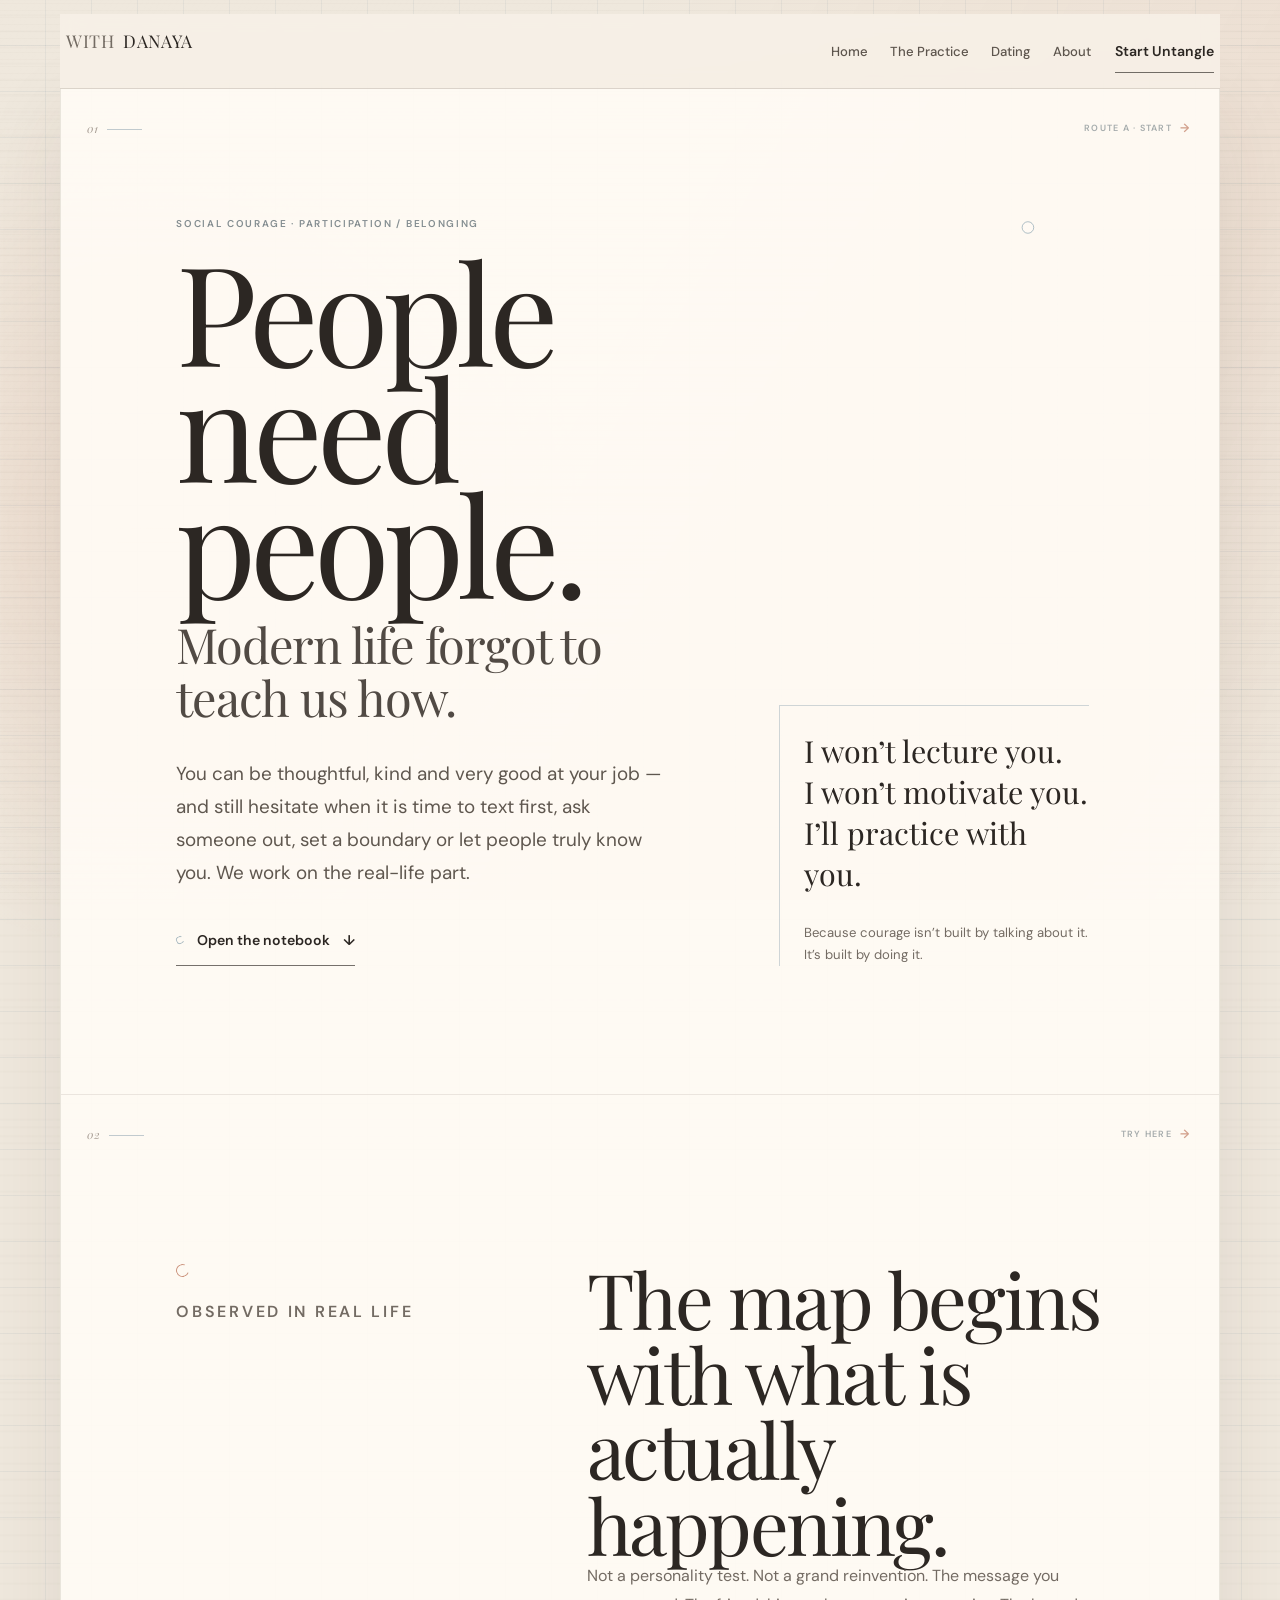
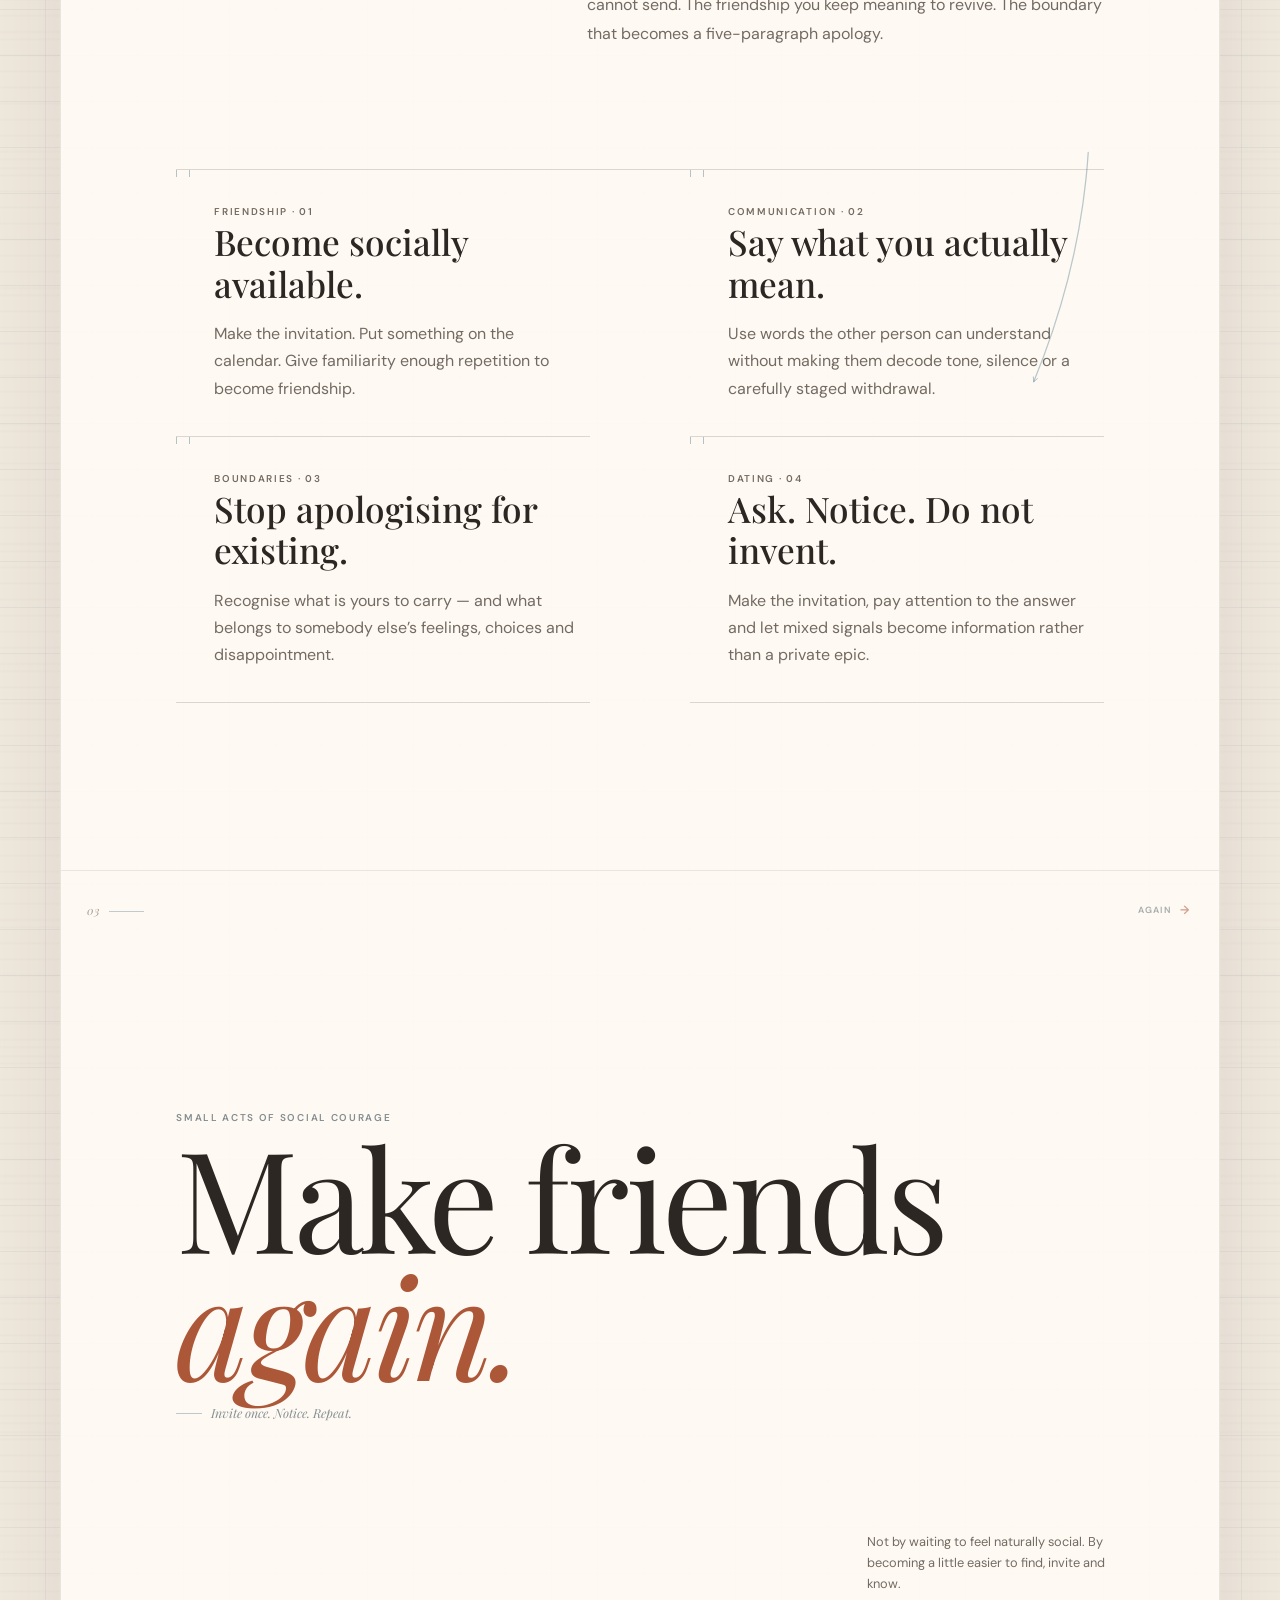
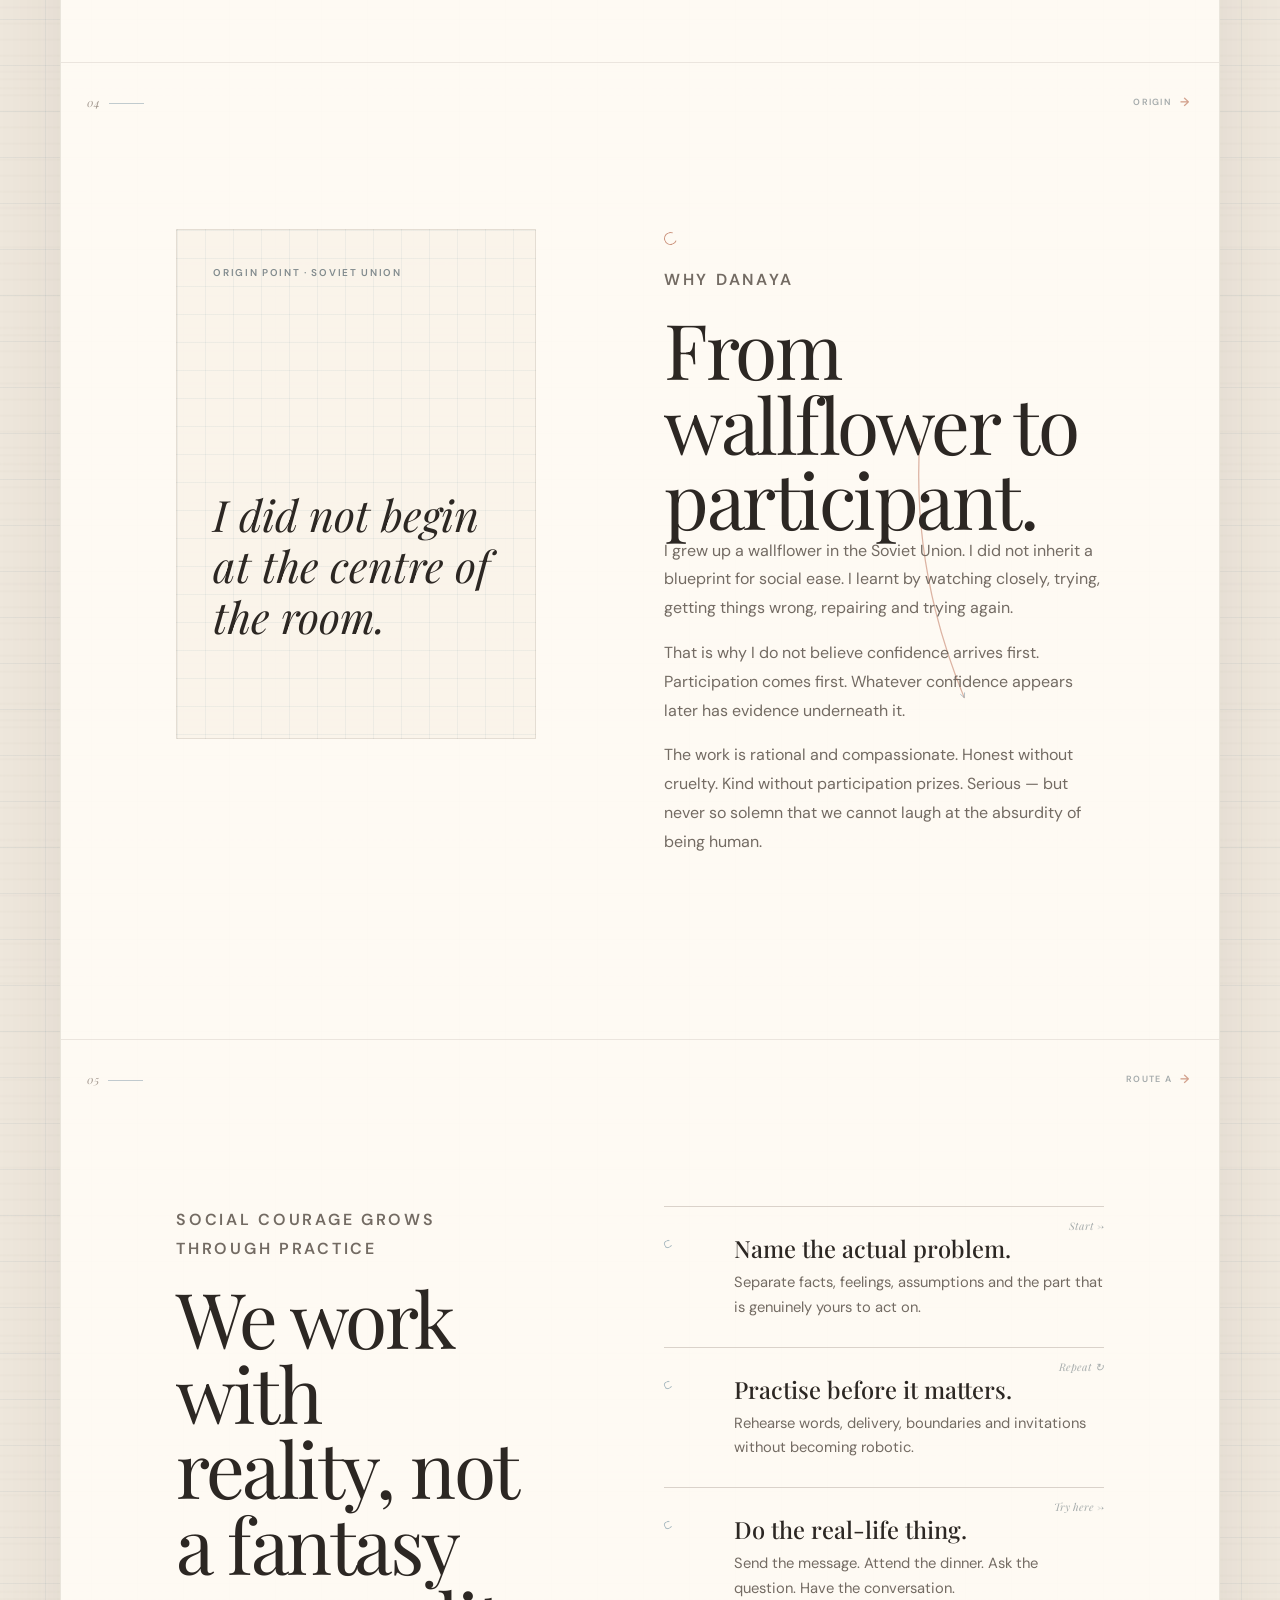
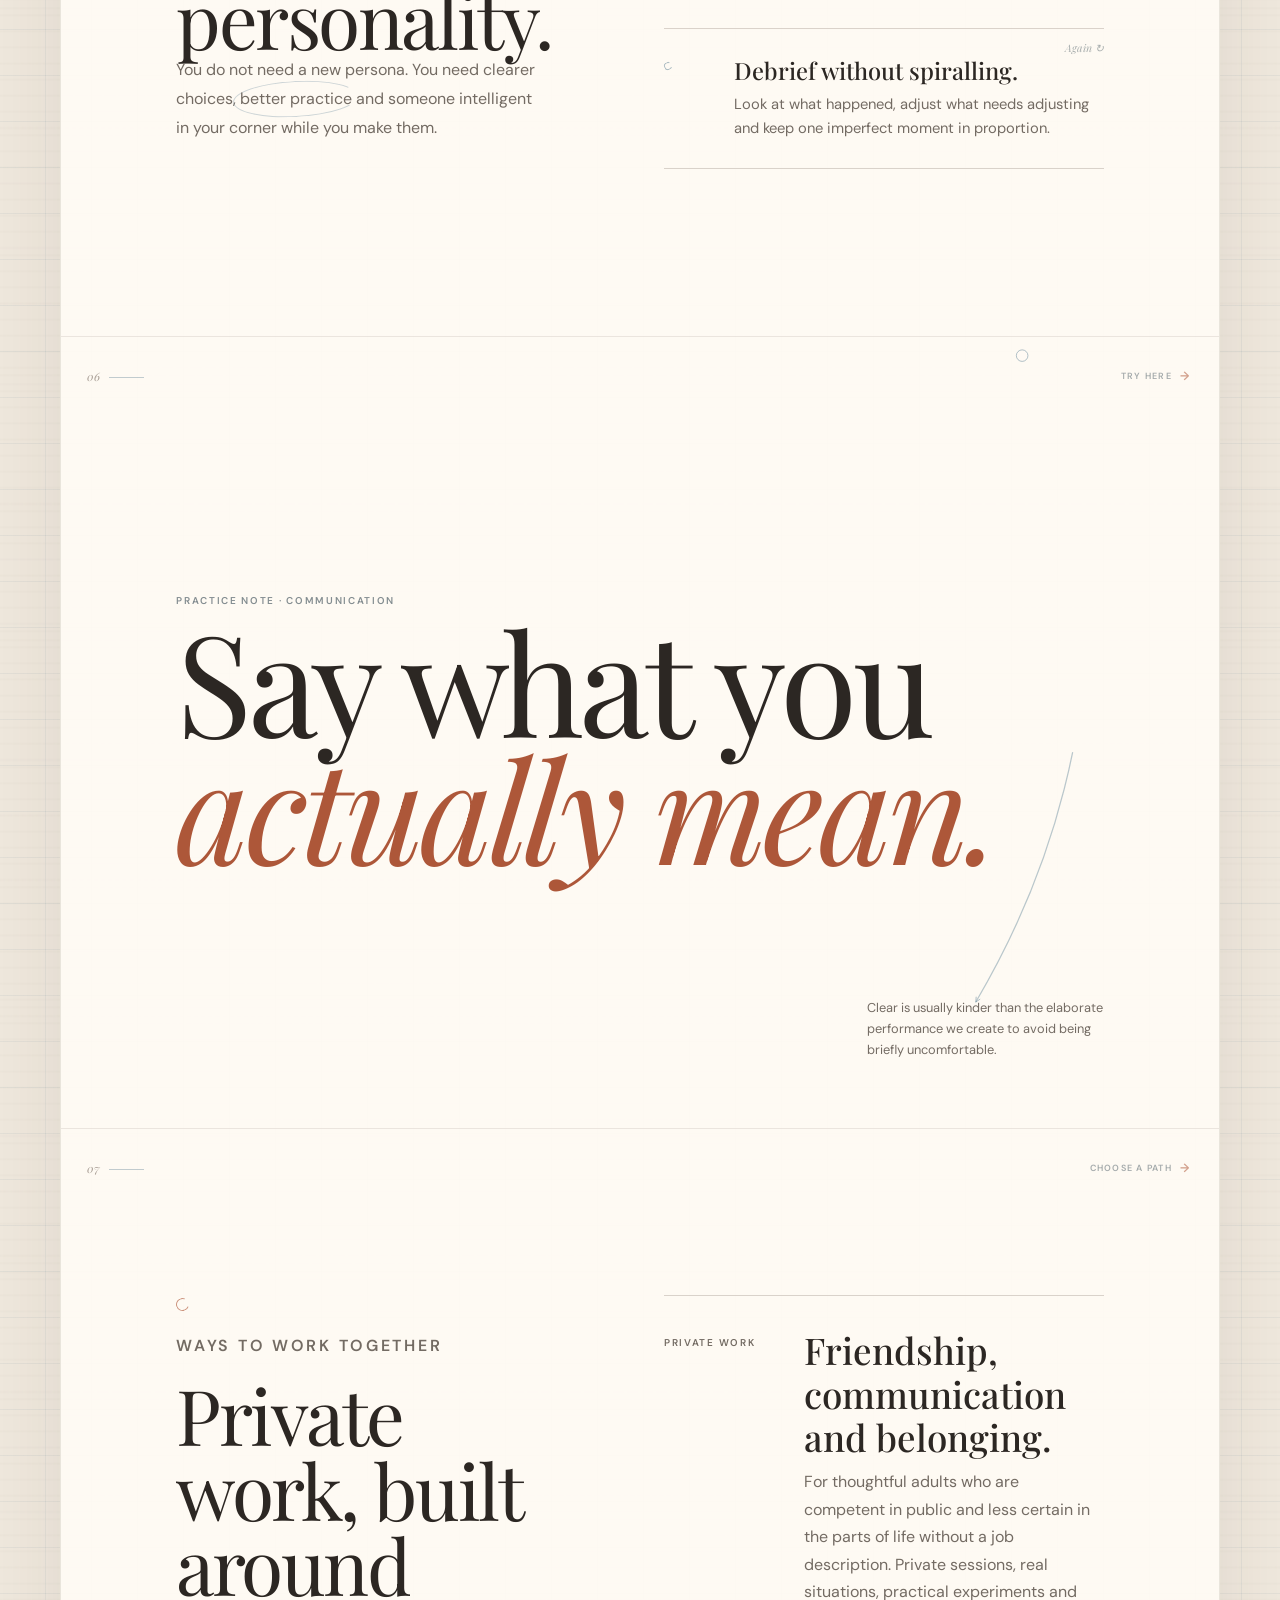
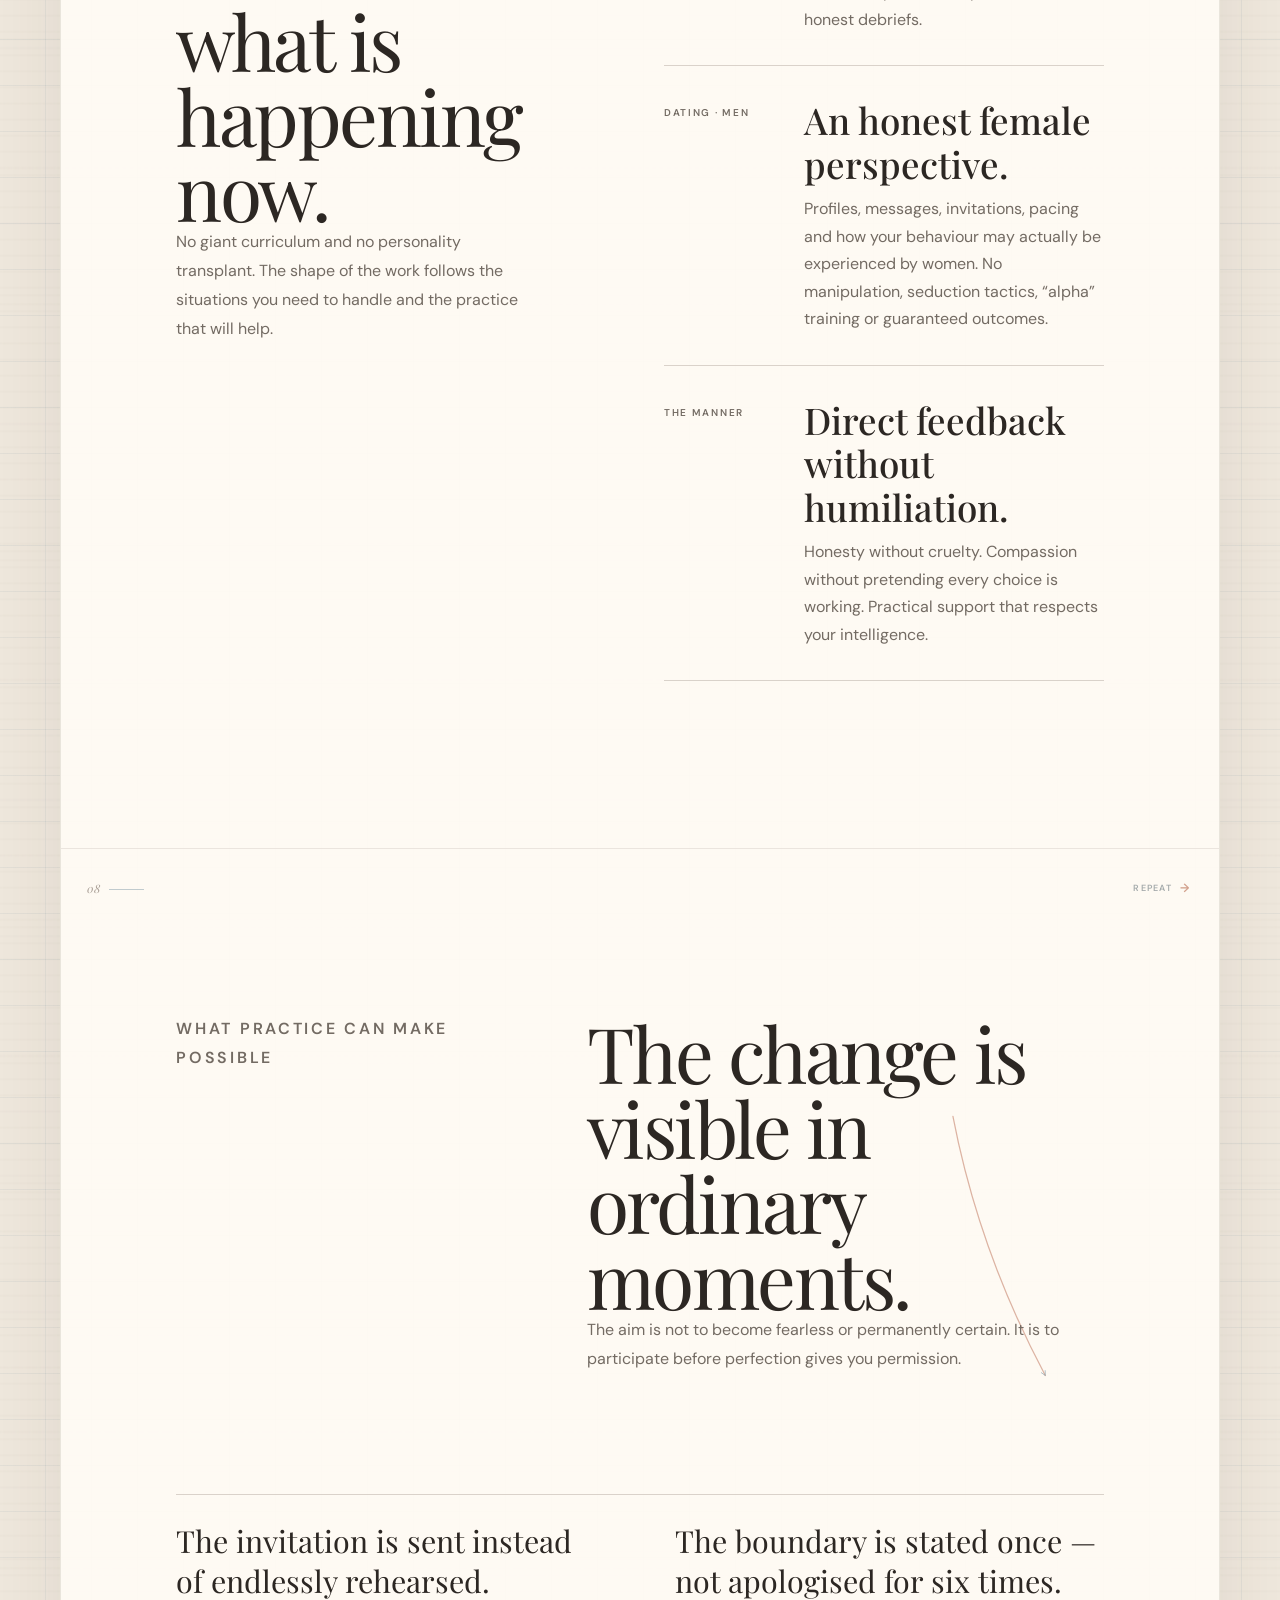
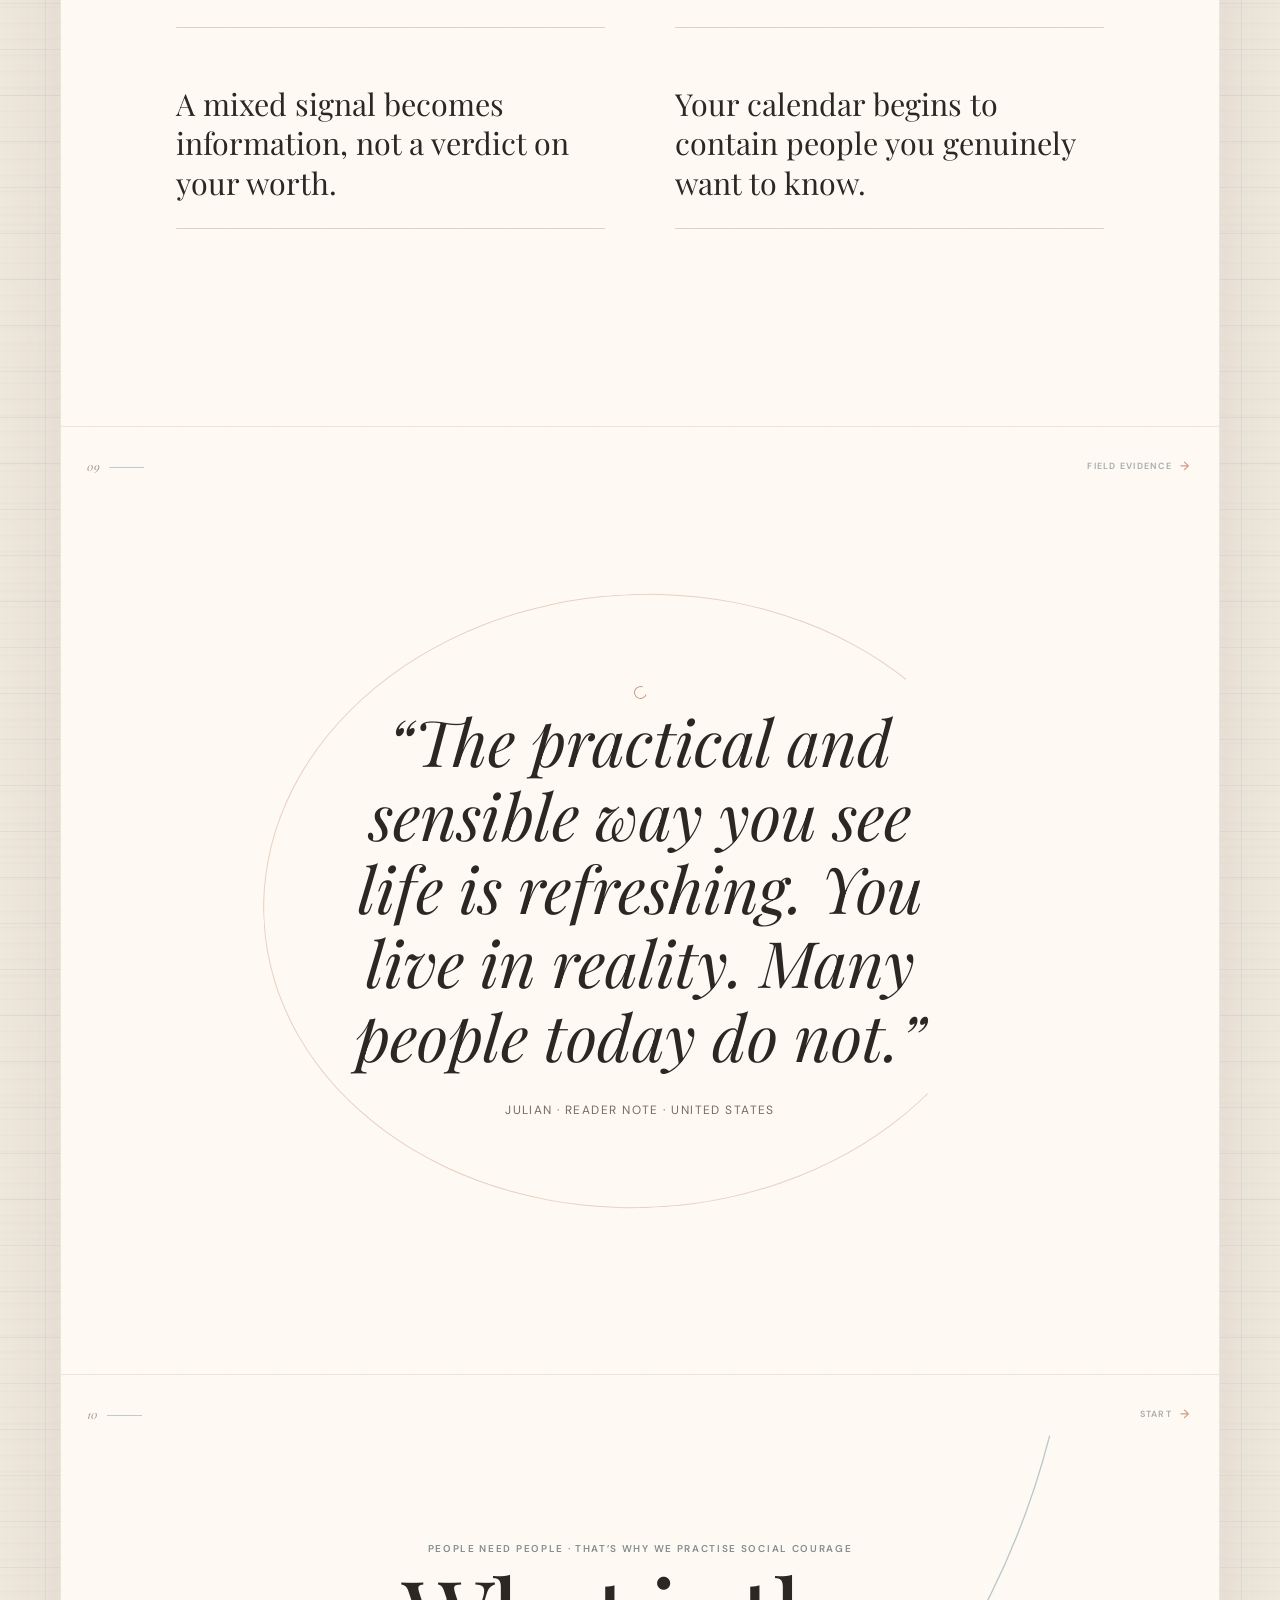
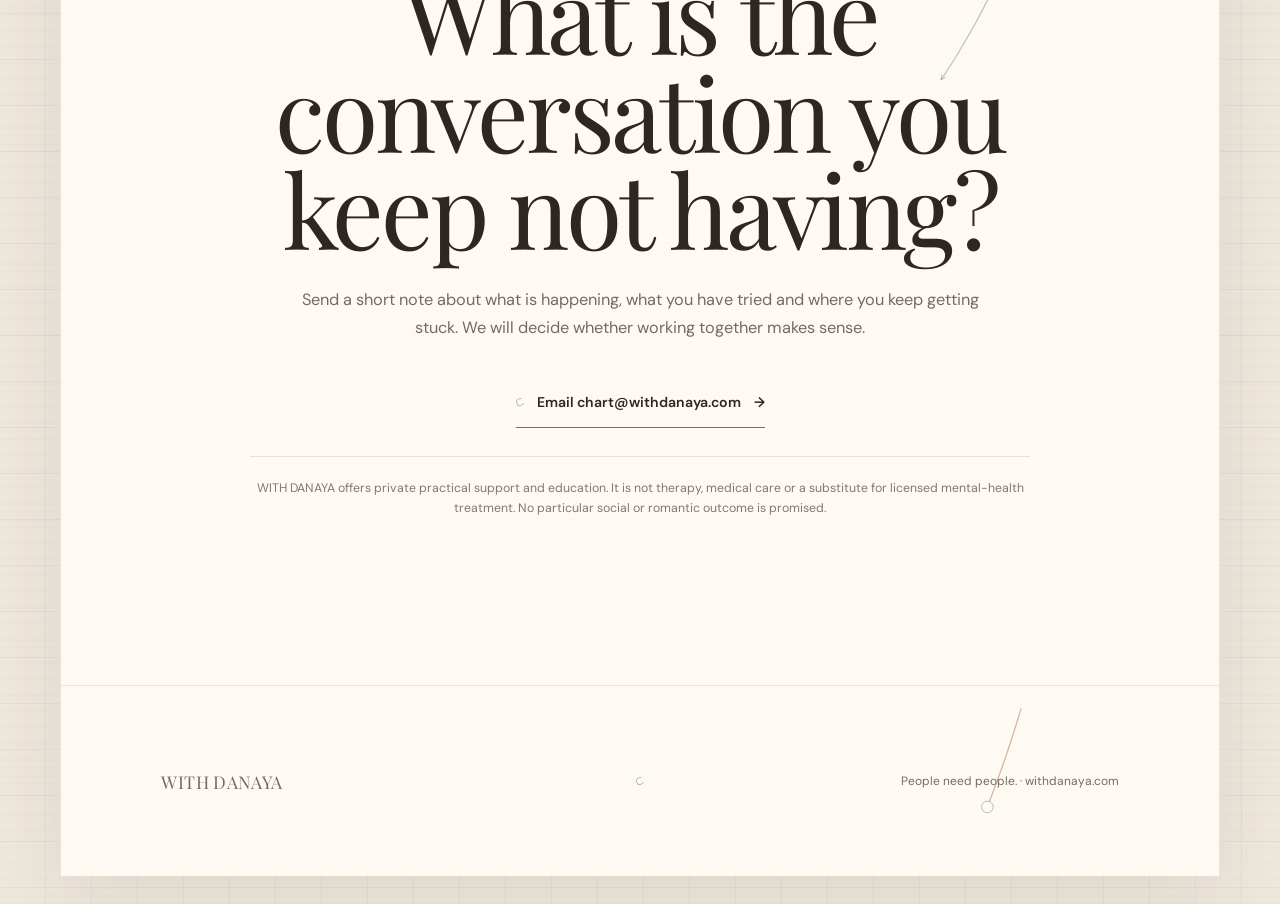
==== index.html @ 6189dc7c "Publish WITH DANAYA homepage at root" ====
<!DOCTYPE html>
<html lang="en-GB">
<head>
  <meta charset="UTF-8" />
  <meta name="viewport" content="width=device-width, initial-scale=1.0" />
  <meta name="description" content="WITH DANAYA is private, practical work for thoughtful adults who want more friendship, love, belonging and participation in real life." />
  <meta name="build" content="with-danaya-v07" />
  <title>WITH DANAYA — People need people</title>
  <script>document.documentElement.classList.add('js');</script>
  <link rel="preconnect" href="https://fonts.googleapis.com" />
  <link rel="preconnect" href="https://fonts.gstatic.com" crossorigin />
  <link href="https://fonts.googleapis.com/css2?family=DM+Sans:opsz,wght@9..40,300;9..40,400;9..40,500;9..40,600&amp;family=Playfair+Display:ital,wght@0,400;0,500;1,400;1,500&amp;display=swap" rel="stylesheet" />
  <link rel="icon" href="data:image/svg+xml,%3Csvg xmlns='http://www.w3.org/2000/svg' viewBox='0 0 64 64'%3E%3Crect width='64' height='64' rx='18' fill='%232c2723'/%3E%3Cpath d='M17 18l8 30 7-20 7 20 8-30' fill='none' stroke='%23df815b' stroke-width='6' stroke-linecap='round' stroke-linejoin='round'/%3E%3C/svg%3E" />
  <style>
    :root {
      --paper: #f5ecdf;
      --cream: #fffaf1;
      --cream-solid: #fffaf4;
      --ink: #2c2723;
      --muted: #736b63;
      --papaya: #df815b;
      --papaya-dark: #ad5739;
      --moss: #68745d;
      --blue: #7593a3;
      --blue-faint: rgba(117, 147, 163, 0.14);
      --border: rgba(69, 54, 42, 0.13);
      --shadow: 0 24px 70px rgba(70, 48, 31, 0.1), 0 3px 10px rgba(70, 48, 31, 0.04);
      --serif: "Playfair Display", Georgia, serif;
      --sans: "DM Sans", system-ui, sans-serif;
    }

    * { box-sizing: border-box; }

    html {
      scroll-behavior: smooth;
      overflow-x: hidden;
    }

    body {
      margin: 0;
      min-height: 100vh;
      max-width: 100vw;
      overflow-x: hidden;
      color: var(--ink);
      font-family: var(--sans);
      background:
        radial-gradient(circle at 9% 7%, rgba(223, 129, 91, 0.17), transparent 25rem),
        radial-gradient(circle at 93% 2%, rgba(104, 116, 93, 0.12), transparent 24rem),
        linear-gradient(var(--blue-faint) 1px, transparent 1px),
        linear-gradient(90deg, var(--blue-faint) 1px, transparent 1px),
        var(--paper);
      background-size: auto, auto, 42px 42px, 42px 42px, auto;
      background-position: center, center, -1px -1px, -1px -1px, center;
      background-attachment: fixed;
    }

    body::before {
      content: "";
      position: fixed;
      inset: 0;
      z-index: -1;
      pointer-events: none;
      background:
        linear-gradient(120deg, rgba(255, 255, 255, 0.42), transparent 35%, rgba(223, 129, 91, 0.07) 77%, transparent),
        repeating-linear-gradient(0deg, rgba(73, 56, 43, 0.022) 0 1px, transparent 1px 7px);
      mix-blend-mode: multiply;
    }

    a { color: inherit; }
    button, input, textarea { font: inherit; }

    a:focus-visible,
    button:focus-visible {
      outline: 3px solid rgba(117, 147, 163, 0.72);
      outline-offset: 4px;
    }

    .shell {
      width: min(1120px, calc(100% - 32px));
      margin: 0 auto;
    }

    .site-nav {
      position: sticky;
      top: 12px;
      z-index: 20;
      display: flex;
      align-items: center;
      justify-content: space-between;
      gap: 24px;
      width: min(1080px, calc(100% - 32px));
      margin: 14px auto 20px;
      padding: 12px 14px 12px 18px;
      border: 1px solid rgba(69, 54, 42, 0.11);
      border-radius: 999px;
      background: rgba(255, 250, 244, 0.88);
      box-shadow: 0 9px 30px rgba(61, 43, 29, 0.08);
      backdrop-filter: blur(16px);
    }

    .brand {
      display: inline-flex;
      align-items: baseline;
      gap: 8px;
      text-decoration: none;
      white-space: nowrap;
    }

    .brand-with {
      font-family: var(--serif);
      color: var(--muted);
      font-size: 1.1rem;
      font-weight: 400;
      font-style: normal;
      letter-spacing: 0.04em;
    }

    .brand-name {
      font-family: var(--serif);
      font-size: 1.1rem;
      font-weight: 400;
      font-style: normal;
      letter-spacing: 0.04em;
    }

    .nav-links {
      display: flex;
      align-items: center;
      gap: 22px;
      margin-left: auto;
    }

    .nav-links a {
      color: #5d554d;
      font-size: 0.82rem;
      font-weight: 500;
      text-decoration: none;
    }

    .nav-links a:hover { color: var(--papaya-dark); }

    .nav-cta,
    .button-primary,
    .button-secondary {
      display: inline-flex;
      align-items: center;
      justify-content: center;
      gap: 9px;
      min-height: 46px;
      border-radius: 999px;
      font-size: 0.88rem;
      font-weight: 600;
      text-decoration: none;
      transition: transform 180ms ease, box-shadow 180ms ease, background 180ms ease;
    }

    .nav-cta {
      min-height: 38px;
      padding: 0 17px;
      color: var(--cream);
      background: var(--ink);
    }

    .button-primary {
      padding: 0 22px;
      color: var(--cream);
      background: var(--ink);
      box-shadow: 0 14px 30px rgba(47, 41, 36, 0.18);
    }

    .button-primary:hover,
    .nav-cta:hover {
      transform: translateY(-1px);
      background: #181512;
    }

    .button-secondary {
      padding: 0 22px;
      border: 1px solid rgba(47, 41, 36, 0.17);
      background: rgba(255, 250, 244, 0.72);
    }

    .button-secondary:hover {
      transform: translateY(-1px);
      border-color: rgba(173, 87, 57, 0.38);
      background: var(--cream-solid);
    }

    .card {
      position: relative;
      border: 1px solid var(--border);
      border-radius: 26px;
      background: rgba(255, 250, 244, 0.93);
      box-shadow: var(--shadow);
      backdrop-filter: blur(10px);
    }

    .blueprint::before,
    .blueprint::after {
      content: "";
      position: absolute;
      width: 44px;
      height: 44px;
      opacity: 0.56;
      pointer-events: none;
    }

    .blueprint::before {
      top: 18px;
      left: 18px;
      border-top: 1px solid rgba(117, 147, 163, 0.35);
      border-left: 1px solid rgba(117, 147, 163, 0.35);
    }

    .blueprint::after {
      right: 18px;
      bottom: 18px;
      border-right: 1px solid rgba(117, 147, 163, 0.35);
      border-bottom: 1px solid rgba(117, 147, 163, 0.35);
    }

    .hero {
      overflow: hidden;
      padding: clamp(54px, 8vw, 94px) clamp(24px, 6vw, 76px) 38px;
    }

    .hero-grid {
      display: grid;
      grid-template-columns: minmax(0, 1.25fr) minmax(220px, 0.75fr);
      gap: clamp(36px, 7vw, 90px);
      align-items: end;
    }

    .eyebrow {
      margin: 0 0 18px;
      color: var(--papaya-dark);
      font-size: 0.69rem;
      font-weight: 600;
      letter-spacing: 0.15em;
      text-transform: uppercase;
    }

    h1, h2, h3, p { margin-top: 0; }

    h1 {
      max-width: 730px;
      margin-bottom: 25px;
      font-family: var(--serif);
      font-size: clamp(3.55rem, 8.7vw, 7.8rem);
      font-weight: 400;
      line-height: 0.89;
      letter-spacing: -0.045em;
    }

    h1 em {
      display: block;
      color: var(--papaya-dark);
      font-weight: 400;
    }

    .hero-lead {
      max-width: 670px;
      margin-bottom: 0;
      color: #5f574f;
      font-size: clamp(1.05rem, 1.8vw, 1.24rem);
      line-height: 1.65;
    }

    .hero-actions {
      display: flex;
      flex-wrap: wrap;
      gap: 11px;
      margin-top: 30px;
    }

    .with-note {
      align-self: stretch;
      display: flex;
      flex-direction: column;
      justify-content: space-between;
      min-height: 285px;
      padding: 23px;
      border: 1px solid rgba(69, 54, 42, 0.11);
      border-radius: 19px;
      background: rgba(255, 255, 255, 0.61);
    }

    .with-mark {
      display: inline-flex;
      align-items: center;
      gap: 11px;
      color: var(--blue);
      font-size: 0.7rem;
      font-weight: 600;
      letter-spacing: 0.16em;
      text-transform: uppercase;
    }

    .with-mark::before {
      content: "";
      width: 30px;
      height: 1px;
      background: currentColor;
    }

    .with-note blockquote {
      margin: 35px 0 18px;
      font-family: var(--serif);
      font-size: clamp(1.45rem, 3vw, 2rem);
      font-style: italic;
      line-height: 1.2;
    }

    .with-note p {
      margin: 0;
      color: var(--muted);
      font-size: 0.88rem;
      line-height: 1.6;
    }

    .action-strip {
      display: flex;
      gap: 9px;
      overflow: hidden;
      margin: 16px -10px 0;
      padding: 10px;
      mask-image: linear-gradient(90deg, transparent, black 5%, black 95%, transparent);
    }

    .action-strip span {
      flex: 0 0 auto;
      padding: 9px 13px;
      border: 1px solid var(--border);
      border-radius: 999px;
      color: #5e554d;
      background: rgba(255, 250, 244, 0.68);
      font-family: var(--serif);
      font-size: 0.98rem;
      font-style: italic;
    }

    .section {
      margin-top: 18px;
      padding: clamp(42px, 7vw, 74px) clamp(24px, 5vw, 60px);
    }

    .section-heading {
      max-width: 760px;
      margin-bottom: 36px;
    }

    h2 {
      margin-bottom: 17px;
      font-family: var(--serif);
      font-size: clamp(2.35rem, 5.3vw, 4.5rem);
      font-weight: 400;
      line-height: 1.02;
      letter-spacing: -0.032em;
    }

    h3 {
      margin-bottom: 10px;
      font-family: var(--serif);
      font-size: 1.48rem;
      font-weight: 500;
      line-height: 1.18;
    }

    .section-copy {
      max-width: 680px;
      margin-bottom: 0;
      color: var(--muted);
      font-size: 1.02rem;
      line-height: 1.72;
    }

    .manifesto {
      display: grid;
      grid-template-columns: minmax(0, 0.85fr) minmax(0, 1.15fr);
      gap: clamp(34px, 7vw, 88px);
      align-items: center;
    }

    .manifesto-statement {
      padding: clamp(28px, 4vw, 46px);
      border-radius: 20px;
      color: var(--cream);
      background: var(--ink);
    }

    .manifesto-statement .eyebrow { color: #ef9e7e; }

    .manifesto-statement h2 {
      margin-bottom: 0;
      font-family: var(--serif);
      font-size: clamp(2rem, 4.5vw, 3.8rem);
      font-weight: 400;
      line-height: 1.04;
      letter-spacing: -0.025em;
    }

    .manifesto-copy p {
      color: var(--muted);
      font-size: 1.02rem;
      line-height: 1.75;
    }

    .manifesto-copy p:last-child { margin-bottom: 0; }

    .three-grid {
      display: grid;
      grid-template-columns: repeat(3, minmax(0, 1fr));
      gap: 14px;
    }

    .mini-card {
      min-height: 100%;
      padding: 24px;
      border: 1px solid var(--border);
      border-radius: 19px;
      background: rgba(255, 255, 255, 0.58);
    }

    .mini-card .number {
      display: inline-flex;
      align-items: center;
      justify-content: center;
      width: 34px;
      height: 34px;
      margin-bottom: 26px;
      border: 1px solid rgba(173, 87, 57, 0.22);
      border-radius: 50%;
      color: var(--papaya-dark);
      background: rgba(223, 129, 91, 0.11);
      font-size: 0.72rem;
      font-weight: 600;
    }

    .mini-card p,
    .mini-card li {
      color: var(--muted);
      font-size: 0.91rem;
      line-height: 1.65;
    }

    .mini-card p:last-child { margin-bottom: 0; }

    .work-list {
      display: grid;
      grid-template-columns: repeat(2, minmax(0, 1fr));
      gap: 0 28px;
      margin-top: 8px;
      border-top: 1px solid var(--border);
    }

    .work-item {
      display: grid;
      grid-template-columns: 30px 1fr;
      gap: 14px;
      padding: 20px 0;
      border-bottom: 1px solid var(--border);
    }

    .work-item span {
      color: var(--papaya-dark);
      font-family: var(--serif);
      font-size: 1.12rem;
      font-style: italic;
    }

    .work-item p {
      margin: 0;
      color: #5e554d;
      line-height: 1.55;
    }

    .practice {
      display: grid;
      grid-template-columns: minmax(0, 0.95fr) minmax(0, 1.05fr);
      gap: clamp(34px, 7vw, 82px);
    }

    .steps {
      display: grid;
      gap: 12px;
    }

    .step {
      display: grid;
      grid-template-columns: 42px 1fr;
      gap: 16px;
      align-items: start;
      padding: 18px;
      border: 1px solid var(--border);
      border-radius: 17px;
      background: rgba(255, 255, 255, 0.57);
    }

    .step-num {
      display: inline-flex;
      align-items: center;
      justify-content: center;
      width: 42px;
      height: 42px;
      border-radius: 50%;
      color: var(--cream);
      background: var(--moss);
      font-size: 0.74rem;
      font-weight: 600;
    }

    .step h3 {
      margin: 1px 0 5px;
      font-size: 1.2rem;
    }

    .step p {
      margin: 0;
      color: var(--muted);
      font-size: 0.89rem;
      line-height: 1.55;
    }

    .offers {
      display: grid;
      grid-template-columns: repeat(2, minmax(0, 1fr));
      gap: 16px;
    }

    .offer {
      display: flex;
      flex-direction: column;
      min-height: 100%;
      padding: clamp(27px, 4vw, 38px);
      border: 1px solid var(--border);
      border-radius: 21px;
      background: rgba(255, 255, 255, 0.61);
    }

    .offer.featured {
      color: var(--cream);
      background: var(--ink);
      box-shadow: 0 22px 54px rgba(43, 35, 29, 0.17);
    }

    .offer .eyebrow { margin-bottom: 27px; }
    .offer.featured .eyebrow { color: #ee9c7b; }

    .offer h3 {
      font-size: clamp(1.8rem, 3.4vw, 2.7rem);
    }

    .offer > p {
      color: var(--muted);
      line-height: 1.7;
    }

    .offer.featured > p,
    .offer.featured li { color: #d9d0c8; }

    .offer ul {
      margin: 22px 0 28px;
      padding: 0;
      list-style: none;
    }

    .offer li {
      position: relative;
      margin: 11px 0;
      padding-left: 21px;
      color: var(--muted);
      font-size: 0.91rem;
      line-height: 1.55;
    }

    .offer li::before {
      content: "→";
      position: absolute;
      left: 0;
      color: var(--papaya);
    }

    .offer .text-link {
      width: fit-content;
      margin-top: auto;
      padding-bottom: 3px;
      border-bottom: 1px solid currentColor;
      font-size: 0.9rem;
      font-weight: 600;
      text-decoration: none;
    }

    .about {
      display: grid;
      grid-template-columns: minmax(0, 0.85fr) minmax(0, 1.15fr);
      gap: clamp(34px, 7vw, 88px);
      align-items: start;
    }

    .aside-quote {
      padding: clamp(28px, 4vw, 42px);
      border: 1px solid rgba(223, 129, 91, 0.2);
      border-radius: 20px;
      background: rgba(223, 129, 91, 0.1);
    }

    .aside-quote p:first-child {
      margin-bottom: 20px;
      font-family: var(--serif);
      font-size: clamp(1.75rem, 4vw, 3rem);
      font-style: italic;
      line-height: 1.1;
    }

    .aside-quote p:last-child {
      margin: 0;
      color: var(--muted);
      line-height: 1.65;
    }

    .fit-grid {
      display: grid;
      grid-template-columns: repeat(2, minmax(0, 1fr));
      gap: 14px;
    }

    .fit-card {
      padding: 24px;
      border: 1px solid var(--border);
      border-radius: 18px;
      background: rgba(255, 255, 255, 0.57);
    }

    .fit-card h3 { font-size: 1.3rem; }

    .fit-card ul {
      margin: 18px 0 0;
      padding: 0;
      list-style: none;
    }

    .fit-card li {
      position: relative;
      margin: 12px 0;
      padding-left: 21px;
      color: var(--muted);
      font-size: 0.9rem;
      line-height: 1.55;
    }

    .fit-card li::before {
      content: "•";
      position: absolute;
      left: 3px;
      color: var(--papaya-dark);
    }

    .contact {
      overflow: hidden;
      text-align: center;
    }

    .contact h2 {
      max-width: 800px;
      margin-right: auto;
      margin-left: auto;
    }

    .contact .section-copy {
      margin-right: auto;
      margin-left: auto;
    }

    .contact-actions {
      display: flex;
      flex-wrap: wrap;
      justify-content: center;
      gap: 11px;
      margin-top: 29px;
    }

    .fine-print {
      max-width: 780px;
      margin: 28px auto 0;
      padding-top: 22px;
      border-top: 1px solid var(--border);
      color: #81776e;
      font-size: 0.77rem;
      line-height: 1.6;
    }

    footer {
      display: flex;
      align-items: center;
      justify-content: space-between;
      gap: 20px;
      padding: 27px 4px 36px;
      color: #746b63;
      font-size: 0.78rem;
    }

    footer p { margin: 0; }

    .reveal {
      opacity: 0;
      transform: translateY(16px);
      transition: opacity 650ms ease, transform 650ms ease;
    }

    .reveal.in-view {
      opacity: 1;
      transform: none;
    }

    @media (max-width: 860px) {
      .nav-links { display: none; }
      .hero-grid,
      .manifesto,
      .practice,
      .about { grid-template-columns: 1fr; }
      .hero-grid { align-items: start; }
      .with-note { min-height: 0; }
      .three-grid { grid-template-columns: 1fr; }
      .work-list { grid-template-columns: 1fr; }
      .offers { grid-template-columns: 1fr; }
    }

    @media (max-width: 600px) {
      .shell { width: min(100% - 20px, 1120px); }
      .site-nav {
        top: 8px;
        width: calc(100% - 20px);
        margin-top: 8px;
        padding-left: 14px;
      }
      .brand { gap: 6px; }
      .brand-with { font-size: 0.95rem; }
      .brand-name { font-size: 0.95rem; }
      .nav-cta {
        min-height: 36px;
        padding: 0 13px;
        font-size: 0.76rem;
      }
      .hero { padding: 48px 20px 26px; }
      h1 {
        font-size: clamp(3.25rem, 18vw, 5rem);
        overflow-wrap: anywhere;
      }
      .hero-actions,
      .contact-actions { flex-direction: column; }
      .button-primary,
      .button-secondary { width: 100%; }
      .section { padding: 39px 20px; }
      .fit-grid { grid-template-columns: 1fr; }
      footer {
        align-items: flex-start;
        flex-direction: column;
        padding-right: 5px;
        padding-left: 5px;
      }
    }

    @media (prefers-reduced-motion: reduce) {
      html { scroll-behavior: auto; }
      .reveal { opacity: 1; transform: none; transition: none; }
      .button-primary, .button-secondary, .nav-cta { transition: none; }
    }

    @media print {
      body { background-attachment: scroll; }
      .site-nav { position: relative; top: auto; }
      .reveal { opacity: 1 !important; transform: none !important; }
      .card, .offer, .fit-card, .step { break-inside: avoid; }
    }

    /* v02 — field notebook / route-map language */
    body {
      background-attachment: scroll;
      background-color: #efe8dd;
      background-image:
        radial-gradient(circle at 12% 5%, rgba(223, 129, 91, 0.11), transparent 27rem),
        linear-gradient(rgba(117, 147, 163, 0.10) 1px, transparent 1px),
        linear-gradient(90deg, rgba(117, 147, 163, 0.10) 1px, transparent 1px),
        repeating-linear-gradient(0deg, rgba(73, 56, 43, 0.018) 0 1px, transparent 1px 8px);
      background-size: auto, 46px 46px, 46px 46px, auto;
      background-position: center, -1px -1px, -1px -1px, center;
    }

    .site-nav {
      width: min(1160px, calc(100% - 28px));
      margin-bottom: 0;
      padding: 15px 6px;
      border: 0;
      border-bottom: 1px solid rgba(69, 54, 42, 0.14);
      border-radius: 0;
      background: rgba(247, 241, 232, 0.88);
      box-shadow: none;
      backdrop-filter: blur(8px);
    }

    .nav-cta {
      min-height: 44px;
      padding: 5px 0 4px;
      border-bottom: 1px solid rgba(44, 39, 35, 0.65);
      border-radius: 0;
      color: var(--ink);
      background: transparent;
    }

    .nav-cta:hover {
      color: var(--papaya-dark);
      background: transparent;
      transform: none;
    }

    .nav-links a {
      position: relative;
      display: inline-flex;
      align-items: center;
      min-height: 44px;
      padding-left: 0;
      transition: padding 180ms ease, color 180ms ease;
    }

    .nav-links a::before {
      content: "";
      position: absolute;
      top: 50%;
      left: 0;
      width: 9px;
      height: 9px;
      border: 1px solid var(--papaya-dark);
      border-right-color: transparent;
      border-radius: 50%;
      opacity: 0;
      transform: translateY(-50%) rotate(-24deg);
      transition: opacity 180ms ease;
    }

    .nav-links a:hover { padding-left: 15px; }
    .nav-links a:hover::before { opacity: 0.72; }

    .field-book {
      position: relative;
      width: min(1160px, calc(100% - 28px));
      margin: 0 auto 28px;
      overflow: hidden;
      border-right: 1px solid rgba(69, 54, 42, 0.11);
      border-left: 1px solid rgba(69, 54, 42, 0.11);
      background:
        linear-gradient(90deg, transparent 74px, rgba(223, 129, 91, 0.14) 74px 75px, transparent 75px),
        rgba(255, 251, 245, 0.93);
      box-shadow: 0 25px 80px rgba(65, 46, 31, 0.09);
    }

    .field-book > *:not(.route-layer) {
      position: relative;
      z-index: 2;
    }

    .route-layer {
      position: absolute;
      inset: 0;
      z-index: 1;
      width: 100%;
      height: 100%;
      pointer-events: none;
    }

    .route-path {
      fill: none;
      stroke: rgba(117, 147, 163, 0.5);
      stroke-width: 1.25;
      stroke-linecap: round;
      stroke-linejoin: round;
      vector-effect: non-scaling-stroke;
      marker-end: url(#route-arrow);
    }

    .route-path.warm { stroke: rgba(173, 87, 57, 0.43); }

    .route-dot {
      fill: var(--cream-solid);
      stroke: rgba(117, 147, 163, 0.56);
      stroke-width: 1;
      vector-effect: non-scaling-stroke;
    }

    .folio {
      position: relative;
      scroll-margin-top: 96px;
      min-height: 70vh;
      padding: clamp(92px, 13vw, 178px) clamp(30px, 9vw, 118px);
      border-bottom: 1px solid rgba(69, 54, 42, 0.1);
    }

    .folio-number {
      position: absolute;
      top: 32px;
      left: 26px;
      color: rgba(69, 54, 42, 0.48);
      font-family: var(--serif);
      font-size: 0.72rem;
      font-style: italic;
    }

    .folio-number::after {
      content: "";
      display: inline-block;
      width: 35px;
      height: 1px;
      margin: 0 0 3px 9px;
      background: rgba(117, 147, 163, 0.45);
    }

    .coordinate {
      color: rgba(72, 89, 97, 0.68);
      font-size: 0.62rem;
      font-weight: 600;
      letter-spacing: 0.17em;
      text-transform: uppercase;
    }

    .c-mark {
      display: inline-block;
      width: 13px;
      height: 13px;
      border: 1px solid rgba(173, 87, 57, 0.62);
      border-right-color: transparent;
      border-radius: 50%;
      transform: rotate(-24deg);
    }

    .c-mark.small {
      width: 8px;
      height: 8px;
      border-color: rgba(117, 147, 163, 0.58);
      border-right-color: transparent;
    }

    .hero-journal {
      display: grid;
      grid-template-columns: minmax(0, 1.2fr) minmax(240px, 0.8fr);
      gap: clamp(50px, 9vw, 120px);
      align-items: center;
      min-height: calc(100vh - 75px);
      padding-top: clamp(80px, 10vw, 130px);
      padding-bottom: clamp(80px, 10vw, 130px);
    }

    .hero-journal h1 {
      max-width: 760px;
      margin: 22px 0 18px;
      font-size: clamp(4.8rem, 10.8vw, 9.5rem);
      line-height: 0.84;
    }

    .hero-thesis {
      max-width: 650px;
      margin: 0 0 34px;
      color: #514a44;
      font-family: var(--serif);
      font-size: clamp(1.75rem, 3.8vw, 3.35rem);
      font-weight: 400;
      line-height: 1.08;
      letter-spacing: -0.025em;
    }

    .route-note {
      display: inline-flex;
      align-items: center;
      gap: 9px;
      margin: 18px 0 0;
      color: rgba(91, 105, 111, 0.74);
      font-family: var(--serif);
      font-size: 0.78rem;
      font-style: italic;
      line-height: 1.35;
    }

    .route-note::before {
      content: "";
      width: 26px;
      height: 1px;
      background: rgba(117, 147, 163, 0.48);
    }

    .folio-route-mark {
      position: absolute;
      top: 31px;
      right: 30px;
      display: inline-flex;
      align-items: center;
      gap: 8px;
      color: rgba(72, 89, 97, 0.49);
      font-size: 0.56rem;
      font-weight: 600;
      letter-spacing: 0.14em;
      text-transform: uppercase;
    }

    .folio-route-mark::after {
      content: "→";
      color: rgba(173, 87, 57, 0.55);
      font-size: 0.75rem;
      letter-spacing: 0;
    }

    .blueprint-circle {
      position: relative;
      display: inline-block;
      isolation: isolate;
    }

    .blueprint-circle::after {
      content: "";
      position: absolute;
      z-index: -1;
      inset: -0.25em -0.42em -0.2em;
      border: 1px solid rgba(117, 147, 163, 0.36);
      border-right-color: transparent;
      border-radius: 50%;
      transform: rotate(-3deg);
      pointer-events: none;
    }

    .hero-journal .hero-lead {
      max-width: 610px;
      font-size: clamp(1.02rem, 1.7vw, 1.18rem);
      line-height: 1.75;
    }

    .practice-note {
      align-self: end;
      max-width: 310px;
      padding: 24px 0 0 24px;
      border-top: 1px solid rgba(117, 147, 163, 0.35);
      border-left: 1px solid rgba(117, 147, 163, 0.35);
    }

    .practice-statement {
      margin: 0 0 28px;
      color: var(--ink);
      font-family: var(--serif);
      font-size: clamp(1.35rem, 2.4vw, 1.9rem);
      font-weight: 400;
      line-height: 1.35;
    }

    .practice-statement span { display: block; }

    .practice-note .practice-explanation {
      margin: 0;
      color: var(--muted);
      font-size: 0.82rem;
      line-height: 1.65;
    }

    .journal-link {
      display: inline-flex;
      align-items: center;
      gap: 13px;
      margin-top: 32px;
      min-height: 44px;
      padding: 0 0 7px;
      border-bottom: 1px solid rgba(44, 39, 35, 0.65);
      color: var(--ink);
      font-size: 0.88rem;
      font-weight: 600;
      text-decoration: none;
    }

    .field-book .reveal {
      opacity: 1;
      transform: none;
    }

    .js .field-book .reveal {
      opacity: 0;
      transform: translateY(8px);
      transition: opacity 800ms ease, transform 800ms ease;
    }

    .js .field-book .reveal.in-view { opacity: 1; transform: none; }

    .brand { min-height: 44px; }

    .journal-link:hover { color: var(--papaya-dark); }

    .section-intro {
      display: grid;
      grid-template-columns: minmax(0, 0.75fr) minmax(0, 1.25fr);
      gap: clamp(35px, 8vw, 100px);
      align-items: start;
      margin-bottom: clamp(52px, 9vw, 105px);
    }

    .section-intro h2,
    .story-copy h2,
    .route-copy h2,
    .offers-copy h2 {
      margin: 0;
      font-size: clamp(2.8rem, 6vw, 5.5rem);
      line-height: 0.98;
    }

    .section-intro p,
    .story-copy p,
    .route-copy p,
    .offers-copy p {
      color: var(--muted);
      font-size: 1rem;
      line-height: 1.8;
    }

    .field-notes {
      display: grid;
      grid-template-columns: repeat(2, minmax(0, 1fr));
      gap: 0 clamp(36px, 8vw, 100px);
      border-top: 1px solid rgba(69, 54, 42, 0.18);
    }

    .field-note {
      position: relative;
      min-height: 220px;
      padding: 34px 10px 34px 38px;
      border-bottom: 1px solid rgba(69, 54, 42, 0.18);
    }

    .field-note::before {
      content: "";
      position: absolute;
      top: 0;
      left: 0;
      width: 12px;
      height: 7px;
      border-right: 1px solid rgba(117, 147, 163, 0.55);
      border-left: 1px solid rgba(117, 147, 163, 0.55);
    }

    .field-note h3 {
      max-width: 340px;
      margin-bottom: 16px;
      font-size: clamp(1.55rem, 3vw, 2.2rem);
    }

    .field-note p {
      max-width: 390px;
      margin: 0;
      color: var(--muted);
      line-height: 1.7;
    }

    .screen-thought {
      display: flex;
      align-items: center;
      min-height: 88vh;
    }

    .screen-thought h2 {
      max-width: 920px;
      margin: 0;
      font-size: clamp(4rem, 11vw, 9.7rem);
      line-height: 0.9;
    }

    .screen-thought h2 em {
      display: block;
      color: var(--papaya-dark);
      font-weight: 400;
    }

    .screen-annotation {
      position: absolute;
      right: clamp(30px, 8vw, 110px);
      bottom: 55px;
      max-width: 250px;
      color: var(--muted);
      font-size: 0.8rem;
      line-height: 1.65;
    }

    .story-grid,
    .route-grid,
    .offers-grid {
      display: grid;
      grid-template-columns: minmax(0, 0.9fr) minmax(0, 1.1fr);
      gap: clamp(48px, 10vw, 130px);
      align-items: start;
    }

    .story-aside {
      min-height: 510px;
      padding: 36px;
      border: 1px solid rgba(69, 54, 42, 0.12);
      background:
        linear-gradient(rgba(117, 147, 163, 0.09) 1px, transparent 1px),
        linear-gradient(90deg, rgba(117, 147, 163, 0.09) 1px, transparent 1px),
        rgba(245, 236, 223, 0.48);
      background-size: 28px 28px;
    }

    .story-aside p:last-child {
      margin-top: 210px;
      font-family: var(--serif);
      font-size: clamp(1.7rem, 3.5vw, 2.7rem);
      font-style: italic;
      line-height: 1.18;
    }

    .story-copy p { max-width: 540px; }

    .route-steps {
      display: grid;
      gap: 0;
      border-top: 1px solid rgba(69, 54, 42, 0.2);
    }

    .route-step {
      position: relative;
      display: grid;
      grid-template-columns: 48px 1fr;
      gap: 22px;
      padding: 28px 0;
      border-bottom: 1px solid rgba(69, 54, 42, 0.2);
    }

    .route-step::after {
      content: attr(data-route-note);
      position: absolute;
      top: 12px;
      right: 0;
      color: rgba(72, 89, 97, 0.48);
      font-family: var(--serif);
      font-size: 0.66rem;
      font-style: italic;
    }

    .route-step .c-mark { margin-top: 5px; }

    .route-step h3 { margin-bottom: 7px; }

    .route-step p {
      margin: 0;
      color: var(--muted);
      font-size: 0.92rem;
      line-height: 1.65;
    }

    .offer-ledger {
      border-top: 1px solid rgba(69, 54, 42, 0.2);
    }

    .ledger-row {
      display: grid;
      grid-template-columns: 110px 1fr;
      gap: 30px;
      padding: 32px 0;
      border-bottom: 1px solid rgba(69, 54, 42, 0.2);
    }

    .ledger-row .coordinate { padding-top: 6px; }

    .ledger-row h3 { font-size: clamp(1.6rem, 3vw, 2.3rem); }

    .ledger-row p {
      max-width: 500px;
      margin-bottom: 0;
      color: var(--muted);
      line-height: 1.72;
    }

    .ordinary-list {
      display: grid;
      grid-template-columns: repeat(2, minmax(0, 1fr));
      gap: 0 70px;
      margin-top: 70px;
      border-top: 1px solid rgba(69, 54, 42, 0.2);
    }

    .ordinary-item {
      padding: 26px 0;
      border-bottom: 1px solid rgba(69, 54, 42, 0.2);
      font-family: var(--serif);
      font-size: clamp(1.25rem, 2.7vw, 1.9rem);
      line-height: 1.3;
    }

    .quote-loop {
      position: relative;
      max-width: 820px;
      margin: 0 auto;
      padding: clamp(42px, 7vw, 90px);
      text-align: center;
    }

    .quote-loop::before {
      content: "";
      position: absolute;
      inset: 0 4%;
      border: 1px solid rgba(173, 87, 57, 0.26);
      border-right-color: transparent;
      border-radius: 50%;
      transform: rotate(-3deg);
      pointer-events: none;
    }

    .quote-loop blockquote {
      position: relative;
      margin: 0;
      font-family: var(--serif);
      font-size: clamp(2rem, 5vw, 4.4rem);
      font-style: italic;
      line-height: 1.15;
    }

    .quote-loop cite {
      display: block;
      margin-top: 30px;
      color: var(--muted);
      font-size: 0.75rem;
      font-style: normal;
      letter-spacing: 0.12em;
      text-transform: uppercase;
    }

    .final-note {
      display: grid;
      place-items: center;
      min-height: 90vh;
      text-align: center;
    }

    .final-note h2 {
      max-width: 850px;
      margin: 0 auto 30px;
      font-size: clamp(3.4rem, 8vw, 7rem);
      line-height: 0.95;
    }

    .final-note .section-copy { margin: 0 auto; }

    .final-note .journal-link { margin-top: 42px; }

    .field-footer {
      display: grid;
      grid-template-columns: 1fr auto 1fr;
      align-items: center;
      gap: 24px;
      min-height: 190px;
      padding: 40px clamp(30px, 8vw, 100px);
      color: var(--muted);
      font-size: 0.75rem;
    }

    .field-footer p:nth-child(2) { text-align: center; }
    .field-footer p:last-child { text-align: right; }

    @media (max-width: 860px) {
      .site-nav { flex-wrap: wrap; }

      .nav-links {
        display: flex;
        order: 3;
        flex: 0 0 100%;
        justify-content: space-between;
        gap: 12px;
        margin: 0;
        padding-top: 2px;
        border-top: 1px solid rgba(69, 54, 42, 0.09);
      }

      .nav-links a {
        min-height: 38px;
        font-size: 0.72rem;
      }

      .route-layer { display: none; }

      .field-book section:nth-of-type(2)::after,
      .field-book section:nth-of-type(5)::after,
      .field-book section:nth-of-type(8)::after {
        content: "";
        position: absolute;
        top: 36px;
        right: 15px;
        width: 32px;
        height: 92px;
        border-right: 1px solid rgba(117, 147, 163, 0.38);
        border-bottom: 1px solid rgba(117, 147, 163, 0.38);
        border-radius: 0 0 24px 0;
        pointer-events: none;
      }

      .field-book {
        background:
          linear-gradient(90deg, transparent 28px, rgba(223, 129, 91, 0.12) 28px 29px, transparent 29px),
          rgba(255, 251, 245, 0.94);
      }

      .hero-journal,
      .section-intro,
      .story-grid,
      .route-grid,
      .offers-grid { grid-template-columns: 1fr; }

      .hero-journal { min-height: auto; }
      .practice-note { max-width: 460px; }
      .field-notes,
      .ordinary-list { grid-template-columns: 1fr; }
      .screen-thought { min-height: 75vh; }
      .screen-annotation { position: static; margin-top: 45px; }
      .story-aside { min-height: 400px; }
      .story-aside p:last-child { margin-top: 145px; }
    }

    @media (max-width: 600px) {
      .site-nav,
      .field-book { width: calc(100% - 16px); }

      .site-nav { gap: 4px 14px; padding-right: 2px; padding-left: 2px; }
      .site-nav { backdrop-filter: none; }
      .nav-links { gap: 8px; }
      .nav-links a { font-size: 0.68rem; }
      .nav-cta { max-width: 126px; text-align: right; }
      .folio { padding: 90px 26px 100px 42px; }
      .folio-number { left: 12px; }
      .hero-journal h1 { font-size: clamp(4rem, 21vw, 5.4rem); }
      .hero-journal { gap: 64px; }
      .screen-thought h2 { font-size: clamp(3.55rem, 18vw, 5.6rem); }
      .section-intro h2,
      .story-copy h2,
      .route-copy h2,
      .offers-copy h2 { font-size: clamp(2.7rem, 14vw, 4.1rem); }
      .field-note { padding-left: 28px; }
      .ledger-row { grid-template-columns: 1fr; gap: 8px; }
      .quote-loop { padding-right: 24px; padding-left: 24px; }
      .folio-route-mark { right: 22px; }
      .route-step { padding-top: 36px; }
      .field-footer { grid-template-columns: 1fr; gap: 12px; }
      .field-footer p:nth-child(2),
      .field-footer p:last-child { text-align: left; }
    }

    @media print {
      .route-path { stroke-dashoffset: 0 !important; }
      .folio { min-height: auto; }
      .screen-thought,
      .final-note { min-height: 700px; }
    }
  </style>
</head>
<body>
  <nav class="site-nav" aria-label="Primary navigation">
    <a class="brand" href="#top" aria-label="WITH DANAYA, back to top">
      <span class="brand-with">WITH</span>
      <span class="brand-name">DANAYA</span>
    </a>
    <div class="nav-links">
      <a href="#top">Home</a>
      <a href="#route">The Practice</a>
      <a href="#dating">Dating</a>
      <a href="#story">About</a>
    </div>
    <a class="nav-cta" href="#contact">Start Untangle</a>
  </nav>

  <main id="top" class="field-book">
    <svg class="route-layer" viewBox="0 0 1000 9000" preserveAspectRatio="none" aria-hidden="true" focusable="false">
      <defs>
        <marker id="route-arrow" viewBox="0 0 8 8" refX="7" refY="4" markerWidth="5" markerHeight="5" orient="auto-start-reverse">
          <path d="M1 1 L7 4 L1 7" fill="none" stroke="#7593a3" stroke-width="1" opacity="0.65" />
        </marker>
      </defs>
      <path class="route-path" data-route data-start="0.00" data-end="0.18" d="M835 120 C900 380 760 690 830 1040 C875 1260 930 1420 840 1640" />
      <circle class="route-dot" cx="835" cy="120" r="5" />
      <path class="route-path warm" data-route data-start="0.13" data-end="0.34" d="M840 1640 C770 1840 690 1940 755 2160 C845 2460 910 2570 795 2860 C745 2990 710 3130 780 3300" />
      <path class="route-path" data-route data-start="0.29" data-end="0.52" d="M780 3300 C900 3490 895 3740 770 3910 C690 4020 735 4220 830 4390 C925 4560 890 4780 790 4950" />
      <circle class="route-dot" cx="830" cy="4390" r="5" />
      <path class="route-path warm" data-route data-start="0.47" data-end="0.72" d="M790 4950 C690 5160 720 5380 840 5560 C930 5690 900 5910 805 6100 C720 6270 760 6490 850 6660" />
      <path class="route-path" data-route data-start="0.67" data-end="0.90" d="M850 6660 C930 6870 845 7090 755 7230 C680 7350 730 7570 820 7720 C915 7880 880 8130 760 8310" />
      <path class="route-path warm" data-route data-start="0.84" data-end="1.00" d="M760 8310 C700 8420 745 8580 820 8650 C870 8700 850 8810 800 8940" />
      <circle class="route-dot" cx="800" cy="8940" r="5" />
    </svg>

    <section class="folio hero-journal reveal" aria-labelledby="hero-title">
      <span class="folio-number">01</span>
      <span class="folio-route-mark" aria-hidden="true">Route A · Start</span>
      <div>
        <p class="coordinate">Social courage · participation / belonging</p>
        <h1 id="hero-title">People need people.</h1>
        <p class="hero-thesis">Modern life forgot to teach us how.</p>
        <p class="hero-lead">You can be thoughtful, kind and very good at your job — and still hesitate when it is time to text first, ask someone out, set a boundary or let people truly know you. We work on the real-life part.</p>
        <a class="journal-link" href="#field-notes"><span class="c-mark small" aria-hidden="true"></span> Open the notebook <span aria-hidden="true">↓</span></a>
      </div>
      <aside class="practice-note" aria-label="How we practise courage">
        <p class="practice-statement">
          <span>I won’t lecture you.</span>
          <span>I won’t motivate you.</span>
          <span>I’ll practice with you.</span>
        </p>
        <p class="practice-explanation">Because courage isn’t built by talking about it.<br />It’s built by doing it.</p>
      </aside>
    </section>

    <section id="field-notes" class="folio reveal" aria-labelledby="field-notes-title">
      <span class="folio-number">02</span>
      <span class="folio-route-mark" aria-hidden="true">Try here</span>
      <div class="section-intro">
        <div>
          <span class="c-mark" aria-hidden="true"></span>
          <p class="coordinate" style="margin-top: 16px;">Observed in real life</p>
        </div>
        <div>
          <h2 id="field-notes-title">The map begins with what is actually happening.</h2>
          <p>Not a personality test. Not a grand reinvention. The message you cannot send. The friendship you keep meaning to revive. The boundary that becomes a five-paragraph apology.</p>
        </div>
      </div>

      <div class="field-notes">
        <article class="field-note">
          <p class="coordinate">Friendship · 01</p>
          <h3>Become socially available.</h3>
          <p>Make the invitation. Put something on the calendar. Give familiarity enough repetition to become friendship.</p>
        </article>
        <article class="field-note">
          <p class="coordinate">Communication · 02</p>
          <h3>Say what you actually mean.</h3>
          <p>Use words the other person can understand without making them decode tone, silence or a carefully staged withdrawal.</p>
        </article>
        <article class="field-note">
          <p class="coordinate">Boundaries · 03</p>
          <h3>Stop apologising for existing.</h3>
          <p>Recognise what is yours to carry — and what belongs to somebody else’s feelings, choices and disappointment.</p>
        </article>
        <article class="field-note">
          <p class="coordinate">Dating · 04</p>
          <h3>Ask. Notice. Do not invent.</h3>
          <p>Make the invitation, pay attention to the answer and let mixed signals become information rather than a private epic.</p>
        </article>
      </div>
    </section>

    <section class="folio screen-thought reveal" aria-labelledby="friends-title">
      <span class="folio-number">03</span>
      <span class="folio-route-mark" aria-hidden="true">Again</span>
      <div>
        <p class="coordinate">Small acts of social courage</p>
        <h2 id="friends-title">Make friends <em>again.</em></h2>
        <p class="screen-annotation">Not by waiting to feel naturally social. By becoming a little easier to find, invite and know.</p>
        <p class="route-note" aria-hidden="true">Invite once. Notice. Repeat.</p>
      </div>
    </section>

    <section id="story" class="folio reveal" aria-labelledby="story-title">
      <span class="folio-number">04</span>
      <span class="folio-route-mark" aria-hidden="true">Origin</span>
      <div class="story-grid">
        <aside class="story-aside">
          <p class="coordinate">Origin point · Soviet Union</p>
          <p>I did not begin at the centre of the room.</p>
        </aside>
        <div class="story-copy">
          <span class="c-mark" aria-hidden="true"></span>
          <p class="coordinate" style="margin-top: 16px;">Why Danaya</p>
          <h2 id="story-title">From wallflower to participant.</h2>
          <p>I grew up a wallflower in the Soviet Union. I did not inherit a blueprint for social ease. I learnt by watching closely, trying, getting things wrong, repairing and trying again.</p>
          <p>That is why I do not believe confidence arrives first. Participation comes first. Whatever confidence appears later has evidence underneath it.</p>
          <p>The work is rational and compassionate. Honest without cruelty. Kind without participation prizes. Serious — but never so solemn that we cannot laugh at the absurdity of being human.</p>
        </div>
      </div>
    </section>

    <section id="route" class="folio reveal" aria-labelledby="route-title">
      <span class="folio-number">05</span>
      <span class="folio-route-mark" aria-hidden="true">Route A</span>
      <div class="route-grid">
        <div class="route-copy">
          <p class="coordinate">Social courage grows through practice</p>
          <h2 id="route-title">We work with reality, not a fantasy personality.</h2>
          <p>You do not need a new persona. You need clearer choices, <span class="blueprint-circle">better practice</span> and someone intelligent in your corner while you make them.</p>
        </div>
        <div class="route-steps">
          <article class="route-step" data-route-note="Start →">
            <span class="c-mark small" aria-hidden="true"></span>
            <div><h3>Name the actual problem.</h3><p>Separate facts, feelings, assumptions and the part that is genuinely yours to act on.</p></div>
          </article>
          <article class="route-step" data-route-note="Repeat ↻">
            <span class="c-mark small" aria-hidden="true"></span>
            <div><h3>Practise before it matters.</h3><p>Rehearse words, delivery, boundaries and invitations without becoming robotic.</p></div>
          </article>
          <article class="route-step" data-route-note="Try here →">
            <span class="c-mark small" aria-hidden="true"></span>
            <div><h3>Do the real-life thing.</h3><p>Send the message. Attend the dinner. Ask the question. Have the conversation.</p></div>
          </article>
          <article class="route-step" data-route-note="Again ↻">
            <span class="c-mark small" aria-hidden="true"></span>
            <div><h3>Debrief without spiralling.</h3><p>Look at what happened, adjust what needs adjusting and keep one imperfect moment in proportion.</p></div>
          </article>
        </div>
      </div>
    </section>

    <section class="folio screen-thought reveal" aria-labelledby="meaning-title">
      <span class="folio-number">06</span>
      <span class="folio-route-mark" aria-hidden="true">Try here</span>
      <div>
        <p class="coordinate">Practice note · communication</p>
        <h2 id="meaning-title">Say what you <em>actually mean.</em></h2>
        <p class="screen-annotation">Clear is usually kinder than the elaborate performance we create to avoid being briefly uncomfortable.</p>
      </div>
    </section>

    <section id="ways" class="folio reveal" aria-labelledby="ways-title">
      <span class="folio-number">07</span>
      <span class="folio-route-mark" aria-hidden="true">Choose a path</span>
      <div class="offers-grid">
        <div class="offers-copy">
          <span class="c-mark" aria-hidden="true"></span>
          <p class="coordinate" style="margin-top: 16px;">Ways to work together</p>
          <h2 id="ways-title">Private work, built around what is happening now.</h2>
          <p>No giant curriculum and no personality transplant. The shape of the work follows the situations you need to handle and the practice that will help.</p>
        </div>
        <div class="offer-ledger">
          <article class="ledger-row">
            <p class="coordinate">Private work</p>
            <div><h3>Friendship, communication and belonging.</h3><p>For thoughtful adults who are competent in public and less certain in the parts of life without a job description. Private sessions, real situations, practical experiments and honest debriefs.</p></div>
          </article>
          <article id="dating" class="ledger-row">
            <p class="coordinate">Dating · men</p>
            <div><h3>An honest female perspective.</h3><p>Profiles, messages, invitations, pacing and how your behaviour may actually be experienced by women. No manipulation, seduction tactics, “alpha” training or guaranteed outcomes.</p></div>
          </article>
          <article class="ledger-row">
            <p class="coordinate">The manner</p>
            <div><h3>Direct feedback without humiliation.</h3><p>Honesty without cruelty. Compassion without pretending every choice is working. Practical support that respects your intelligence.</p></div>
          </article>
        </div>
      </div>
    </section>

    <section class="folio reveal" aria-labelledby="ordinary-title">
      <span class="folio-number">08</span>
      <span class="folio-route-mark" aria-hidden="true">Repeat</span>
      <div class="section-intro">
        <div><p class="coordinate">What practice can make possible</p></div>
        <div>
          <h2 id="ordinary-title">The change is visible in ordinary moments.</h2>
          <p>The aim is not to become fearless or permanently certain. It is to participate before perfection gives you permission.</p>
        </div>
      </div>
      <div class="ordinary-list">
        <p class="ordinary-item">The invitation is sent instead of endlessly rehearsed.</p>
        <p class="ordinary-item">The boundary is stated once — not apologised for six times.</p>
        <p class="ordinary-item">A mixed signal becomes information, not a verdict on your worth.</p>
        <p class="ordinary-item">Your calendar begins to contain people you genuinely want to know.</p>
      </div>
    </section>

    <section class="folio reveal" aria-labelledby="quote-title">
      <span class="folio-number">09</span>
      <span class="folio-route-mark" aria-hidden="true">Field evidence</span>
      <div class="quote-loop">
        <span class="c-mark" aria-hidden="true"></span>
        <blockquote id="quote-title">“The practical and sensible way you see life is refreshing. You live in reality. Many people today do not.”</blockquote>
        <cite>Julian · reader note · United States</cite>
      </div>
    </section>

    <section id="contact" class="folio final-note reveal" aria-labelledby="contact-title">
      <span class="folio-number">10</span>
      <span class="folio-route-mark" aria-hidden="true">Start</span>
      <div>
        <p class="coordinate">People need people · that’s why we practise social courage</p>
        <h2 id="contact-title">What is the conversation you keep not having?</h2>
        <p class="section-copy">Send a short note about what is happening, what you have tried and where you keep getting stuck. We will decide whether working together makes sense.</p>
        <a class="journal-link" href="mailto:chart@withdanaya.com?subject=Private%20work%20with%20Danaya"><span class="c-mark small" aria-hidden="true"></span> Email chart@withdanaya.com <span aria-hidden="true">→</span></a>
        <p class="fine-print">WITH DANAYA offers private practical support and education. It is not therapy, medical care or a substitute for licensed mental-health treatment. No particular social or romantic outcome is promised.</p>
      </div>
    </section>

    <footer class="field-footer">
      <p><span class="brand-with">WITH</span> <span class="brand-name">DANAYA</span></p>
      <p><span class="c-mark small" aria-hidden="true"></span></p>
      <p>People need people. · withdanaya.com</p>
    </footer>
  </main>

  <script>
    const revealElements = document.querySelectorAll('.reveal');
    const routePaths = [...document.querySelectorAll('[data-route]')];
    const reduceMotion = window.matchMedia('(prefers-reduced-motion: reduce)').matches;

    if ('IntersectionObserver' in window && !reduceMotion) {
      const observer = new IntersectionObserver((entries) => {
        entries.forEach((entry) => {
          if (entry.isIntersecting) {
            entry.target.classList.add('in-view');
            observer.unobserve(entry.target);
          }
        });
      }, { threshold: 0.06, rootMargin: '0px 0px -24px 0px' });
      revealElements.forEach((element) => observer.observe(element));
    } else {
      revealElements.forEach((element) => element.classList.add('in-view'));
    }

    routePaths.forEach((path) => {
      const length = path.getTotalLength();
      path.dataset.length = length;
      path.style.strokeDasharray = `${length} ${length}`;
      path.style.strokeDashoffset = reduceMotion ? 0 : length;
    });

    let routeFrame;
    const drawRoute = () => {
      routeFrame = null;
      if (reduceMotion) return;
      const scrollable = Math.max(1, document.documentElement.scrollHeight - window.innerHeight);
      const progress = Math.min(1, Math.max(0, window.scrollY / scrollable));
      routePaths.forEach((path) => {
        const start = Number(path.dataset.start || 0);
        const end = Number(path.dataset.end || 1);
        const local = Math.min(1, Math.max(0, (progress - start) / Math.max(0.001, end - start)));
        const length = Number(path.dataset.length || 0);
        path.style.strokeDashoffset = length * (1 - local);
      });
    };

    const requestRouteDraw = () => {
      if (!routeFrame) routeFrame = requestAnimationFrame(drawRoute);
    };

    window.addEventListener('scroll', requestRouteDraw, { passive: true });
    window.addEventListener('resize', requestRouteDraw);
    drawRoute();
  </script>
</body>
</html>
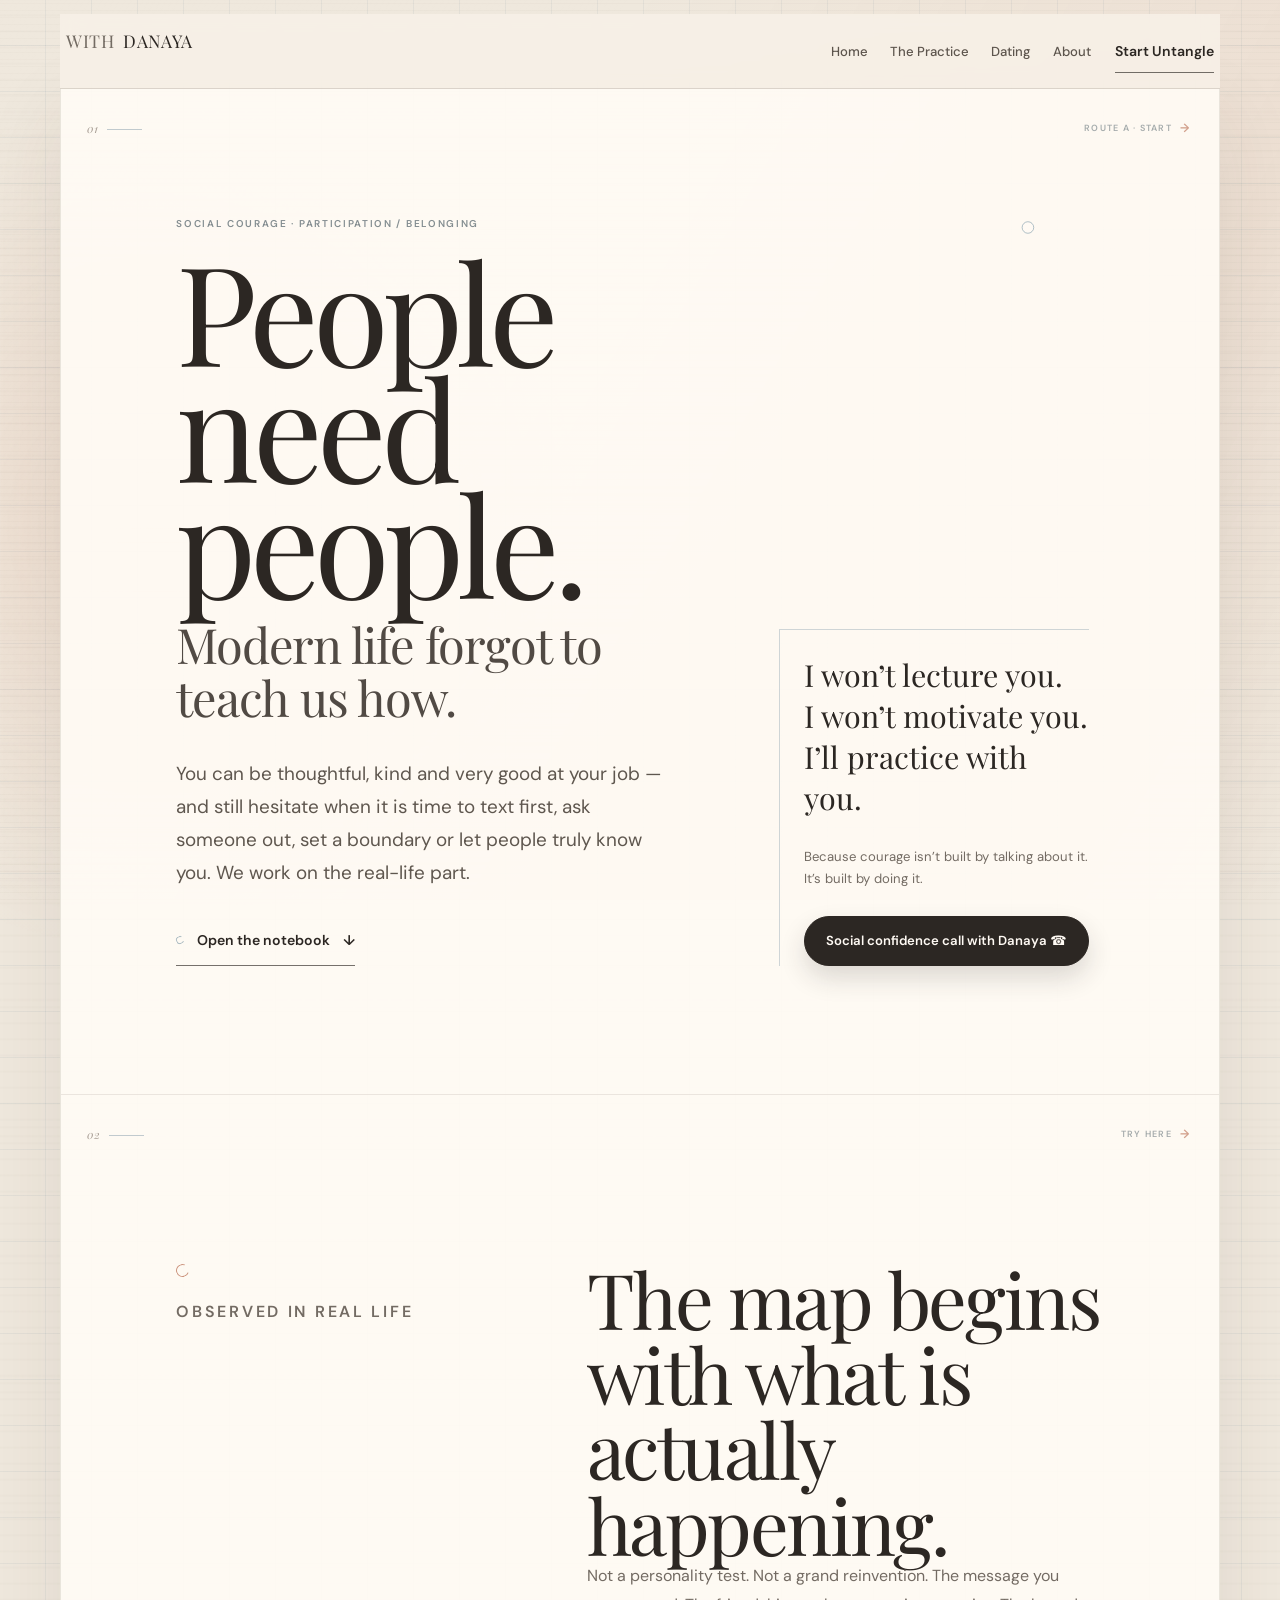
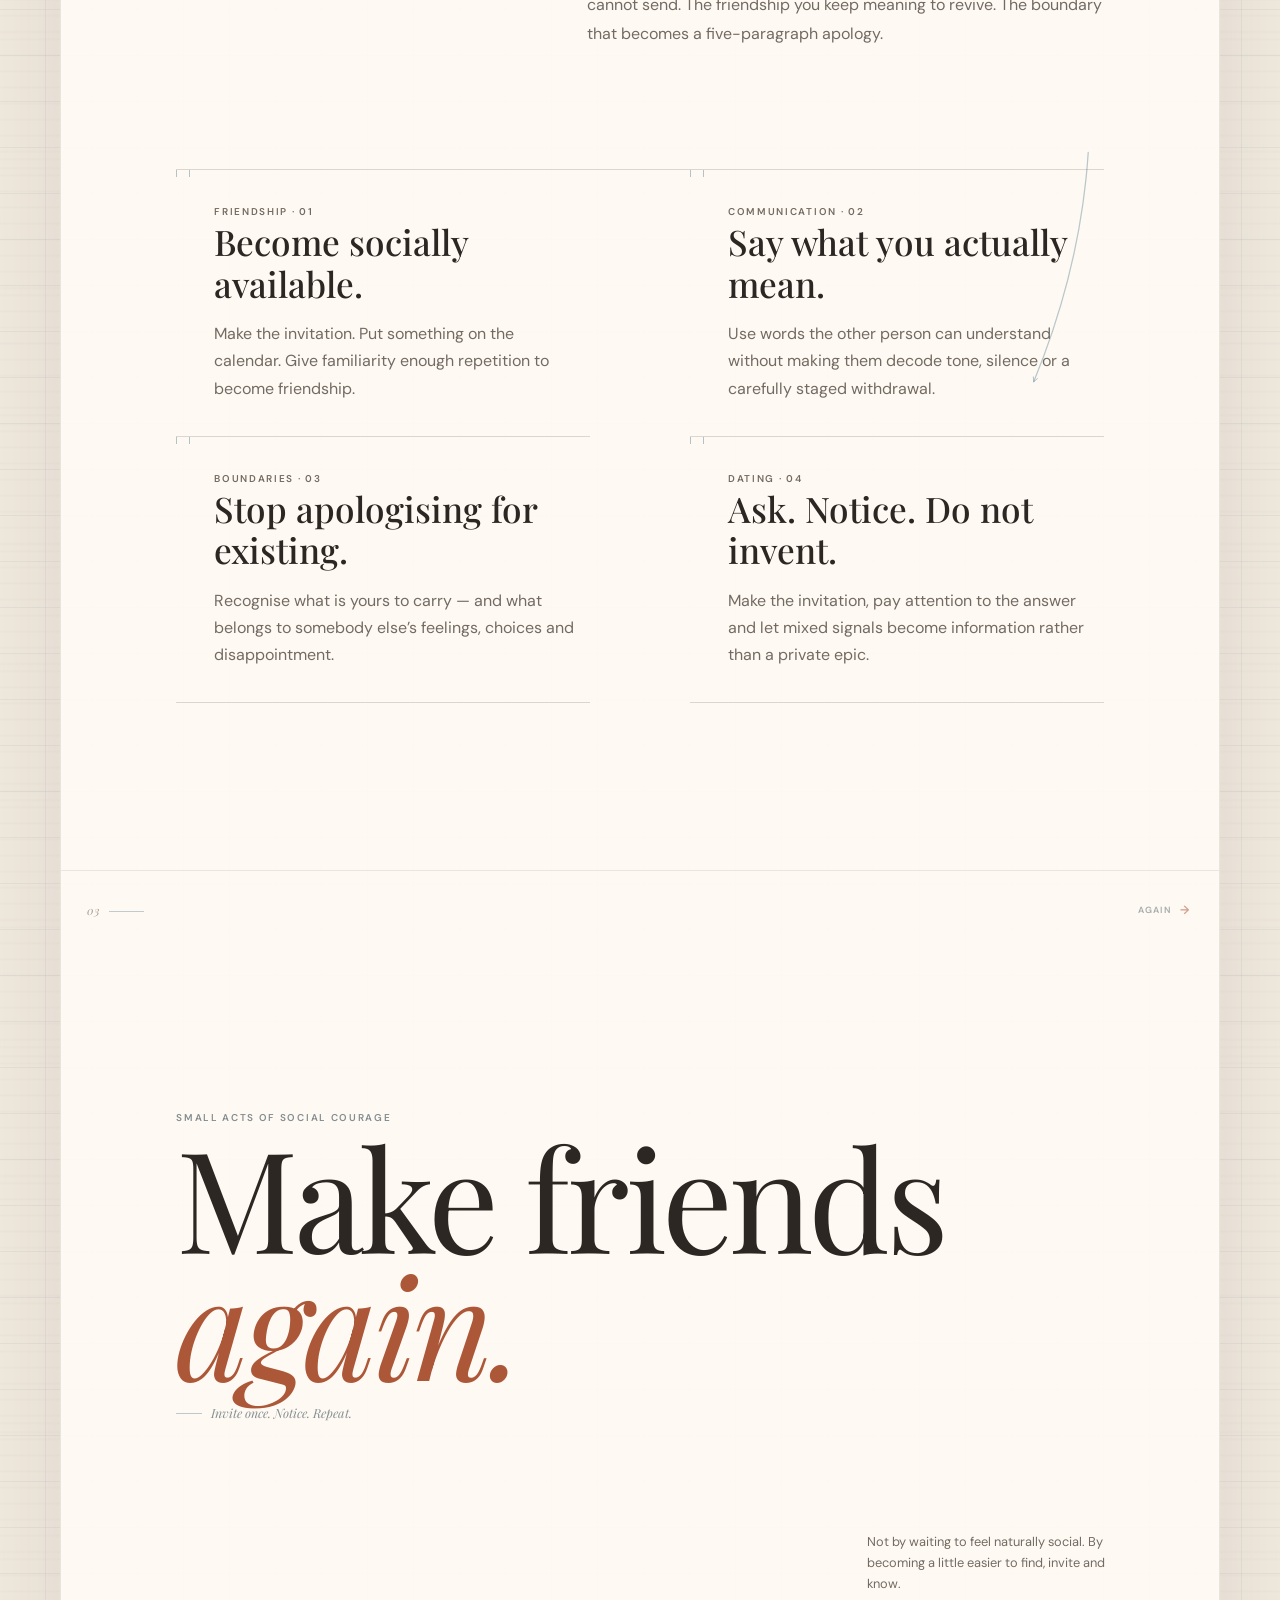
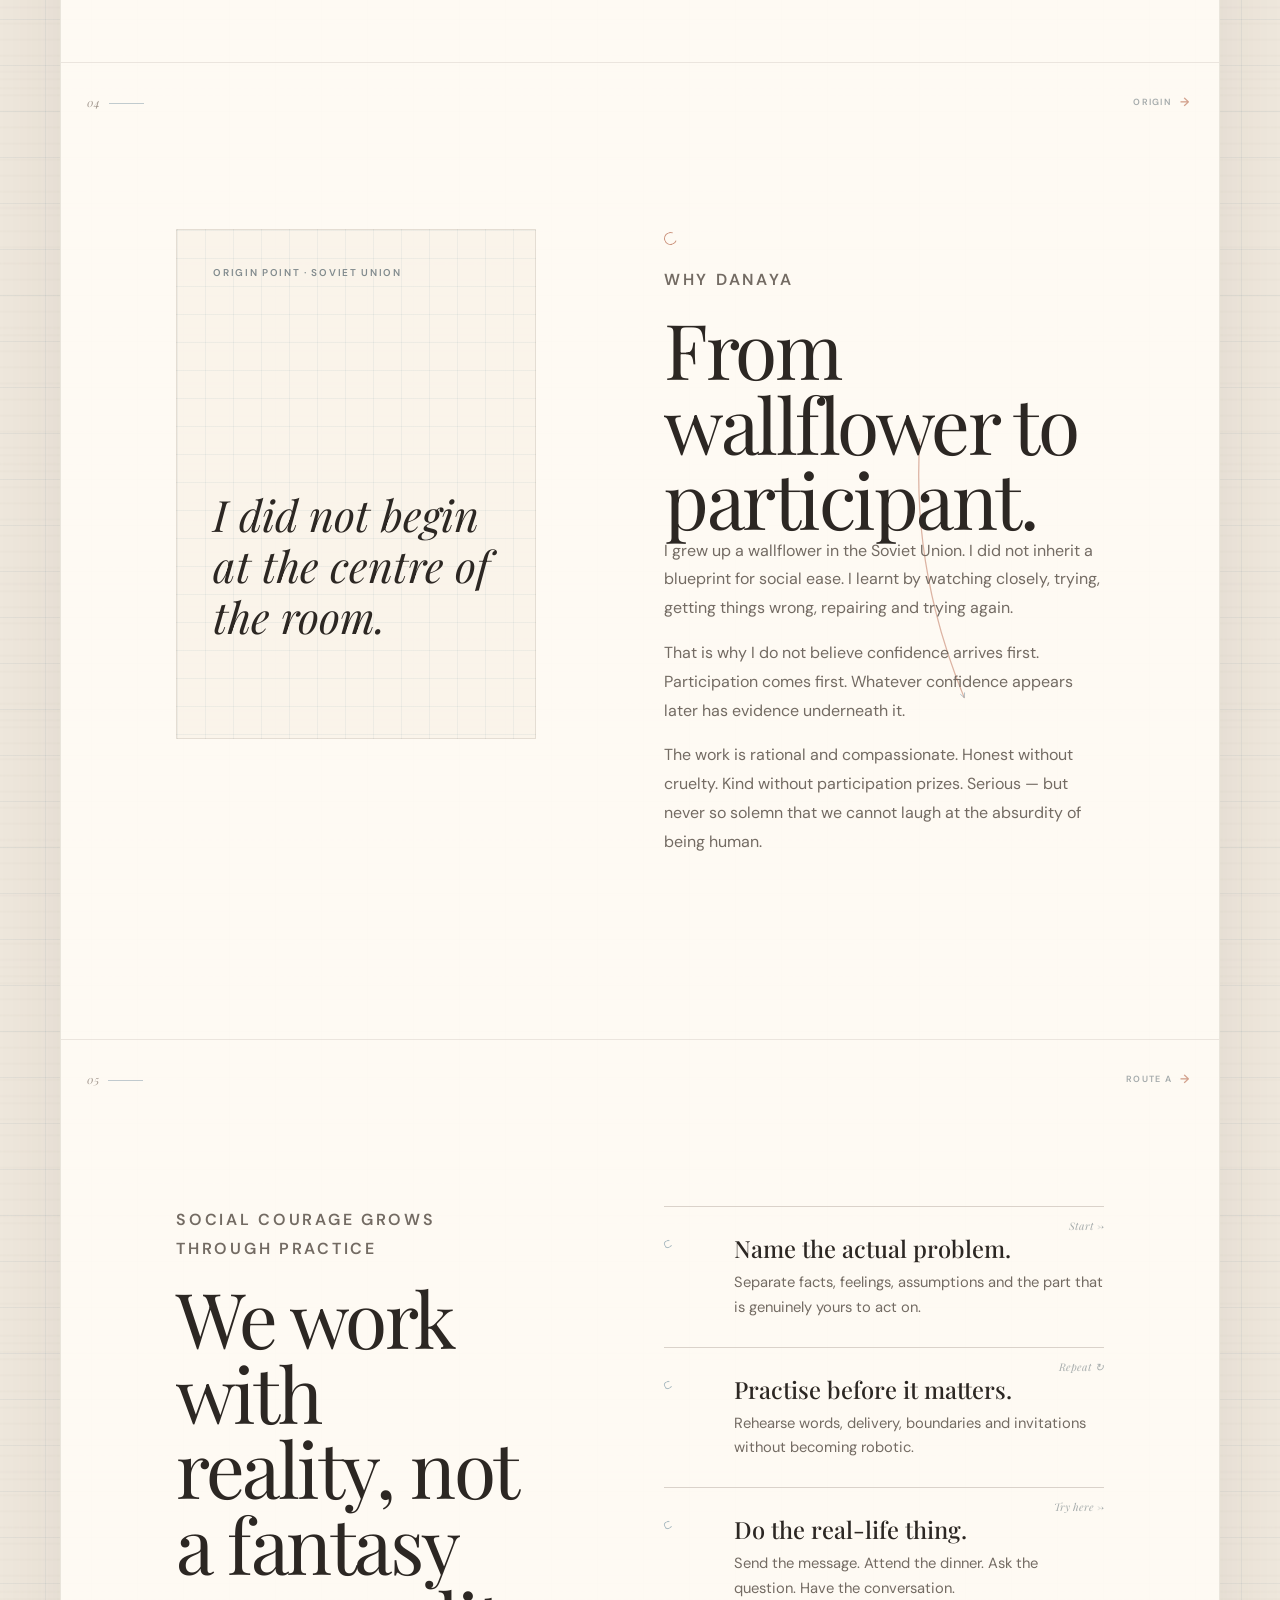
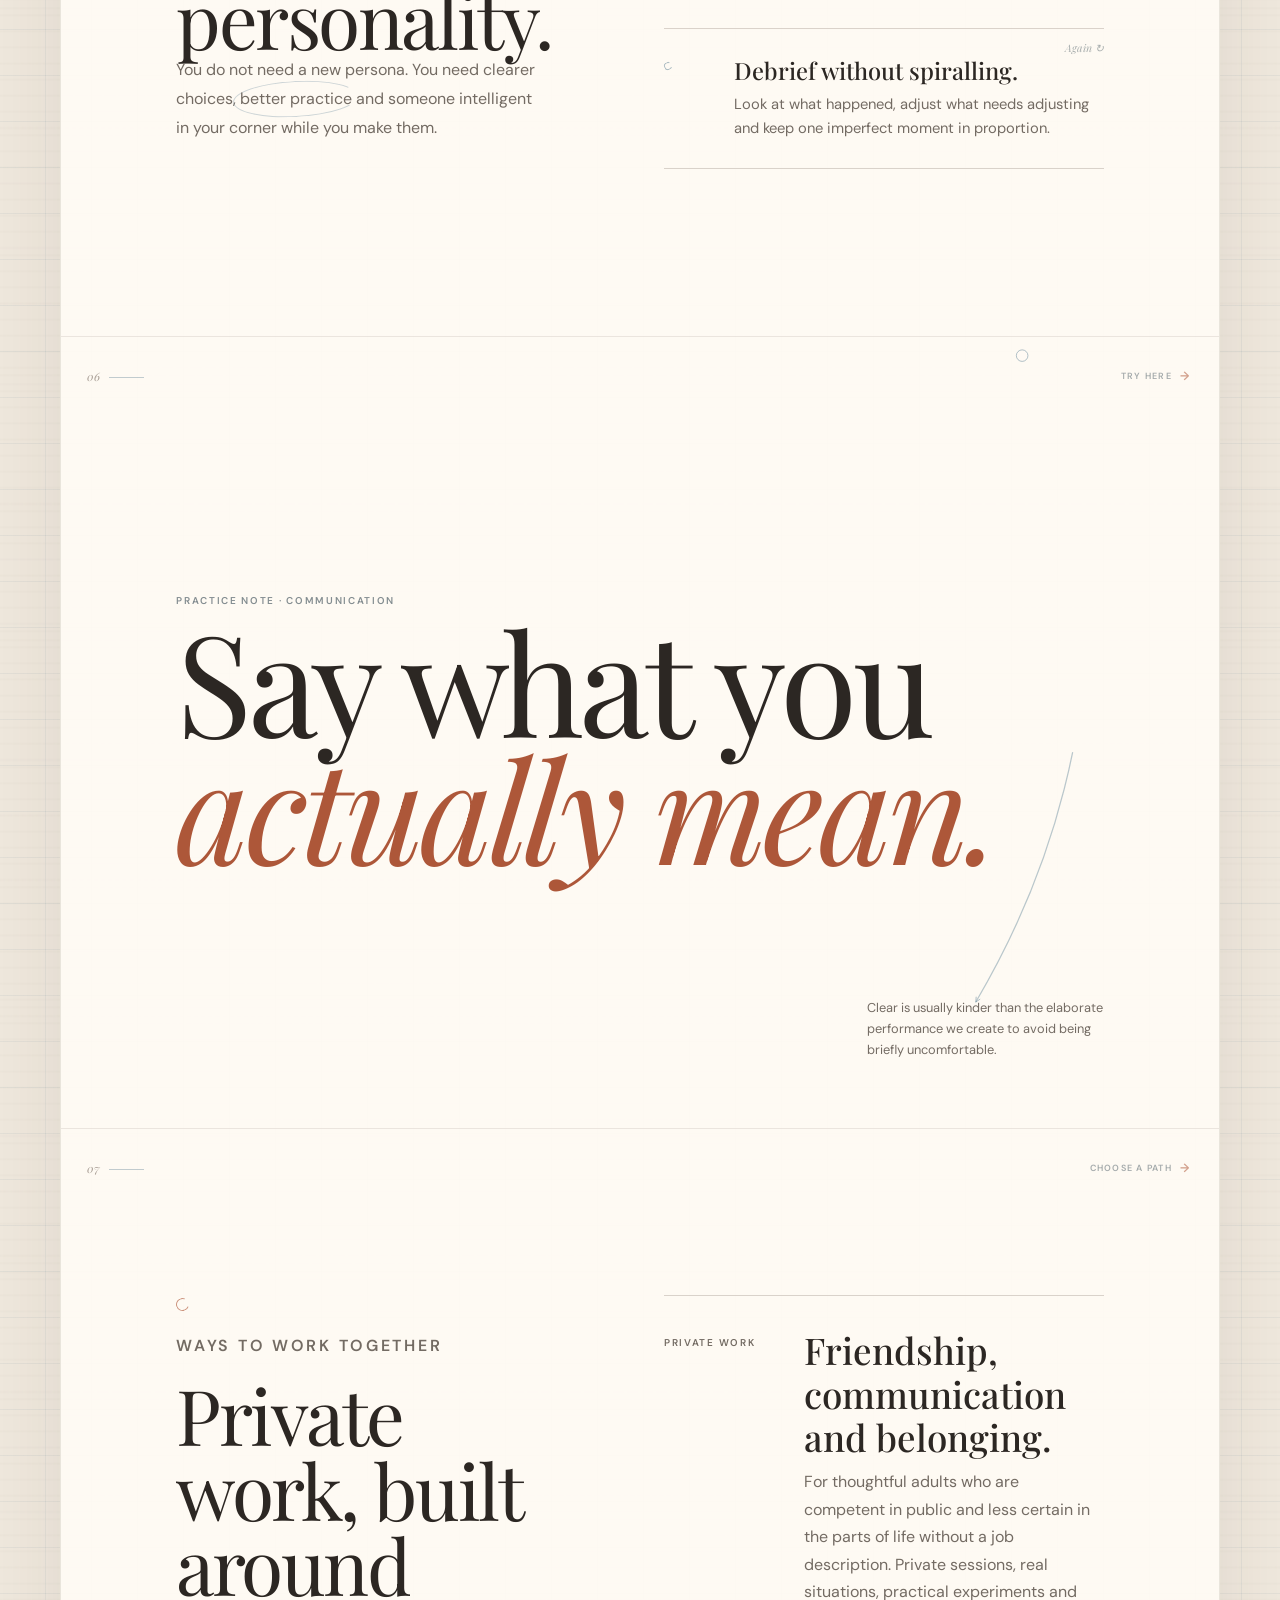
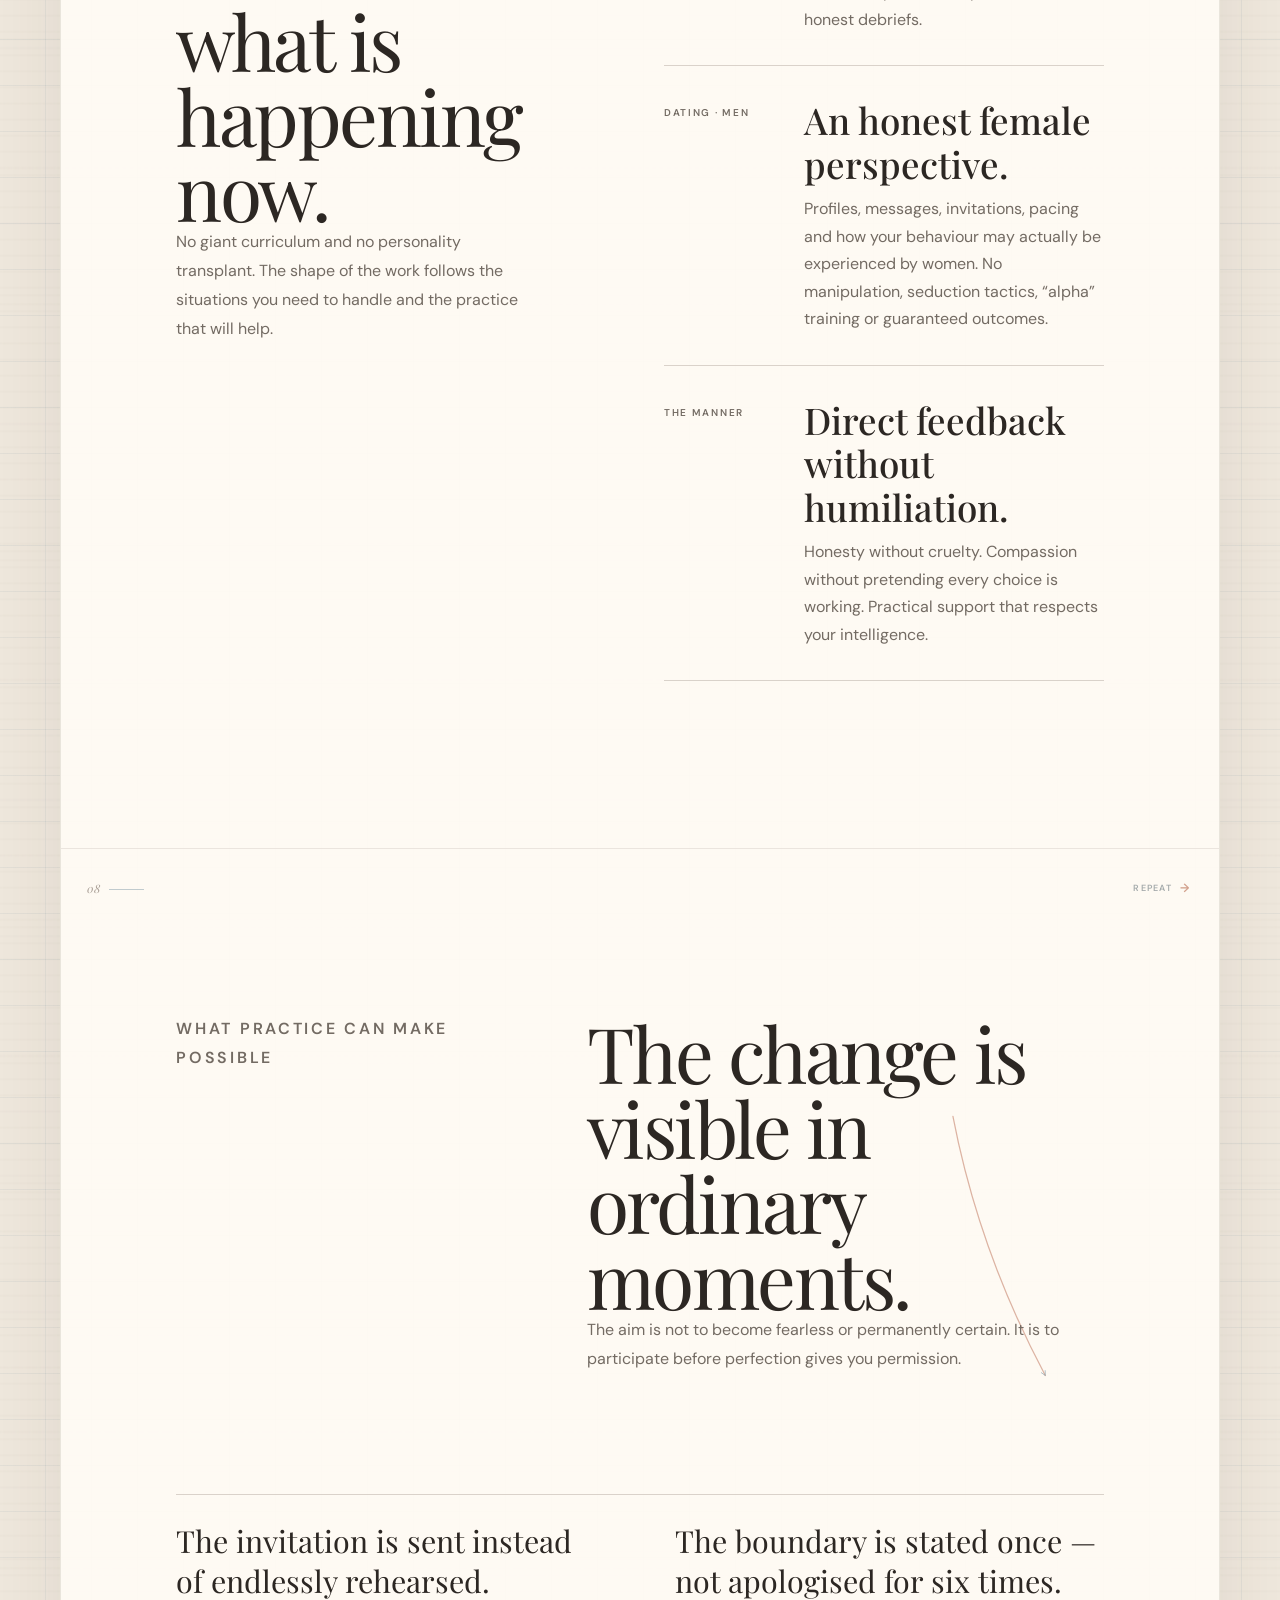
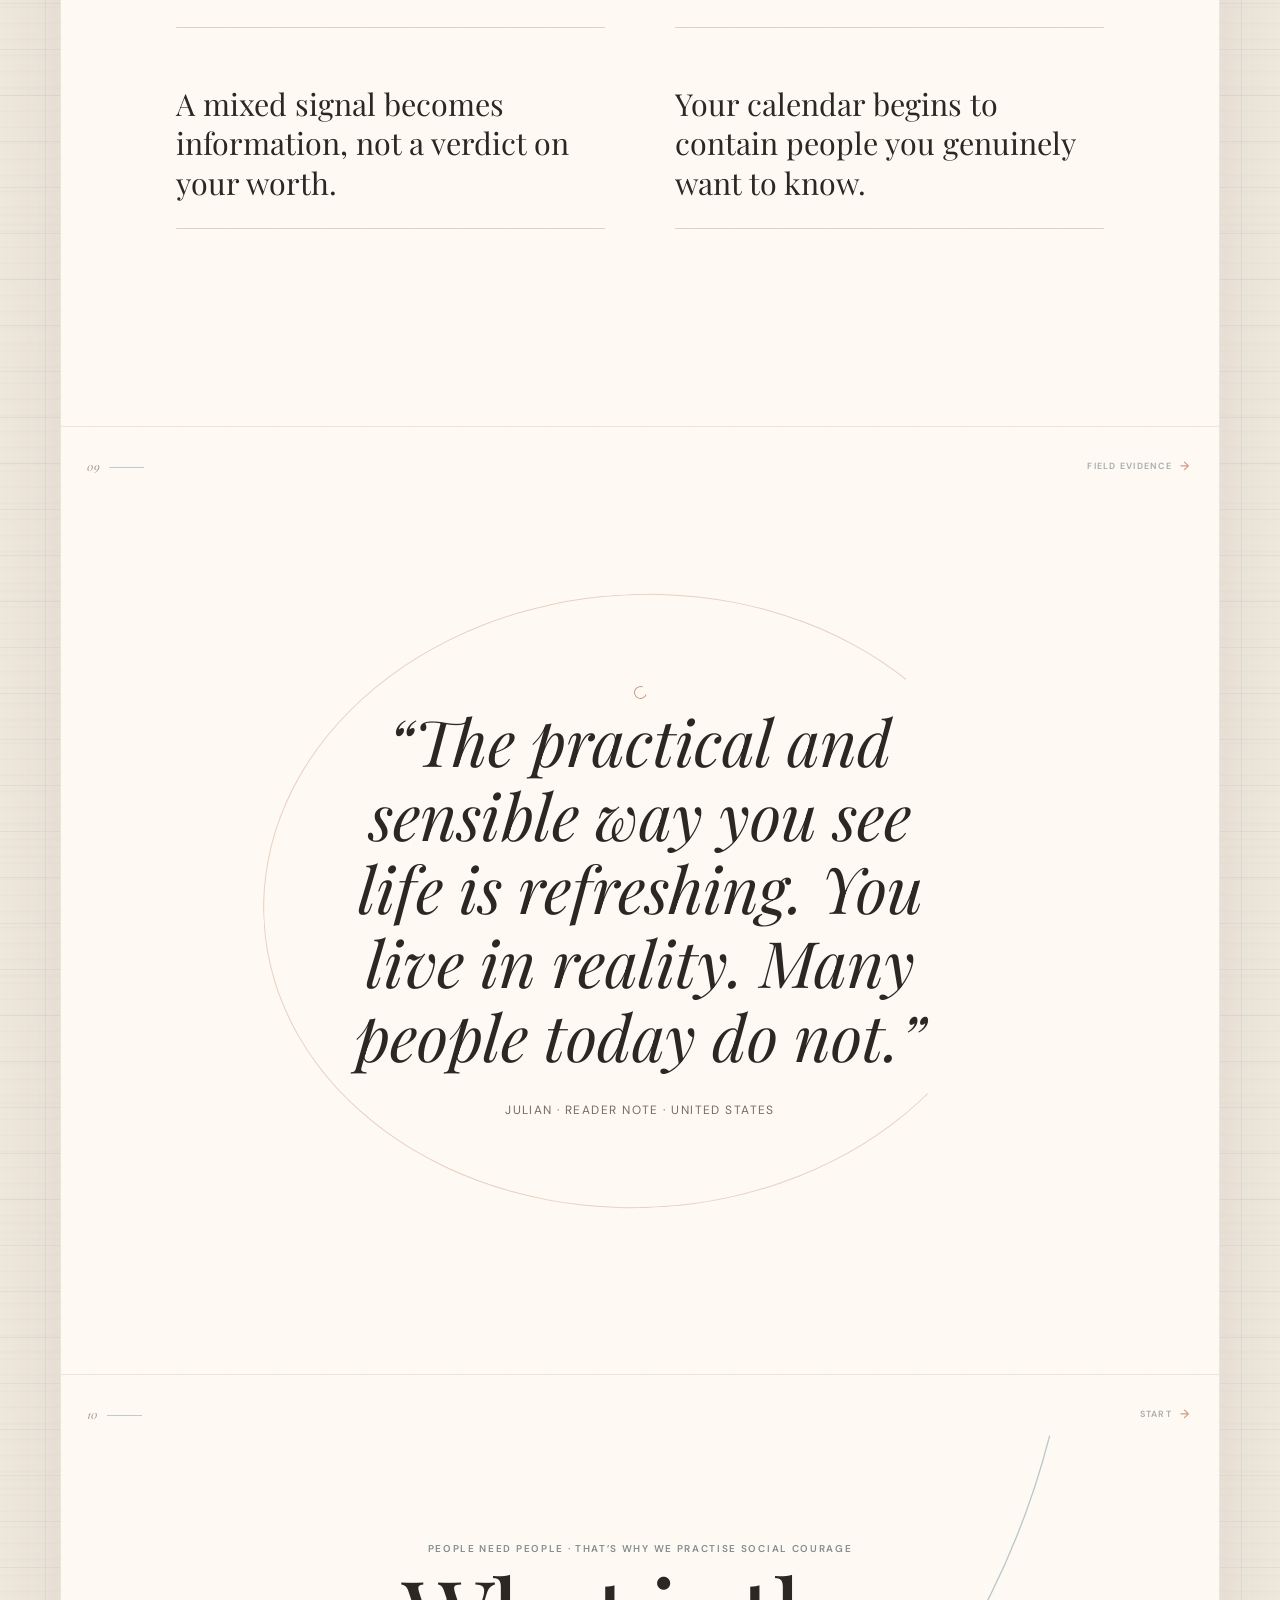
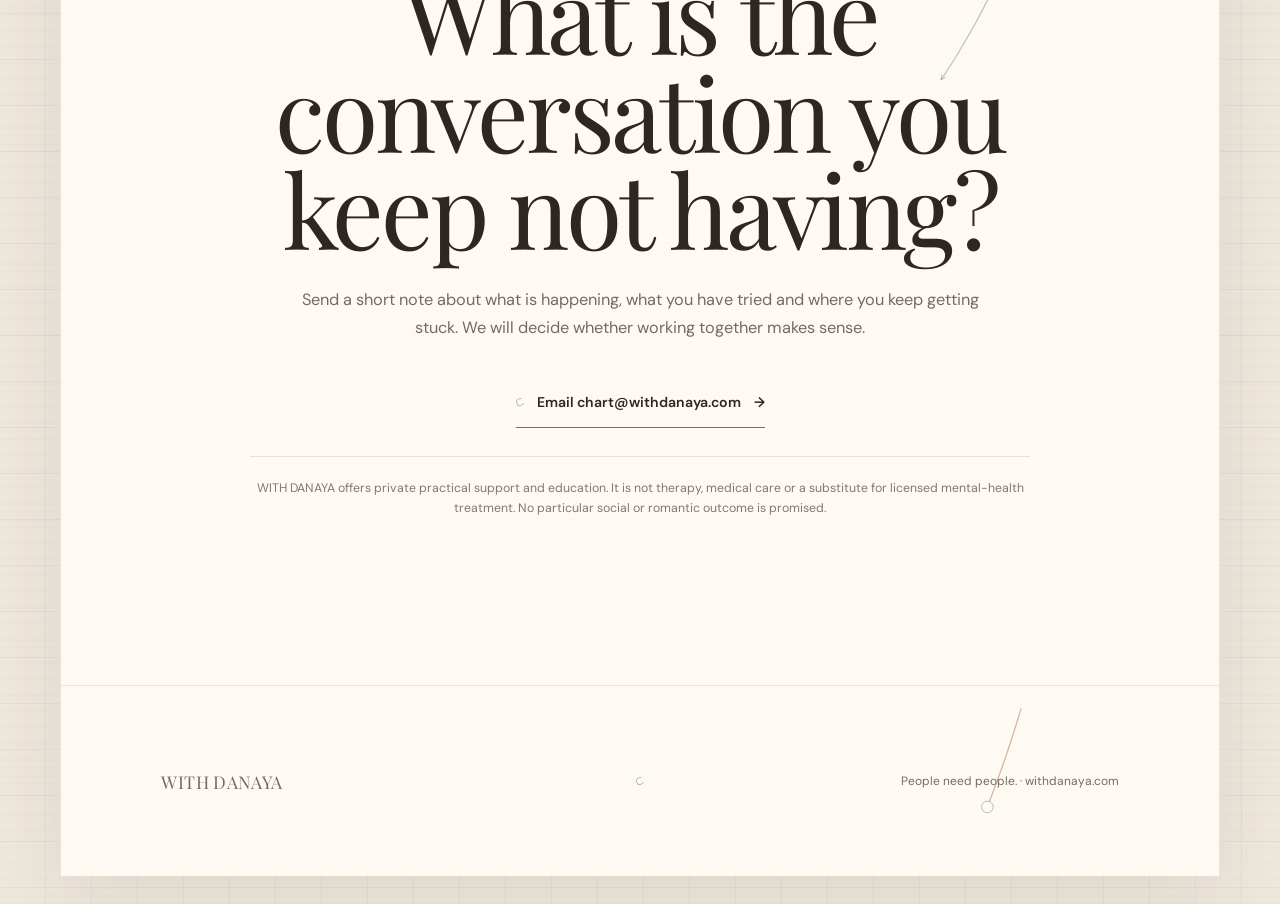
==== commit 00a28cf0: "feat: add social confidence call contact button" ====
--- a/index.html
+++ b/index.html
@@ -4,7 +4,7 @@
   <meta charset="UTF-8" />
   <meta name="viewport" content="width=device-width, initial-scale=1.0" />
   <meta name="description" content="WITH DANAYA is private, practical work for thoughtful adults who want more friendship, love, belonging and participation in real life." />
-  <meta name="build" content="with-danaya-v07" />
+  <meta name="build" content="with-danaya-v08" />
   <title>WITH DANAYA — People need people</title>
   <script>document.documentElement.classList.add('js');</script>
   <link rel="preconnect" href="https://fonts.googleapis.com" />
@@ -1056,6 +1056,33 @@
       line-height: 1.65;
     }
 
+    .practice-cta {
+      display: inline-flex;
+      align-items: center;
+      justify-content: center;
+      width: 100%;
+      min-height: 50px;
+      margin-top: 26px;
+      padding: 12px 16px;
+      border: 1px solid var(--ink);
+      border-radius: 999px;
+      color: var(--cream-solid);
+      background: var(--ink);
+      box-shadow: 0 12px 26px rgba(44, 39, 35, 0.16);
+      font-size: 0.82rem;
+      font-weight: 600;
+      line-height: 1.3;
+      text-align: center;
+      text-decoration: none;
+      transition: transform 180ms ease, background 180ms ease, box-shadow 180ms ease;
+    }
+
+    .practice-cta:hover {
+      transform: translateY(-1px);
+      background: var(--papaya-dark);
+      box-shadow: 0 15px 30px rgba(173, 87, 57, 0.2);
+    }
+
     .journal-link {
       display: inline-flex;
       align-items: center;
@@ -1500,6 +1527,7 @@
           <span>I’ll practice with you.</span>
         </p>
         <p class="practice-explanation">Because courage isn’t built by talking about it.<br />It’s built by doing it.</p>
+        <a class="practice-cta" href="mailto:chart@withdanaya.com?subject=Social%20confidence%20call%20with%20Danaya">Social confidence call with Danaya ☎️</a>
       </aside>
     </section>
 
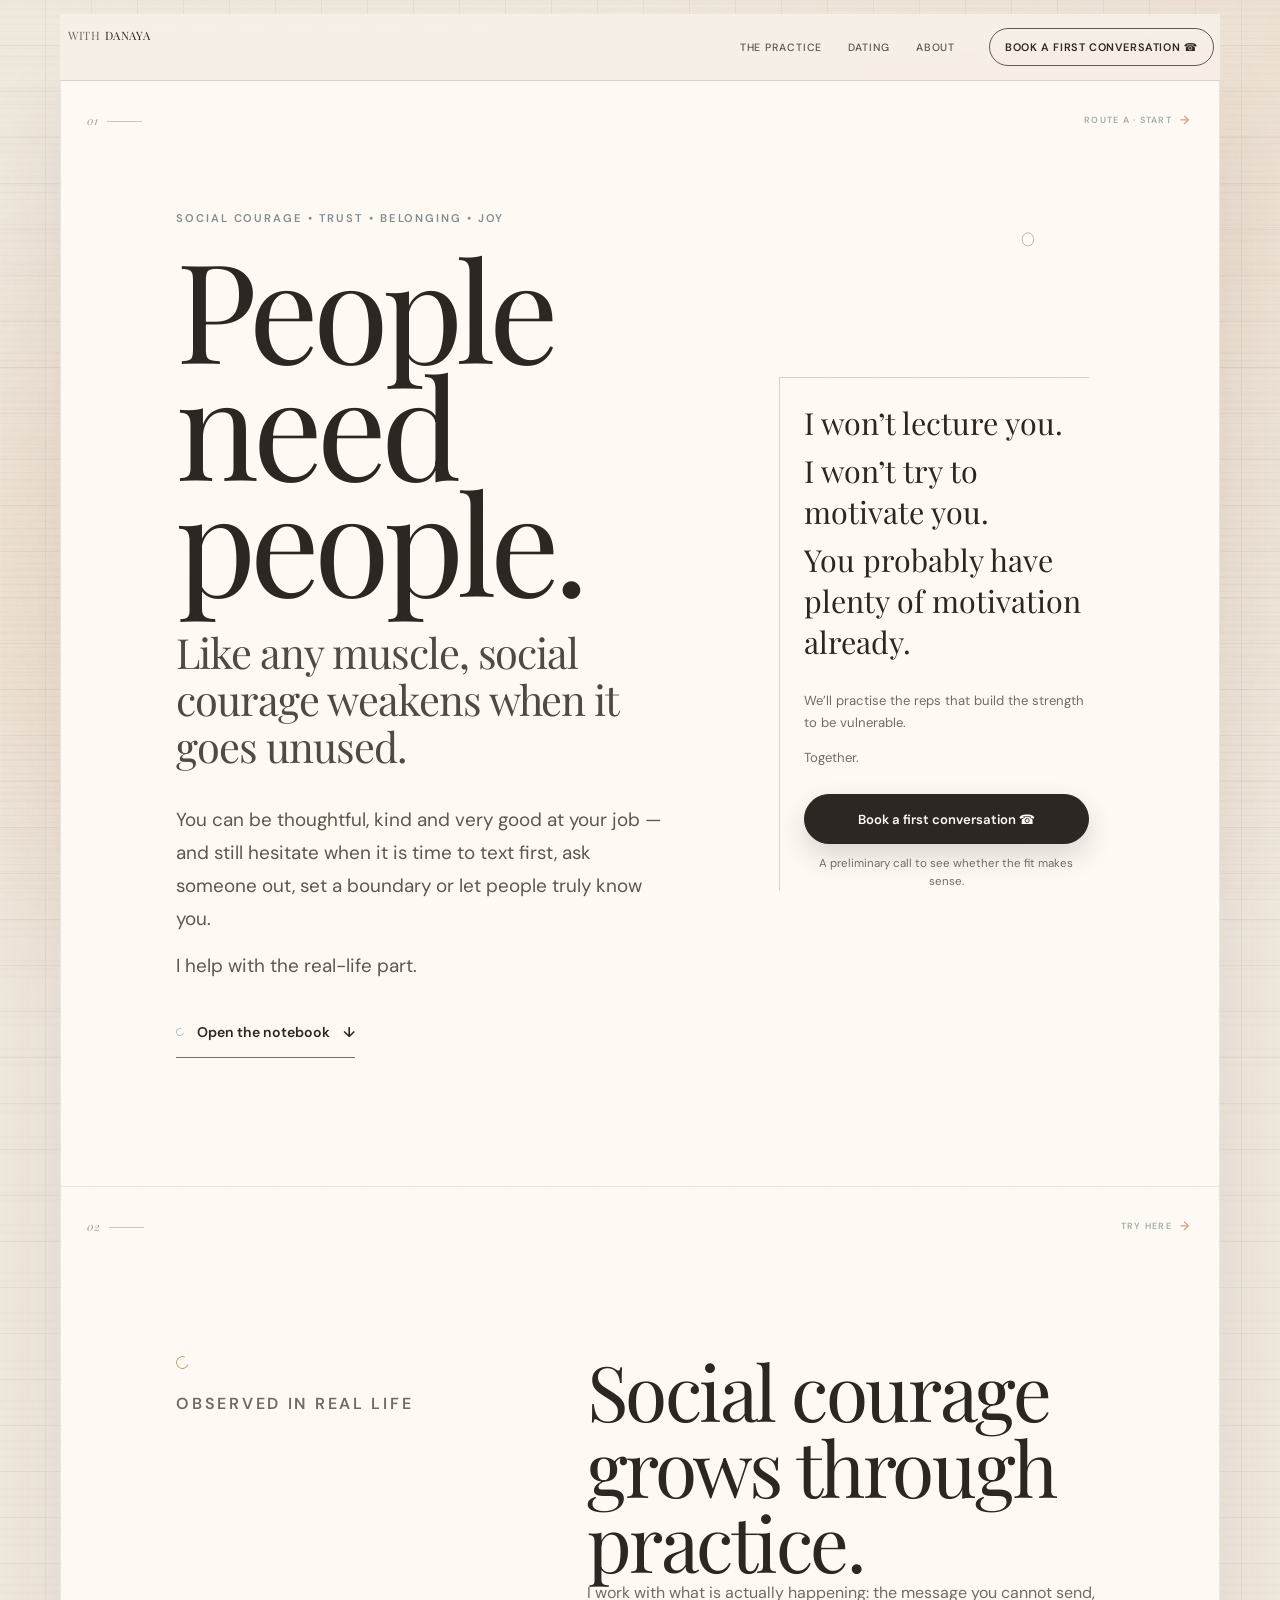
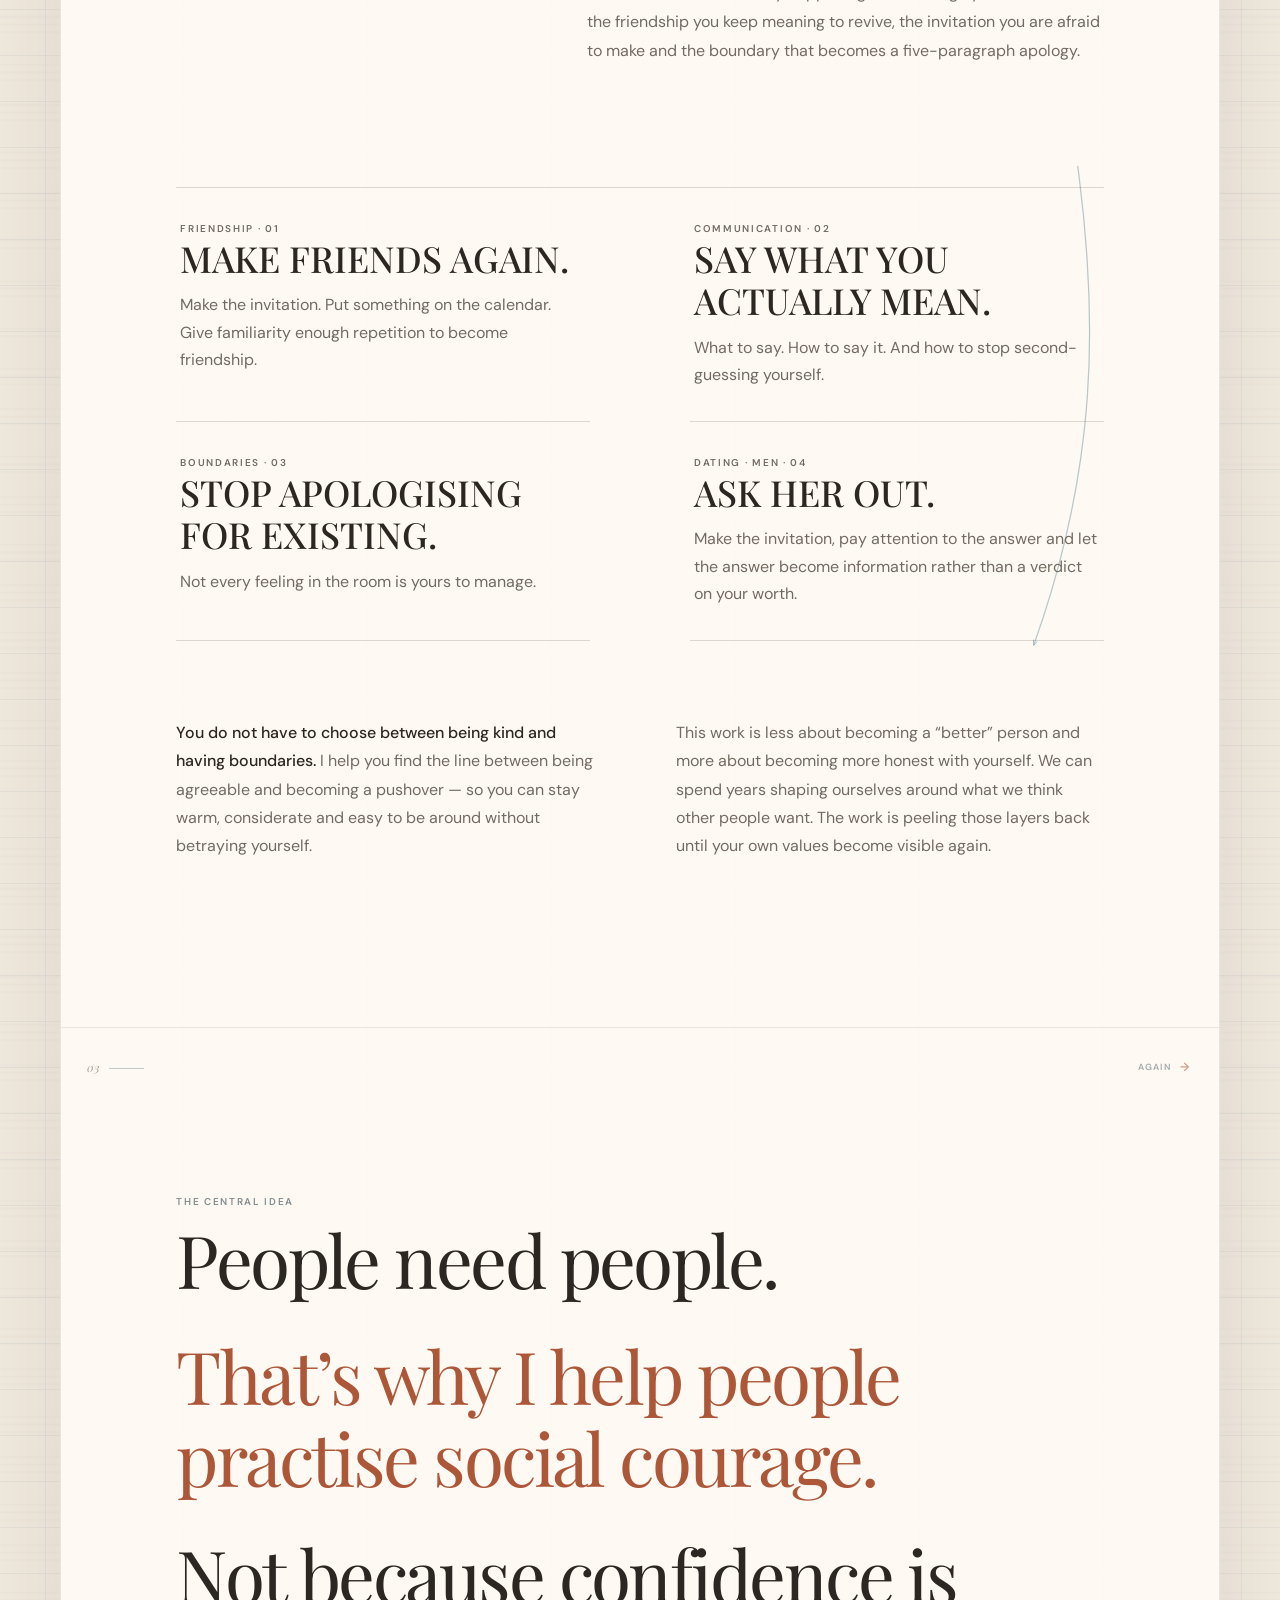
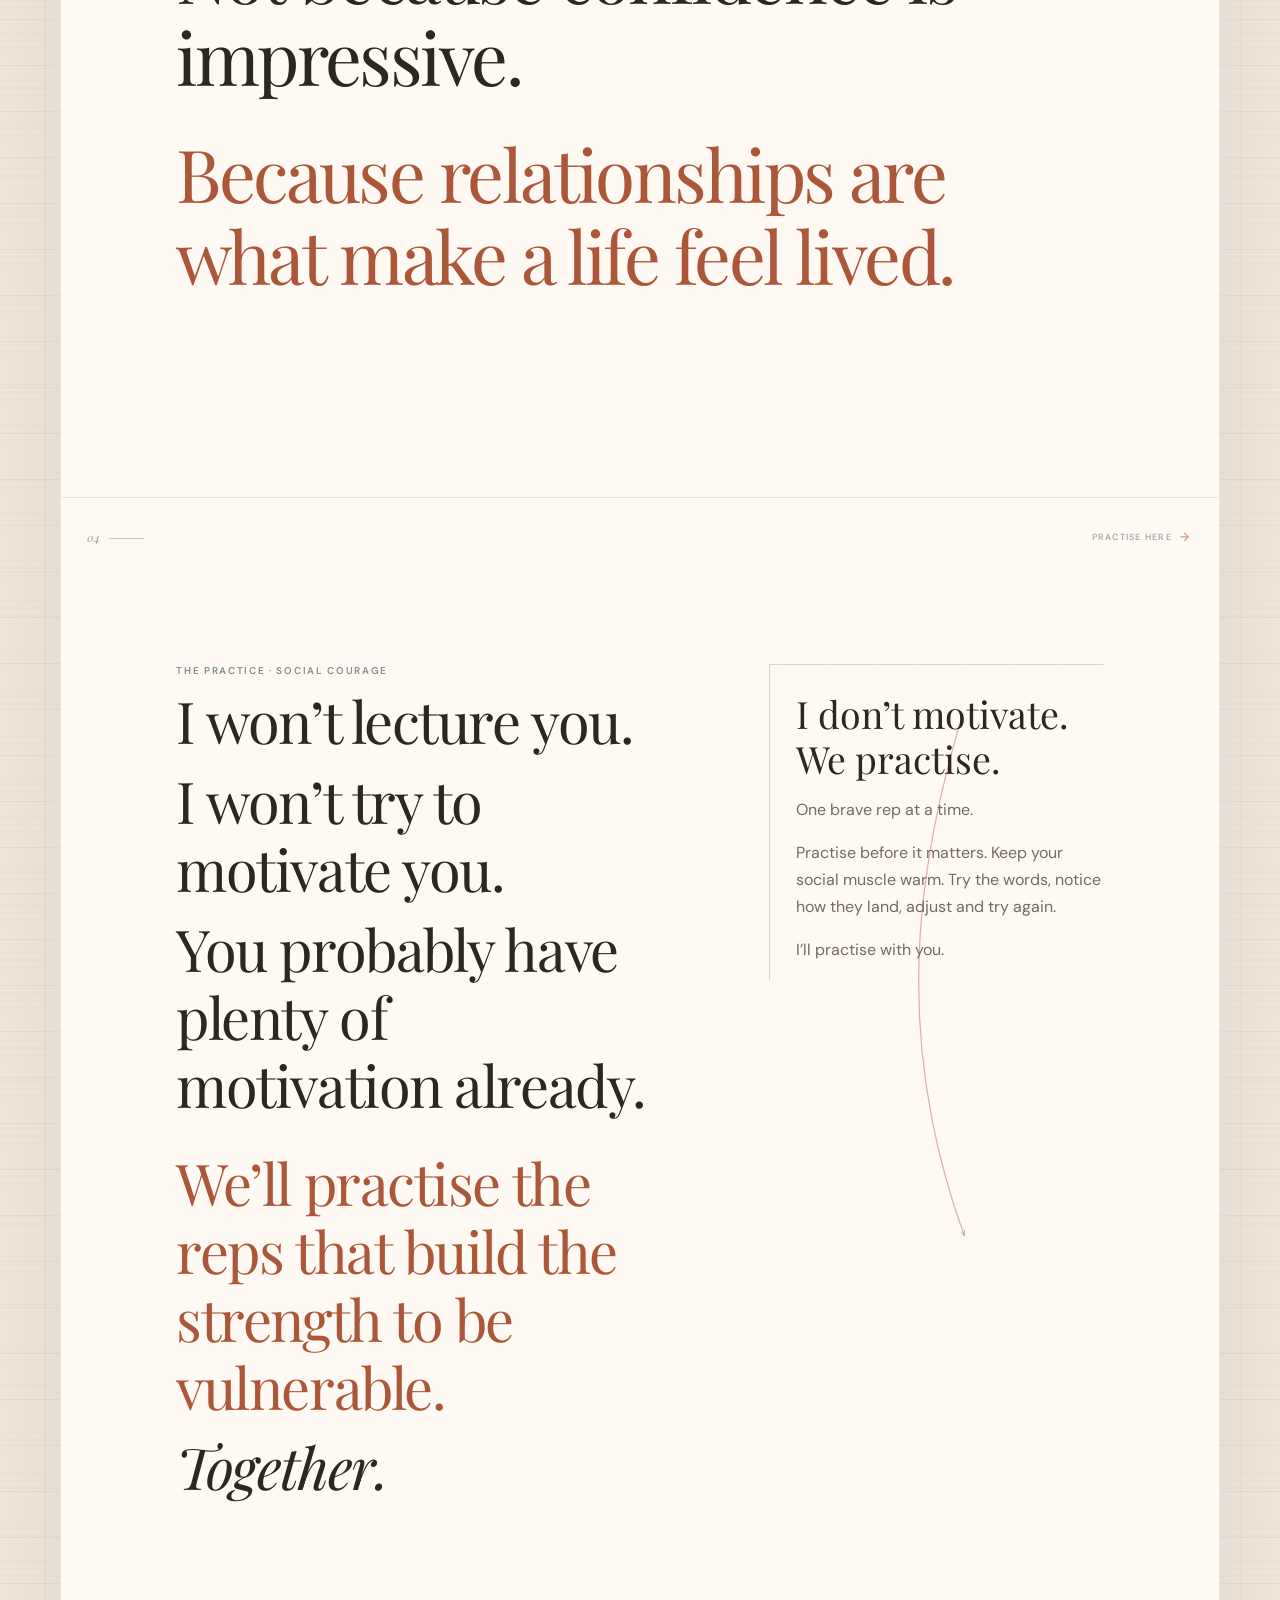
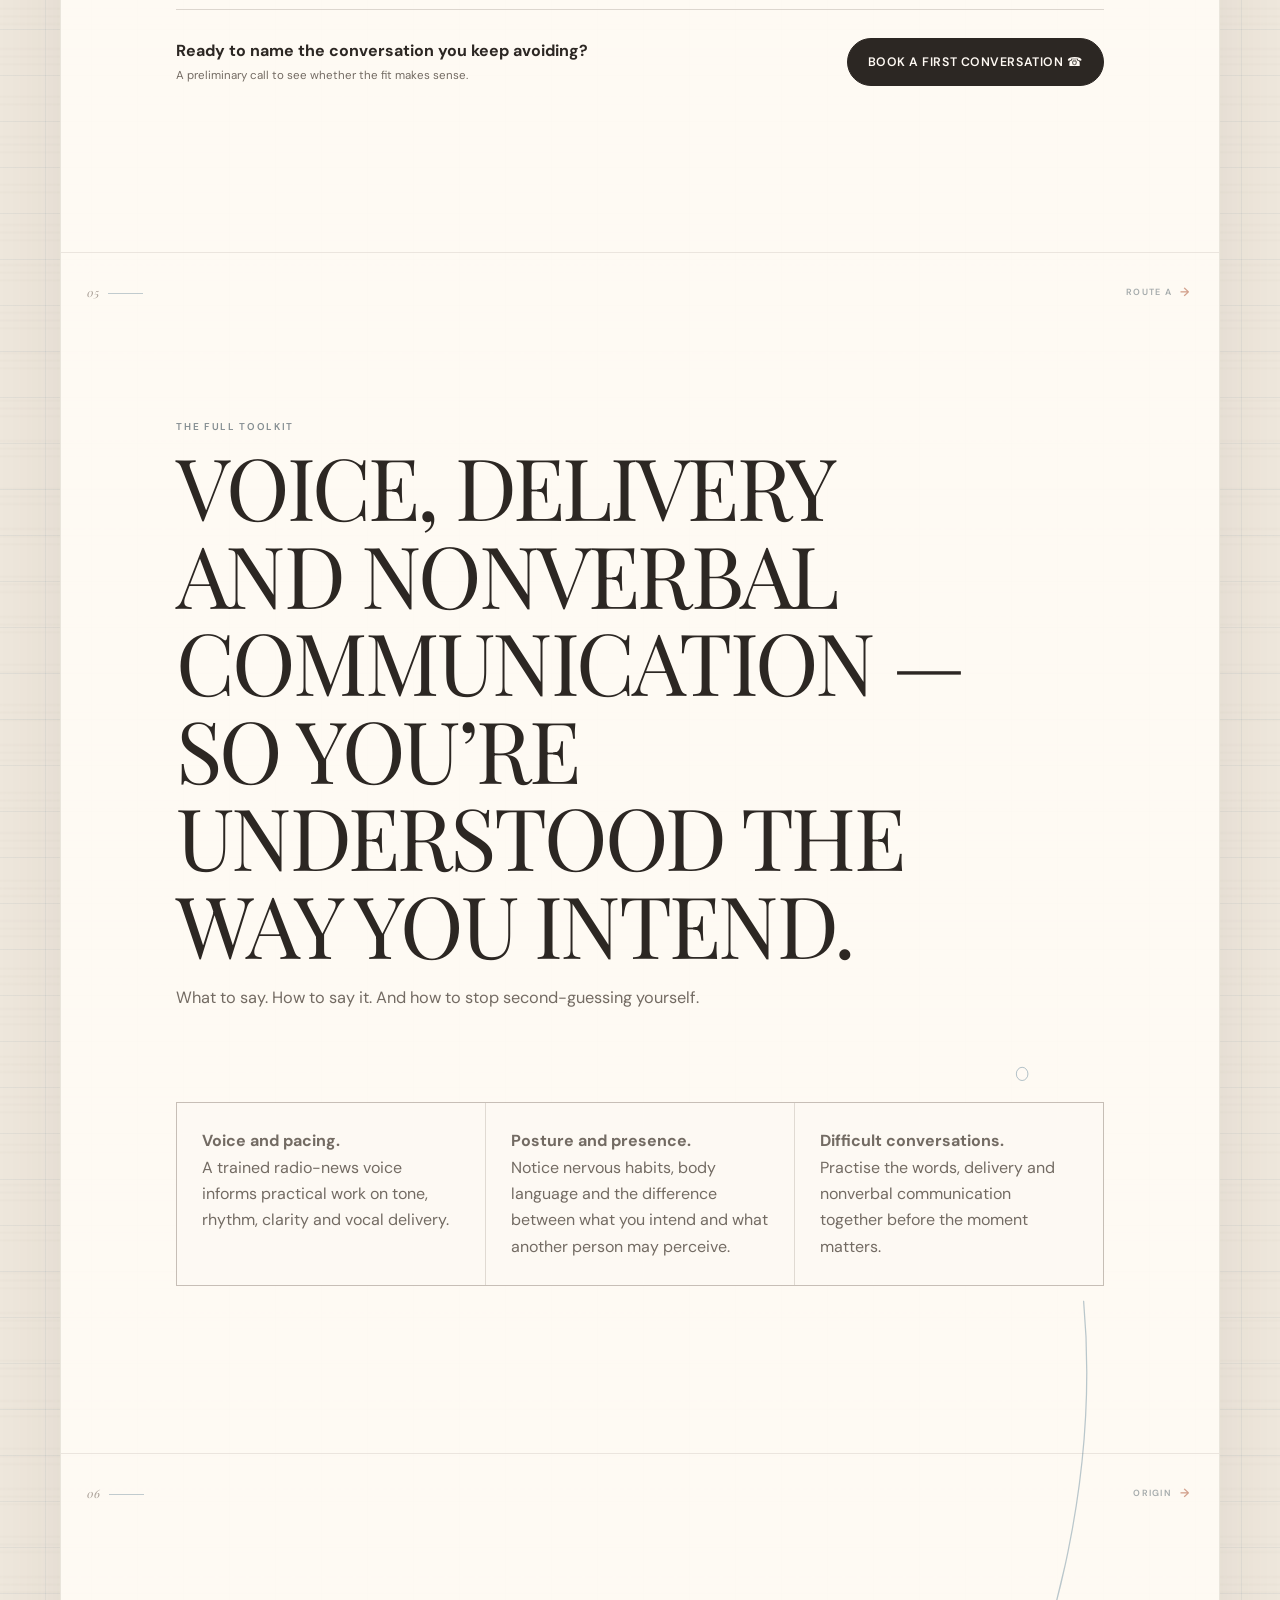
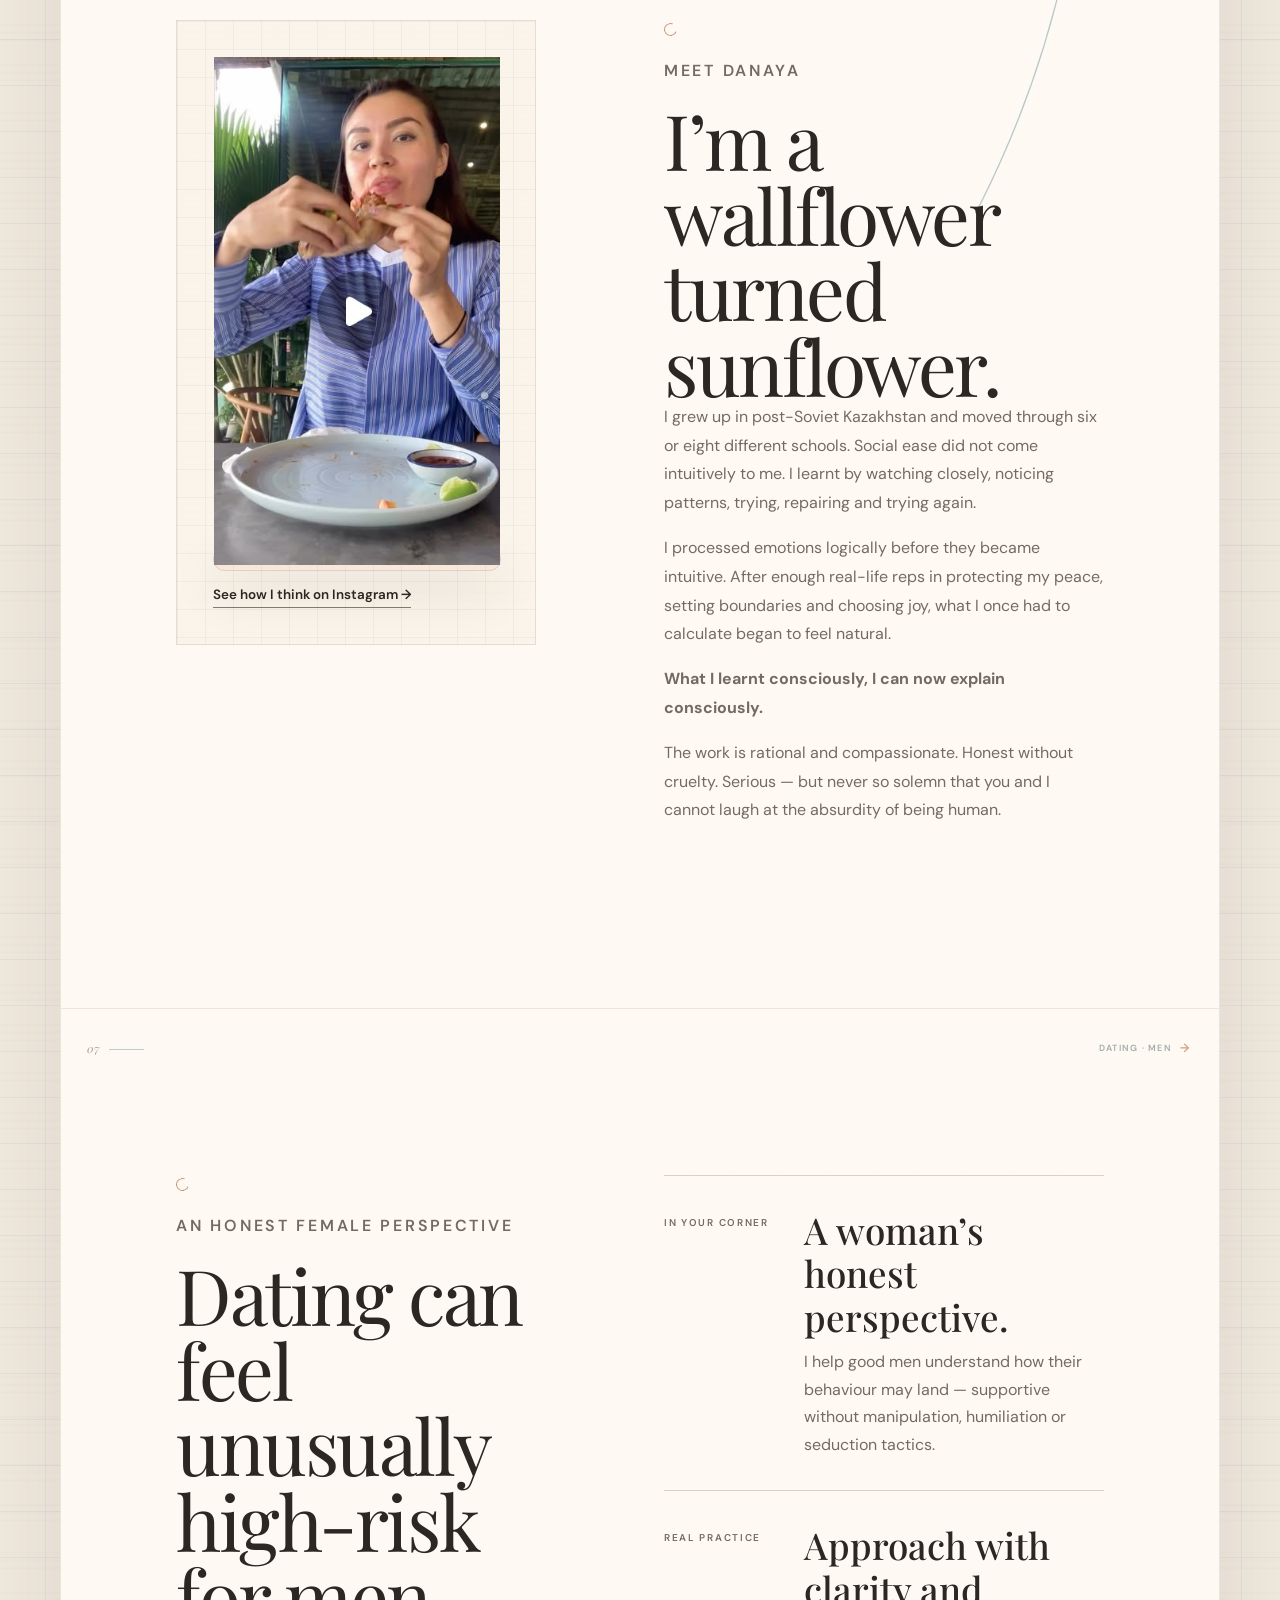
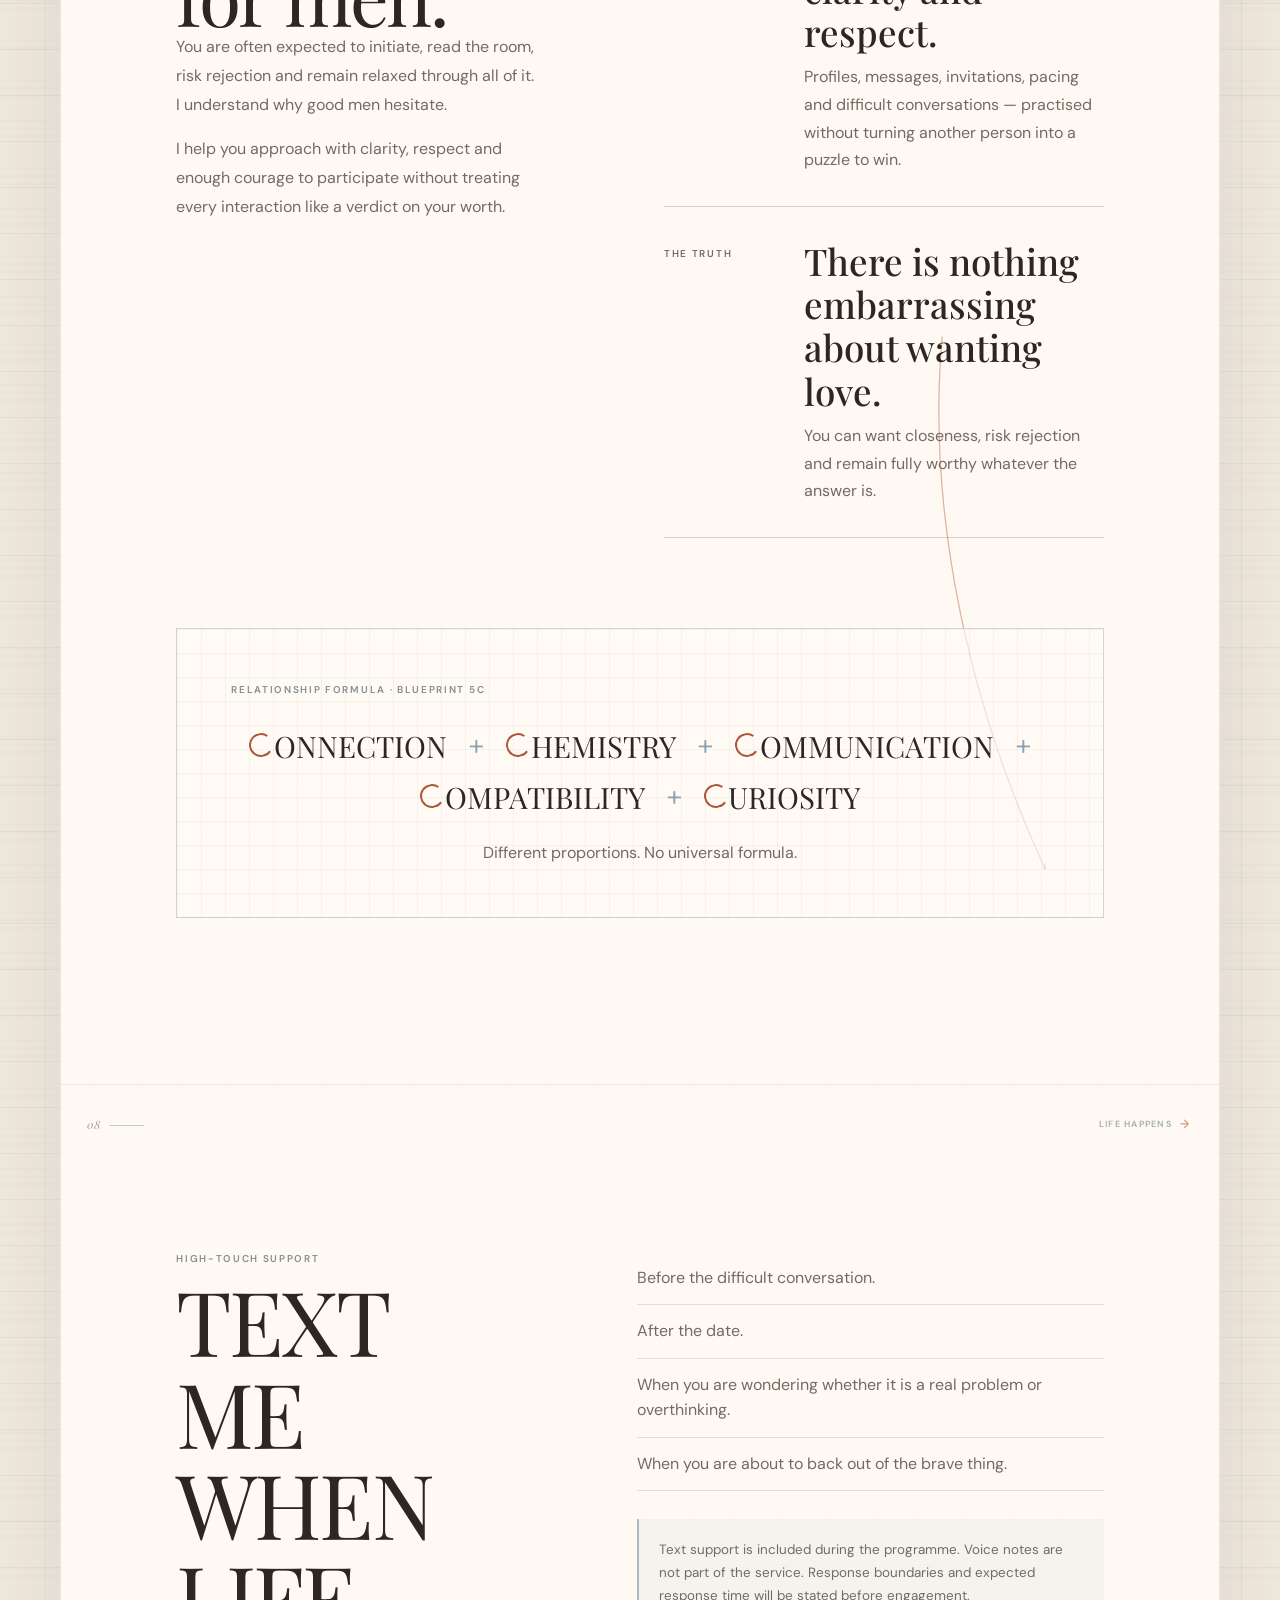
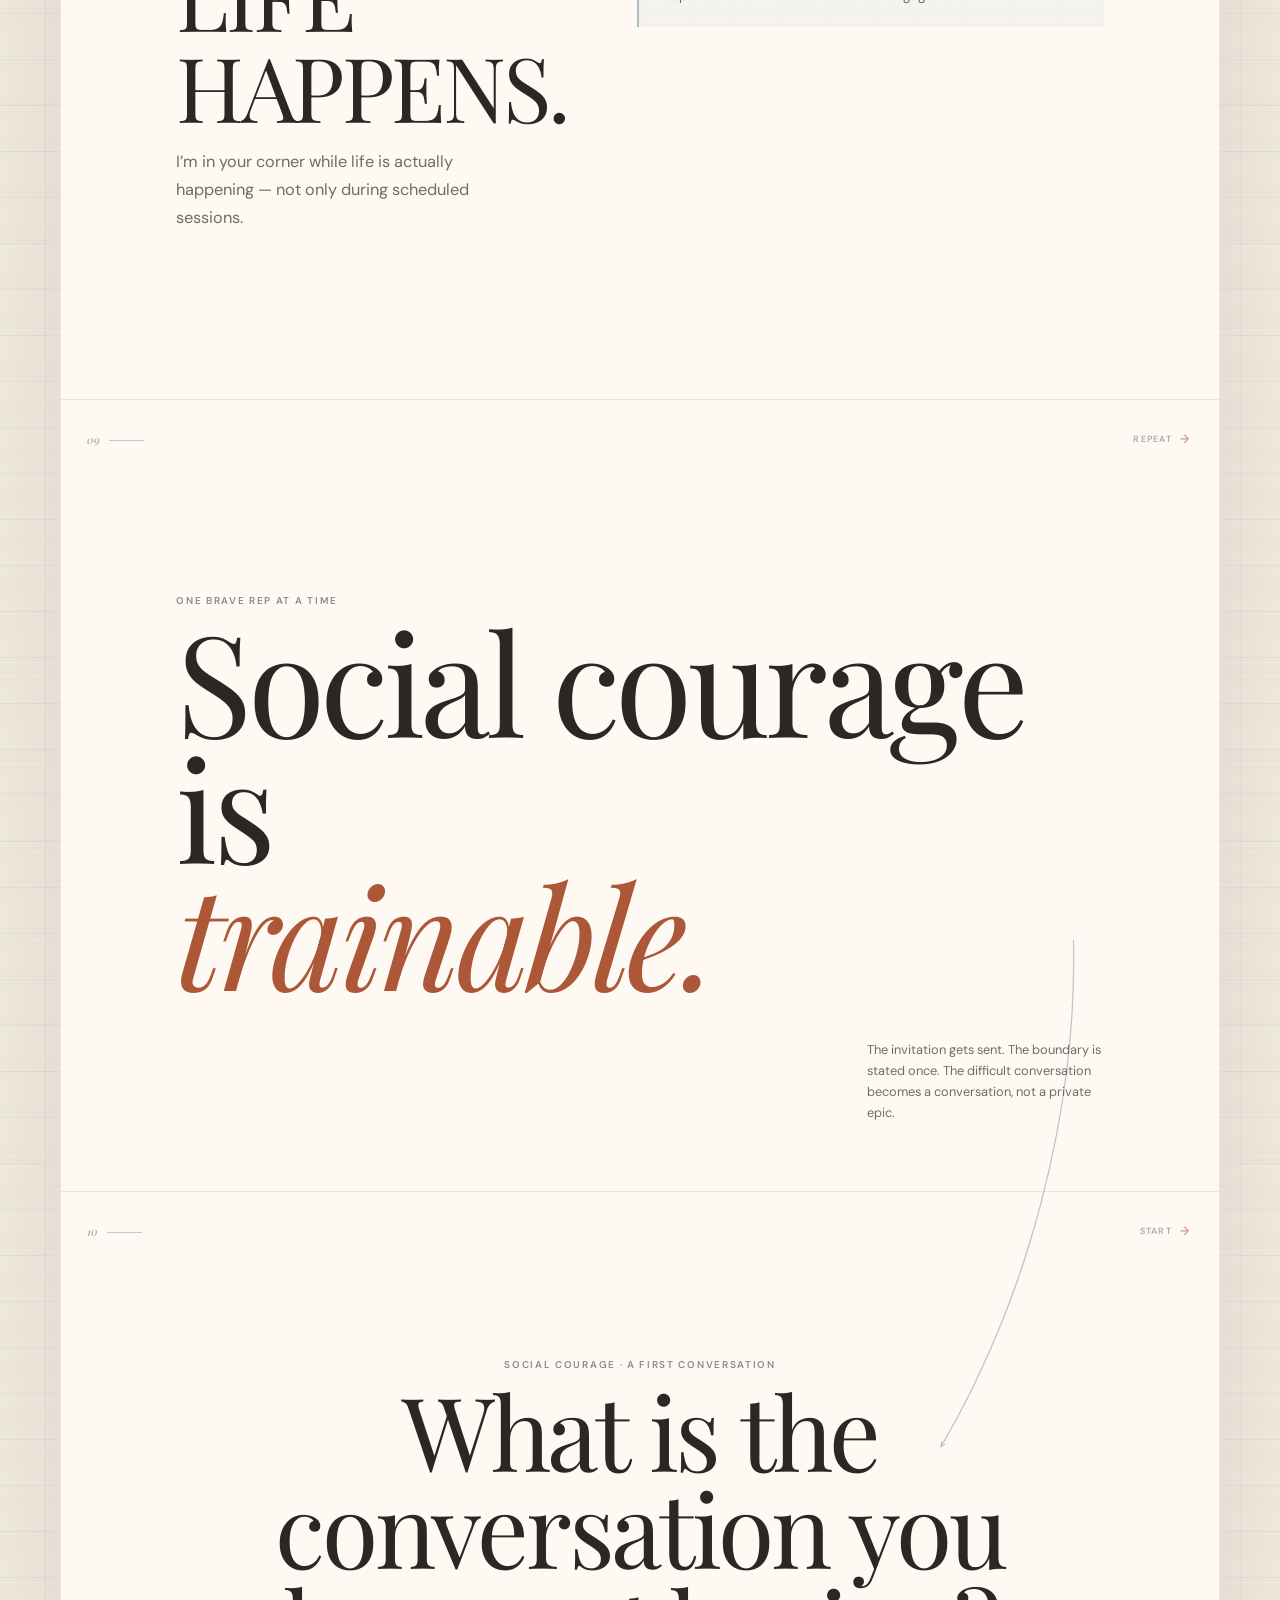
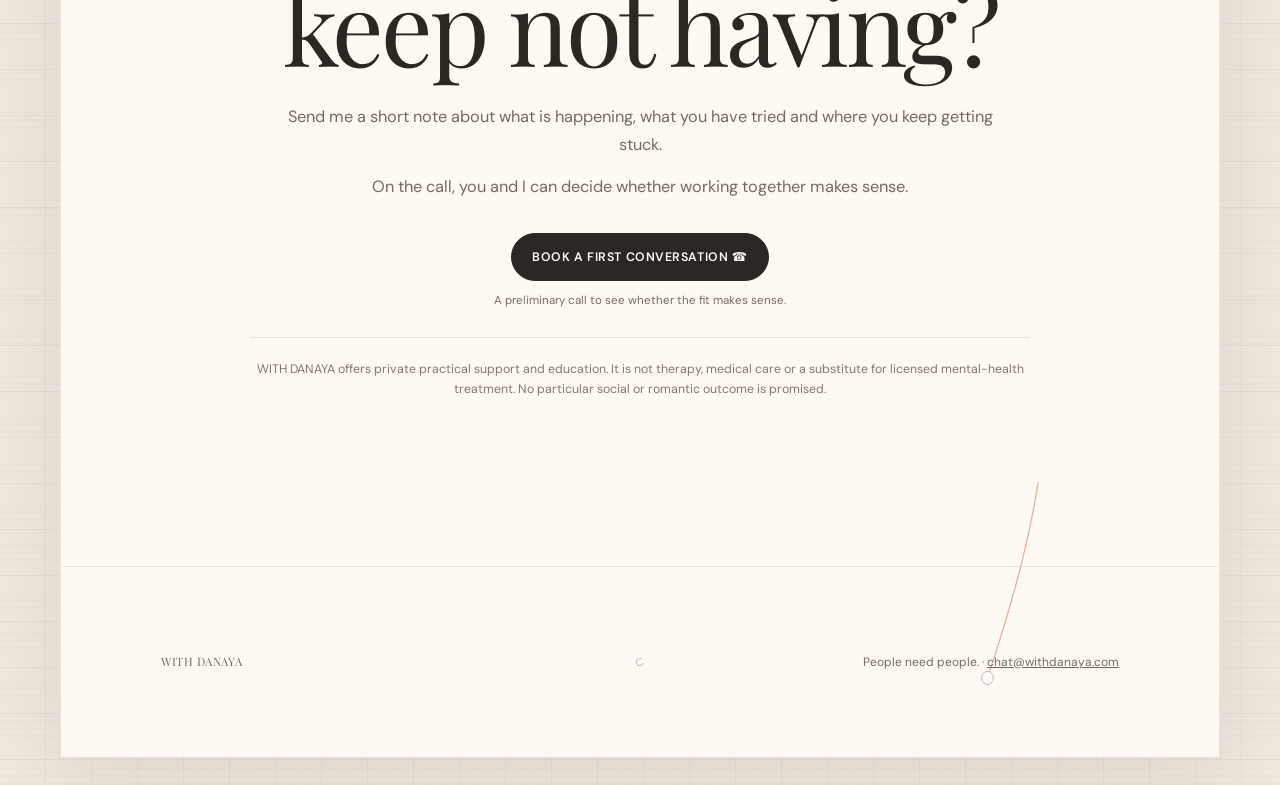
==== commit 5ead0fa6: "Refurbish WITH DANAYA positioning and booking flow" ====
--- a/index.html
+++ b/index.html
@@ -4,7 +4,7 @@
   <meta charset="UTF-8" />
   <meta name="viewport" content="width=device-width, initial-scale=1.0" />
   <meta name="description" content="WITH DANAYA is private, practical work for thoughtful adults who want more friendship, love, belonging and participation in real life." />
-  <meta name="build" content="with-danaya-v08" />
+  <meta name="build" content="with-danaya-v09" />
   <title>WITH DANAYA — People need people</title>
   <script>document.documentElement.classList.add('js');</script>
   <link rel="preconnect" href="https://fonts.googleapis.com" />
@@ -1475,21 +1475,494 @@
       .screen-thought,
       .final-note { min-height: 700px; }
     }
+
+    /* v09 — positioning and language correction round */
+    body { padding-bottom: 0; }
+
+    .site-nav {
+      gap: clamp(16px, 3vw, 34px);
+      padding-top: 11px;
+      padding-bottom: 11px;
+    }
+
+    .brand {
+      gap: 4px;
+      min-height: 38px;
+      padding: 0 2px;
+    }
+
+    .brand-with,
+    .brand-name {
+      font-size: 0.72rem;
+      font-weight: 400;
+      letter-spacing: 0.055em;
+    }
+
+    .nav-links { gap: clamp(13px, 2.1vw, 26px); }
+
+    .nav-links a {
+      font-size: 0.66rem;
+      letter-spacing: 0.085em;
+      text-transform: uppercase;
+      white-space: nowrap;
+    }
+
+    .nav-cta {
+      min-height: 38px;
+      padding: 0 15px;
+      border: 1px solid rgba(44, 39, 35, 0.74);
+      border-radius: 999px;
+      font-size: 0.68rem;
+      letter-spacing: 0.055em;
+      text-align: center;
+      text-transform: uppercase;
+      white-space: nowrap;
+    }
+
+    .nav-cta:hover {
+      border-color: var(--papaya-dark);
+      transform: translateY(-1px);
+    }
+
+    .hero-journal { align-items: start; }
+
+    .hero-journal .coordinate {
+      max-width: 420px;
+      font-size: clamp(0.62rem, 1.05vw, 0.7rem);
+      line-height: 1.65;
+    }
+
+    .hero-journal h1 { margin-bottom: 30px; }
+
+    .hero-thesis {
+      max-width: 690px;
+      font-size: clamp(1.6rem, 3.25vw, 2.85rem);
+      line-height: 1.13;
+    }
+
+    .hero-lead + .hero-lead { margin-top: 14px; }
+
+    .practice-note { align-self: center; }
+
+    .practice-statement span { margin-bottom: 7px; }
+    .practice-statement span:last-child { margin-bottom: 0; }
+
+    .practice-explanation + .practice-explanation { margin-top: 13px; }
+
+    .cta-microcopy {
+      margin: 11px 0 0;
+      color: var(--muted);
+      font-size: 0.72rem;
+      line-height: 1.5;
+      text-align: center;
+    }
+
+    .philosophy {
+      display: flex;
+      align-items: center;
+      min-height: 84vh;
+    }
+
+    .philosophy-lines {
+      max-width: 900px;
+      margin: 0;
+      font-family: var(--serif);
+      font-size: clamp(2.25rem, 5.7vw, 5.5rem);
+      font-weight: 400;
+      line-height: 1.13;
+      letter-spacing: -0.035em;
+    }
+
+    .philosophy-lines span {
+      display: block;
+      margin-bottom: clamp(18px, 3vw, 34px);
+    }
+
+    .philosophy-lines span:nth-child(2),
+    .philosophy-lines span:nth-child(4) { color: var(--papaya-dark); }
+
+    .practice-promise {
+      display: grid;
+      grid-template-columns: minmax(0, 1fr) minmax(280px, 0.7fr);
+      gap: clamp(44px, 9vw, 120px);
+      align-items: start;
+    }
+
+    .promise-lines {
+      margin: 0;
+      font-family: var(--serif);
+      font-size: clamp(2rem, 4.5vw, 4rem);
+      line-height: 1.18;
+      letter-spacing: -0.025em;
+    }
+
+    .promise-lines span { display: block; margin-bottom: 12px; }
+    .promise-lines span:nth-last-child(2) { margin-top: 30px; color: var(--papaya-dark); }
+    .promise-lines span:last-child { font-style: italic; }
+
+    .practice-summary {
+      padding: 26px 0 0 26px;
+      border-top: 1px solid rgba(117, 147, 163, 0.35);
+      border-left: 1px solid rgba(117, 147, 163, 0.35);
+    }
+
+    .practice-summary .big-note {
+      margin-bottom: 14px;
+      font-family: var(--serif);
+      font-size: clamp(1.55rem, 3vw, 2.35rem);
+      line-height: 1.2;
+    }
+
+    .practice-summary p:not(.big-note) {
+      color: var(--muted);
+      line-height: 1.7;
+    }
+
+    .cta-band {
+      display: grid;
+      grid-template-columns: minmax(0, 1fr) auto;
+      gap: 24px;
+      align-items: center;
+      margin-top: clamp(52px, 8vw, 96px);
+      padding-top: 28px;
+      border-top: 1px solid rgba(69, 54, 42, 0.18);
+    }
+
+    .cta-band p { margin: 0; }
+    .cta-band .cta-microcopy { margin-top: 6px; text-align: left; }
+
+    .section-cta {
+      display: inline-flex;
+      align-items: center;
+      justify-content: center;
+      min-height: 48px;
+      padding: 12px 20px;
+      border: 1px solid var(--ink);
+      border-radius: 999px;
+      color: var(--cream-solid);
+      background: var(--ink);
+      font-size: 0.77rem;
+      font-weight: 600;
+      letter-spacing: 0.045em;
+      text-align: center;
+      text-decoration: none;
+      text-transform: uppercase;
+      transition: transform 180ms ease, background 180ms ease;
+    }
+
+    .section-cta:hover { background: var(--papaya-dark); transform: translateY(-1px); }
+
+    .statement-list {
+      display: grid;
+      grid-template-columns: repeat(2, minmax(0, 1fr));
+      gap: 0 clamp(36px, 8vw, 100px);
+      border-top: 1px solid rgba(69, 54, 42, 0.18);
+    }
+
+    .statement-card {
+      min-height: 180px;
+      padding: 32px 4px;
+      border-bottom: 1px solid rgba(69, 54, 42, 0.18);
+    }
+
+    .statement-card h3 {
+      margin-bottom: 12px;
+      font-size: clamp(1.55rem, 3vw, 2.25rem);
+      text-transform: uppercase;
+    }
+
+    .statement-card p { margin: 0; color: var(--muted); line-height: 1.72; }
+
+    .belief-copy {
+      display: grid;
+      grid-template-columns: repeat(2, minmax(0, 1fr));
+      gap: clamp(26px, 6vw, 72px);
+      margin-top: clamp(44px, 7vw, 78px);
+    }
+
+    .belief-copy p { margin: 0; color: var(--muted); line-height: 1.78; }
+    .belief-copy strong { color: var(--ink); font-weight: 500; }
+
+    .photo-card {
+      display: block;
+      width: min(100%, 360px);
+      text-decoration: none;
+    }
+
+    .photo-frame {
+      position: relative;
+      overflow: hidden;
+      height: 255px;
+      border: 1px solid rgba(69, 54, 42, 0.13);
+      border-radius: 22px;
+      background: rgba(223, 129, 91, 0.1);
+      box-shadow: 0 20px 50px rgba(63, 42, 28, 0.12);
+    }
+
+    .photo-frame img {
+      width: 100%;
+      height: 100%;
+      object-fit: cover;
+      object-position: center top;
+      transition: transform 350ms ease;
+    }
+
+    .photo-card:hover img { transform: scale(1.018); }
+
+    .instagram-link {
+      display: inline-block;
+      margin-top: 16px;
+      padding-bottom: 4px;
+      border-bottom: 1px solid rgba(44, 39, 35, 0.58);
+      font-size: 0.84rem;
+      font-weight: 600;
+    }
+
+    .story-aside { min-height: 0; }
+
+    .voice-toolkit {
+      max-width: 820px;
+      margin-bottom: clamp(50px, 8vw, 90px);
+    }
+
+    .voice-toolkit h2 {
+      font-size: clamp(2.5rem, 6.7vw, 5.8rem);
+      text-transform: uppercase;
+    }
+
+    .toolkit-grid {
+      display: grid;
+      grid-template-columns: repeat(3, minmax(0, 1fr));
+      gap: 1px;
+      border: 1px solid rgba(69, 54, 42, 0.16);
+      background: rgba(69, 54, 42, 0.16);
+    }
+
+    .toolkit-grid p {
+      min-height: 145px;
+      margin: 0;
+      padding: 25px;
+      color: var(--muted);
+      background: rgba(255, 251, 245, 0.94);
+      line-height: 1.65;
+    }
+
+    .text-support {
+      display: grid;
+      grid-template-columns: minmax(0, 0.85fr) minmax(0, 1.15fr);
+      gap: clamp(44px, 9vw, 120px);
+    }
+
+    .text-support h2 { font-size: clamp(3rem, 7vw, 6.5rem); text-transform: uppercase; }
+
+    .support-moments {
+      margin: 0 0 28px;
+      padding: 0;
+      list-style: none;
+    }
+
+    .support-moments li {
+      padding: 14px 0;
+      border-bottom: 1px solid rgba(69, 54, 42, 0.14);
+      color: var(--muted);
+      line-height: 1.55;
+    }
+
+    .support-boundary {
+      padding: 20px;
+      border-left: 2px solid rgba(117, 147, 163, 0.58);
+      color: var(--muted);
+      background: rgba(117, 147, 163, 0.07);
+      font-size: 0.84rem;
+      line-height: 1.68;
+    }
+
+    .five-c-formula {
+      margin-top: clamp(50px, 8vw, 90px);
+      padding: clamp(28px, 5vw, 54px);
+      border: 1px solid rgba(117, 147, 163, 0.35);
+      background:
+        linear-gradient(rgba(117, 147, 163, 0.08) 1px, transparent 1px),
+        linear-gradient(90deg, rgba(117, 147, 163, 0.08) 1px, transparent 1px),
+        rgba(255, 251, 245, 0.62);
+      background-size: 24px 24px;
+    }
+
+    .formula-terms {
+      display: flex;
+      flex-wrap: wrap;
+      align-items: center;
+      justify-content: center;
+      gap: 12px clamp(10px, 2vw, 22px);
+      margin-top: 30px;
+      font-family: var(--serif);
+      font-size: clamp(1.15rem, 2.3vw, 2rem);
+      text-transform: uppercase;
+    }
+
+    .formula-term { display: inline-flex; align-items: center; }
+
+    .horseshoe-c {
+      display: inline-block;
+      width: 0.82em;
+      height: 0.82em;
+      margin-right: 0.02em;
+      border: 0.095em solid currentColor;
+      border-right-color: transparent;
+      border-radius: 50%;
+      color: var(--papaya-dark);
+      transform: rotate(-10deg);
+    }
+
+    .formula-plus { color: rgba(117, 147, 163, 0.84); font-family: var(--sans); font-weight: 300; }
+
+    .formula-note { margin: 26px 0 0; color: var(--muted); text-align: center; }
+
+    .sr-only {
+      position: absolute;
+      width: 1px;
+      height: 1px;
+      padding: 0;
+      margin: -1px;
+      overflow: hidden;
+      clip: rect(0, 0, 0, 0);
+      white-space: nowrap;
+      border: 0;
+    }
+
+    .final-note .section-copy { max-width: 720px; }
+
+    .final-cta-wrap {
+      display: inline-flex;
+      flex-direction: column;
+      align-items: center;
+      margin-top: 32px;
+    }
+
+    .mobile-cta {
+      display: none;
+      position: fixed;
+      right: 10px;
+      bottom: calc(10px + env(safe-area-inset-bottom));
+      left: 10px;
+      z-index: 40;
+      align-items: center;
+      gap: 8px;
+      padding: 8px 8px 8px 15px;
+      border: 1px solid rgba(69, 54, 42, 0.18);
+      border-radius: 18px;
+      background: rgba(255, 250, 244, 0.96);
+      box-shadow: 0 16px 46px rgba(44, 39, 35, 0.2);
+      backdrop-filter: blur(14px);
+    }
+
+    .mobile-cta a {
+      flex: 1;
+      min-width: 0;
+      color: var(--ink);
+      font-size: 0.75rem;
+      font-weight: 600;
+      line-height: 1.25;
+      text-decoration: none;
+    }
+
+    .mobile-cta button {
+      flex: 0 0 36px;
+      width: 36px;
+      height: 36px;
+      border: 0;
+      border-radius: 50%;
+      color: var(--muted);
+      background: rgba(44, 39, 35, 0.07);
+      cursor: pointer;
+      font-size: 1.15rem;
+      line-height: 1;
+    }
+
+    .mobile-cta.is-hidden { display: none !important; }
+
+    @media (max-width: 860px) {
+      body { padding-bottom: calc(76px + env(safe-area-inset-bottom)); }
+      .site-nav { justify-content: flex-start; }
+      .nav-links,
+      .nav-cta { display: none; }
+      .mobile-cta { display: flex; }
+      .practice-promise,
+      .text-support { grid-template-columns: 1fr; }
+      .practice-summary { max-width: 520px; }
+      .toolkit-grid { grid-template-columns: 1fr; }
+      .toolkit-grid p { min-height: 0; }
+      .photo-card { width: min(100%, 520px); }
+    }
+
+    @media (max-width: 600px) {
+      .site-nav {
+        min-height: 52px;
+        padding: 6px 5px;
+      }
+      .brand { padding-left: 5px; }
+      .brand-with,
+      .brand-name { font-size: 0.68rem; }
+      .hero-journal .coordinate {
+        max-width: 285px;
+        font-size: 0.7rem;
+        letter-spacing: 0.115em;
+      }
+      .hero-journal h1 {
+        font-size: clamp(3.85rem, 20vw, 5rem);
+        overflow-wrap: normal;
+        word-break: normal;
+      }
+      .hero-thesis { font-size: clamp(1.55rem, 8vw, 2rem); }
+      .philosophy-lines { font-size: clamp(2.05rem, 11.3vw, 3.2rem); }
+      .statement-list,
+      .belief-copy { grid-template-columns: 1fr; }
+      .statement-card { min-height: 0; }
+      .cta-band { grid-template-columns: 1fr; }
+      .cta-band .section-cta { width: 100%; }
+      .photo-frame { height: 245px; }
+      .formula-terms {
+        flex-direction: column;
+        align-items: flex-start;
+        max-width: 260px;
+        margin-right: auto;
+        margin-left: auto;
+        gap: 9px;
+        font-size: clamp(1.3rem, 7vw, 1.8rem);
+      }
+      .formula-plus { padding-left: 0.2em; }
+      .final-note > div { width: 100%; min-width: 0; }
+      .final-note { grid-template-columns: minmax(0, 1fr); }
+      .section-cta {
+        width: 100%;
+        max-width: 100%;
+        padding-right: 12px;
+        padding-left: 12px;
+        font-size: 0.7rem;
+        letter-spacing: 0.02em;
+        white-space: nowrap;
+      }
+      .final-cta-wrap { display: flex; width: 100%; min-width: 0; }
+      .mobile-cta a { font-size: 0.72rem; }
+    }
+
+    @media print {
+      .mobile-cta { display: none !important; }
+    }
   </style>
 </head>
 <body>
   <nav class="site-nav" aria-label="Primary navigation">
-    <a class="brand" href="#top" aria-label="WITH DANAYA, back to top">
+    <a class="brand" href="#top" aria-label="WITH DANAYA, back to the homepage">
       <span class="brand-with">WITH</span>
       <span class="brand-name">DANAYA</span>
     </a>
     <div class="nav-links">
-      <a href="#top">Home</a>
-      <a href="#route">The Practice</a>
+      <a href="#practice">The Practice</a>
       <a href="#dating">Dating</a>
-      <a href="#story">About</a>
+      <a href="#about">About</a>
     </div>
-    <a class="nav-cta" href="#contact">Start Untangle</a>
+    <a class="nav-cta" href="mailto:chat@withdanaya.com?subject=First%20conversation%20with%20Danaya">Book a first conversation ☎️</a>
   </nav>
 
   <main id="top" class="field-book">
@@ -1514,20 +1987,23 @@
       <span class="folio-number">01</span>
       <span class="folio-route-mark" aria-hidden="true">Route A · Start</span>
       <div>
-        <p class="coordinate">Social courage · participation / belonging</p>
+        <p class="coordinate">Social courage • trust • belonging • joy</p>
         <h1 id="hero-title">People need people.</h1>
-        <p class="hero-thesis">Modern life forgot to teach us how.</p>
-        <p class="hero-lead">You can be thoughtful, kind and very good at your job — and still hesitate when it is time to text first, ask someone out, set a boundary or let people truly know you. We work on the real-life part.</p>
+        <p class="hero-thesis">Like any muscle, social courage weakens when it goes unused.</p>
+        <p class="hero-lead">You can be thoughtful, kind and very good at your job — and still hesitate when it is time to text first, ask someone out, set a boundary or let people truly know you.</p>
+        <p class="hero-lead">I help with the real-life part.</p>
         <a class="journal-link" href="#field-notes"><span class="c-mark small" aria-hidden="true"></span> Open the notebook <span aria-hidden="true">↓</span></a>
       </div>
-      <aside class="practice-note" aria-label="How we practise courage">
+      <aside class="practice-note" aria-label="How Danaya and a client practise courage together">
         <p class="practice-statement">
           <span>I won’t lecture you.</span>
-          <span>I won’t motivate you.</span>
-          <span>I’ll practice with you.</span>
+          <span>I won’t try to motivate you.</span>
+          <span>You probably have plenty of motivation already.</span>
         </p>
-        <p class="practice-explanation">Because courage isn’t built by talking about it.<br />It’s built by doing it.</p>
-        <a class="practice-cta" href="mailto:chart@withdanaya.com?subject=Social%20confidence%20call%20with%20Danaya">Social confidence call with Danaya ☎️</a>
+        <p class="practice-explanation">We’ll practise the reps that build the strength to be vulnerable.</p>
+        <p class="practice-explanation">Together.</p>
+        <a class="practice-cta" href="mailto:chat@withdanaya.com?subject=First%20conversation%20with%20Danaya">Book a first conversation ☎️</a>
+        <p class="cta-microcopy">A preliminary call to see whether the fit makes sense.</p>
       </aside>
     </section>
 
@@ -1540,157 +2016,193 @@
           <p class="coordinate" style="margin-top: 16px;">Observed in real life</p>
         </div>
         <div>
-          <h2 id="field-notes-title">The map begins with what is actually happening.</h2>
-          <p>Not a personality test. Not a grand reinvention. The message you cannot send. The friendship you keep meaning to revive. The boundary that becomes a five-paragraph apology.</p>
+          <h2 id="field-notes-title">Social courage grows through practice.</h2>
+          <p>I work with what is actually happening: the message you cannot send, the friendship you keep meaning to revive, the invitation you are afraid to make and the boundary that becomes a five-paragraph apology.</p>
         </div>
       </div>
 
-      <div class="field-notes">
-        <article class="field-note">
+      <div class="statement-list">
+        <article class="statement-card">
           <p class="coordinate">Friendship · 01</p>
-          <h3>Become socially available.</h3>
+          <h3>Make friends again.</h3>
           <p>Make the invitation. Put something on the calendar. Give familiarity enough repetition to become friendship.</p>
         </article>
-        <article class="field-note">
+        <article class="statement-card">
           <p class="coordinate">Communication · 02</p>
           <h3>Say what you actually mean.</h3>
-          <p>Use words the other person can understand without making them decode tone, silence or a carefully staged withdrawal.</p>
+          <p>What to say. How to say it. And how to stop second-guessing yourself.</p>
         </article>
-        <article class="field-note">
+        <article class="statement-card">
           <p class="coordinate">Boundaries · 03</p>
           <h3>Stop apologising for existing.</h3>
-          <p>Recognise what is yours to carry — and what belongs to somebody else’s feelings, choices and disappointment.</p>
+          <p>Not every feeling in the room is yours to manage.</p>
         </article>
-        <article class="field-note">
-          <p class="coordinate">Dating · 04</p>
-          <h3>Ask. Notice. Do not invent.</h3>
-          <p>Make the invitation, pay attention to the answer and let mixed signals become information rather than a private epic.</p>
+        <article class="statement-card">
+          <p class="coordinate">Dating · men · 04</p>
+          <h3>Ask her out.</h3>
+          <p>Make the invitation, pay attention to the answer and let the answer become information rather than a verdict on your worth.</p>
         </article>
       </div>
+
+      <div class="belief-copy">
+        <p><strong>You do not have to choose between being kind and having boundaries.</strong> I help you find the line between being agreeable and becoming a pushover — so you can stay warm, considerate and easy to be around without betraying yourself.</p>
+        <p>This work is less about becoming a “better” person and more about becoming more honest with yourself. We can spend years shaping ourselves around what we think other people want. The work is peeling those layers back until your own values become visible again.</p>
+      </div>
     </section>
 
-    <section class="folio screen-thought reveal" aria-labelledby="friends-title">
+    <section class="folio philosophy reveal" aria-labelledby="philosophy-title">
       <span class="folio-number">03</span>
       <span class="folio-route-mark" aria-hidden="true">Again</span>
       <div>
-        <p class="coordinate">Small acts of social courage</p>
-        <h2 id="friends-title">Make friends <em>again.</em></h2>
-        <p class="screen-annotation">Not by waiting to feel naturally social. By becoming a little easier to find, invite and know.</p>
-        <p class="route-note" aria-hidden="true">Invite once. Notice. Repeat.</p>
+        <p class="coordinate">The central idea</p>
+        <h2 id="philosophy-title" class="philosophy-lines">
+          <span>People need people.</span>
+          <span>That’s why I help people practise social courage.</span>
+          <span>Not because confidence is impressive.</span>
+          <span>Because relationships are what make a life feel lived.</span>
+        </h2>
       </div>
     </section>
 
-    <section id="story" class="folio reveal" aria-labelledby="story-title">
+    <section id="practice" class="folio reveal" aria-labelledby="practice-title">
       <span class="folio-number">04</span>
+      <span class="folio-route-mark" aria-hidden="true">Practise here</span>
+      <div class="practice-promise">
+        <div>
+          <p class="coordinate">The practice · social courage</p>
+          <h2 id="practice-title" class="promise-lines">
+            <span>I won’t lecture you.</span>
+            <span>I won’t try to motivate you.</span>
+            <span>You probably have plenty of motivation already.</span>
+            <span>We’ll practise the reps that build the strength to be vulnerable.</span>
+            <span>Together.</span>
+          </h2>
+        </div>
+        <aside class="practice-summary">
+          <p class="big-note">I don’t motivate.<br />We practise.</p>
+          <p>One brave rep at a time.</p>
+          <p>Practise before it matters. Keep your social muscle warm. Try the words, notice how they land, adjust and try again.</p>
+          <p>I’ll practise with you.</p>
+        </aside>
+      </div>
+      <div class="cta-band">
+        <div>
+          <p><strong>Ready to name the conversation you keep avoiding?</strong></p>
+          <p class="cta-microcopy">A preliminary call to see whether the fit makes sense.</p>
+        </div>
+        <a class="section-cta" href="mailto:chat@withdanaya.com?subject=First%20conversation%20with%20Danaya">Book a first conversation ☎️</a>
+      </div>
+    </section>
+
+    <section class="folio reveal" aria-labelledby="voice-title">
+      <span class="folio-number">05</span>
+      <span class="folio-route-mark" aria-hidden="true">Route A</span>
+      <div class="voice-toolkit">
+        <p class="coordinate">The full toolkit</p>
+        <h2 id="voice-title">Voice, delivery and nonverbal communication — so you’re understood the way you intend.</h2>
+        <p class="section-copy">What to say. How to say it. And how to stop second-guessing yourself.</p>
+      </div>
+      <div class="toolkit-grid">
+        <p><strong>Voice and pacing.</strong><br />A trained radio-news voice informs practical work on tone, rhythm, clarity and vocal delivery.</p>
+        <p><strong>Posture and presence.</strong><br />Notice nervous habits, body language and the difference between what you intend and what another person may perceive.</p>
+        <p><strong>Difficult conversations.</strong><br />Practise the words, delivery and nonverbal communication together before the moment matters.</p>
+      </div>
+    </section>
+
+    <section id="about" class="folio reveal" aria-labelledby="about-title">
+      <span class="folio-number">06</span>
       <span class="folio-route-mark" aria-hidden="true">Origin</span>
       <div class="story-grid">
         <aside class="story-aside">
-          <p class="coordinate">Origin point · Soviet Union</p>
-          <p>I did not begin at the centre of the room.</p>
+          <a class="photo-card" href="https://www.instagram.com/danaya_papaya/" target="_blank" rel="noopener noreferrer" aria-label="Visit Danaya's Instagram">
+            <span class="photo-frame"><img src="thumb-DVavgJoktVB.jpg" alt="Danaya smiling during an everyday moment" /></span>
+            <span class="instagram-link">See how I think on Instagram →</span>
+          </a>
         </aside>
         <div class="story-copy">
           <span class="c-mark" aria-hidden="true"></span>
-          <p class="coordinate" style="margin-top: 16px;">Why Danaya</p>
-          <h2 id="story-title">From wallflower to participant.</h2>
-          <p>I grew up a wallflower in the Soviet Union. I did not inherit a blueprint for social ease. I learnt by watching closely, trying, getting things wrong, repairing and trying again.</p>
-          <p>That is why I do not believe confidence arrives first. Participation comes first. Whatever confidence appears later has evidence underneath it.</p>
-          <p>The work is rational and compassionate. Honest without cruelty. Kind without participation prizes. Serious — but never so solemn that we cannot laugh at the absurdity of being human.</p>
+          <p class="coordinate" style="margin-top: 16px;">Meet Danaya</p>
+          <h2 id="about-title">I’m a wallflower turned sunflower.</h2>
+          <p>I grew up in post-Soviet Kazakhstan and moved through six or eight different schools. Social ease did not come intuitively to me. I learnt by watching closely, noticing patterns, trying, repairing and trying again.</p>
+          <p>I processed emotions logically before they became intuitive. After enough real-life reps in protecting my peace, setting boundaries and choosing joy, what I once had to calculate began to feel natural.</p>
+          <p><strong>What I learnt consciously, I can now explain consciously.</strong></p>
+          <p>The work is rational and compassionate. Honest without cruelty. Serious — but never so solemn that you and I cannot laugh at the absurdity of being human.</p>
         </div>
       </div>
     </section>
 
-    <section id="route" class="folio reveal" aria-labelledby="route-title">
-      <span class="folio-number">05</span>
-      <span class="folio-route-mark" aria-hidden="true">Route A</span>
-      <div class="route-grid">
-        <div class="route-copy">
-          <p class="coordinate">Social courage grows through practice</p>
-          <h2 id="route-title">We work with reality, not a fantasy personality.</h2>
-          <p>You do not need a new persona. You need clearer choices, <span class="blueprint-circle">better practice</span> and someone intelligent in your corner while you make them.</p>
+    <section id="dating" class="folio reveal" aria-labelledby="dating-title">
+      <span class="folio-number">07</span>
+      <span class="folio-route-mark" aria-hidden="true">Dating · men</span>
+      <div class="offers-grid">
+        <div class="offers-copy">
+          <span class="c-mark" aria-hidden="true"></span>
+          <p class="coordinate" style="margin-top: 16px;">An honest female perspective</p>
+          <h2 id="dating-title">Dating can feel unusually high-risk for men.</h2>
+          <p>You are often expected to initiate, read the room, risk rejection and remain relaxed through all of it. I understand why good men hesitate.</p>
+          <p>I help you approach with clarity, respect and enough courage to participate without treating every interaction like a verdict on your worth.</p>
         </div>
-        <div class="route-steps">
-          <article class="route-step" data-route-note="Start →">
-            <span class="c-mark small" aria-hidden="true"></span>
-            <div><h3>Name the actual problem.</h3><p>Separate facts, feelings, assumptions and the part that is genuinely yours to act on.</p></div>
+        <div class="offer-ledger">
+          <article class="ledger-row">
+            <p class="coordinate">In your corner</p>
+            <div><h3>A woman’s honest perspective.</h3><p>I help good men understand how their behaviour may land — supportive without manipulation, humiliation or seduction tactics.</p></div>
           </article>
-          <article class="route-step" data-route-note="Repeat ↻">
-            <span class="c-mark small" aria-hidden="true"></span>
-            <div><h3>Practise before it matters.</h3><p>Rehearse words, delivery, boundaries and invitations without becoming robotic.</p></div>
+          <article class="ledger-row">
+            <p class="coordinate">Real practice</p>
+            <div><h3>Approach with clarity and respect.</h3><p>Profiles, messages, invitations, pacing and difficult conversations — practised without turning another person into a puzzle to win.</p></div>
           </article>
-          <article class="route-step" data-route-note="Try here →">
-            <span class="c-mark small" aria-hidden="true"></span>
-            <div><h3>Do the real-life thing.</h3><p>Send the message. Attend the dinner. Ask the question. Have the conversation.</p></div>
-          </article>
-          <article class="route-step" data-route-note="Again ↻">
-            <span class="c-mark small" aria-hidden="true"></span>
-            <div><h3>Debrief without spiralling.</h3><p>Look at what happened, adjust what needs adjusting and keep one imperfect moment in proportion.</p></div>
+          <article class="ledger-row">
+            <p class="coordinate">The truth</p>
+            <div><h3>There is nothing embarrassing about wanting love.</h3><p>You can want closeness, risk rejection and remain fully worthy whatever the answer is.</p></div>
           </article>
         </div>
       </div>
-    </section>
-
-    <section class="folio screen-thought reveal" aria-labelledby="meaning-title">
-      <span class="folio-number">06</span>
-      <span class="folio-route-mark" aria-hidden="true">Try here</span>
-      <div>
-        <p class="coordinate">Practice note · communication</p>
-        <h2 id="meaning-title">Say what you <em>actually mean.</em></h2>
-        <p class="screen-annotation">Clear is usually kinder than the elaborate performance we create to avoid being briefly uncomfortable.</p>
+
+      <div class="five-c-formula" aria-labelledby="formula-title">
+        <p id="formula-title" class="coordinate">Relationship formula · blueprint 5C</p>
+        <div class="formula-terms" aria-label="Connection plus Chemistry plus Communication plus Compatibility plus Curiosity">
+          <span class="formula-term"><span class="horseshoe-c" aria-hidden="true"></span><span class="sr-only">C</span>onnection</span>
+          <span class="formula-plus" aria-hidden="true">+</span>
+          <span class="formula-term"><span class="horseshoe-c" aria-hidden="true"></span><span class="sr-only">C</span>hemistry</span>
+          <span class="formula-plus" aria-hidden="true">+</span>
+          <span class="formula-term"><span class="horseshoe-c" aria-hidden="true"></span><span class="sr-only">C</span>ommunication</span>
+          <span class="formula-plus" aria-hidden="true">+</span>
+          <span class="formula-term"><span class="horseshoe-c" aria-hidden="true"></span><span class="sr-only">C</span>ompatibility</span>
+          <span class="formula-plus" aria-hidden="true">+</span>
+          <span class="formula-term"><span class="horseshoe-c" aria-hidden="true"></span><span class="sr-only">C</span>uriosity</span>
+        </div>
+        <p class="formula-note">Different proportions. No universal formula.</p>
       </div>
     </section>
 
-    <section id="ways" class="folio reveal" aria-labelledby="ways-title">
-      <span class="folio-number">07</span>
-      <span class="folio-route-mark" aria-hidden="true">Choose a path</span>
-      <div class="offers-grid">
-        <div class="offers-copy">
-          <span class="c-mark" aria-hidden="true"></span>
-          <p class="coordinate" style="margin-top: 16px;">Ways to work together</p>
-          <h2 id="ways-title">Private work, built around what is happening now.</h2>
-          <p>No giant curriculum and no personality transplant. The shape of the work follows the situations you need to handle and the practice that will help.</p>
+    <section class="folio reveal" aria-labelledby="support-title">
+      <span class="folio-number">08</span>
+      <span class="folio-route-mark" aria-hidden="true">Life happens</span>
+      <div class="text-support">
+        <div>
+          <p class="coordinate">High-touch support</p>
+          <h2 id="support-title">Text me when life happens.</h2>
+          <p class="section-copy">I’m in your corner while life is actually happening — not only during scheduled sessions.</p>
         </div>
-        <div class="offer-ledger">
-          <article class="ledger-row">
-            <p class="coordinate">Private work</p>
-            <div><h3>Friendship, communication and belonging.</h3><p>For thoughtful adults who are competent in public and less certain in the parts of life without a job description. Private sessions, real situations, practical experiments and honest debriefs.</p></div>
-          </article>
-          <article id="dating" class="ledger-row">
-            <p class="coordinate">Dating · men</p>
-            <div><h3>An honest female perspective.</h3><p>Profiles, messages, invitations, pacing and how your behaviour may actually be experienced by women. No manipulation, seduction tactics, “alpha” training or guaranteed outcomes.</p></div>
-          </article>
-          <article class="ledger-row">
-            <p class="coordinate">The manner</p>
-            <div><h3>Direct feedback without humiliation.</h3><p>Honesty without cruelty. Compassion without pretending every choice is working. Practical support that respects your intelligence.</p></div>
-          </article>
+        <div>
+          <ul class="support-moments">
+            <li>Before the difficult conversation.</li>
+            <li>After the date.</li>
+            <li>When you are wondering whether it is a real problem or overthinking.</li>
+            <li>When you are about to back out of the brave thing.</li>
+          </ul>
+          <p class="support-boundary">Text support is included during the programme. Voice notes are not part of the service. Response boundaries and expected response time will be stated before engagement.</p>
         </div>
       </div>
     </section>
 
-    <section class="folio reveal" aria-labelledby="ordinary-title">
-      <span class="folio-number">08</span>
+    <section class="folio screen-thought reveal" aria-labelledby="ordinary-title">
+      <span class="folio-number">09</span>
       <span class="folio-route-mark" aria-hidden="true">Repeat</span>
-      <div class="section-intro">
-        <div><p class="coordinate">What practice can make possible</p></div>
-        <div>
-          <h2 id="ordinary-title">The change is visible in ordinary moments.</h2>
-          <p>The aim is not to become fearless or permanently certain. It is to participate before perfection gives you permission.</p>
-        </div>
-      </div>
-      <div class="ordinary-list">
-        <p class="ordinary-item">The invitation is sent instead of endlessly rehearsed.</p>
-        <p class="ordinary-item">The boundary is stated once — not apologised for six times.</p>
-        <p class="ordinary-item">A mixed signal becomes information, not a verdict on your worth.</p>
-        <p class="ordinary-item">Your calendar begins to contain people you genuinely want to know.</p>
-      </div>
-    </section>
-
-    <section class="folio reveal" aria-labelledby="quote-title">
-      <span class="folio-number">09</span>
-      <span class="folio-route-mark" aria-hidden="true">Field evidence</span>
-      <div class="quote-loop">
-        <span class="c-mark" aria-hidden="true"></span>
-        <blockquote id="quote-title">“The practical and sensible way you see life is refreshing. You live in reality. Many people today do not.”</blockquote>
-        <cite>Julian · reader note · United States</cite>
+      <div>
+        <p class="coordinate">One brave rep at a time</p>
+        <h2 id="ordinary-title">Social courage is <em>trainable.</em></h2>
+        <p class="screen-annotation">The invitation gets sent. The boundary is stated once. The difficult conversation becomes a conversation, not a private epic.</p>
       </div>
     </section>
 
@@ -1698,10 +2210,14 @@
       <span class="folio-number">10</span>
       <span class="folio-route-mark" aria-hidden="true">Start</span>
       <div>
-        <p class="coordinate">People need people · that’s why we practise social courage</p>
+        <p class="coordinate">Social courage · a first conversation</p>
         <h2 id="contact-title">What is the conversation you keep not having?</h2>
-        <p class="section-copy">Send a short note about what is happening, what you have tried and where you keep getting stuck. We will decide whether working together makes sense.</p>
-        <a class="journal-link" href="mailto:chart@withdanaya.com?subject=Private%20work%20with%20Danaya"><span class="c-mark small" aria-hidden="true"></span> Email chart@withdanaya.com <span aria-hidden="true">→</span></a>
+        <p class="section-copy">Send me a short note about what is happening, what you have tried and where you keep getting stuck.</p>
+        <p class="section-copy" style="margin-top: 14px;">On the call, you and I can decide whether working together makes sense.</p>
+        <div class="final-cta-wrap">
+          <a class="section-cta" href="mailto:chat@withdanaya.com?subject=First%20conversation%20with%20Danaya">Book a first conversation ☎️</a>
+          <p class="cta-microcopy">A preliminary call to see whether the fit makes sense.</p>
+        </div>
         <p class="fine-print">WITH DANAYA offers private practical support and education. It is not therapy, medical care or a substitute for licensed mental-health treatment. No particular social or romantic outcome is promised.</p>
       </div>
     </section>
@@ -1709,14 +2225,31 @@
     <footer class="field-footer">
       <p><span class="brand-with">WITH</span> <span class="brand-name">DANAYA</span></p>
       <p><span class="c-mark small" aria-hidden="true"></span></p>
-      <p>People need people. · withdanaya.com</p>
+      <p>People need people. · <a href="mailto:chat@withdanaya.com">chat@withdanaya.com</a></p>
     </footer>
   </main>
+
+  <aside class="mobile-cta" id="mobile-cta" aria-label="Booking invitation">
+    <a href="mailto:chat@withdanaya.com?subject=First%20conversation%20with%20Danaya">Book a first conversation ☎️</a>
+    <button type="button" aria-label="Minimise booking invitation" onclick="hideMobileCta()">×</button>
+  </aside>
 
   <script>
     const revealElements = document.querySelectorAll('.reveal');
     const routePaths = [...document.querySelectorAll('[data-route]')];
     const reduceMotion = window.matchMedia('(prefers-reduced-motion: reduce)').matches;
+    const mobileCta = document.getElementById('mobile-cta');
+
+    const hideMobileCta = () => {
+      mobileCta?.classList.add('is-hidden');
+      try { sessionStorage.setItem('with-danaya-mobile-cta-hidden', 'true'); } catch (error) {}
+    };
+
+    try {
+      if (sessionStorage.getItem('with-danaya-mobile-cta-hidden') === 'true') {
+        mobileCta?.classList.add('is-hidden');
+      }
+    } catch (error) {}
 
     if ('IntersectionObserver' in window && !reduceMotion) {
       const observer = new IntersectionObserver((entries) => {
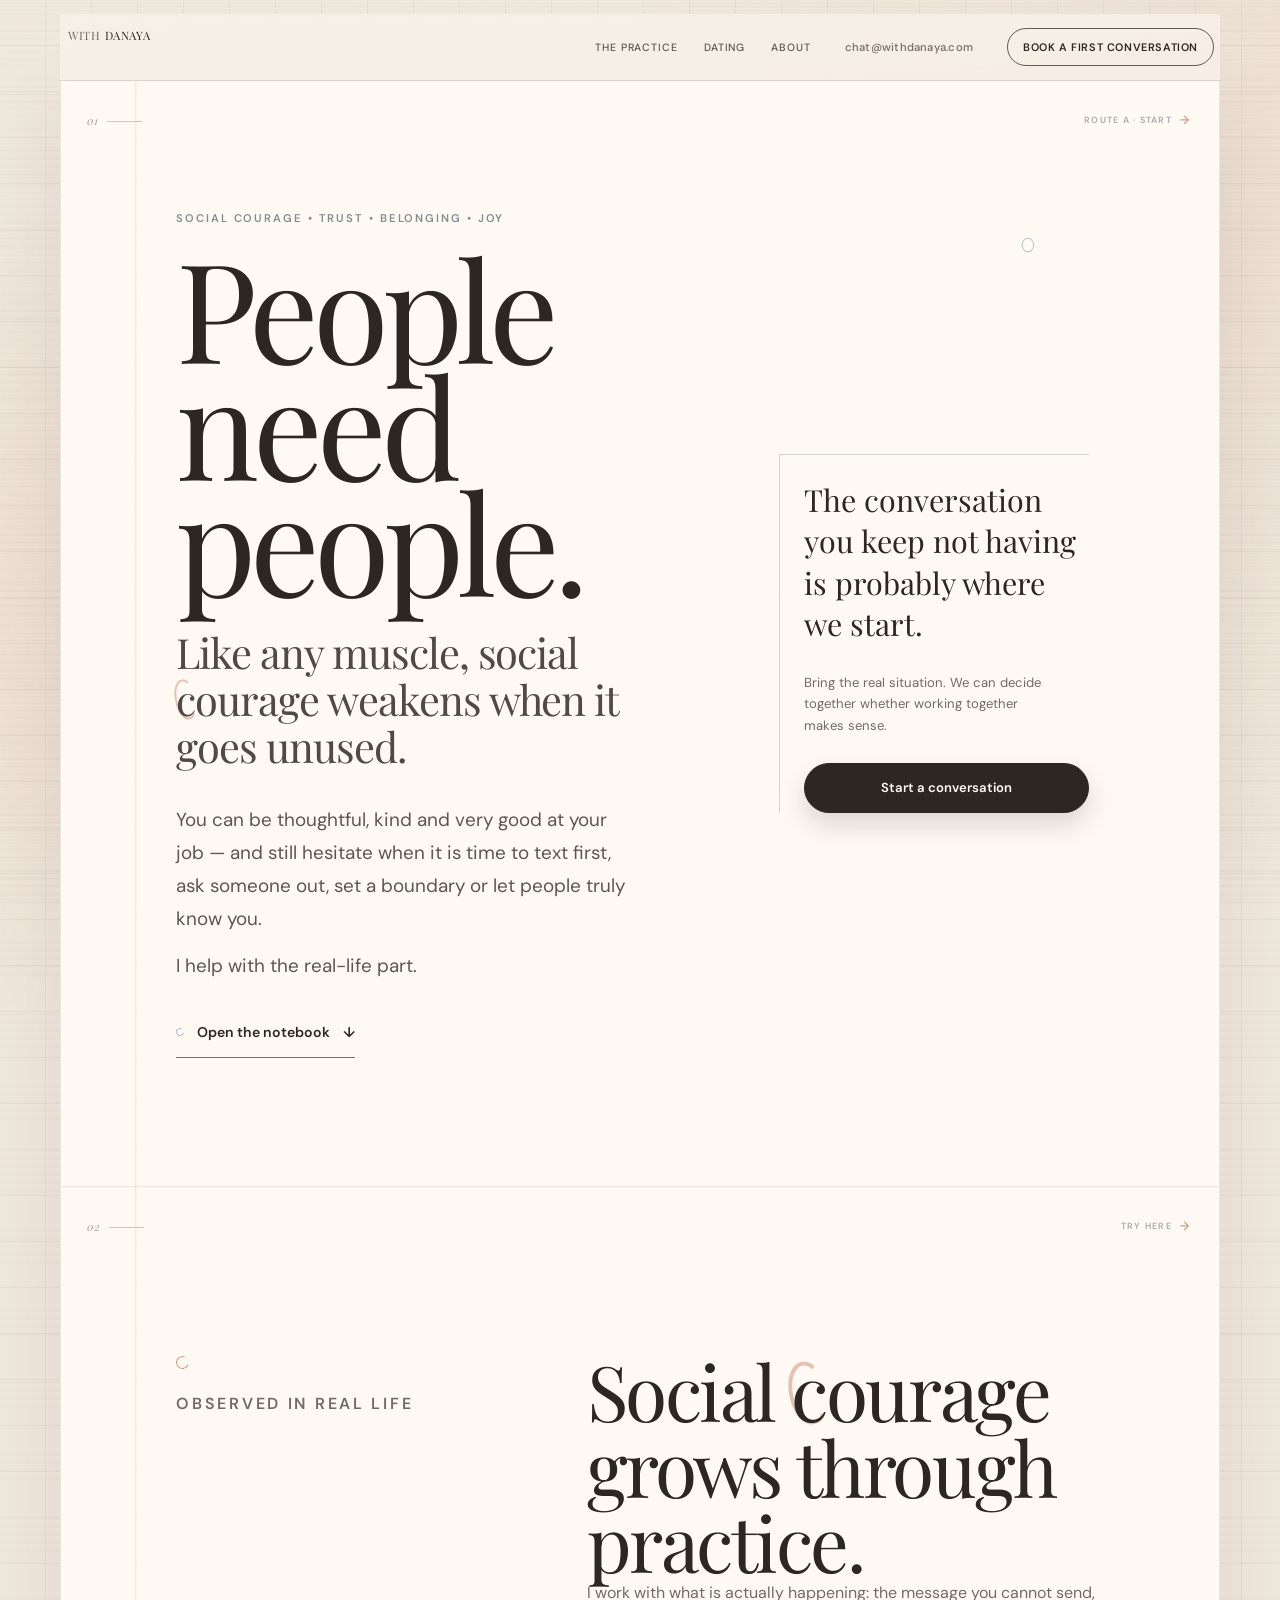
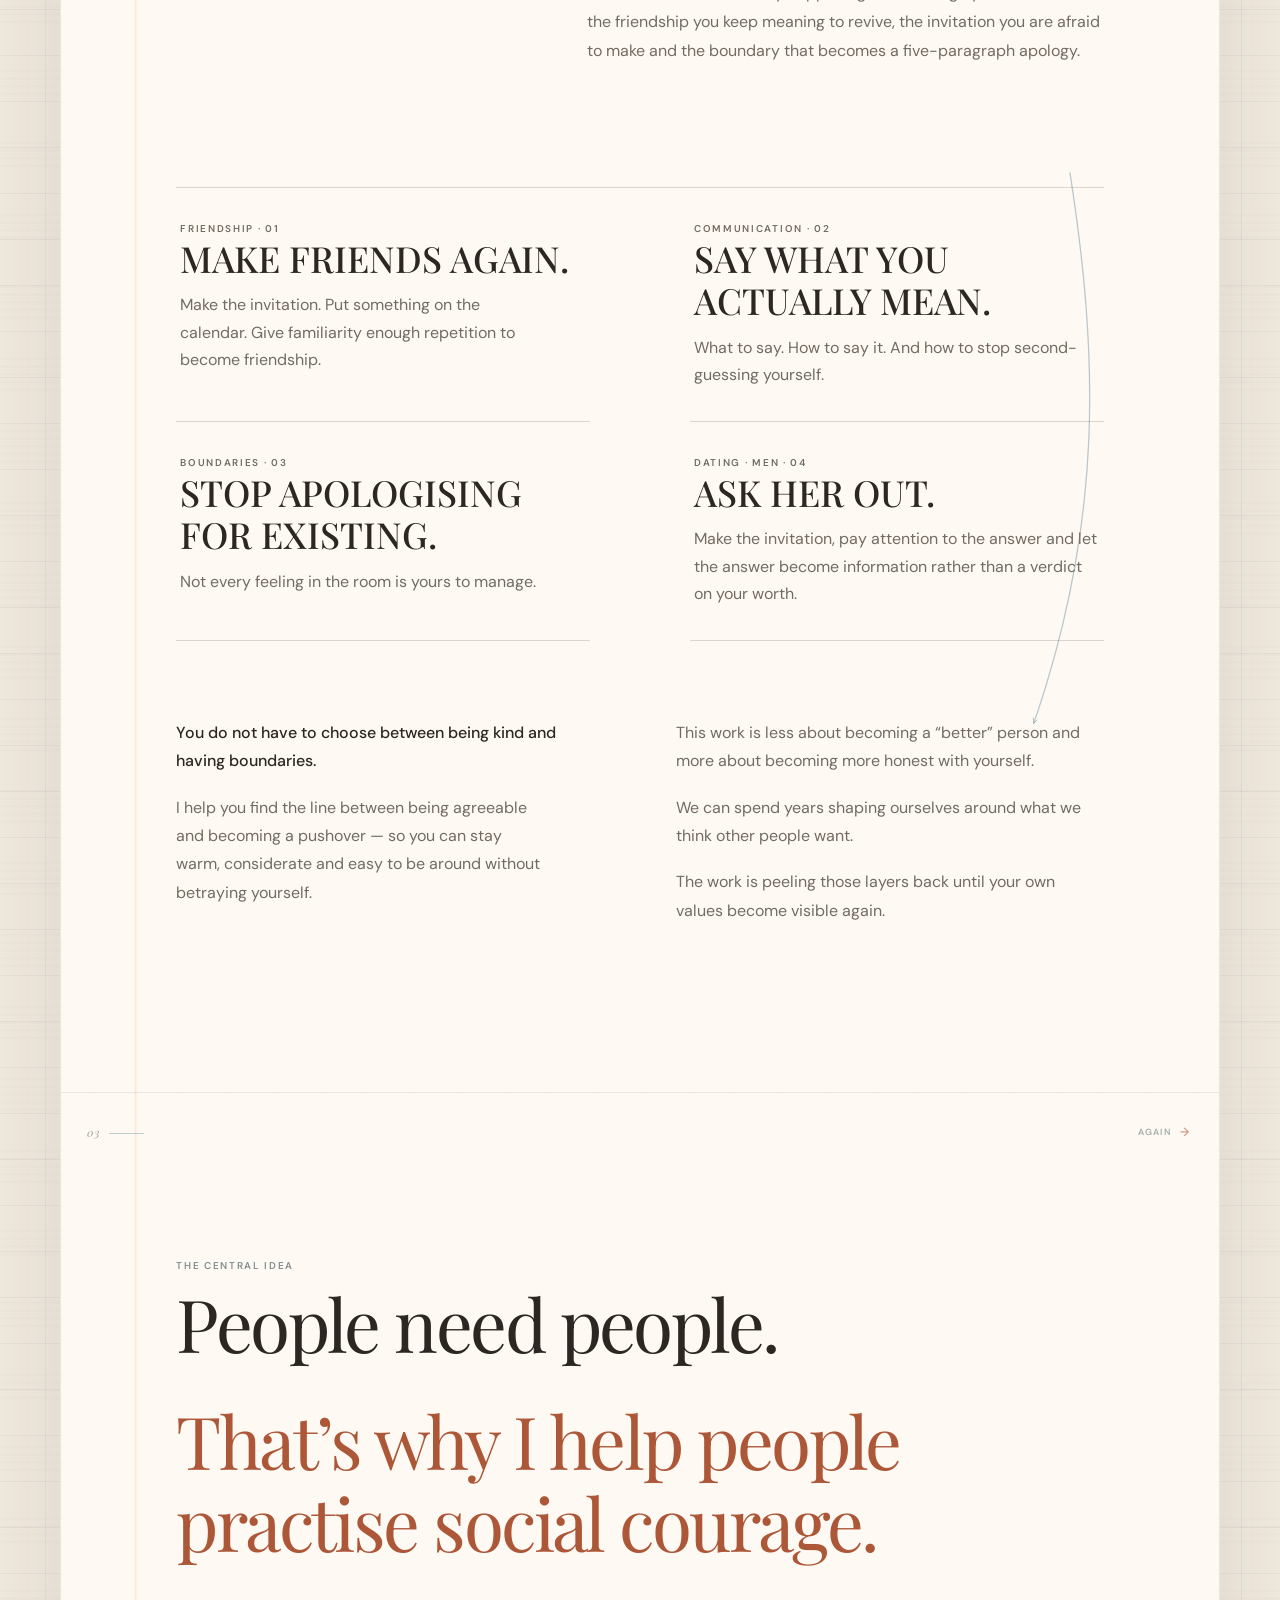
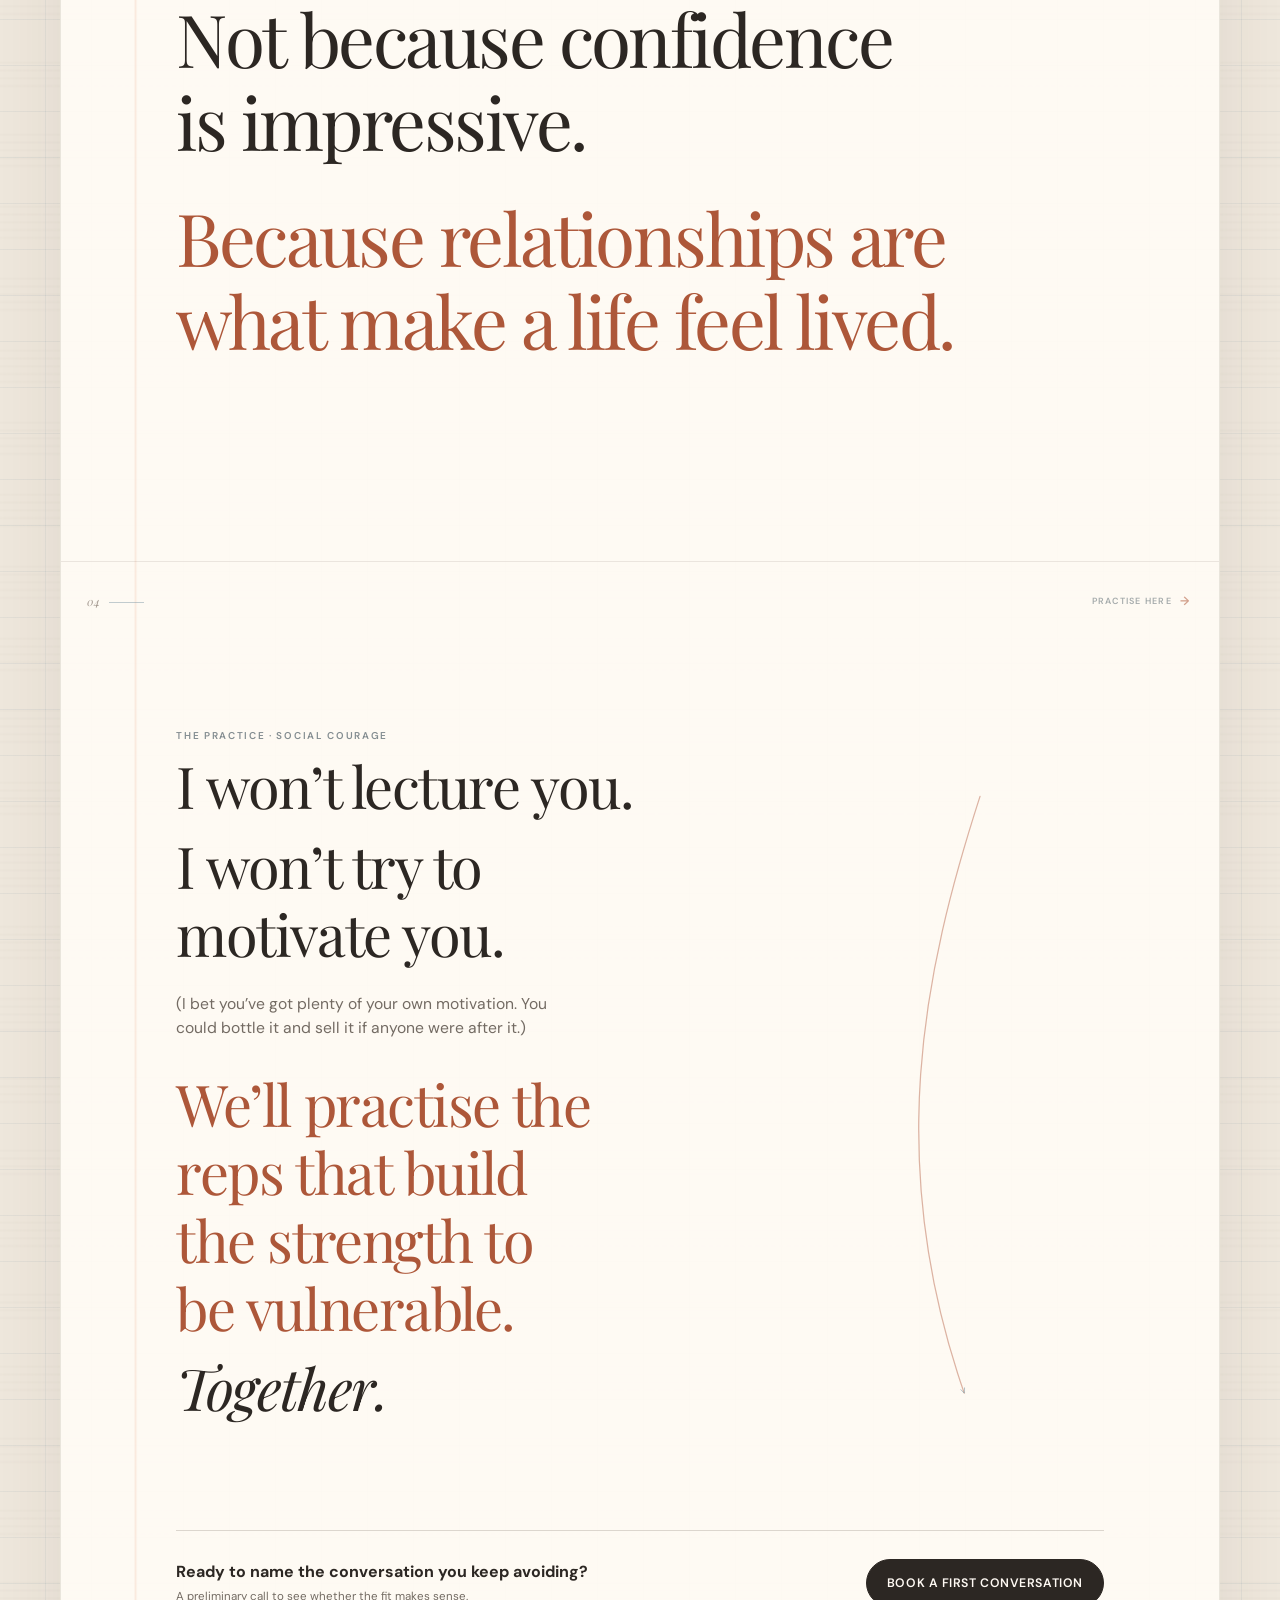
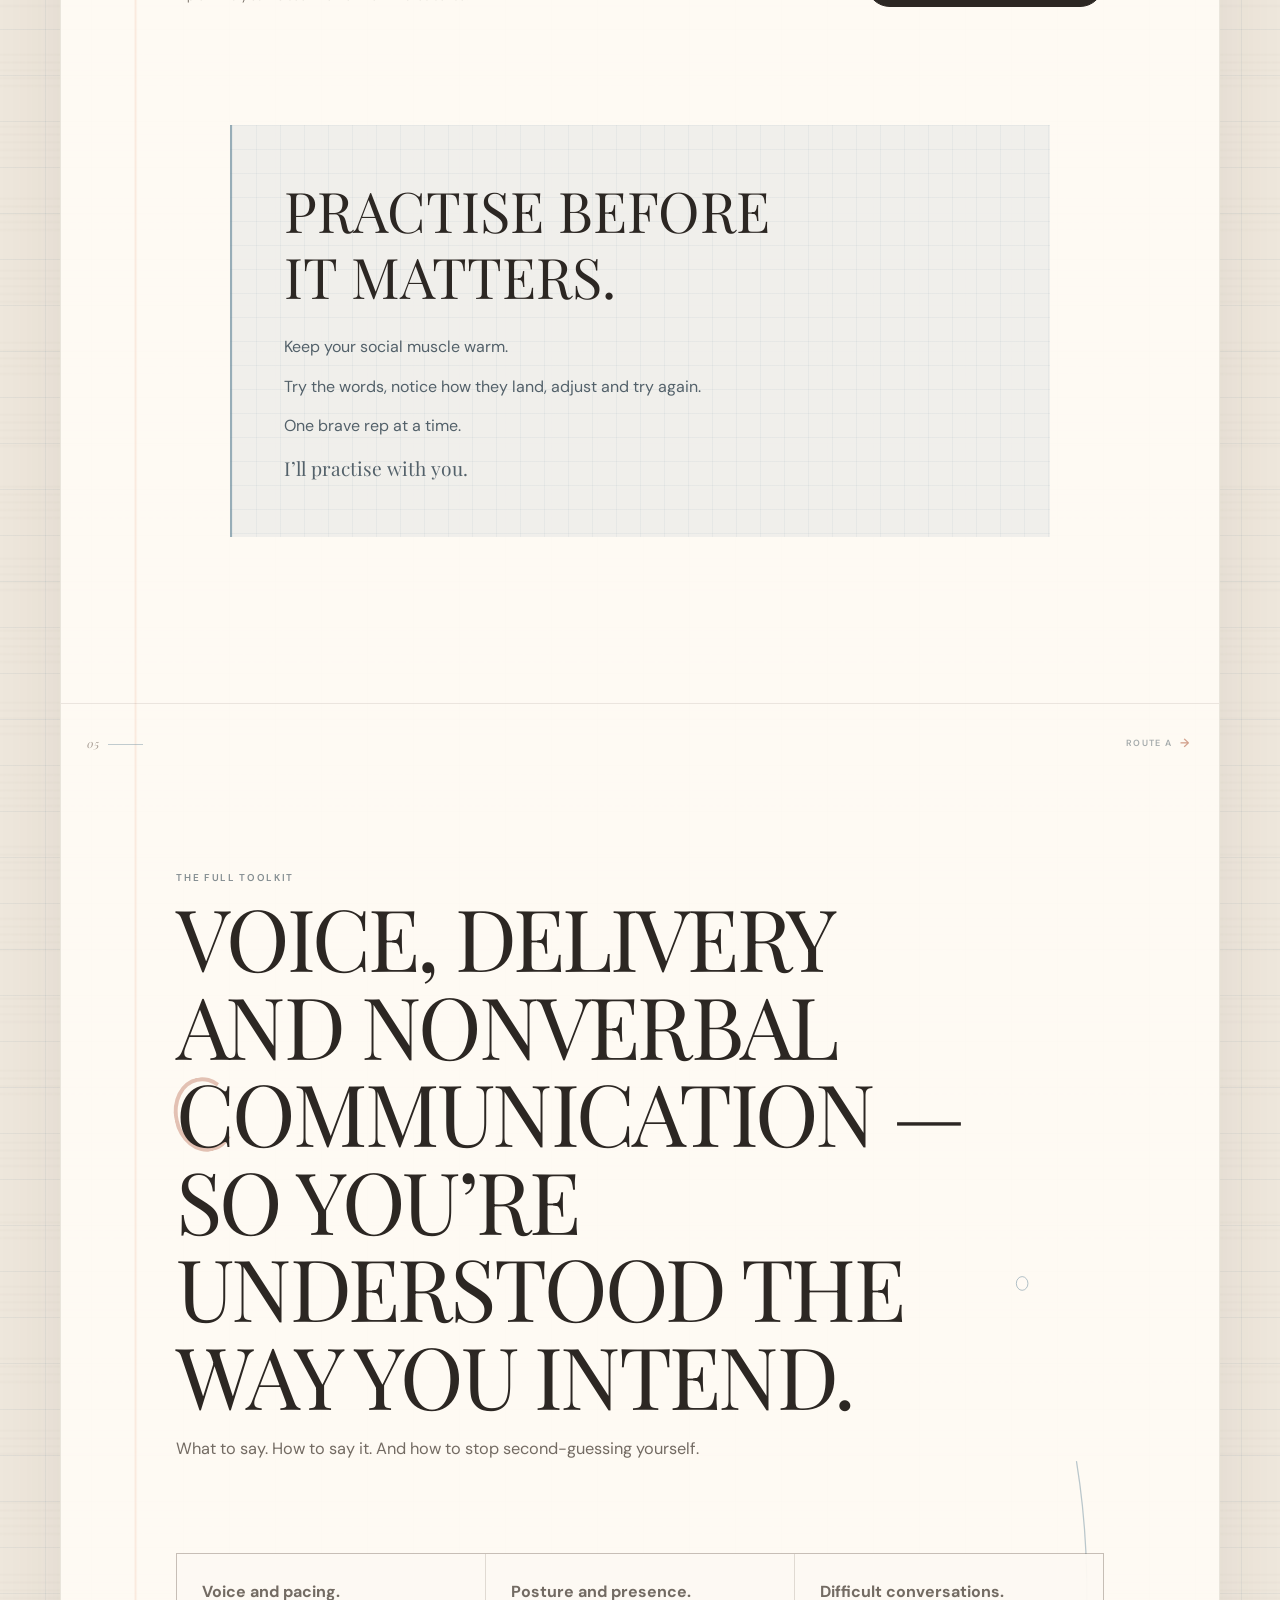
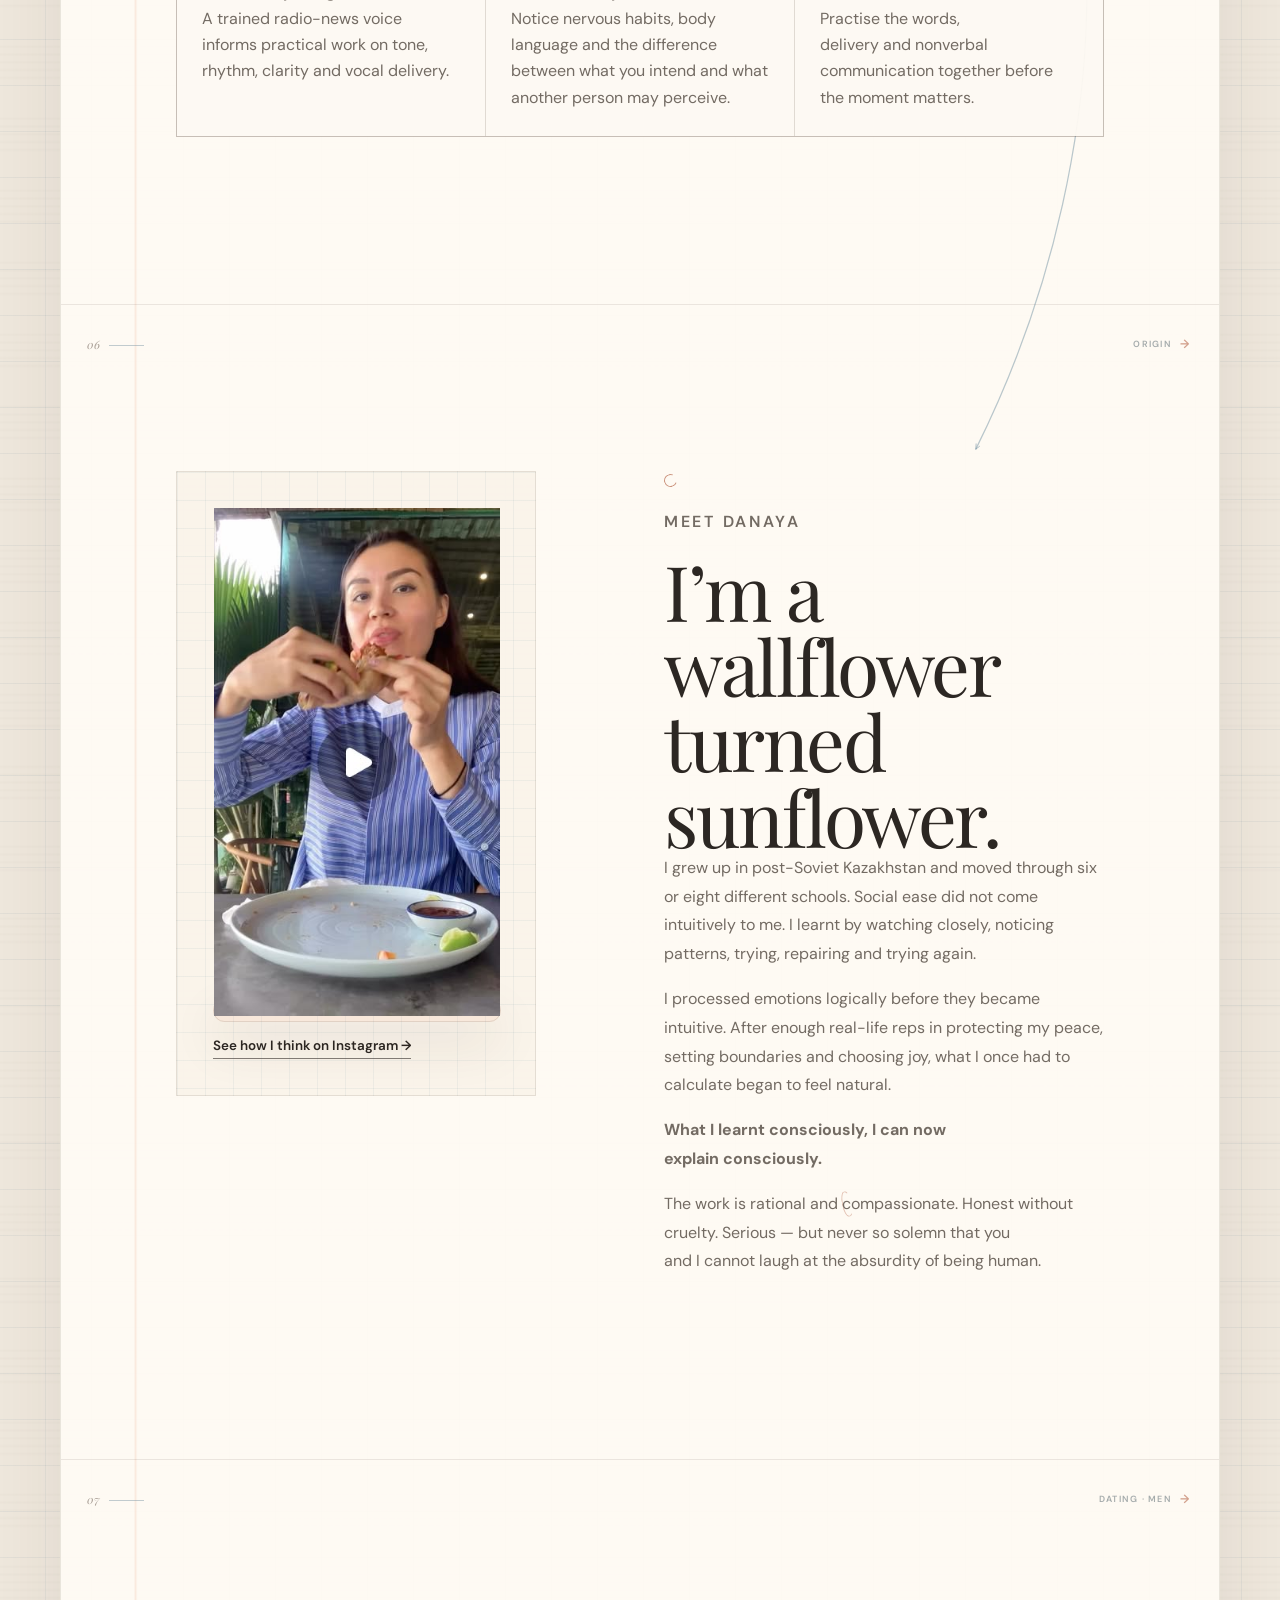
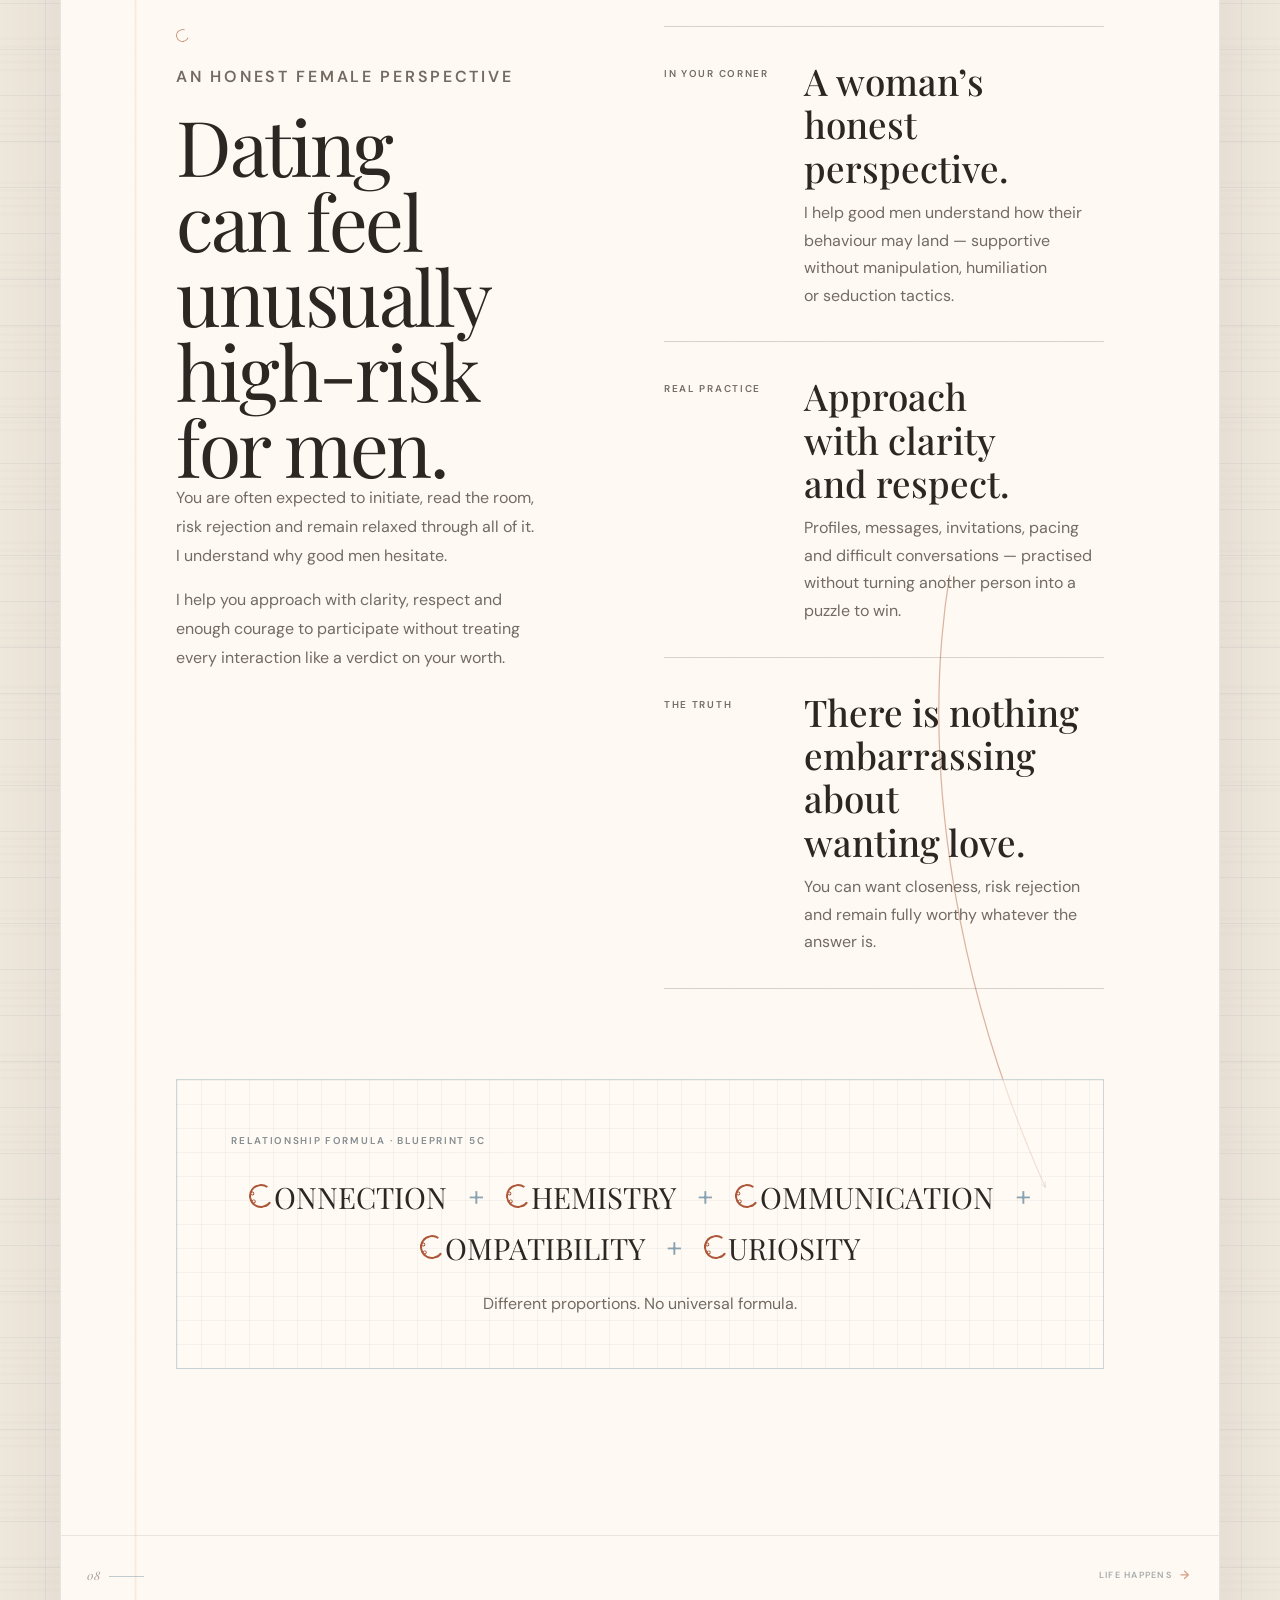
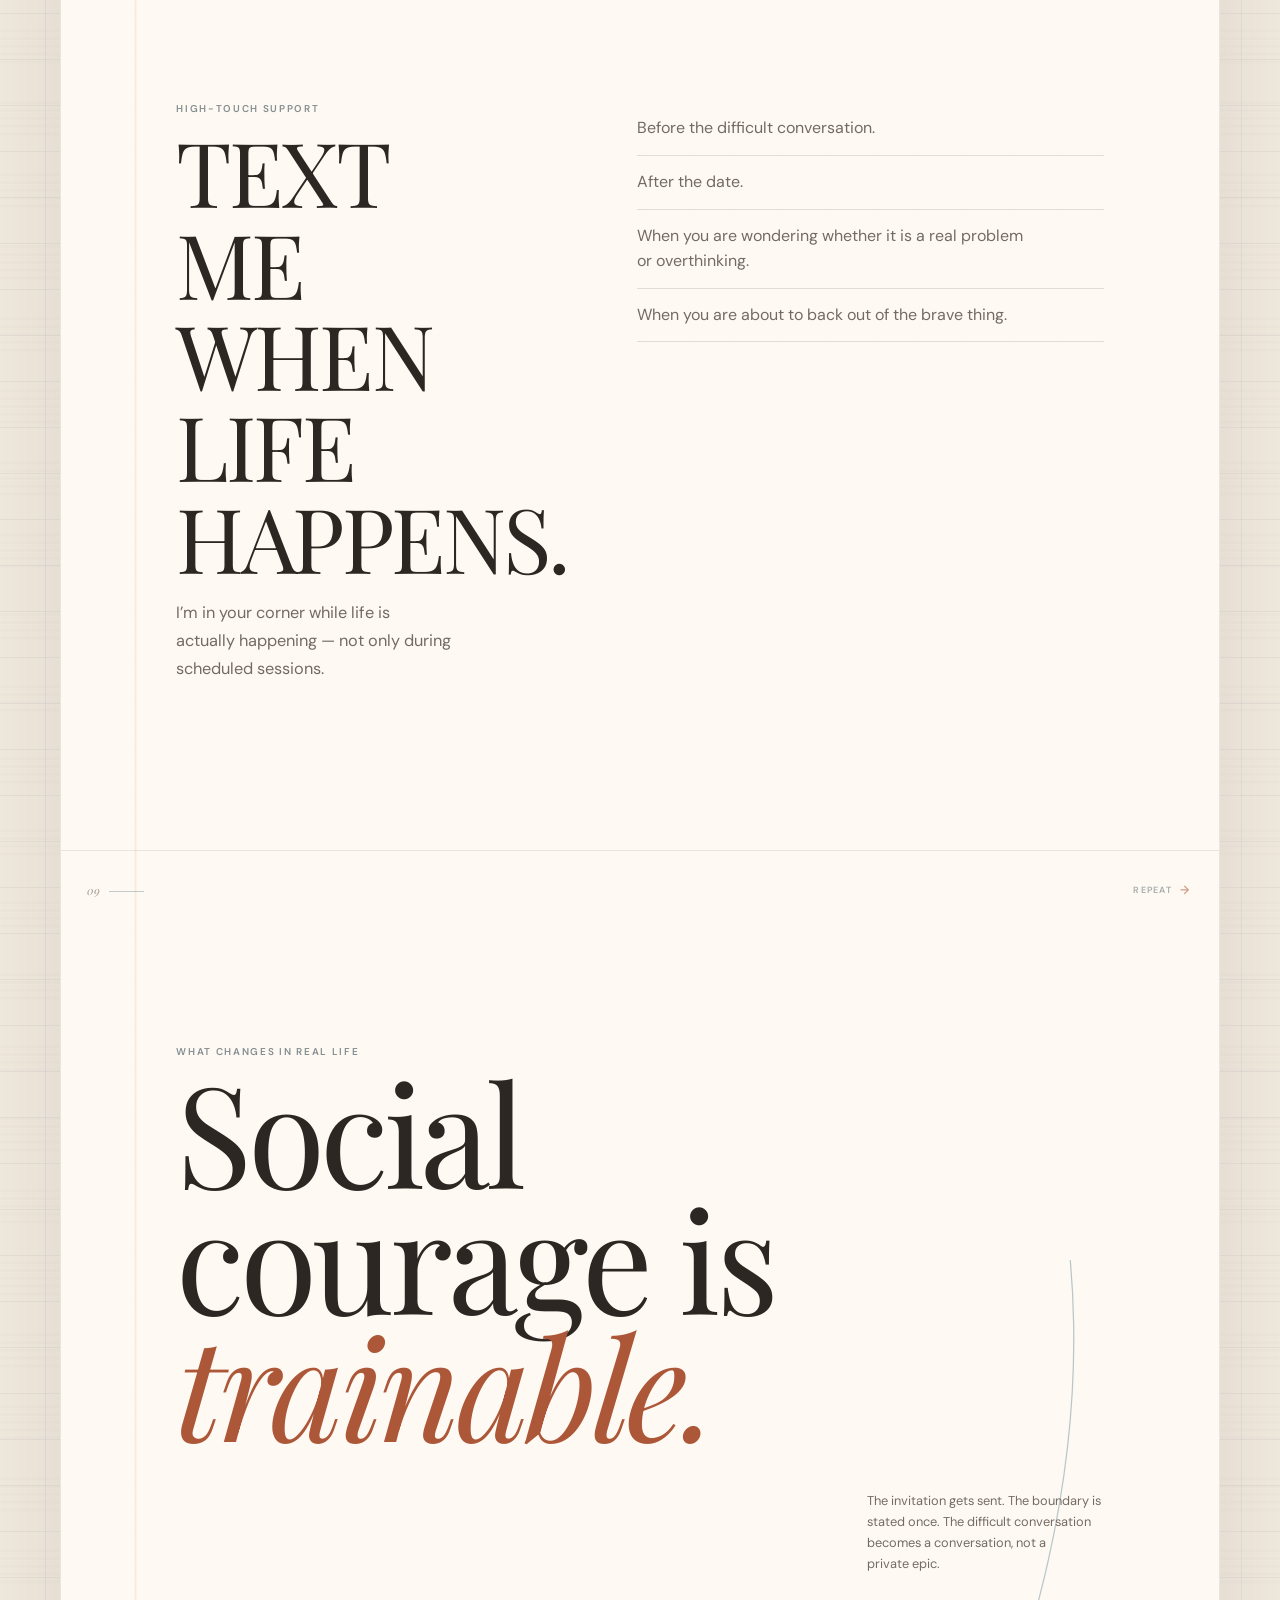
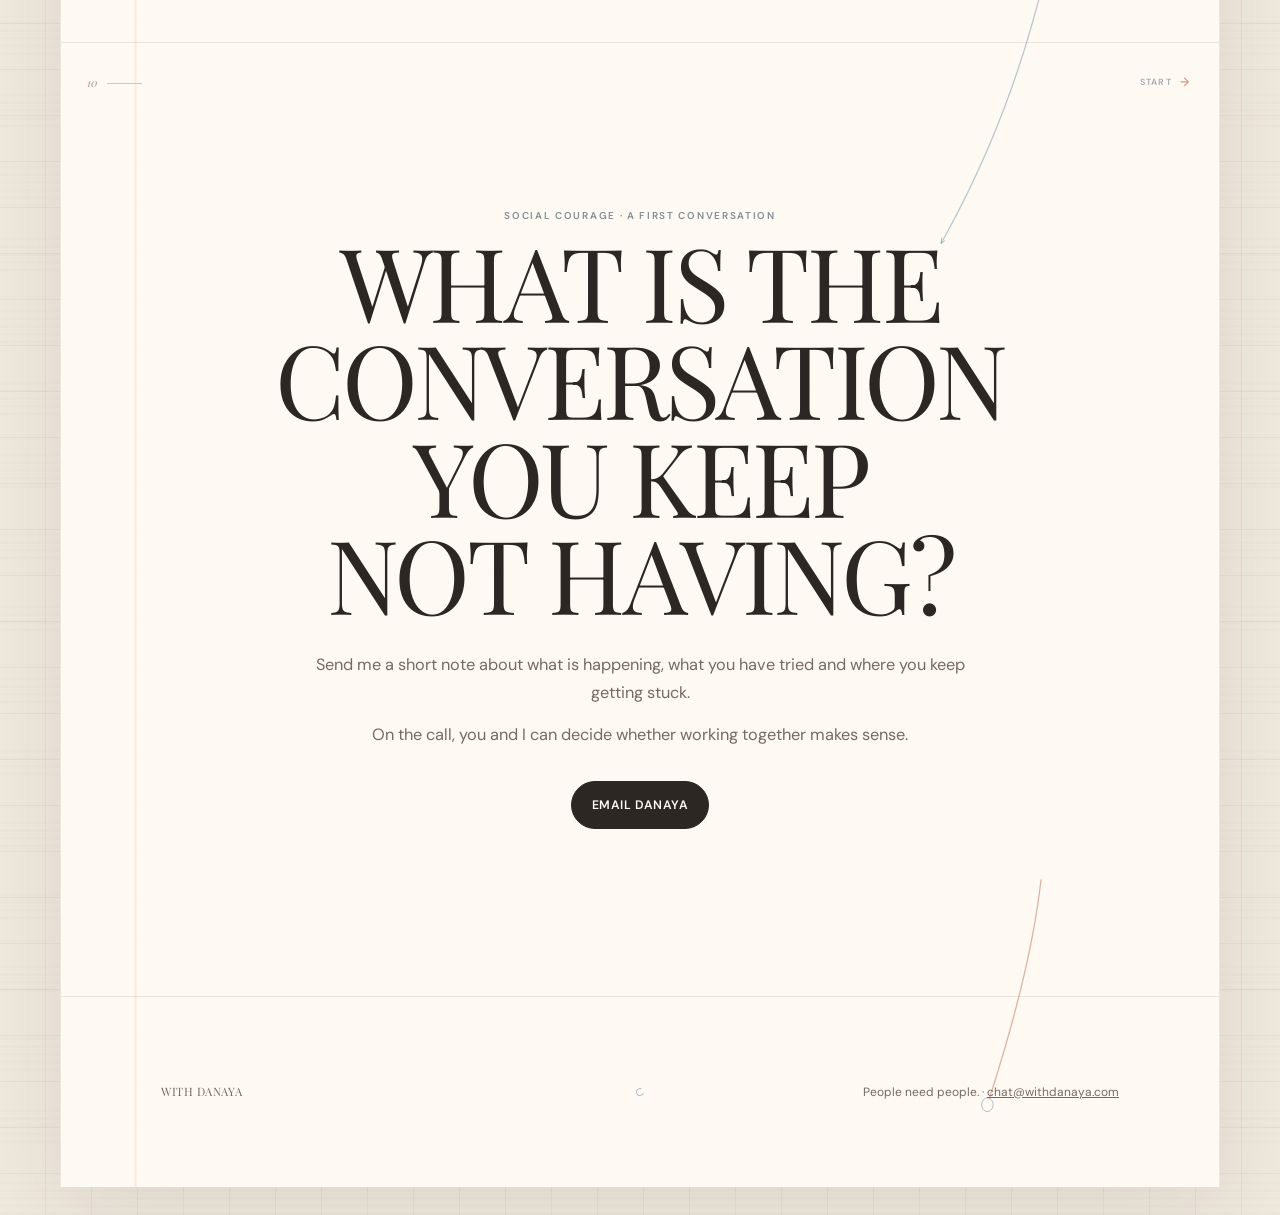
==== commit 57da3539: "Refine contact flow and mobile reading" ====
--- a/index.html
+++ b/index.html
@@ -4,7 +4,7 @@
   <meta charset="UTF-8" />
   <meta name="viewport" content="width=device-width, initial-scale=1.0" />
   <meta name="description" content="WITH DANAYA is private, practical work for thoughtful adults who want more friendship, love, belonging and participation in real life." />
-  <meta name="build" content="with-danaya-v09" />
+  <meta name="build" content="with-danaya-v10" />
   <title>WITH DANAYA — People need people</title>
   <script>document.documentElement.classList.add('js');</script>
   <link rel="preconnect" href="https://fonts.googleapis.com" />
@@ -1524,6 +1524,46 @@
       transform: translateY(-1px);
     }
 
+    .header-email {
+      display: inline-flex;
+      align-items: center;
+      min-height: 38px;
+      color: var(--muted);
+      font-size: 0.7rem;
+      font-weight: 500;
+      letter-spacing: 0.02em;
+      text-decoration: none;
+      white-space: nowrap;
+      transition: color 180ms ease;
+    }
+
+    .header-email:hover { color: var(--papaya-dark); }
+    .header-email-short { display: none; }
+
+    h1, h2, h3 { text-wrap: balance; }
+    p { text-wrap: pretty; }
+
+    .subtle-c {
+      position: relative;
+      display: inline-block;
+      color: inherit;
+      isolation: isolate;
+    }
+
+    .subtle-word { white-space: nowrap; }
+    .mobile-break { display: none; }
+
+    .subtle-c::after {
+      content: "";
+      position: absolute;
+      inset: 0.1em -0.02em 0.05em -0.03em;
+      z-index: -1;
+      border: 0.055em solid rgba(173, 87, 57, 0.34);
+      border-right-color: transparent;
+      border-radius: 50%;
+      transform: rotate(-12deg);
+    }
+
     .hero-journal { align-items: start; }
 
     .hero-journal .coordinate {
@@ -1579,7 +1619,8 @@
     }
 
     .philosophy-lines span:nth-child(2),
-    .philosophy-lines span:nth-child(4) { color: var(--papaya-dark); }
+    .philosophy-lines span:nth-child(4),
+    .philosophy-lines span:nth-child(5) { color: var(--papaya-dark); }
 
     .practice-promise {
       display: grid;
@@ -1596,9 +1637,21 @@
       letter-spacing: -0.025em;
     }
 
-    .promise-lines span { display: block; margin-bottom: 12px; }
-    .promise-lines span:nth-last-child(2) { margin-top: 30px; color: var(--papaya-dark); }
-    .promise-lines span:last-child { font-style: italic; }
+    .promise-lines > span { display: block; margin-bottom: 12px; }
+    .promise-lines .promise-action { margin-top: 30px; color: var(--papaya-dark); }
+    .promise-lines .promise-together { font-style: italic; }
+
+    .promise-lines .promise-aside {
+      max-width: 690px;
+      margin: 24px 0 28px;
+      color: var(--muted);
+      font-family: var(--sans);
+      font-size: clamp(0.82rem, 1.35vw, 0.98rem);
+      font-style: normal;
+      font-weight: 400;
+      line-height: 1.55;
+      letter-spacing: 0;
+    }
 
     .practice-summary {
       padding: 26px 0 0 26px;
@@ -1630,6 +1683,35 @@
 
     .cta-band p { margin: 0; }
     .cta-band .cta-microcopy { margin-top: 6px; text-align: left; }
+
+    .practice-insert {
+      max-width: 820px;
+      margin: clamp(64px, 10vw, 118px) auto 0;
+      padding: clamp(30px, 5vw, 52px);
+      border-left: 2px solid rgba(117, 147, 163, 0.72);
+      color: var(--ink);
+      background:
+        linear-gradient(rgba(117, 147, 163, 0.08) 1px, transparent 1px),
+        linear-gradient(90deg, rgba(117, 147, 163, 0.08) 1px, transparent 1px),
+        rgba(117, 147, 163, 0.1);
+      background-size: 24px 24px;
+    }
+
+    .practice-insert h3 {
+      margin-bottom: 24px;
+      font-size: clamp(1.8rem, 4.5vw, 3.5rem);
+      font-weight: 400;
+      text-transform: uppercase;
+    }
+
+    .practice-insert p {
+      max-width: 620px;
+      margin-bottom: 12px;
+      color: #53616a;
+      line-height: 1.72;
+    }
+
+    .practice-insert p:last-child { margin-bottom: 0; font-family: var(--serif); font-size: 1.2rem; }
 
     .section-cta {
       display: inline-flex;
@@ -1682,6 +1764,7 @@
 
     .belief-copy p { margin: 0; color: var(--muted); line-height: 1.78; }
     .belief-copy strong { color: var(--ink); font-weight: 500; }
+    .belief-item p + p { margin-top: 18px; }
 
     .photo-card {
       display: block;
@@ -1803,6 +1886,7 @@
     .formula-term { display: inline-flex; align-items: center; }
 
     .horseshoe-c {
+      position: relative;
       display: inline-block;
       width: 0.82em;
       height: 0.82em;
@@ -1813,6 +1897,21 @@
       color: var(--papaya-dark);
       transform: rotate(-10deg);
     }
+
+    .horseshoe-c::before,
+    .horseshoe-c::after {
+      content: "";
+      position: absolute;
+      left: 0.02em;
+      width: 0.09em;
+      height: 0.09em;
+      border-radius: 50%;
+      background: var(--cream-solid);
+      box-shadow: 0 0 0 0.032em currentColor;
+    }
+
+    .horseshoe-c::before { top: 0.16em; }
+    .horseshoe-c::after { bottom: 0.16em; }
 
     .formula-plus { color: rgba(117, 147, 163, 0.84); font-family: var(--sans); font-weight: 300; }
 
@@ -1838,6 +1937,26 @@
       align-items: center;
       margin-top: 32px;
     }
+
+    .contact-route-link {
+      cursor: pointer;
+      text-decoration: none;
+      transition: color 180ms ease, transform 180ms ease;
+    }
+
+    .contact-route-link:hover { color: var(--papaya-dark); transform: translateX(2px); }
+    .contact-route-link:active { transform: translateX(3px); }
+
+    .contact-highlight {
+      animation: contact-pulse 900ms ease;
+    }
+
+    @keyframes contact-pulse {
+      0%, 100% { background-color: transparent; }
+      45% { background-color: rgba(223, 129, 91, 0.08); }
+    }
+
+    .mobile-copy { display: none !important; }
 
     .mobile-cta {
       display: none;
@@ -1882,14 +2001,13 @@
     .mobile-cta.is-hidden { display: none !important; }
 
     @media (max-width: 860px) {
-      body { padding-bottom: calc(76px + env(safe-area-inset-bottom)); }
+      body { padding-bottom: 0; }
       .site-nav { justify-content: flex-start; }
-      .nav-links,
-      .nav-cta { display: none; }
-      .mobile-cta { display: flex; }
+      .nav-links { display: none; }
+      .nav-cta { margin-left: auto; }
+      .header-email { margin-left: auto; }
       .practice-promise,
       .text-support { grid-template-columns: 1fr; }
-      .practice-summary { max-width: 520px; }
       .toolkit-grid { grid-template-columns: 1fr; }
       .toolkit-grid p { min-height: 0; }
       .photo-card { width: min(100%, 520px); }
@@ -1903,6 +2021,16 @@
       .brand { padding-left: 5px; }
       .brand-with,
       .brand-name { font-size: 0.68rem; }
+      .nav-cta { display: none; }
+      .header-email-full { display: none; }
+      .header-email-short { display: inline; }
+      .header-email {
+        min-height: 44px;
+        padding: 0 8px;
+        font-size: 0.72rem;
+        letter-spacing: 0.06em;
+        text-transform: uppercase;
+      }
       .hero-journal .coordinate {
         max-width: 285px;
         font-size: 0.7rem;
@@ -1913,8 +2041,35 @@
         overflow-wrap: normal;
         word-break: normal;
       }
-      .hero-thesis { font-size: clamp(1.55rem, 8vw, 2rem); }
+      .hero-thesis {
+        font-size: clamp(1.28rem, 6.4vw, 1.65rem);
+        letter-spacing: -0.035em;
+      }
+      .desktop-copy { display: none !important; }
+      .mobile-copy { display: block !important; }
+      .mobile-break { display: block; }
+      .promise-lines .promise-aside {
+        width: calc(100% + 14px);
+        max-width: calc(100% + 14px);
+        margin-top: 22px;
+        margin-bottom: 30px;
+        font-size: clamp(0.62rem, 2.8vw, 0.74rem);
+        line-height: 1.48;
+        letter-spacing: -0.015em;
+        text-wrap: balance;
+      }
       .philosophy-lines { font-size: clamp(2.05rem, 11.3vw, 3.2rem); }
+      .voice-toolkit h2 { font-size: clamp(1.55rem, 7.8vw, 2.05rem); line-height: 1.08; }
+      .story-copy h2 { font-size: clamp(1.78rem, 9vw, 2.3rem); line-height: 1.04; }
+      .final-note h2 { font-size: clamp(1.55rem, 7.8vw, 2rem); line-height: 1.06; }
+      .screen-annotation.mobile-copy {
+        width: calc(100% + 26px);
+        max-width: calc(100% + 26px);
+        margin-left: -13px;
+        font-size: 0.66rem;
+        line-height: 1.7;
+        letter-spacing: -0.015em;
+      }
       .statement-list,
       .belief-copy { grid-template-columns: 1fr; }
       .statement-card { min-height: 0; }
@@ -1943,7 +2098,6 @@
         white-space: nowrap;
       }
       .final-cta-wrap { display: flex; width: 100%; min-width: 0; }
-      .mobile-cta a { font-size: 0.72rem; }
     }
 
     @media print {
@@ -1962,7 +2116,11 @@
       <a href="#dating">Dating</a>
       <a href="#about">About</a>
     </div>
-    <a class="nav-cta" href="mailto:chat@withdanaya.com?subject=First%20conversation%20with%20Danaya">Book a first conversation ☎️</a>
+    <a class="header-email" href="mailto:chat@withdanaya.com" data-contact-link aria-label="Email Danaya at chat@withdanaya.com">
+      <span class="header-email-full">chat@withdanaya.com</span>
+      <span class="header-email-short" aria-hidden="true">Email</span>
+    </a>
+    <a class="nav-cta" href="#contact" data-contact-link>Book a first conversation</a>
   </nav>
 
   <main id="top" class="field-book">
@@ -1989,21 +2147,17 @@
       <div>
         <p class="coordinate">Social courage • trust • belonging • joy</p>
         <h1 id="hero-title">People need people.</h1>
-        <p class="hero-thesis">Like any muscle, social courage weakens when it goes unused.</p>
-        <p class="hero-lead">You can be thoughtful, kind and very good at your job — and still hesitate when it is time to text first, ask someone out, set a boundary or let people truly know you.</p>
+        <p class="hero-thesis desktop-copy">Like any muscle, social <span class="subtle-word"><span class="subtle-c">c</span>ourage</span> weakens when it goes unused.</p>
+        <p class="hero-thesis mobile-copy">Like any muscle,<br />social courage weakens<br />when it goes unused.</p>
+        <p class="hero-lead desktop-copy">You can be thoughtful, kind and very good at your job — and still hesitate when it is time to text first, ask someone out, set a boundary or let people truly know you.</p>
+        <p class="hero-lead mobile-copy">You can be thoughtful, kind and very good at your job —<br />and still hesitate when it is<br />time to text first,<br />ask someone out,<br />set a boundary, or<br />let people truly know you.</p>
         <p class="hero-lead">I help with the real-life part.</p>
         <a class="journal-link" href="#field-notes"><span class="c-mark small" aria-hidden="true"></span> Open the notebook <span aria-hidden="true">↓</span></a>
       </div>
       <aside class="practice-note" aria-label="How Danaya and a client practise courage together">
-        <p class="practice-statement">
-          <span>I won’t lecture you.</span>
-          <span>I won’t try to motivate you.</span>
-          <span>You probably have plenty of motivation already.</span>
-        </p>
-        <p class="practice-explanation">We’ll practise the reps that build the strength to be vulnerable.</p>
-        <p class="practice-explanation">Together.</p>
-        <a class="practice-cta" href="mailto:chat@withdanaya.com?subject=First%20conversation%20with%20Danaya">Book a first conversation ☎️</a>
-        <p class="cta-microcopy">A preliminary call to see whether the fit makes sense.</p>
+        <p class="practice-statement">The conversation you keep not having is probably where we start.</p>
+        <p class="practice-explanation">Bring the real situation. We can decide together whether working together makes sense.</p>
+        <a class="practice-cta" href="#contact" data-contact-link>Start a conversation</a>
       </aside>
     </section>
 
@@ -2016,8 +2170,8 @@
           <p class="coordinate" style="margin-top: 16px;">Observed in real life</p>
         </div>
         <div>
-          <h2 id="field-notes-title">Social courage grows through practice.</h2>
-          <p>I work with what is actually happening: the message you cannot send, the friendship you keep meaning to revive, the invitation you are afraid to make and the boundary that becomes a five-paragraph apology.</p>
+          <h2 id="field-notes-title">Social <span class="subtle-word"><span class="subtle-c">c</span>ourage</span> grows through practice.</h2>
+          <p>I work with what is actually happening: the message you cannot send, the friendship you keep meaning to revive, the&nbsp;invitation you are afraid to&nbsp;make and&nbsp;the boundary that becomes a five-paragraph apology.</p>
         </div>
       </div>
 
@@ -2040,13 +2194,20 @@
         <article class="statement-card">
           <p class="coordinate">Dating · men · 04</p>
           <h3>Ask her out.</h3>
-          <p>Make the invitation, pay attention to the answer and let the answer become information rather than a verdict on your worth.</p>
+          <p>Make the invitation, pay attention to the answer and&nbsp;let the answer become information rather than a&nbsp;verdict on your worth.</p>
         </article>
       </div>
 
       <div class="belief-copy">
-        <p><strong>You do not have to choose between being kind and having boundaries.</strong> I help you find the line between being agreeable and becoming a pushover — so you can stay warm, considerate and easy to be around without betraying yourself.</p>
-        <p>This work is less about becoming a “better” person and more about becoming more honest with yourself. We can spend years shaping ourselves around what we think other people want. The work is peeling those layers back until your own values become visible again.</p>
+        <div class="belief-item">
+          <p><strong>You do not have to choose between being kind and having boundaries.</strong></p>
+          <p>I help you find the line between being agreeable and becoming a pushover — so you can stay warm, considerate and&nbsp;easy to be around without betraying yourself.</p>
+        </div>
+        <div class="belief-item">
+          <p>This work is less about becoming a “better” person and more about becoming more honest with yourself.</p>
+          <p>We can spend years shaping ourselves around what we think other people want.</p>
+          <p>The work is peeling those layers back until your own values become visible again.</p>
+        </div>
       </div>
     </section>
 
@@ -2057,9 +2218,10 @@
         <p class="coordinate">The central idea</p>
         <h2 id="philosophy-title" class="philosophy-lines">
           <span>People need people.</span>
-          <span>That’s why I help people practise social courage.</span>
+          <span>That’s why <br class="mobile-break" />I help people practise <br class="mobile-break" />social courage.</span>
           <span>Not because confidence is impressive.</span>
-          <span>Because relationships are what make a life feel lived.</span>
+          <span class="desktop-copy">Because relationships are what make a life feel lived.</span>
+          <span class="mobile-copy">Because<br />relationships<br />are what make<br />a life feel lived.</span>
         </h2>
       </div>
     </section>
@@ -2071,27 +2233,28 @@
         <div>
           <p class="coordinate">The practice · social courage</p>
           <h2 id="practice-title" class="promise-lines">
-            <span>I won’t lecture you.</span>
-            <span>I won’t try to motivate you.</span>
-            <span>You probably have plenty of motivation already.</span>
-            <span>We’ll practise the reps that build the strength to be vulnerable.</span>
-            <span>Together.</span>
+            <span>I won’t <br class="mobile-break" />lecture you.</span>
+            <span>I won’t try <br class="mobile-break" />to motivate you.</span>
+            <span class="promise-aside">(I bet you’ve got plenty of your own motivation. You could bottle it and sell it if anyone were after it.)</span>
+            <span class="promise-action">We’ll practise <br class="mobile-break" />the reps that build <br class="mobile-break" />the strength <br class="mobile-break" />to be vulnerable.</span>
+            <span class="promise-together">Together.</span>
           </h2>
         </div>
-        <aside class="practice-summary">
-          <p class="big-note">I don’t motivate.<br />We practise.</p>
-          <p>One brave rep at a time.</p>
-          <p>Practise before it matters. Keep your social muscle warm. Try the words, notice how they land, adjust and try again.</p>
-          <p>I’ll practise with you.</p>
-        </aside>
       </div>
       <div class="cta-band">
         <div>
-          <p><strong>Ready to name the conversation you keep avoiding?</strong></p>
+          <p><strong>Ready to name the&nbsp;conversation you keep avoiding?</strong></p>
           <p class="cta-microcopy">A preliminary call to see whether the fit makes sense.</p>
         </div>
-        <a class="section-cta" href="mailto:chat@withdanaya.com?subject=First%20conversation%20with%20Danaya">Book a first conversation ☎️</a>
+        <a class="section-cta" href="#contact" data-contact-link>Book a first conversation</a>
       </div>
+      <aside class="practice-insert" aria-label="Practice before it matters">
+        <h3>Practise before it matters.</h3>
+        <p>Keep your social muscle warm.</p>
+        <p>Try the words, notice how they land, adjust and try again.</p>
+        <p>One brave rep at a time.</p>
+        <p>I’ll practise with you.</p>
+      </aside>
     </section>
 
     <section class="folio reveal" aria-labelledby="voice-title">
@@ -2099,13 +2262,13 @@
       <span class="folio-route-mark" aria-hidden="true">Route A</span>
       <div class="voice-toolkit">
         <p class="coordinate">The full toolkit</p>
-        <h2 id="voice-title">Voice, delivery and nonverbal communication — so you’re understood the way you intend.</h2>
+        <h2 id="voice-title"><span class="desktop-copy">Voice, delivery and nonverbal <span class="subtle-word"><span class="subtle-c">c</span>ommunication</span> — so you’re understood the way you intend.</span><span class="mobile-copy">Voice, delivery<br />and nonverbal<br /><span class="subtle-word"><span class="subtle-c">c</span>ommunication</span> —<br />so you’re understood<br />the way you intend.</span></h2>
         <p class="section-copy">What to say. How to say it. And how to stop second-guessing yourself.</p>
       </div>
       <div class="toolkit-grid">
-        <p><strong>Voice and pacing.</strong><br />A trained radio-news voice informs practical work on tone, rhythm, clarity and vocal delivery.</p>
-        <p><strong>Posture and presence.</strong><br />Notice nervous habits, body language and the difference between what you intend and what another person may perceive.</p>
-        <p><strong>Difficult conversations.</strong><br />Practise the words, delivery and nonverbal communication together before the moment matters.</p>
+        <p><strong>Voice and pacing.</strong><br />A trained radio-news voice informs practical work on tone, rhythm, clarity and&nbsp;vocal delivery.</p>
+        <p><strong>Posture and presence.</strong><br />Notice nervous habits, body language and&nbsp;the&nbsp;difference between what you intend and&nbsp;what another person may perceive.</p>
+        <p><strong>Difficult conversations.</strong><br />Practise the words, delivery and nonverbal communication together before the&nbsp;moment matters.</p>
       </div>
     </section>
 
@@ -2122,11 +2285,11 @@
         <div class="story-copy">
           <span class="c-mark" aria-hidden="true"></span>
           <p class="coordinate" style="margin-top: 16px;">Meet Danaya</p>
-          <h2 id="about-title">I’m a wallflower turned sunflower.</h2>
-          <p>I grew up in post-Soviet Kazakhstan and moved through six or eight different schools. Social ease did not come intuitively to me. I learnt by watching closely, noticing patterns, trying, repairing and trying again.</p>
+          <h2 id="about-title"><span class="desktop-copy">I’m a wallflower turned sunflower.</span><span class="mobile-copy">I’m<br />a wallflower<br />turned sunflower.</span></h2>
+          <p>I grew up in post-Soviet Kazakhstan and moved through six or eight different schools. Social ease did not come intuitively to me. I learnt by watching closely, noticing patterns, trying, repairing and&nbsp;trying again.</p>
           <p>I processed emotions logically before they became intuitive. After enough real-life reps in protecting my peace, setting boundaries and choosing joy, what I once had to calculate began to feel natural.</p>
-          <p><strong>What I learnt consciously, I can now explain consciously.</strong></p>
-          <p>The work is rational and compassionate. Honest without cruelty. Serious — but never so solemn that you and I cannot laugh at the absurdity of being human.</p>
+          <p><strong>What I learnt consciously, I&nbsp;can now explain consciously.</strong></p>
+          <p>The work is rational <span class="subtle-word">and&nbsp;<span class="subtle-c">c</span>ompassionate</span>. Honest without cruelty. Serious — but never so solemn that you and&nbsp;I&nbsp;cannot laugh at the&nbsp;absurdity of being human.</p>
         </div>
       </div>
     </section>
@@ -2139,17 +2302,17 @@
           <span class="c-mark" aria-hidden="true"></span>
           <p class="coordinate" style="margin-top: 16px;">An honest female perspective</p>
           <h2 id="dating-title">Dating can feel unusually high-risk for men.</h2>
-          <p>You are often expected to initiate, read the room, risk rejection and remain relaxed through all of it. I understand why good men hesitate.</p>
-          <p>I help you approach with clarity, respect and enough courage to participate without treating every interaction like a verdict on your worth.</p>
+          <p>You are often expected to&nbsp;initiate, read the room, risk rejection and remain relaxed through all of it. I understand why good men hesitate.</p>
+          <p>I help you approach with clarity, respect and enough courage to participate without treating every interaction like a&nbsp;verdict on your worth.</p>
         </div>
         <div class="offer-ledger">
           <article class="ledger-row">
             <p class="coordinate">In your corner</p>
-            <div><h3>A woman’s honest perspective.</h3><p>I help good men understand how their behaviour may land — supportive without manipulation, humiliation or seduction tactics.</p></div>
+            <div><h3>A woman’s honest perspective.</h3><p>I help good men understand how their behaviour may land — supportive without manipulation, humiliation or&nbsp;seduction tactics.</p></div>
           </article>
           <article class="ledger-row">
             <p class="coordinate">Real practice</p>
-            <div><h3>Approach with clarity and respect.</h3><p>Profiles, messages, invitations, pacing and difficult conversations — practised without turning another person into a puzzle to win.</p></div>
+            <div><h3 class="desktop-copy">Approach with clarity and respect.</h3><h3 class="mobile-copy">Approach with<br />clarity and respect.</h3><p>Profiles, messages, invitations, pacing and difficult conversations — practised without turning another person into a puzzle to win.</p></div>
           </article>
           <article class="ledger-row">
             <p class="coordinate">The truth</p>
@@ -2188,10 +2351,9 @@
           <ul class="support-moments">
             <li>Before the difficult conversation.</li>
             <li>After the date.</li>
-            <li>When you are wondering whether it is a real problem or overthinking.</li>
+            <li>When you are wondering whether it is a real problem or&nbsp;overthinking.</li>
             <li>When you are about to back out of the brave thing.</li>
           </ul>
-          <p class="support-boundary">Text support is included during the programme. Voice notes are not part of the service. Response boundaries and expected response time will be stated before engagement.</p>
         </div>
       </div>
     </section>
@@ -2200,56 +2362,50 @@
       <span class="folio-number">09</span>
       <span class="folio-route-mark" aria-hidden="true">Repeat</span>
       <div>
-        <p class="coordinate">One brave rep at a time</p>
+        <p class="coordinate">What changes in real life</p>
         <h2 id="ordinary-title">Social courage is <em>trainable.</em></h2>
-        <p class="screen-annotation">The invitation gets sent. The boundary is stated once. The difficult conversation becomes a conversation, not a private epic.</p>
+        <p class="screen-annotation desktop-copy">The invitation gets sent. The boundary is stated once. The difficult conversation becomes a conversation, not a private epic.</p>
+        <p class="screen-annotation mobile-copy">The invitation gets sent.<br />The boundary is stated once.<br />The difficult conversation becomes a conversation,<br />not a private epic.</p>
       </div>
     </section>
 
     <section id="contact" class="folio final-note reveal" aria-labelledby="contact-title">
       <span class="folio-number">10</span>
-      <span class="folio-route-mark" aria-hidden="true">Start</span>
+      <a class="folio-route-mark contact-route-link" href="#contact" data-contact-link>Start</a>
       <div>
         <p class="coordinate">Social courage · a first conversation</p>
-        <h2 id="contact-title">What is the conversation you keep not having?</h2>
+        <h2 id="contact-title" tabindex="-1"><span class="desktop-copy">WHAT IS THE CONVERSATION YOU KEEP NOT HAVING?</span><span class="mobile-copy">WHAT IS<br />THE CONVERSATION<br />YOU KEEP NOT<br />HAVING?</span></h2>
         <p class="section-copy">Send me a short note about what is happening, what you have tried and where you keep getting stuck.</p>
         <p class="section-copy" style="margin-top: 14px;">On the call, you and I can decide whether working together makes sense.</p>
         <div class="final-cta-wrap">
-          <a class="section-cta" href="mailto:chat@withdanaya.com?subject=First%20conversation%20with%20Danaya">Book a first conversation ☎️</a>
-          <p class="cta-microcopy">A preliminary call to see whether the fit makes sense.</p>
+          <a class="section-cta" href="mailto:chat@withdanaya.com?subject=First%20conversation%20with%20Danaya">Email Danaya</a>
         </div>
-        <p class="fine-print">WITH DANAYA offers private practical support and education. It is not therapy, medical care or a substitute for licensed mental-health treatment. No particular social or romantic outcome is promised.</p>
       </div>
     </section>
 
     <footer class="field-footer">
       <p><span class="brand-with">WITH</span> <span class="brand-name">DANAYA</span></p>
       <p><span class="c-mark small" aria-hidden="true"></span></p>
-      <p>People need people. · <a href="mailto:chat@withdanaya.com">chat@withdanaya.com</a></p>
+      <p>People need people. · <a href="#contact" data-contact-link>chat@withdanaya.com</a></p>
     </footer>
   </main>
-
-  <aside class="mobile-cta" id="mobile-cta" aria-label="Booking invitation">
-    <a href="mailto:chat@withdanaya.com?subject=First%20conversation%20with%20Danaya">Book a first conversation ☎️</a>
-    <button type="button" aria-label="Minimise booking invitation" onclick="hideMobileCta()">×</button>
-  </aside>
 
   <script>
     const revealElements = document.querySelectorAll('.reveal');
     const routePaths = [...document.querySelectorAll('[data-route]')];
     const reduceMotion = window.matchMedia('(prefers-reduced-motion: reduce)').matches;
-    const mobileCta = document.getElementById('mobile-cta');
-
-    const hideMobileCta = () => {
-      mobileCta?.classList.add('is-hidden');
-      try { sessionStorage.setItem('with-danaya-mobile-cta-hidden', 'true'); } catch (error) {}
-    };
-
-    try {
-      if (sessionStorage.getItem('with-danaya-mobile-cta-hidden') === 'true') {
-        mobileCta?.classList.add('is-hidden');
-      }
-    } catch (error) {}
+    const contactSection = document.getElementById('contact');
+    const contactTitle = document.getElementById('contact-title');
+
+    document.querySelectorAll('[data-contact-link]').forEach((link) => {
+      link.addEventListener('click', (event) => {
+        event.preventDefault();
+        contactSection?.scrollIntoView({ behavior: reduceMotion ? 'auto' : 'smooth', block: 'start' });
+        contactSection?.classList.remove('contact-highlight');
+        requestAnimationFrame(() => contactSection?.classList.add('contact-highlight'));
+        window.setTimeout(() => contactTitle?.focus({ preventScroll: true }), reduceMotion ? 0 : 650);
+      });
+    });
 
     if ('IntersectionObserver' in window && !reduceMotion) {
       const observer = new IntersectionObserver((entries) => {
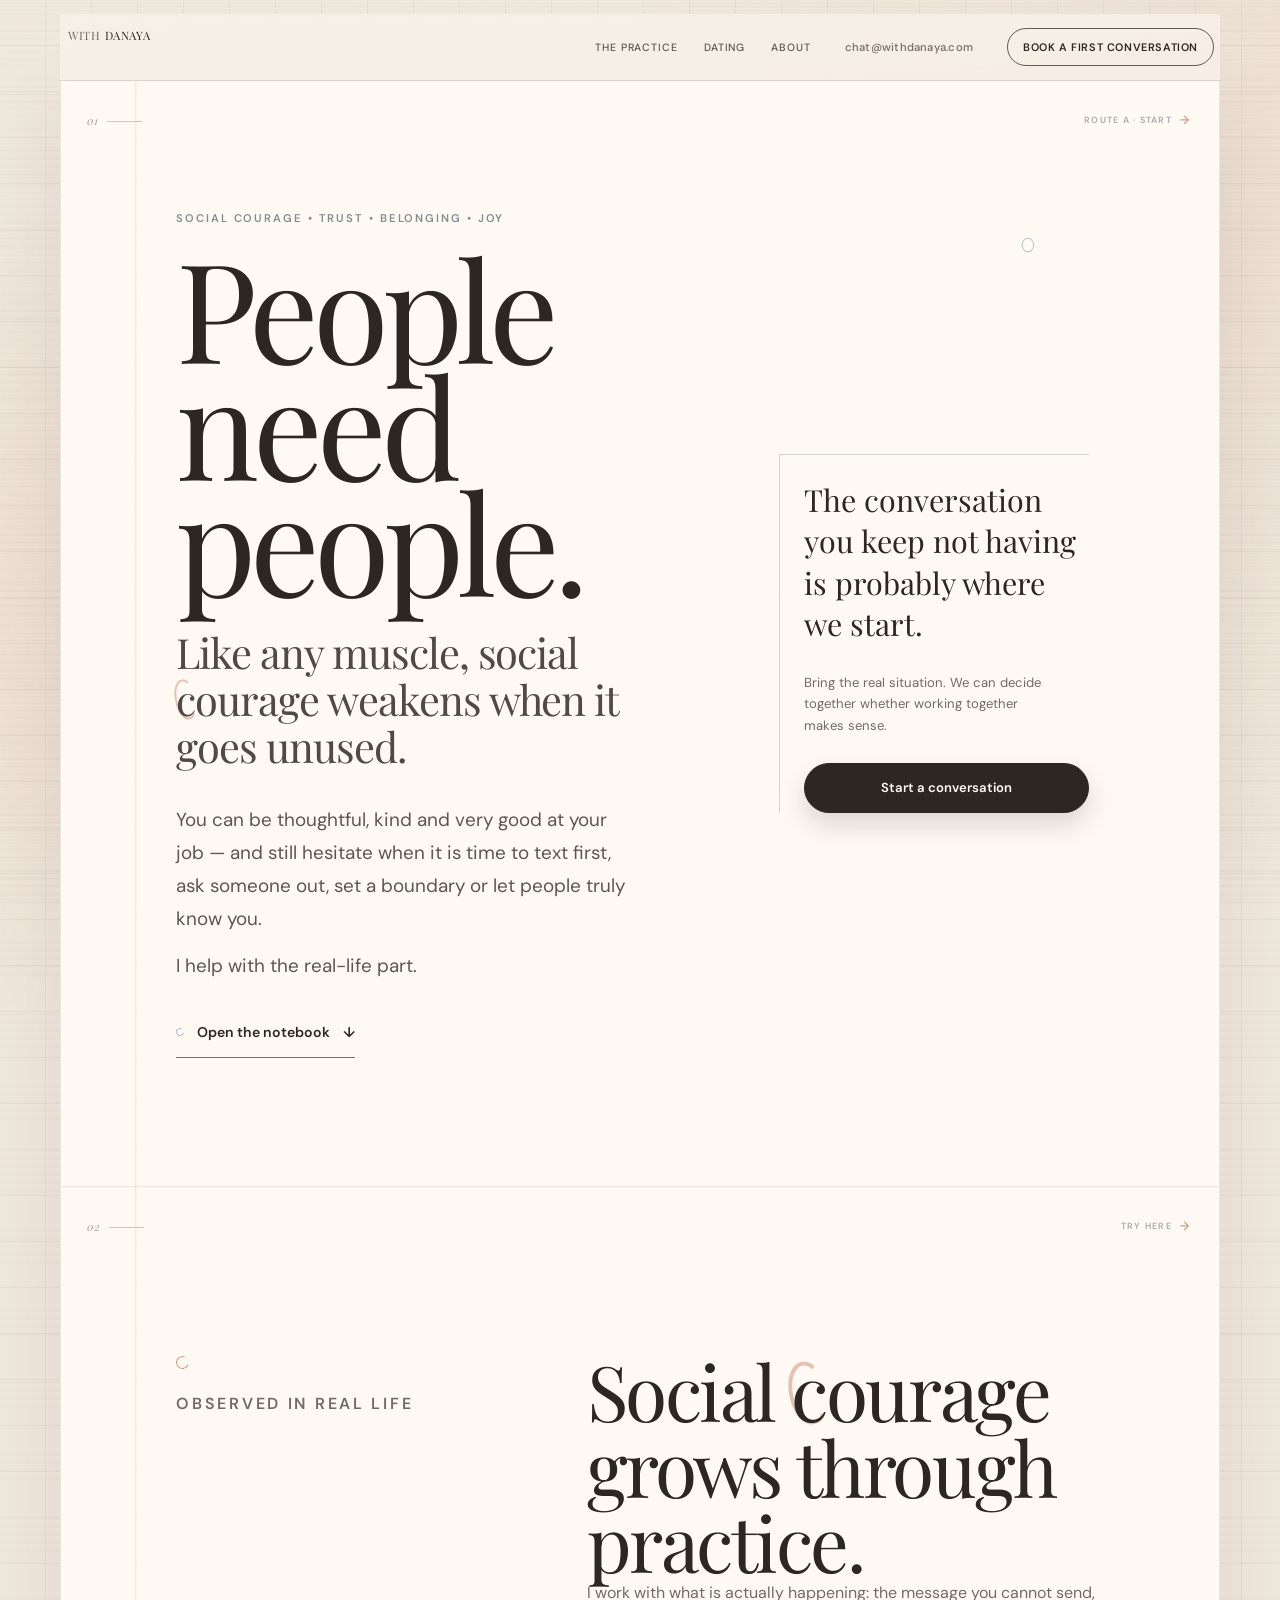
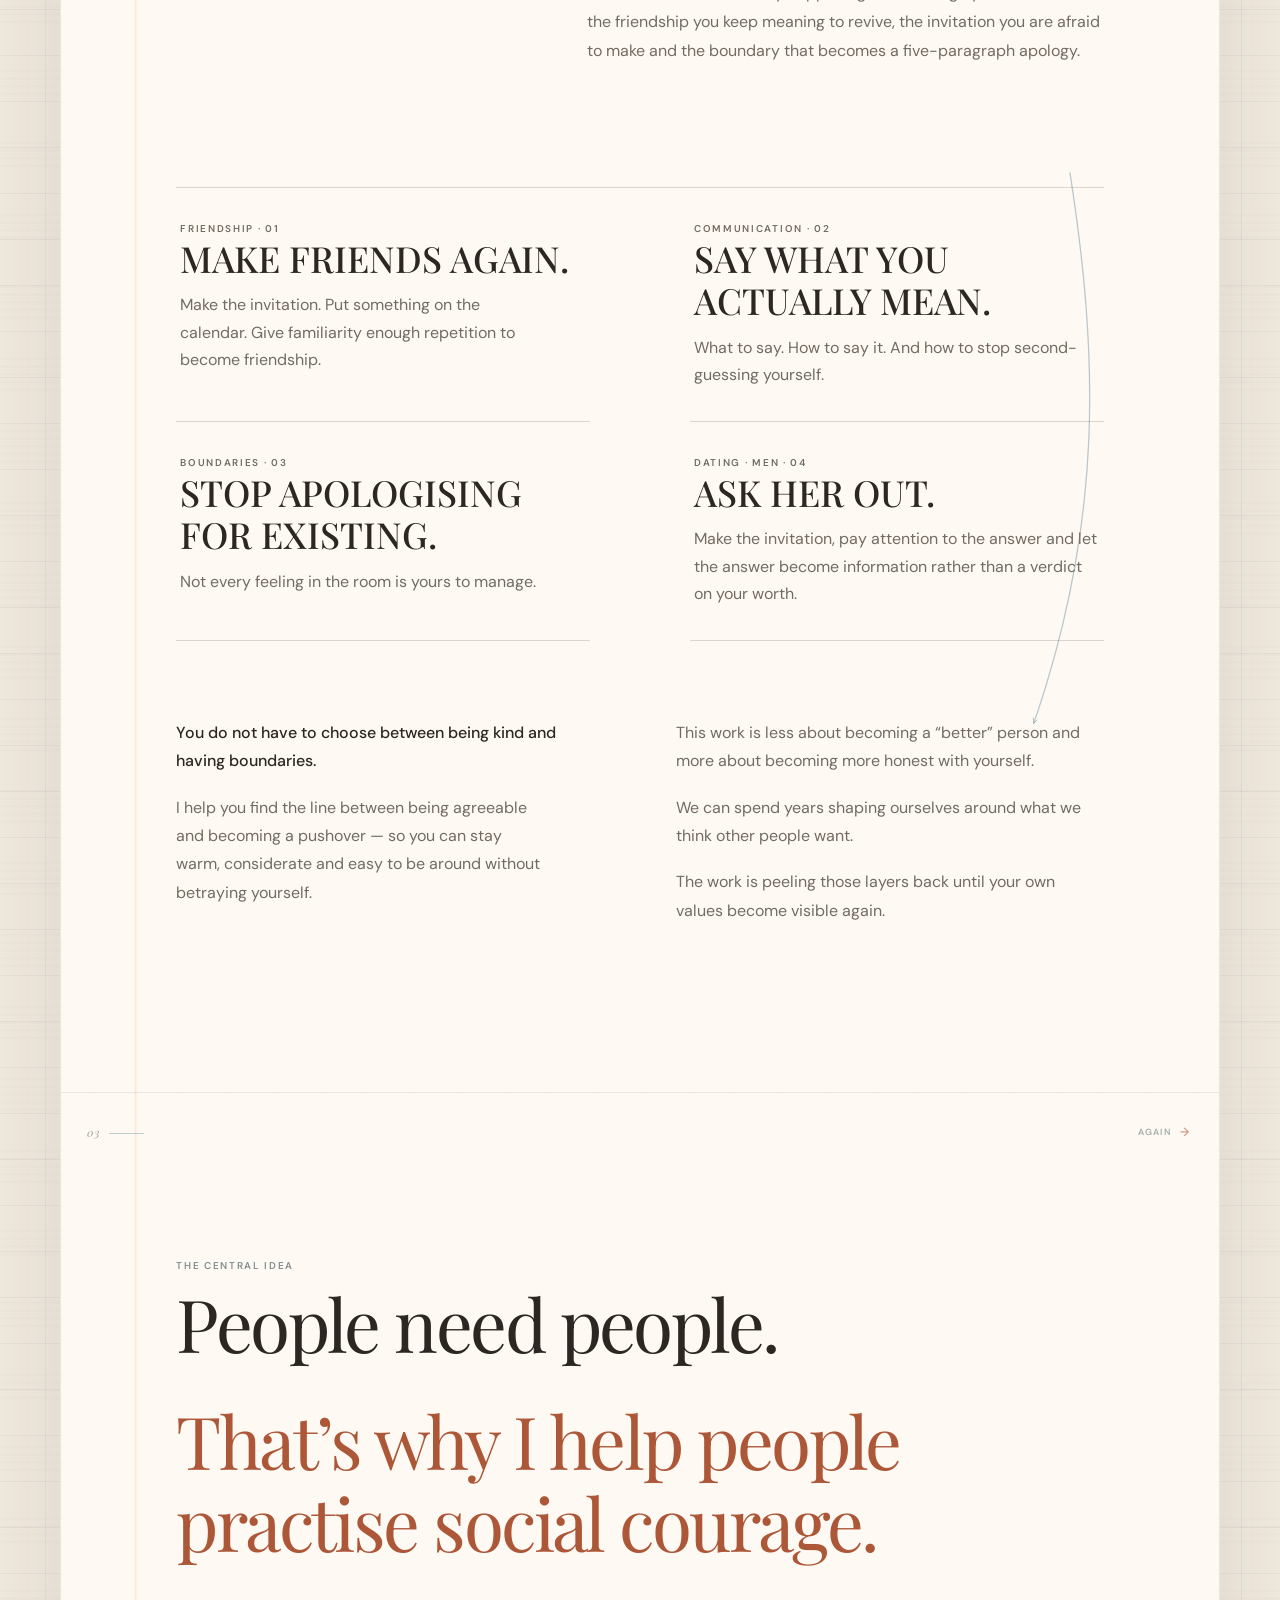
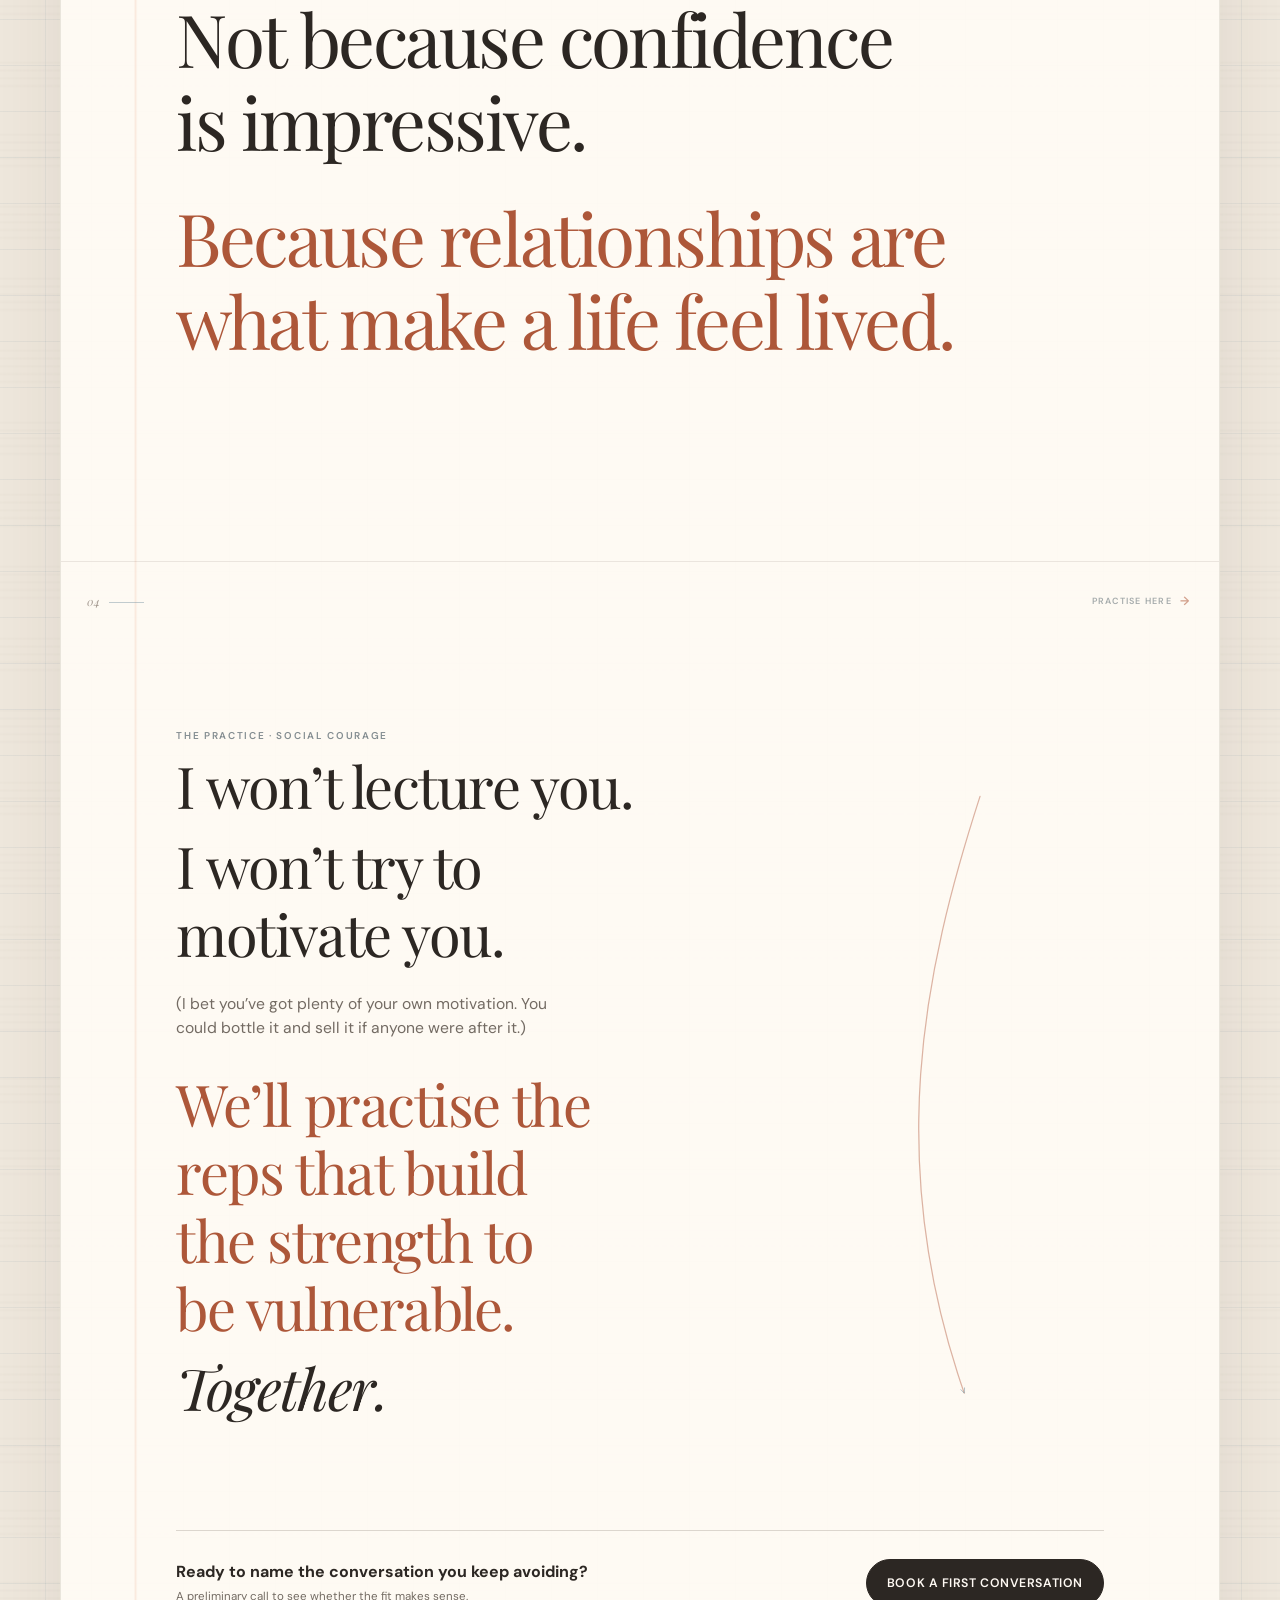
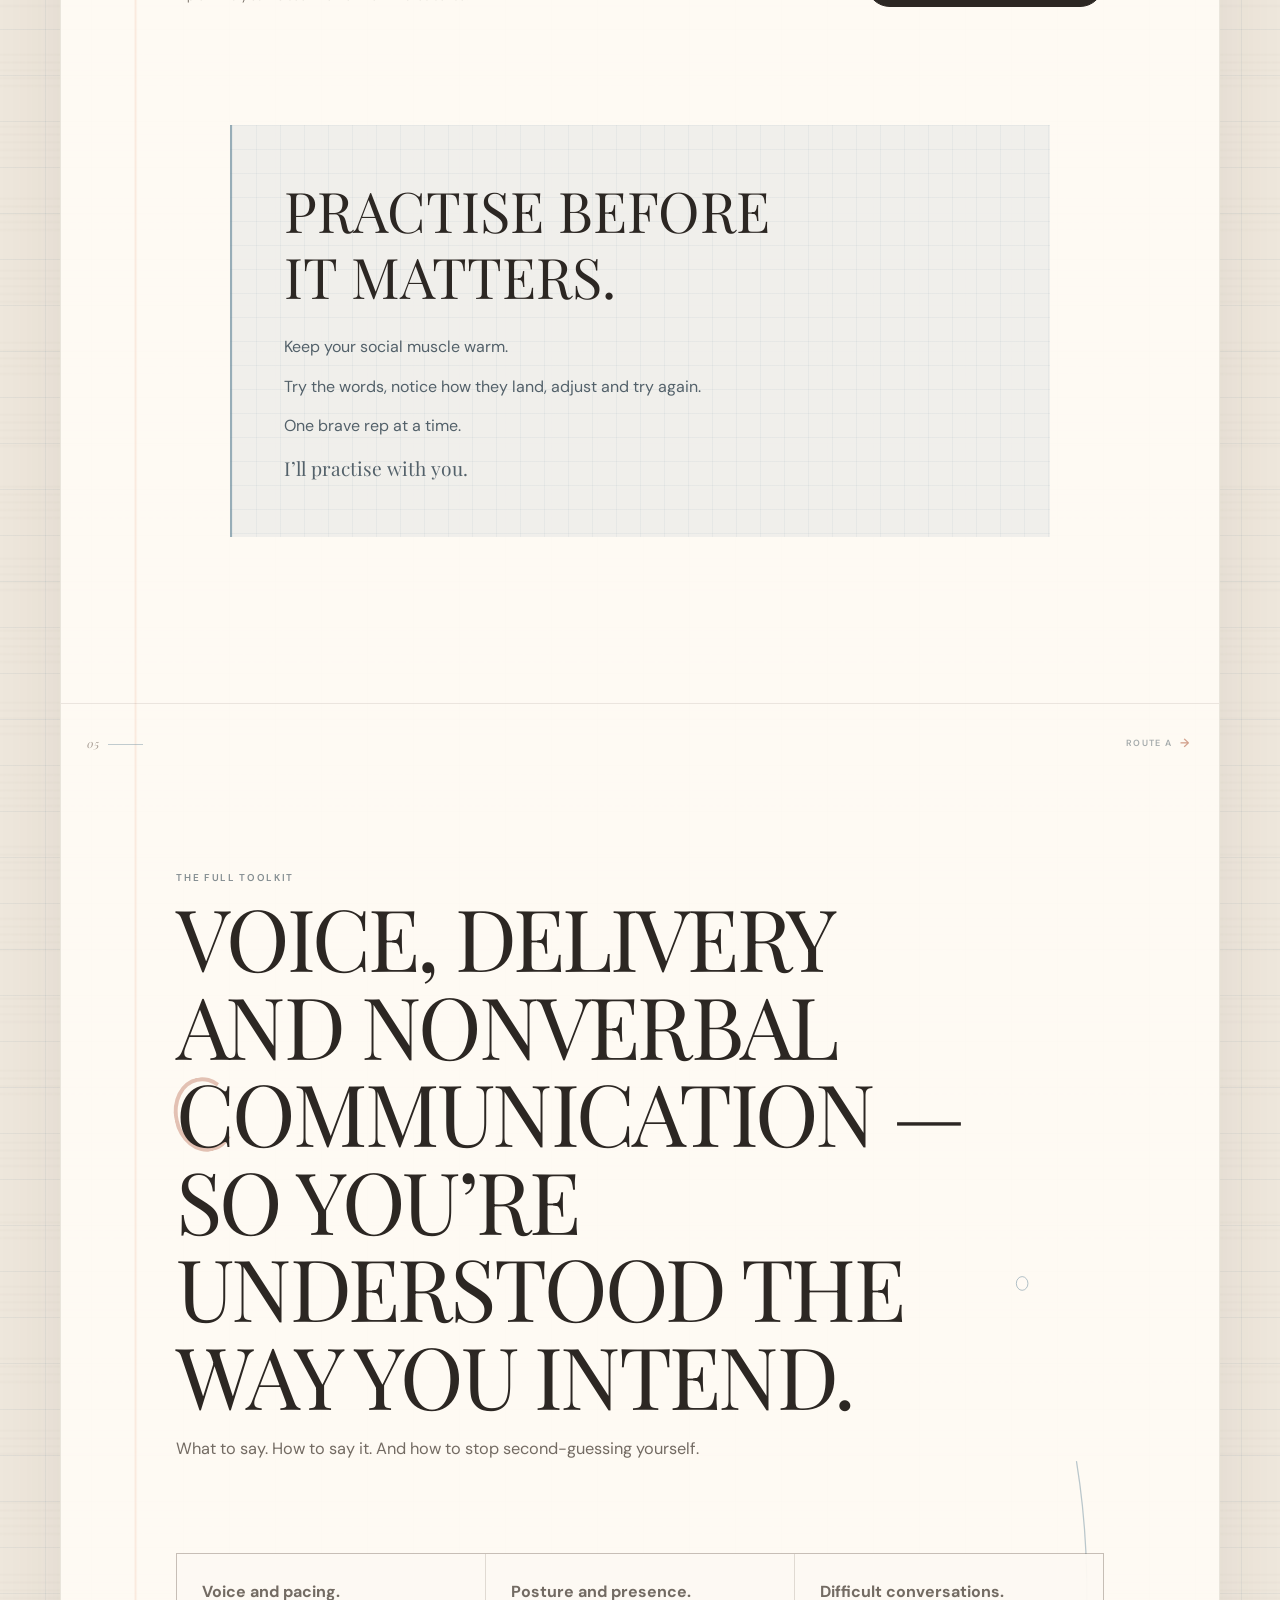
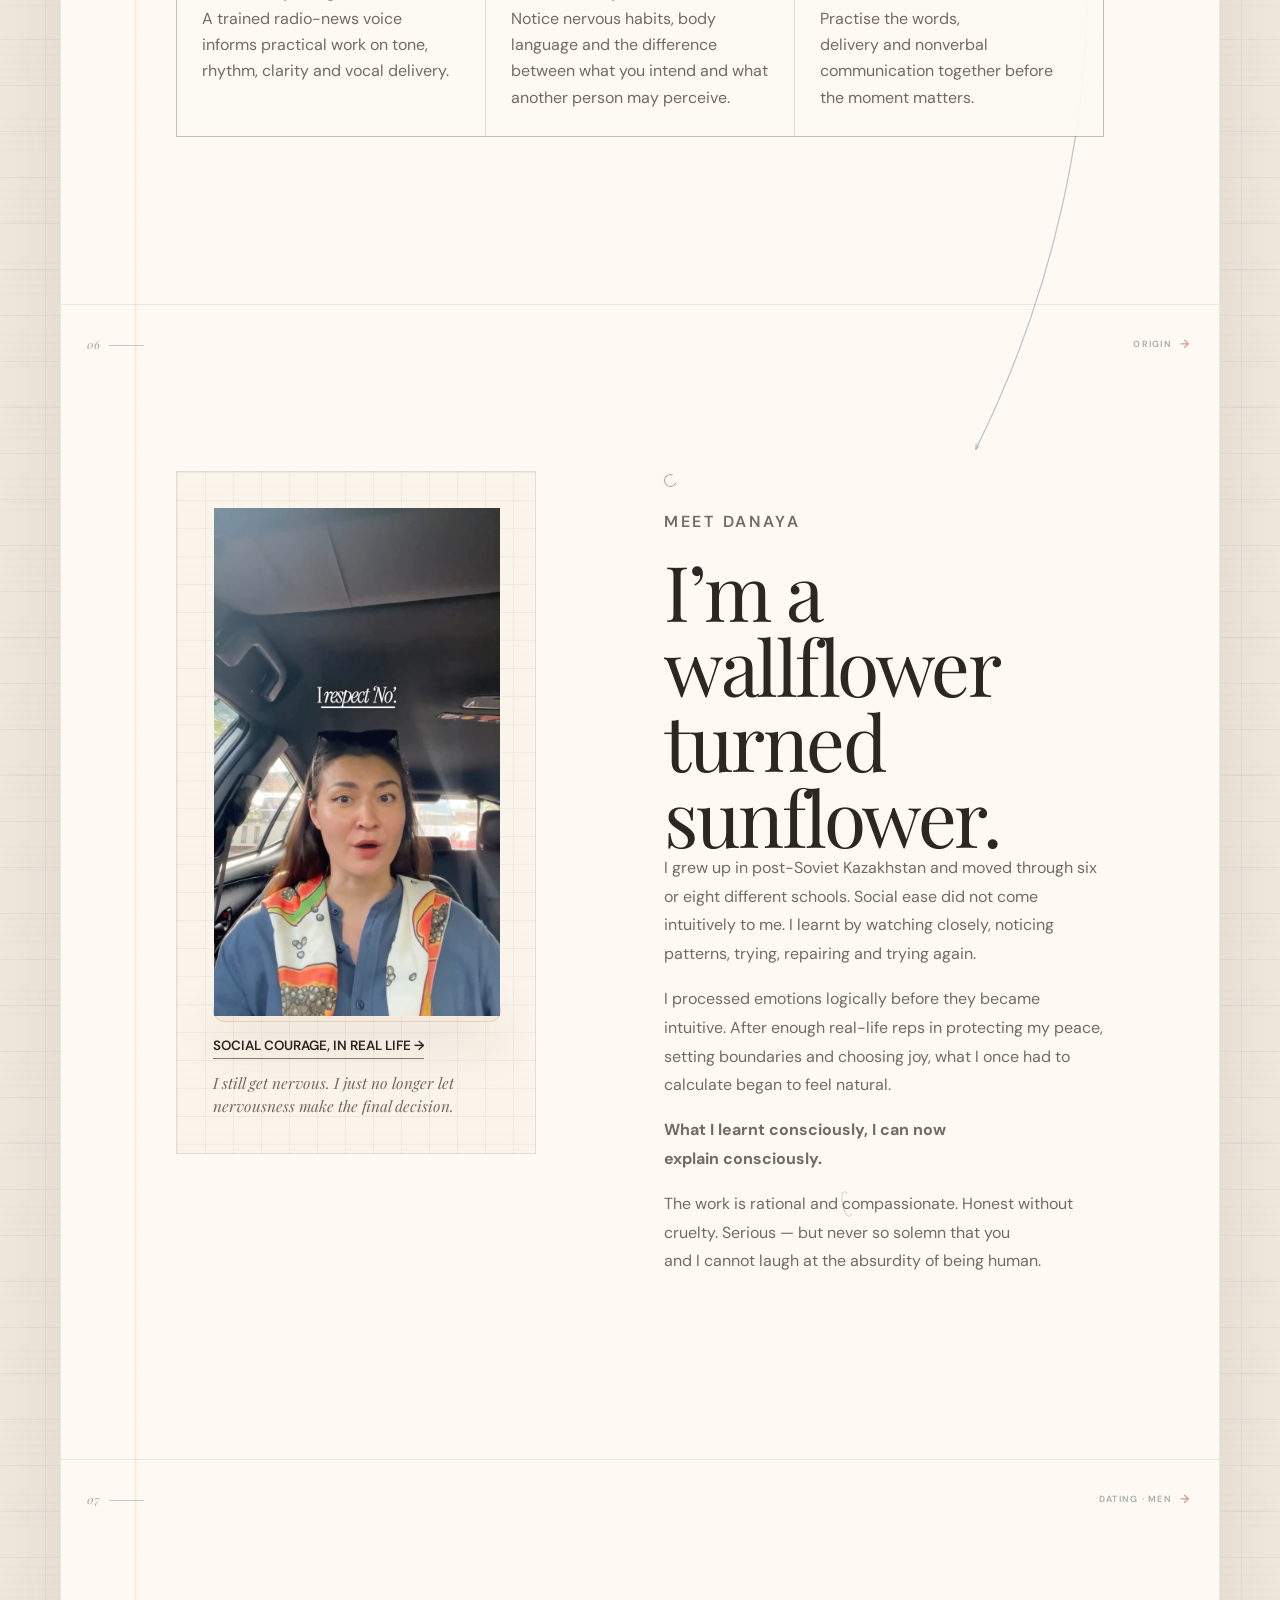
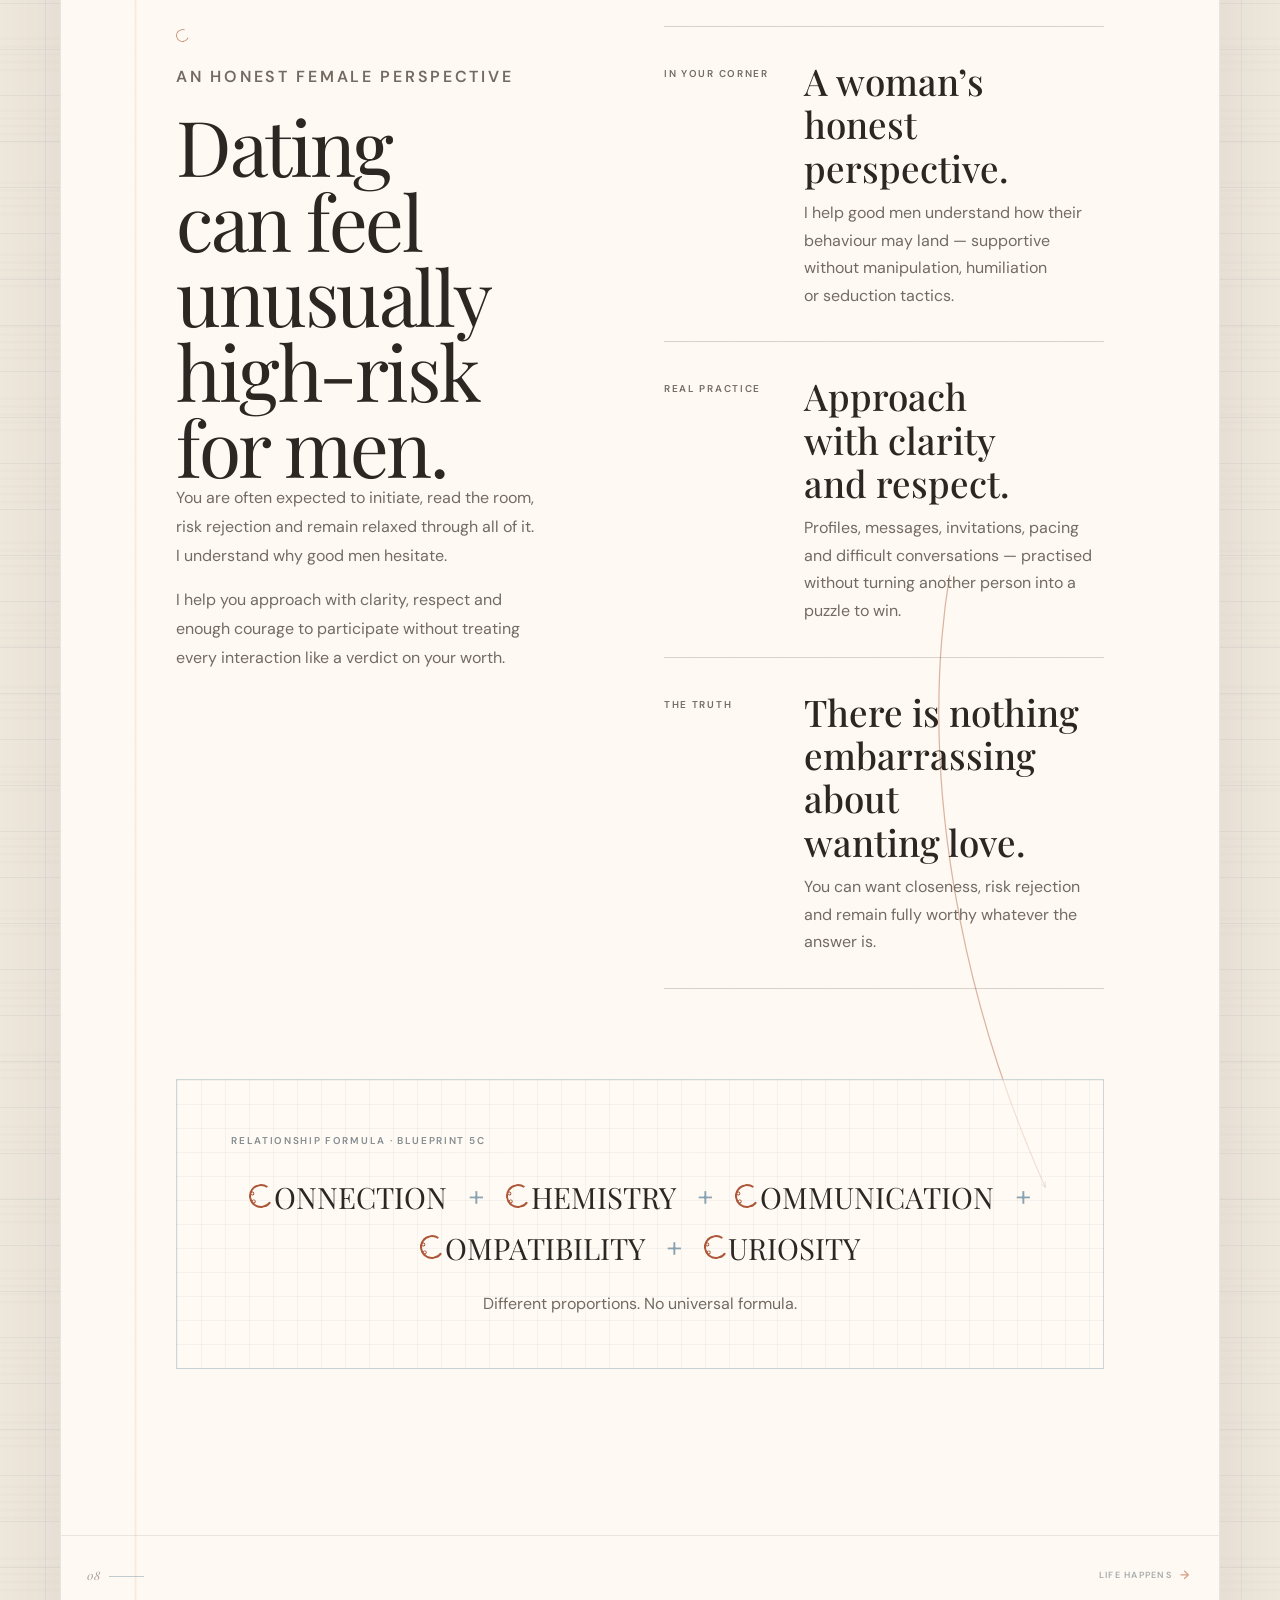
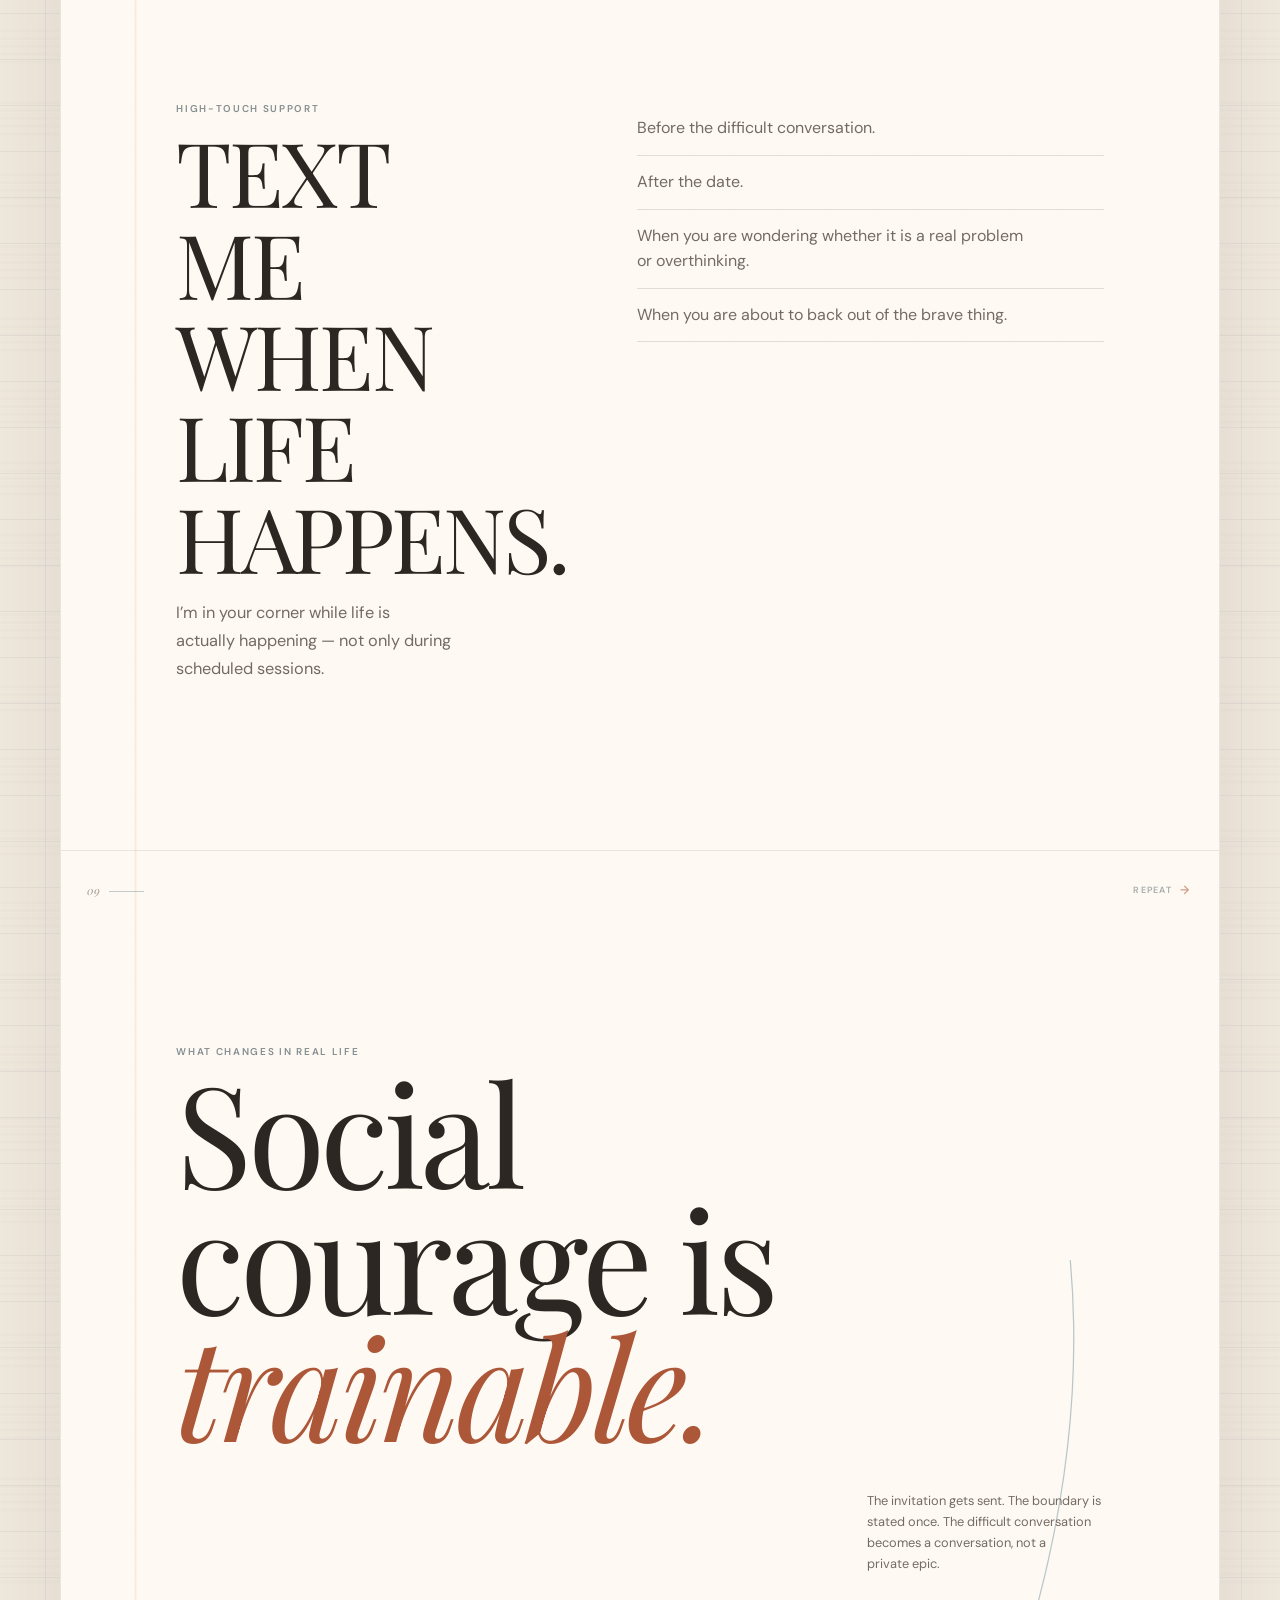
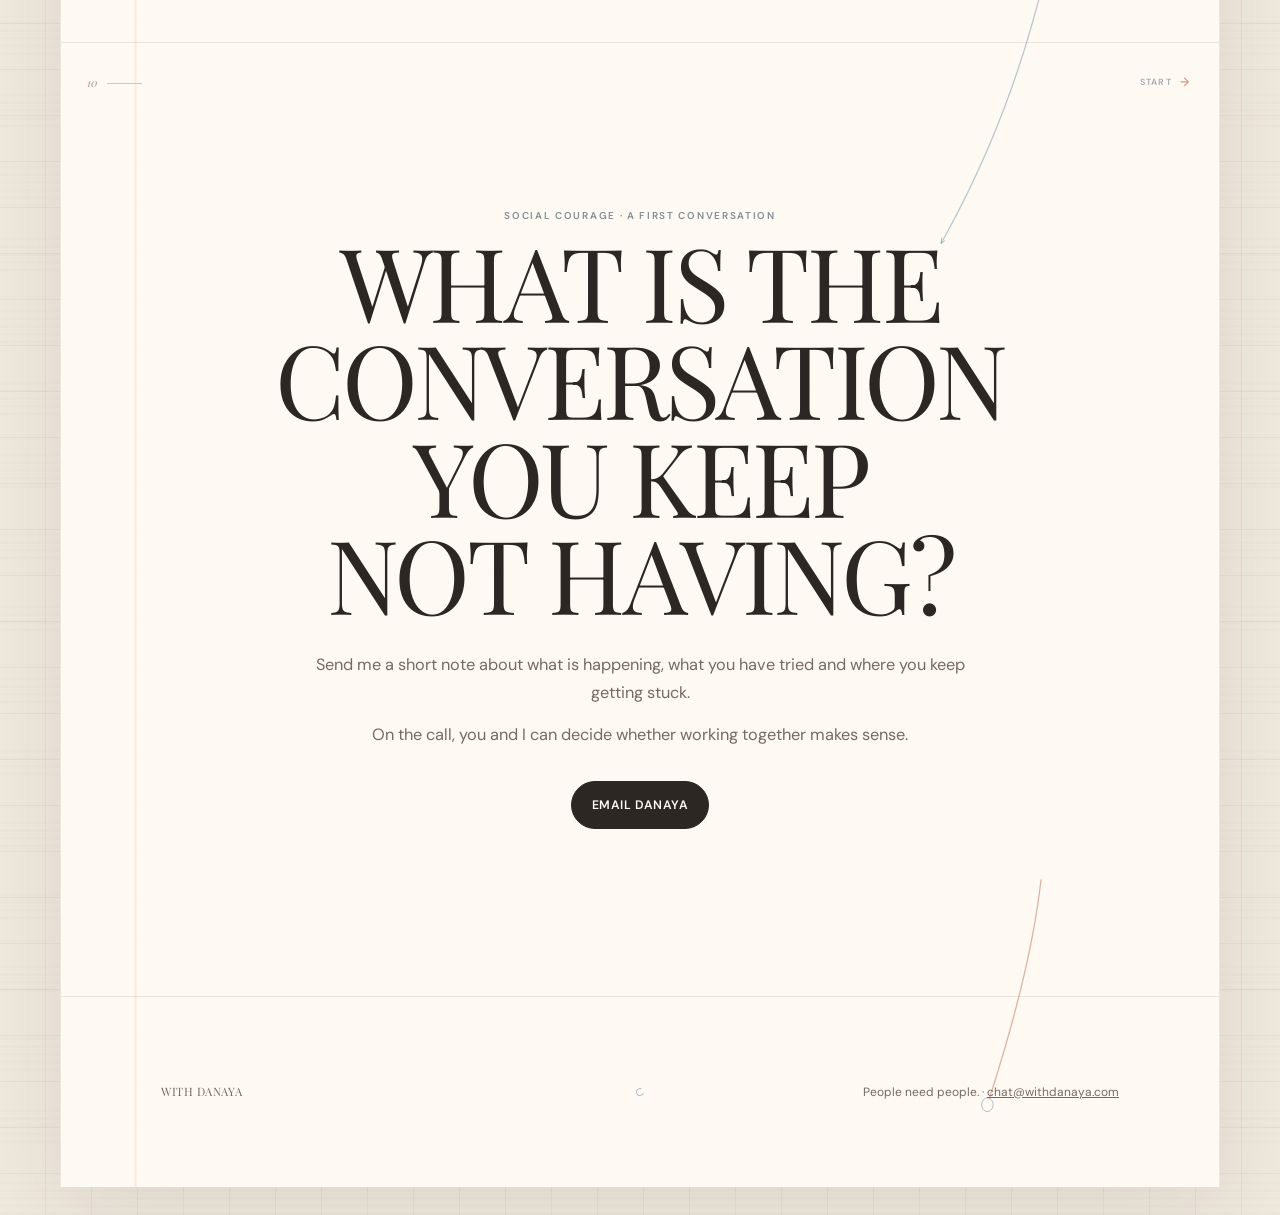
==== commit 59ea154e: "Publish selected social courage reel" ====
--- a/index.html
+++ b/index.html
@@ -1799,6 +1799,19 @@
       border-bottom: 1px solid rgba(44, 39, 35, 0.58);
       font-size: 0.84rem;
       font-weight: 600;
+    }
+
+    .social-courage-card .photo-frame img { object-position: center 45%; }
+
+    .social-courage-note {
+      display: block;
+      max-width: 34ch;
+      margin-top: 12px;
+      color: var(--muted);
+      font-family: var(--serif);
+      font-size: 0.96rem;
+      font-style: italic;
+      line-height: 1.5;
     }
 
     .story-aside { min-height: 0; }
@@ -2277,9 +2290,10 @@
       <span class="folio-route-mark" aria-hidden="true">Origin</span>
       <div class="story-grid">
         <aside class="story-aside">
-          <a class="photo-card" href="https://www.instagram.com/danaya_papaya/" target="_blank" rel="noopener noreferrer" aria-label="Visit Danaya's Instagram">
-            <span class="photo-frame"><img src="thumb-DVavgJoktVB.jpg" alt="Danaya smiling during an everyday moment" /></span>
-            <span class="instagram-link">See how I think on Instagram →</span>
+          <a class="photo-card social-courage-card" href="https://www.instagram.com/reel/DVODnSIEo98/" target="_blank" rel="noopener noreferrer" aria-label="Watch Social courage, in real life on Instagram">
+            <span class="photo-frame"><img src="thumb-DVODnSIEo98.jpg" alt="Danaya speaking about respecting a clear no" /></span>
+            <span class="instagram-link">SOCIAL COURAGE, IN REAL LIFE →</span>
+            <span class="social-courage-note">I still get nervous. I just no longer let nervousness make the final decision.</span>
           </a>
         </aside>
         <div class="story-copy">
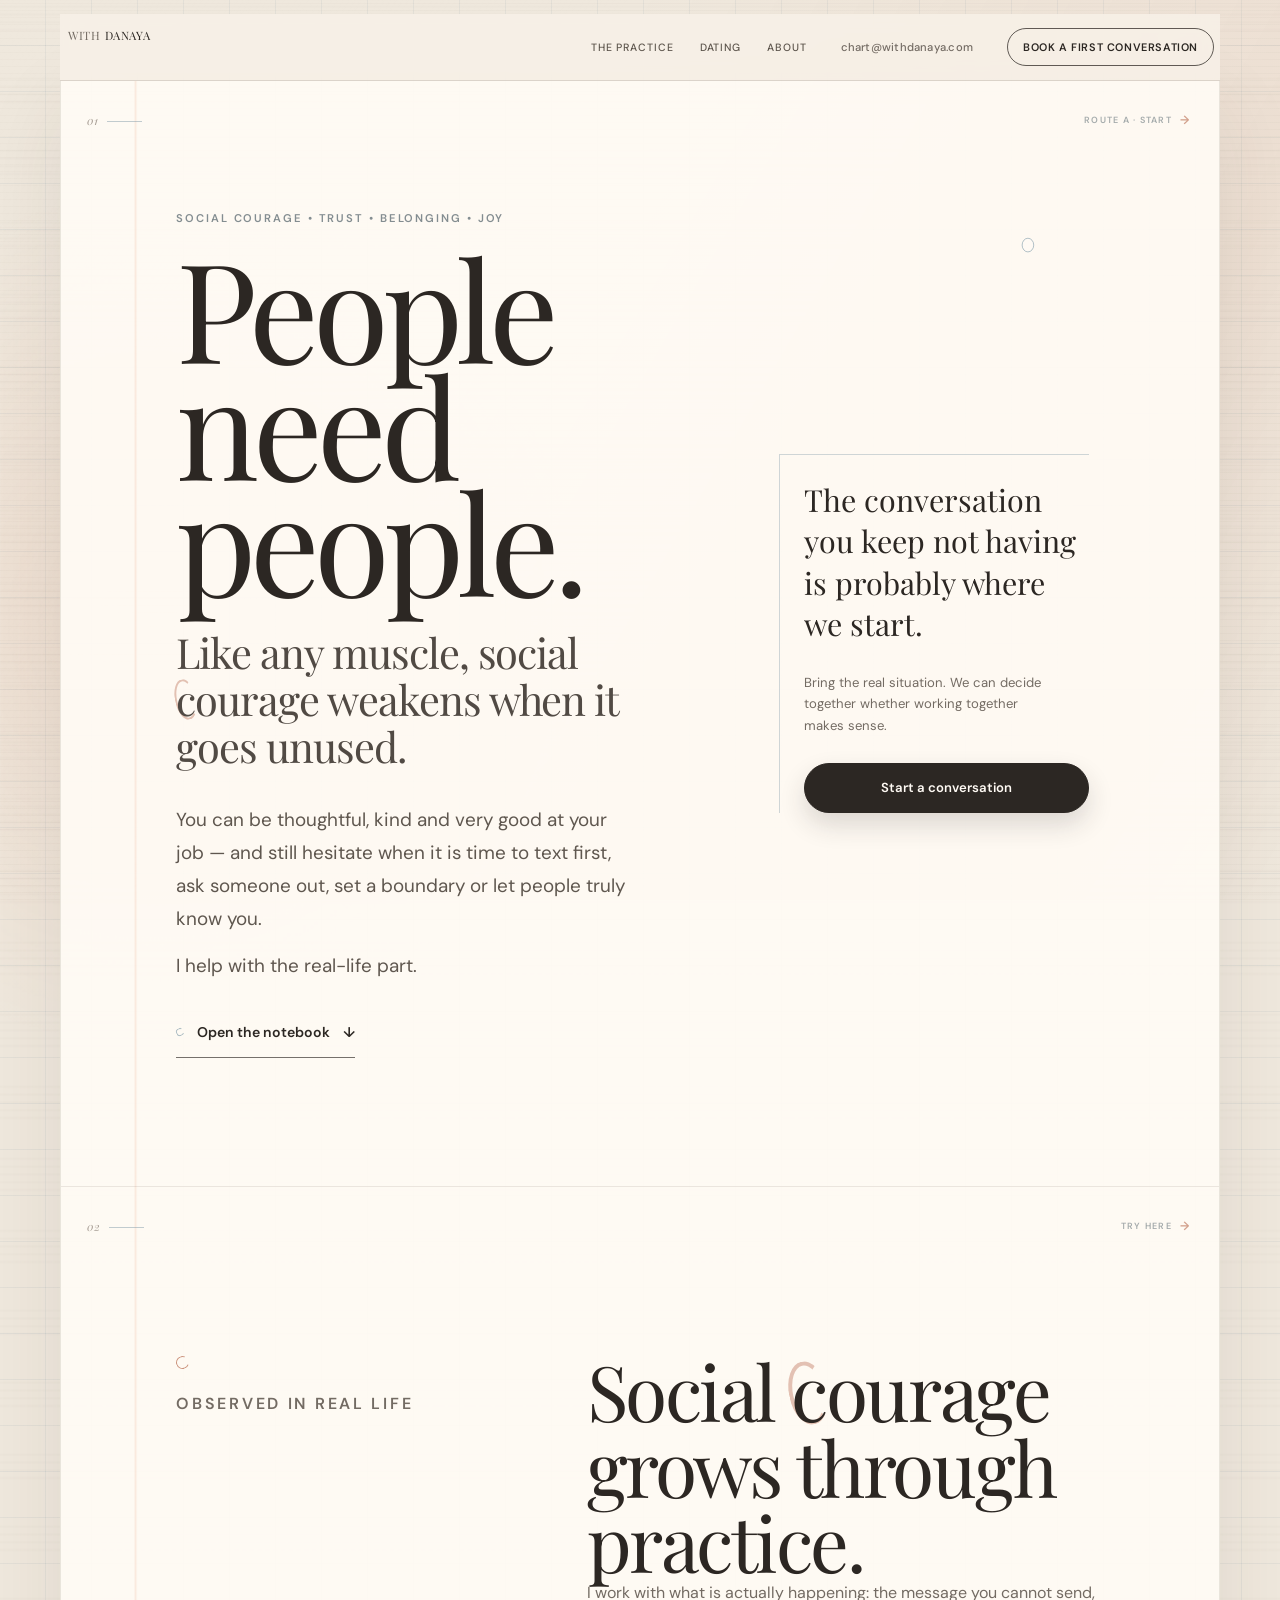
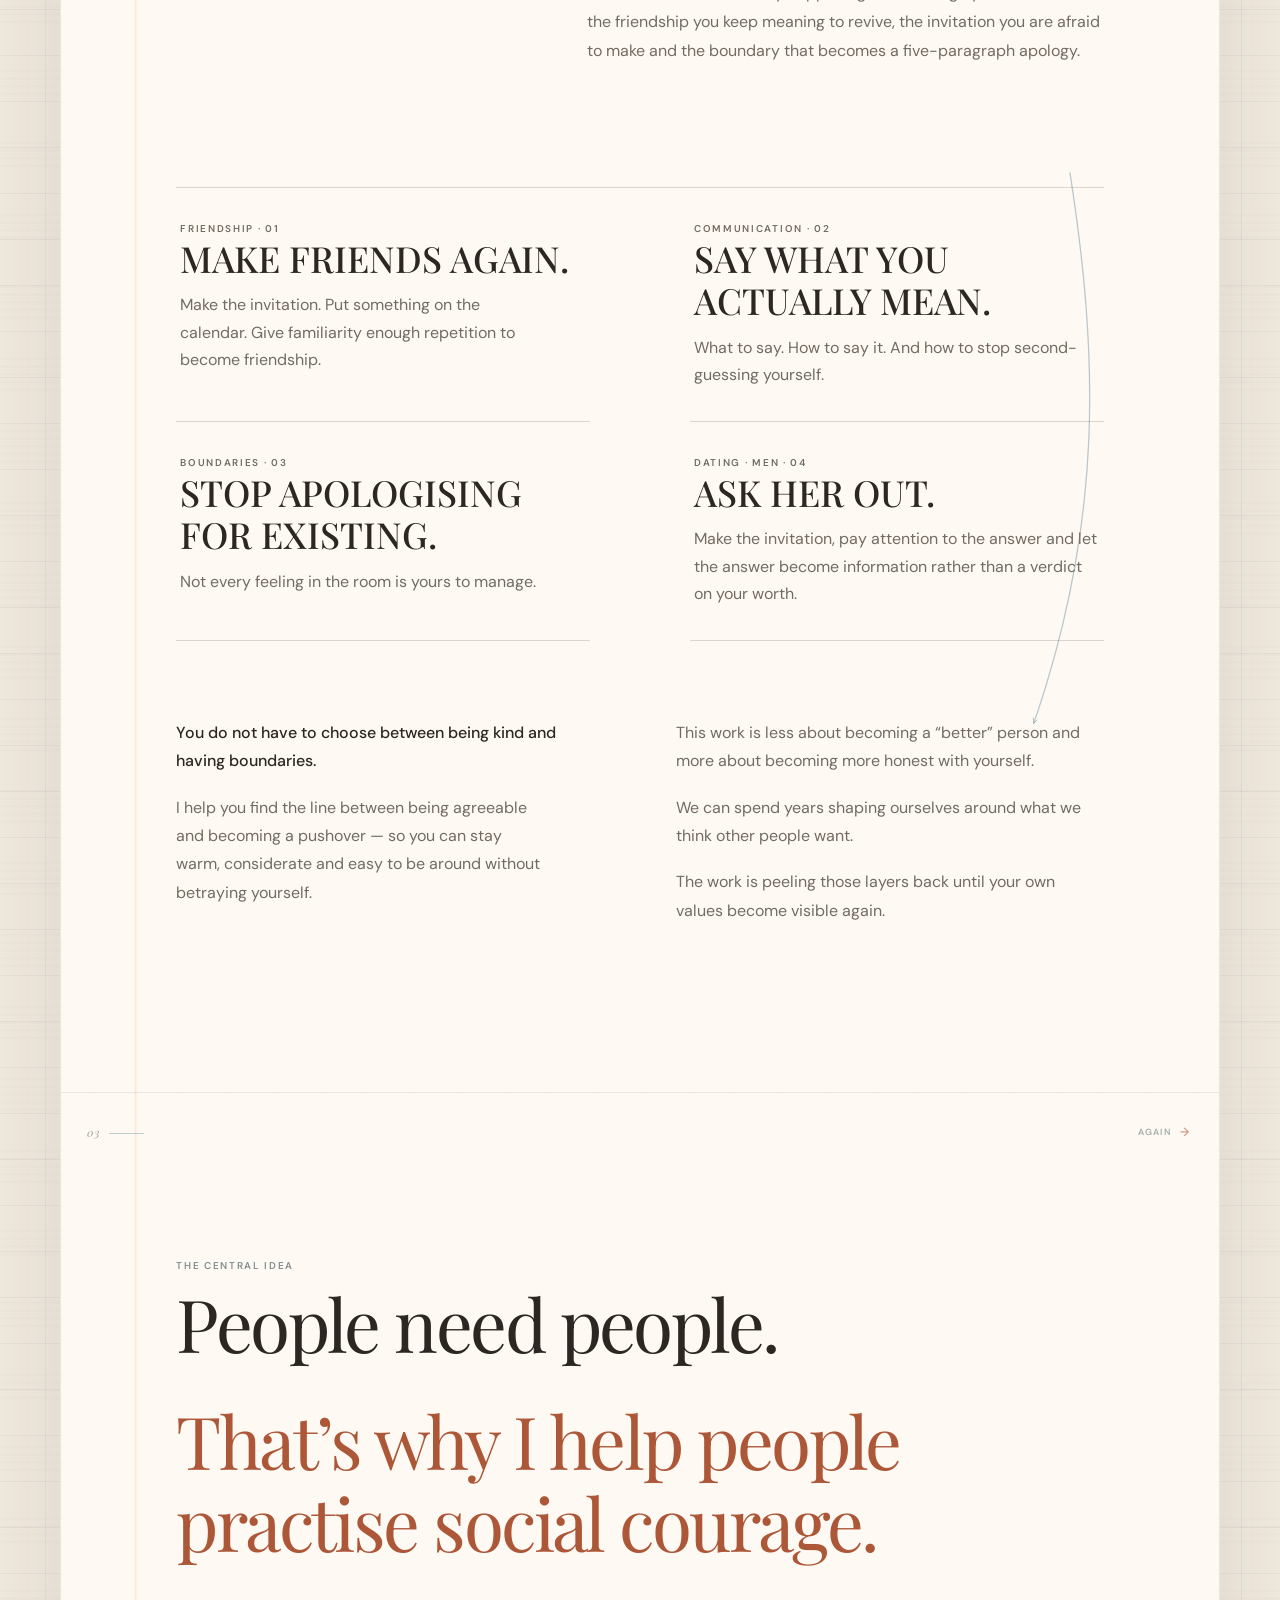
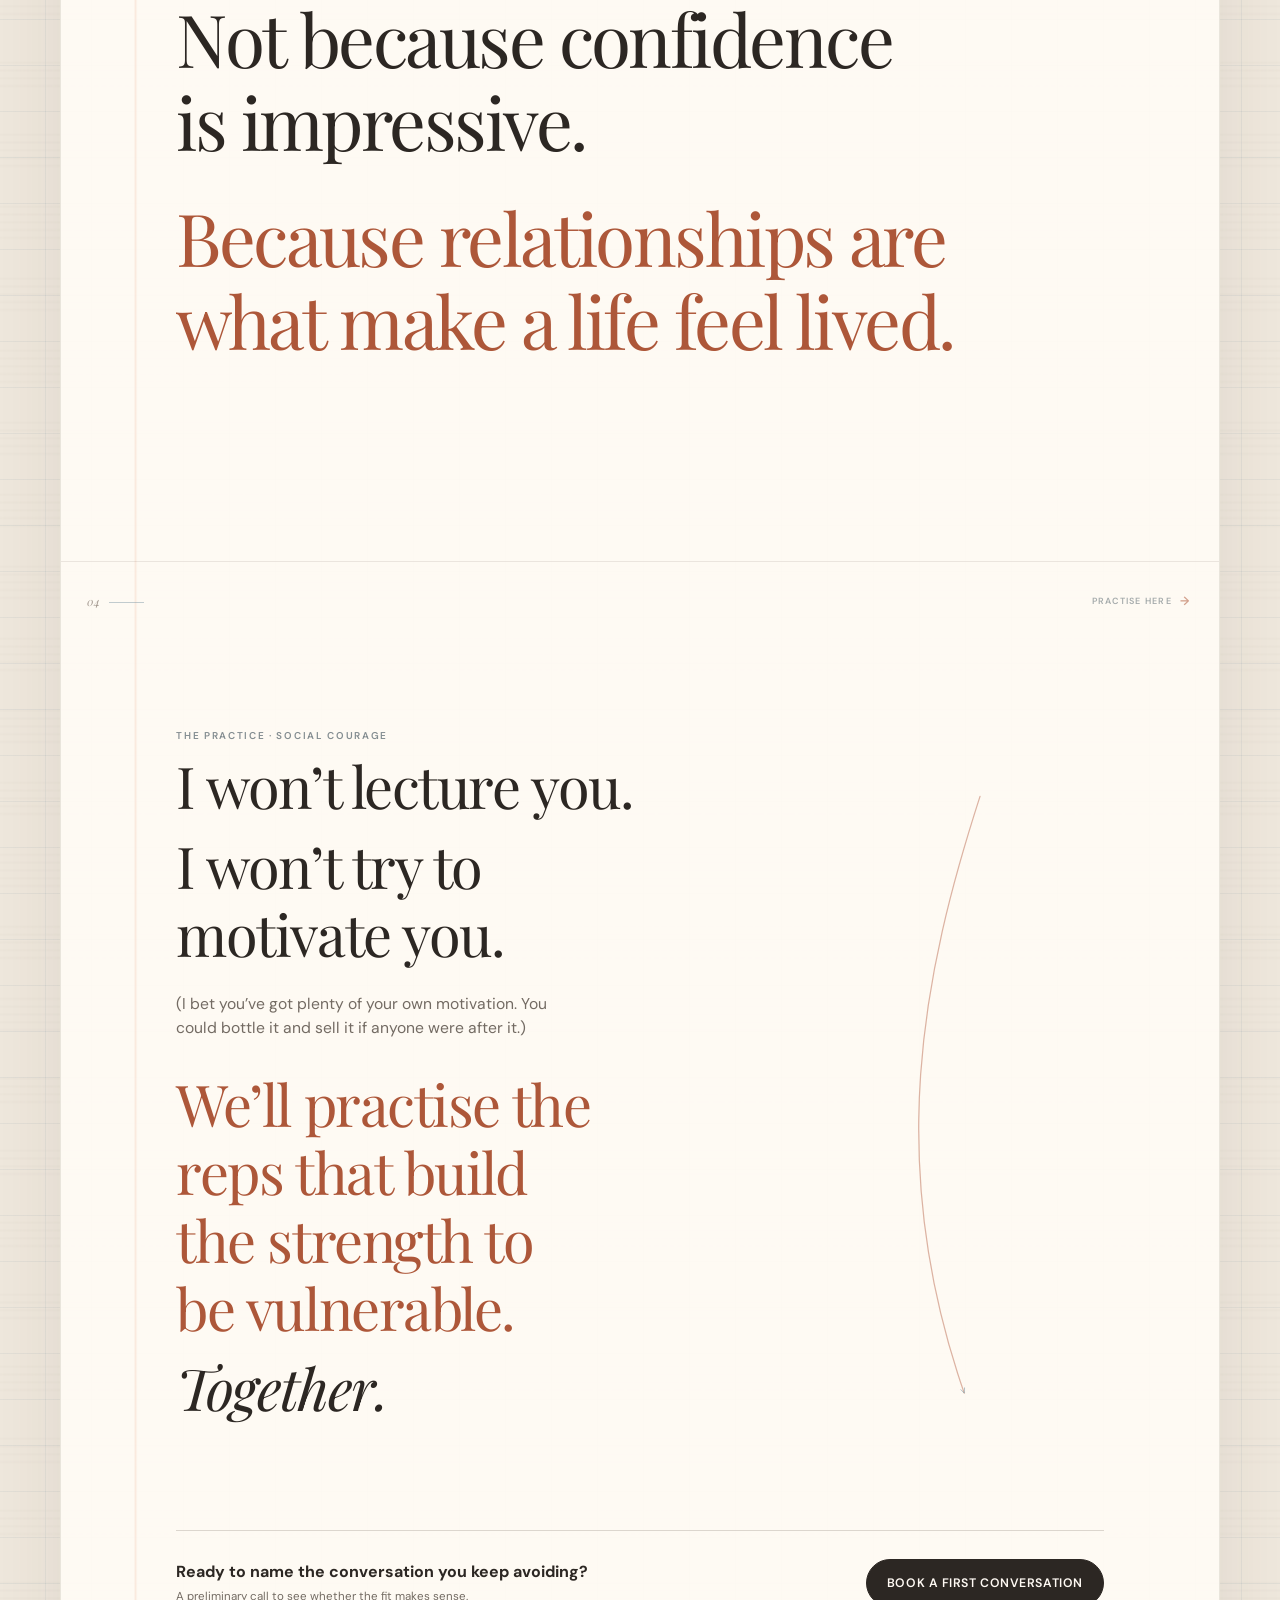
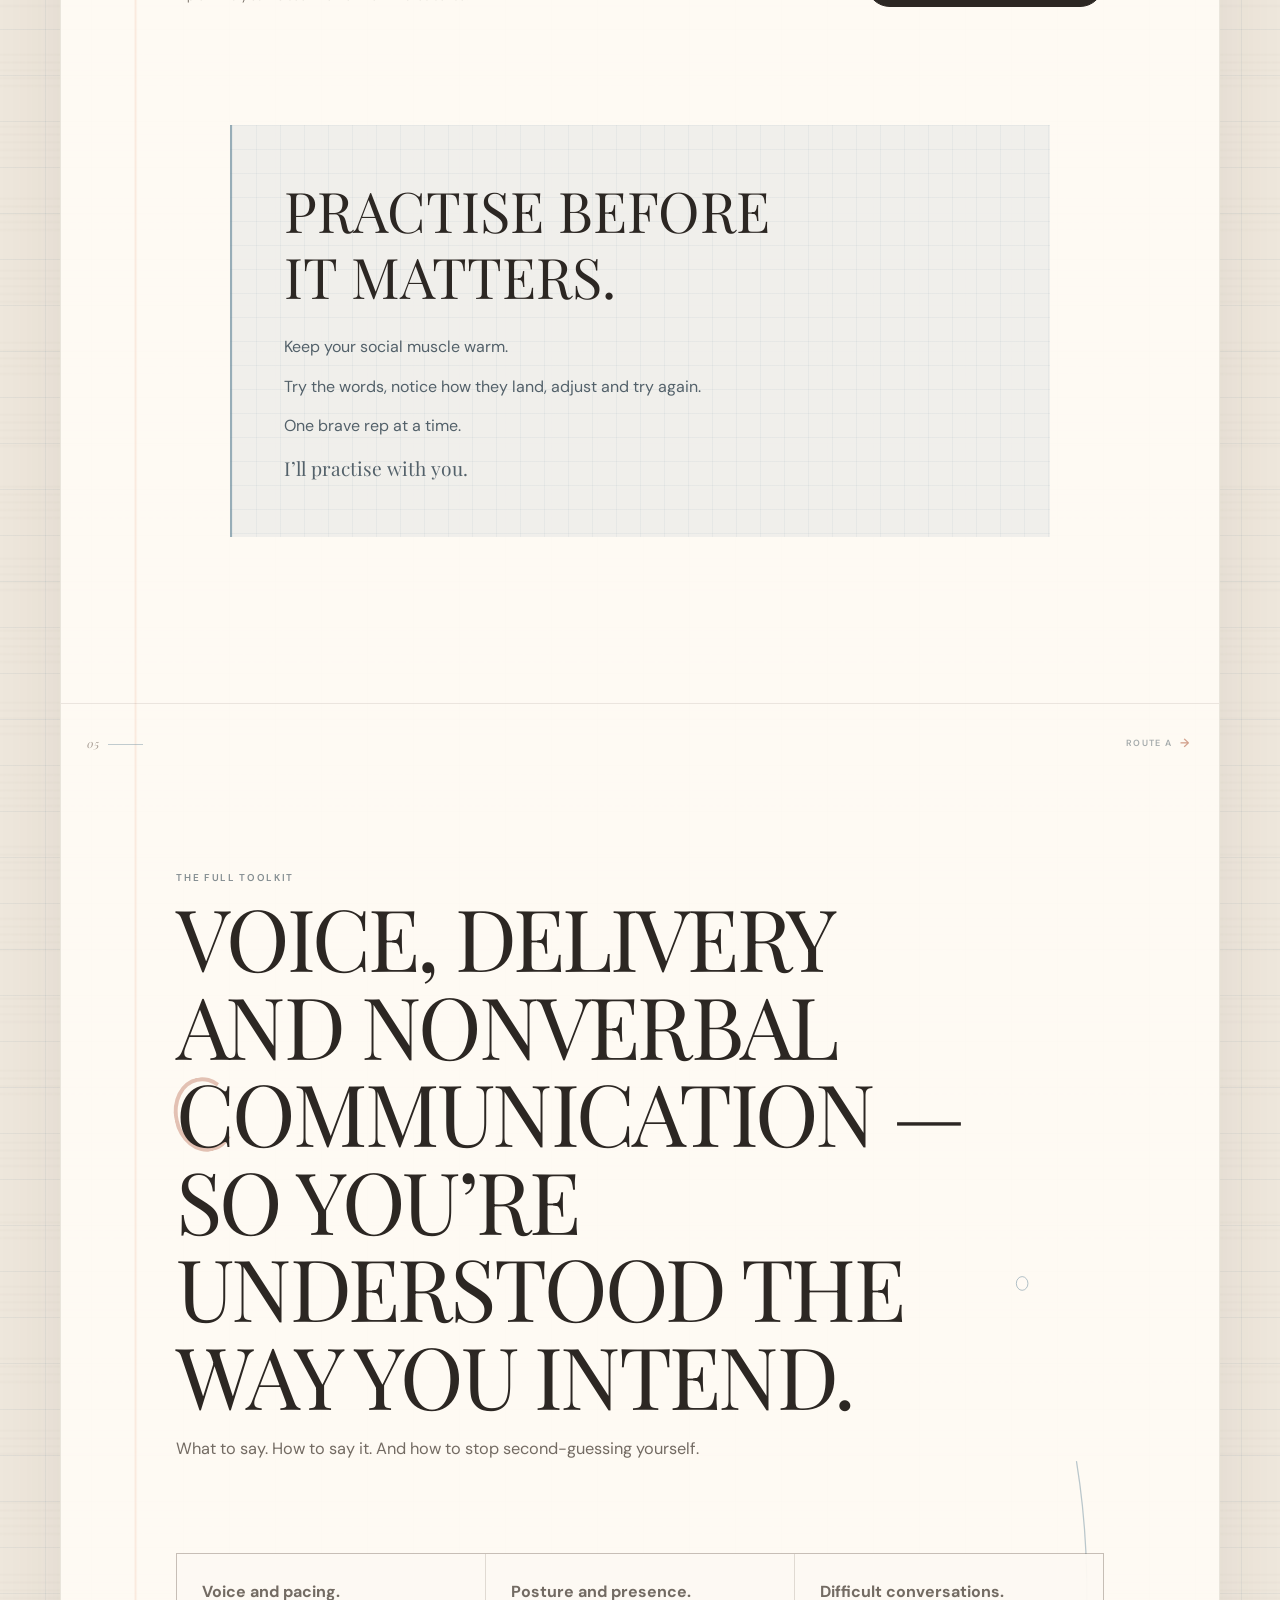
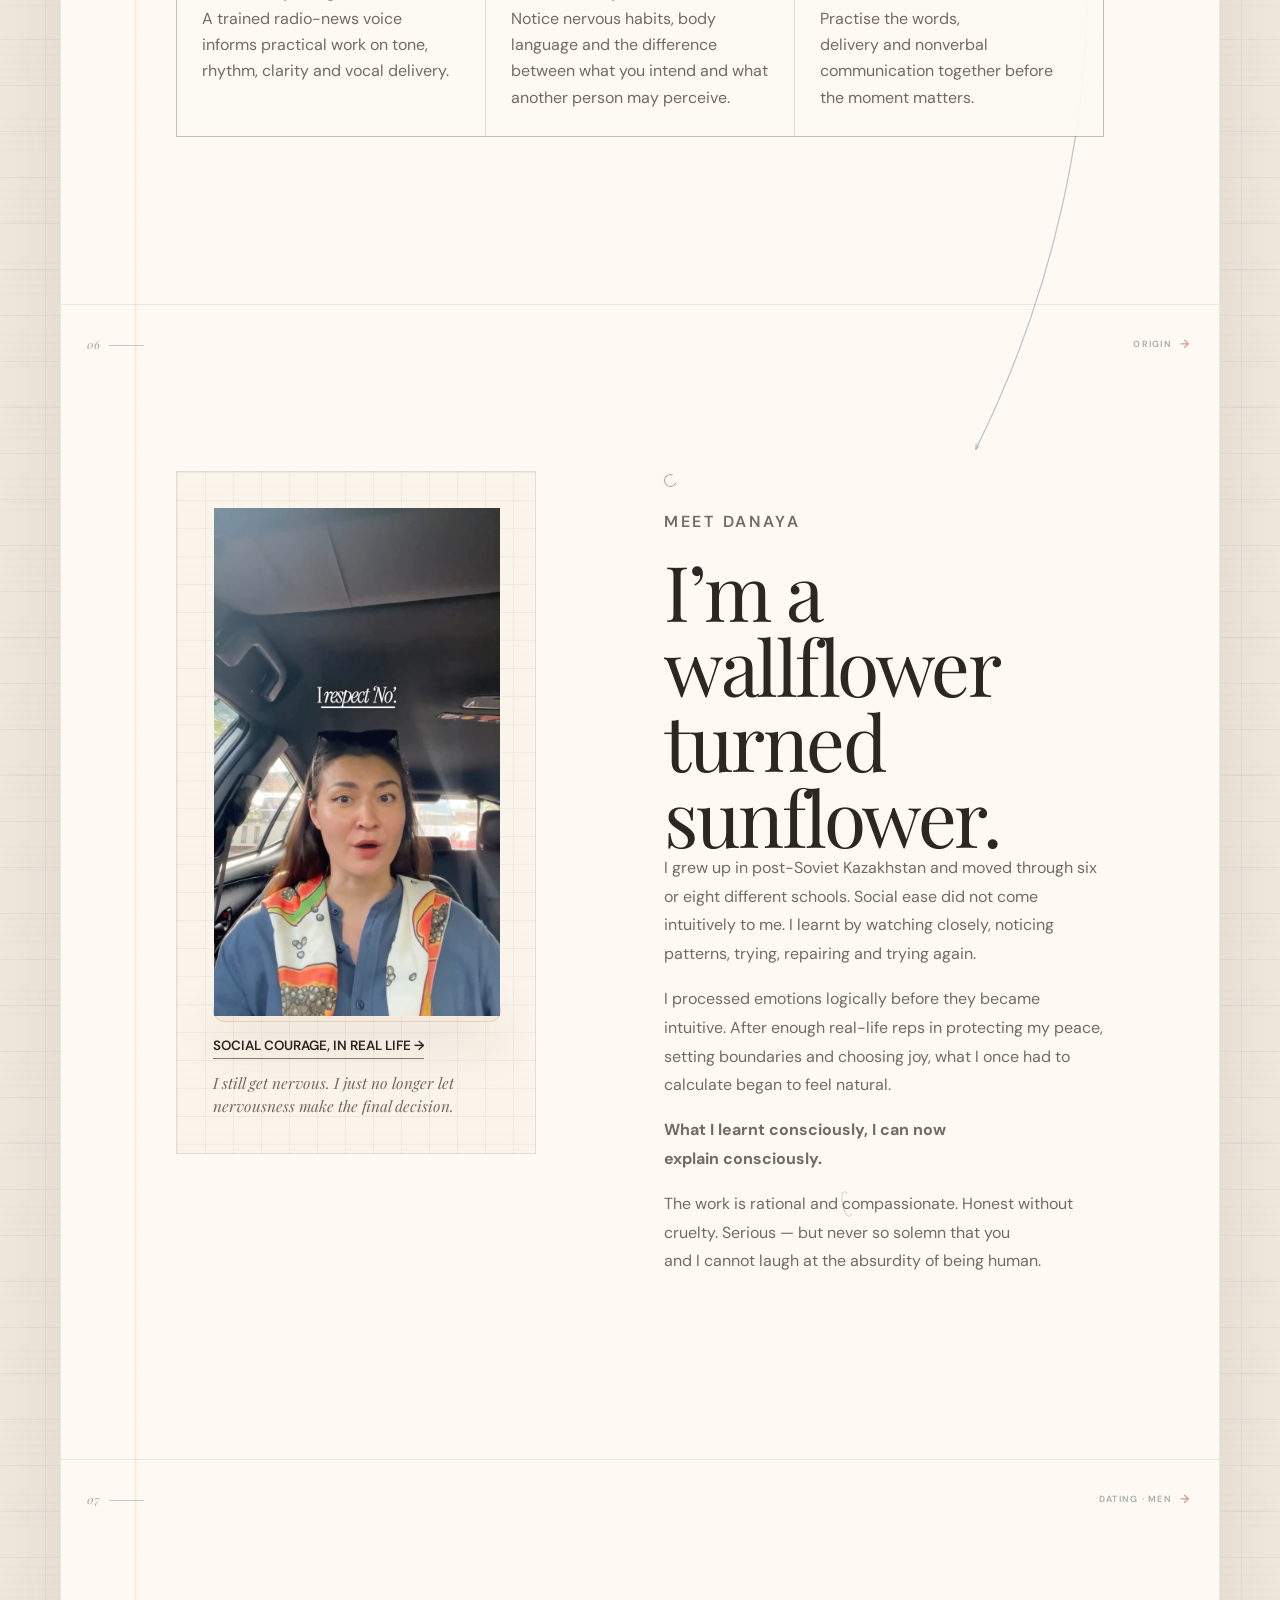
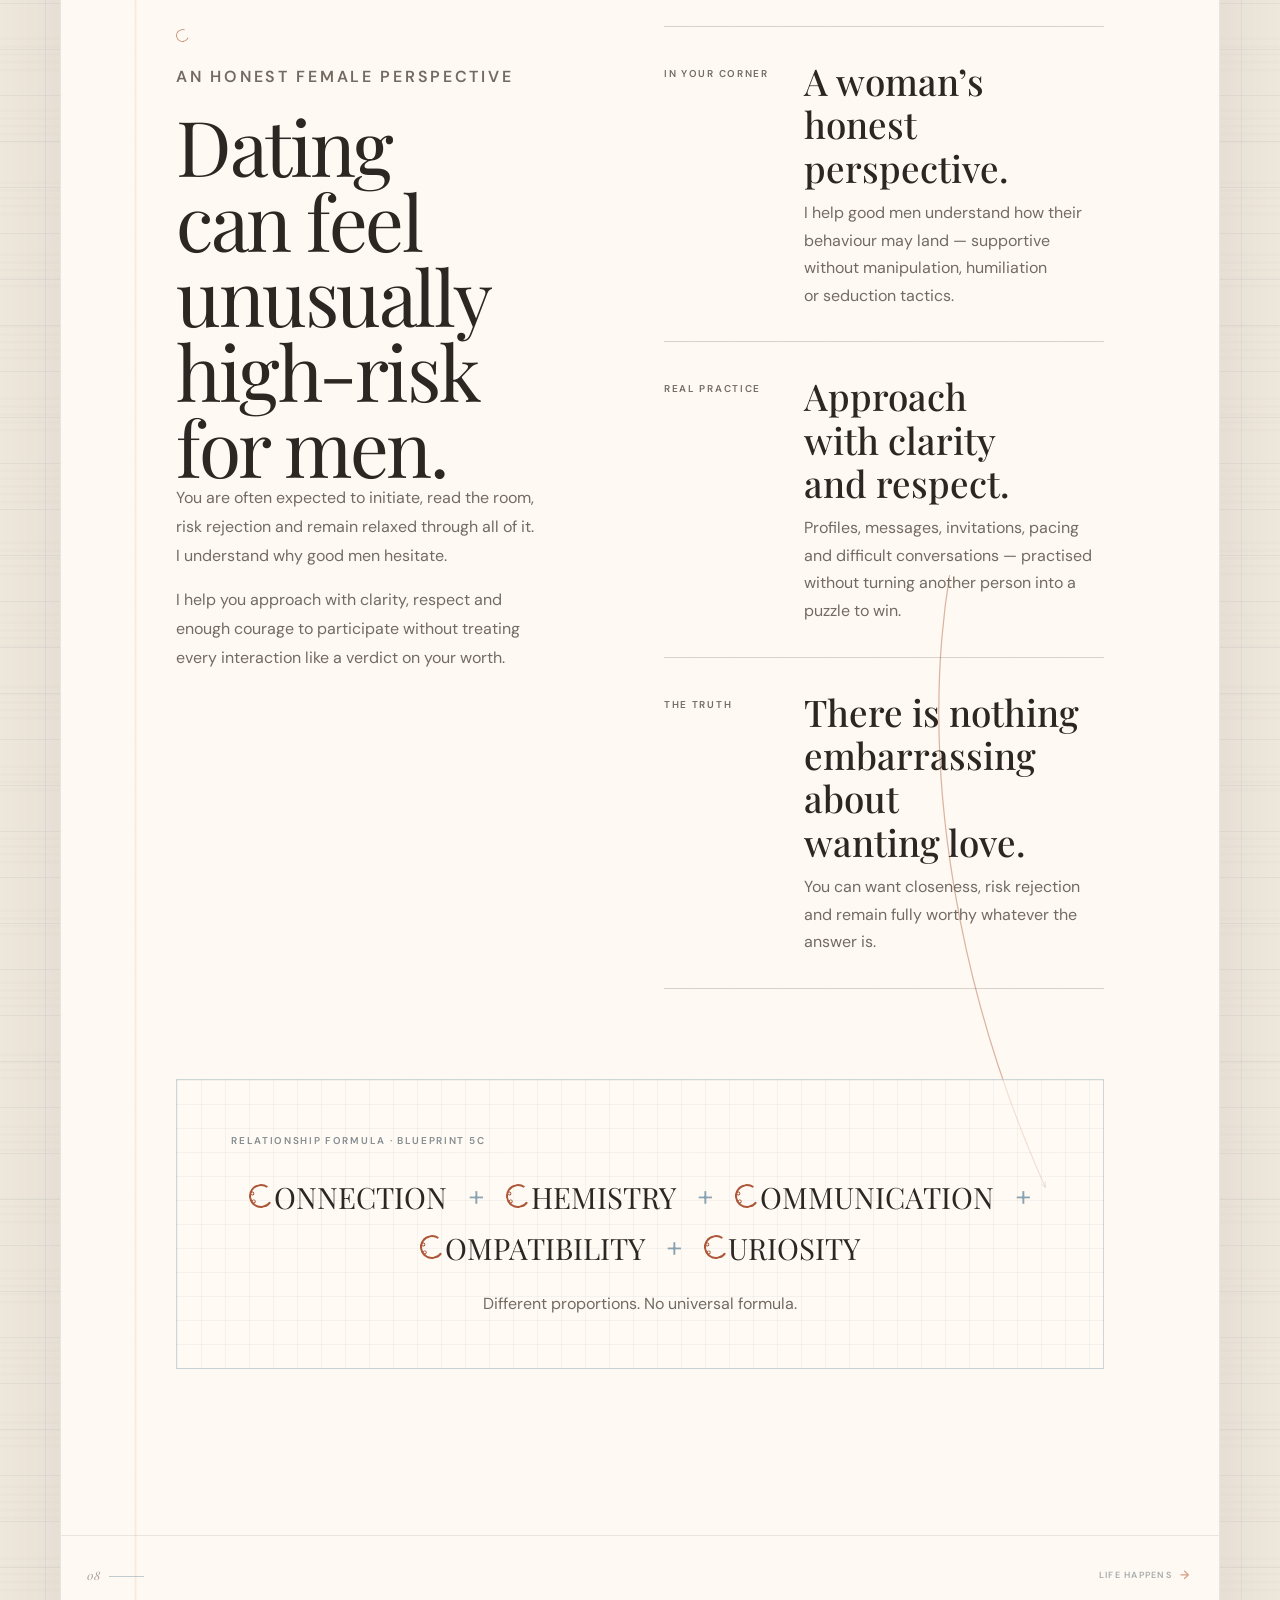
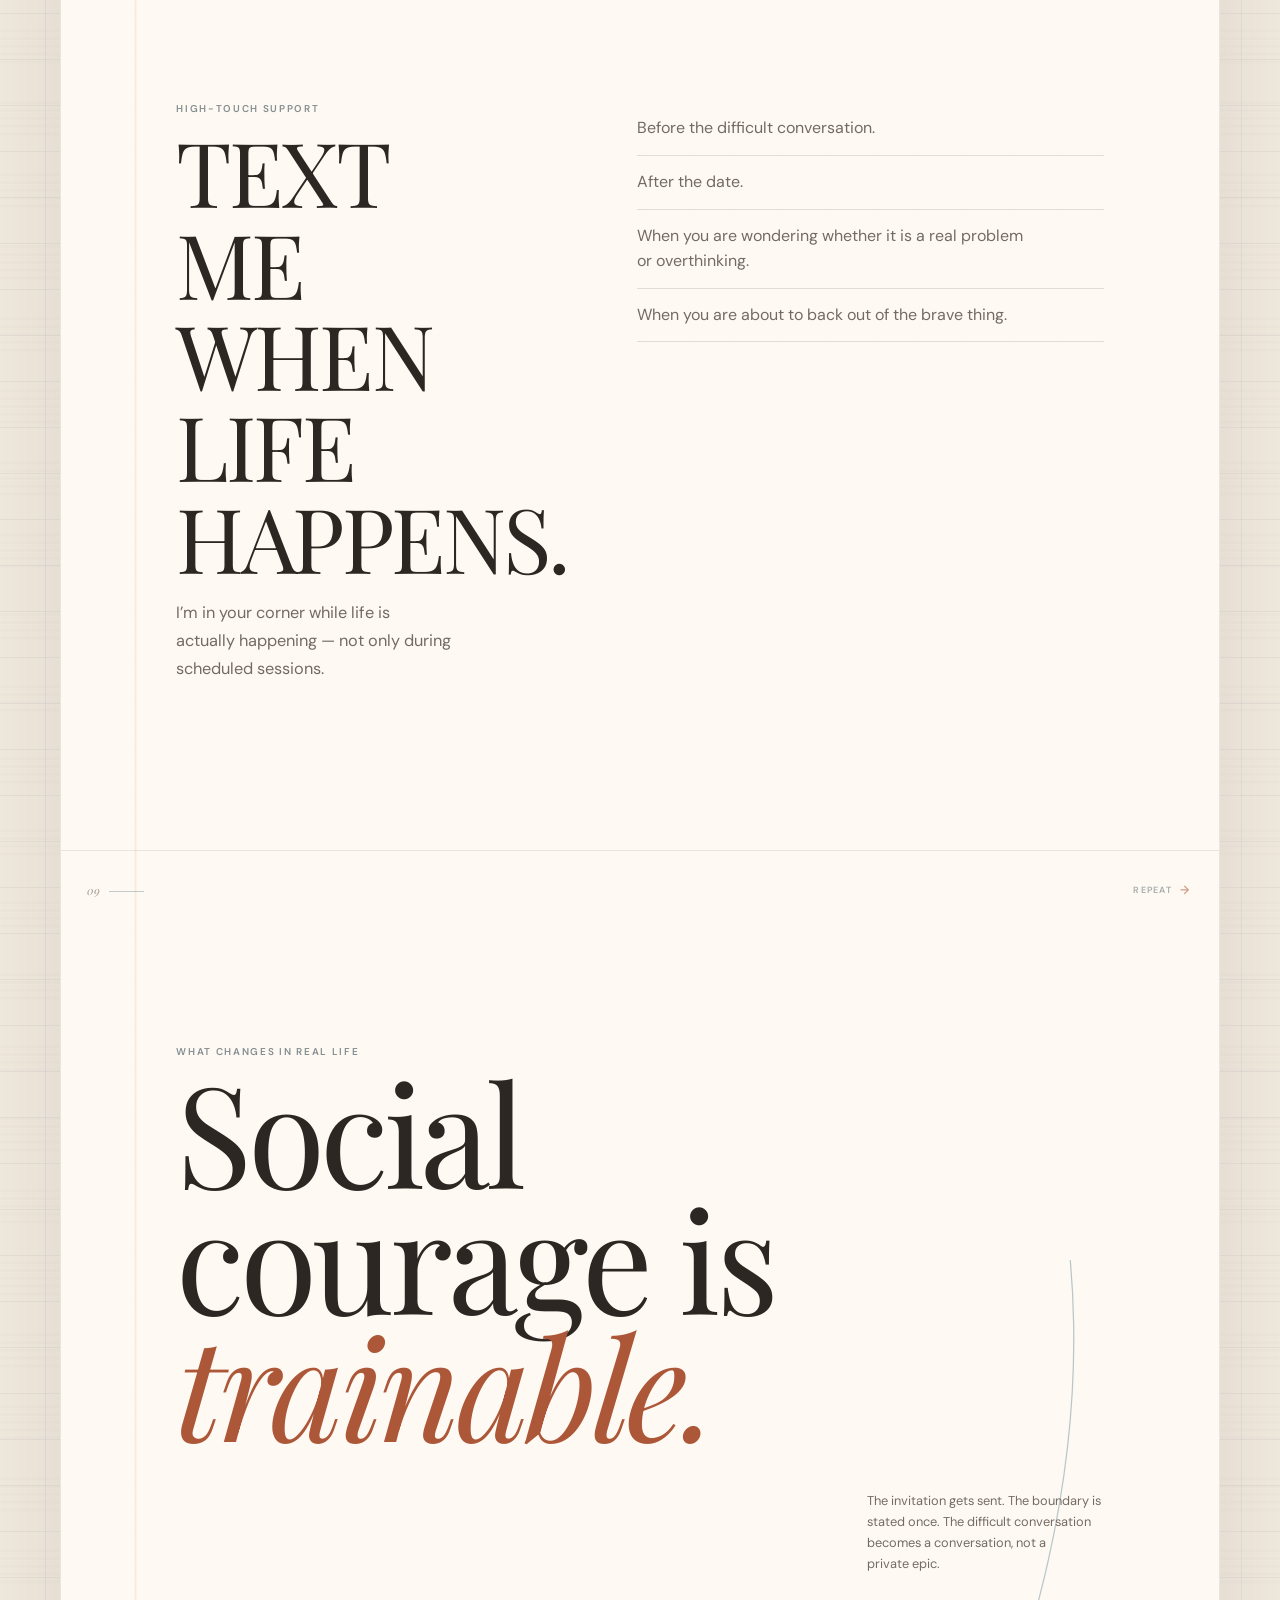
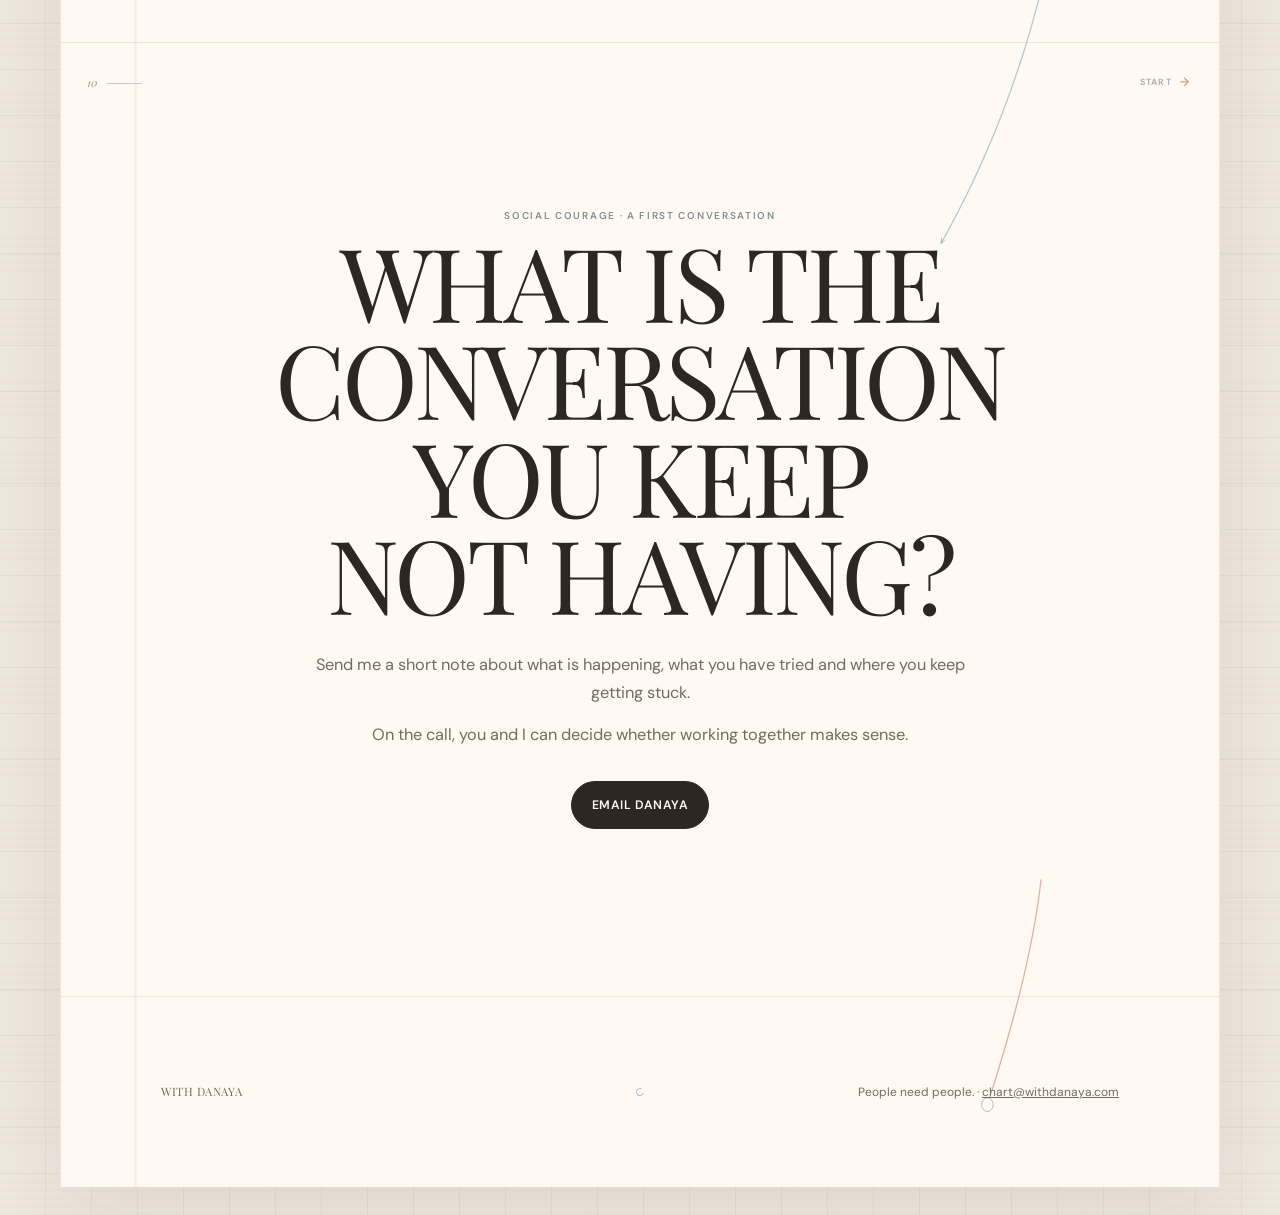
==== commit db4ba860: "Correct contact email to chart@withdanaya.com" ====
--- a/index.html
+++ b/index.html
@@ -2129,8 +2129,8 @@
       <a href="#dating">Dating</a>
       <a href="#about">About</a>
     </div>
-    <a class="header-email" href="mailto:chat@withdanaya.com" data-contact-link aria-label="Email Danaya at chat@withdanaya.com">
-      <span class="header-email-full">chat@withdanaya.com</span>
+    <a class="header-email" href="mailto:chart@withdanaya.com" data-contact-link aria-label="Email Danaya at chart@withdanaya.com">
+      <span class="header-email-full">chart@withdanaya.com</span>
       <span class="header-email-short" aria-hidden="true">Email</span>
     </a>
     <a class="nav-cta" href="#contact" data-contact-link>Book a first conversation</a>
@@ -2392,7 +2392,7 @@
         <p class="section-copy">Send me a short note about what is happening, what you have tried and where you keep getting stuck.</p>
         <p class="section-copy" style="margin-top: 14px;">On the call, you and I can decide whether working together makes sense.</p>
         <div class="final-cta-wrap">
-          <a class="section-cta" href="mailto:chat@withdanaya.com?subject=First%20conversation%20with%20Danaya">Email Danaya</a>
+          <a class="section-cta" href="mailto:chart@withdanaya.com?subject=First%20conversation%20with%20Danaya">Email Danaya</a>
         </div>
       </div>
     </section>
@@ -2400,7 +2400,7 @@
     <footer class="field-footer">
       <p><span class="brand-with">WITH</span> <span class="brand-name">DANAYA</span></p>
       <p><span class="c-mark small" aria-hidden="true"></span></p>
-      <p>People need people. · <a href="#contact" data-contact-link>chat@withdanaya.com</a></p>
+      <p>People need people. · <a href="#contact" data-contact-link>chart@withdanaya.com</a></p>
     </footer>
   </main>
 
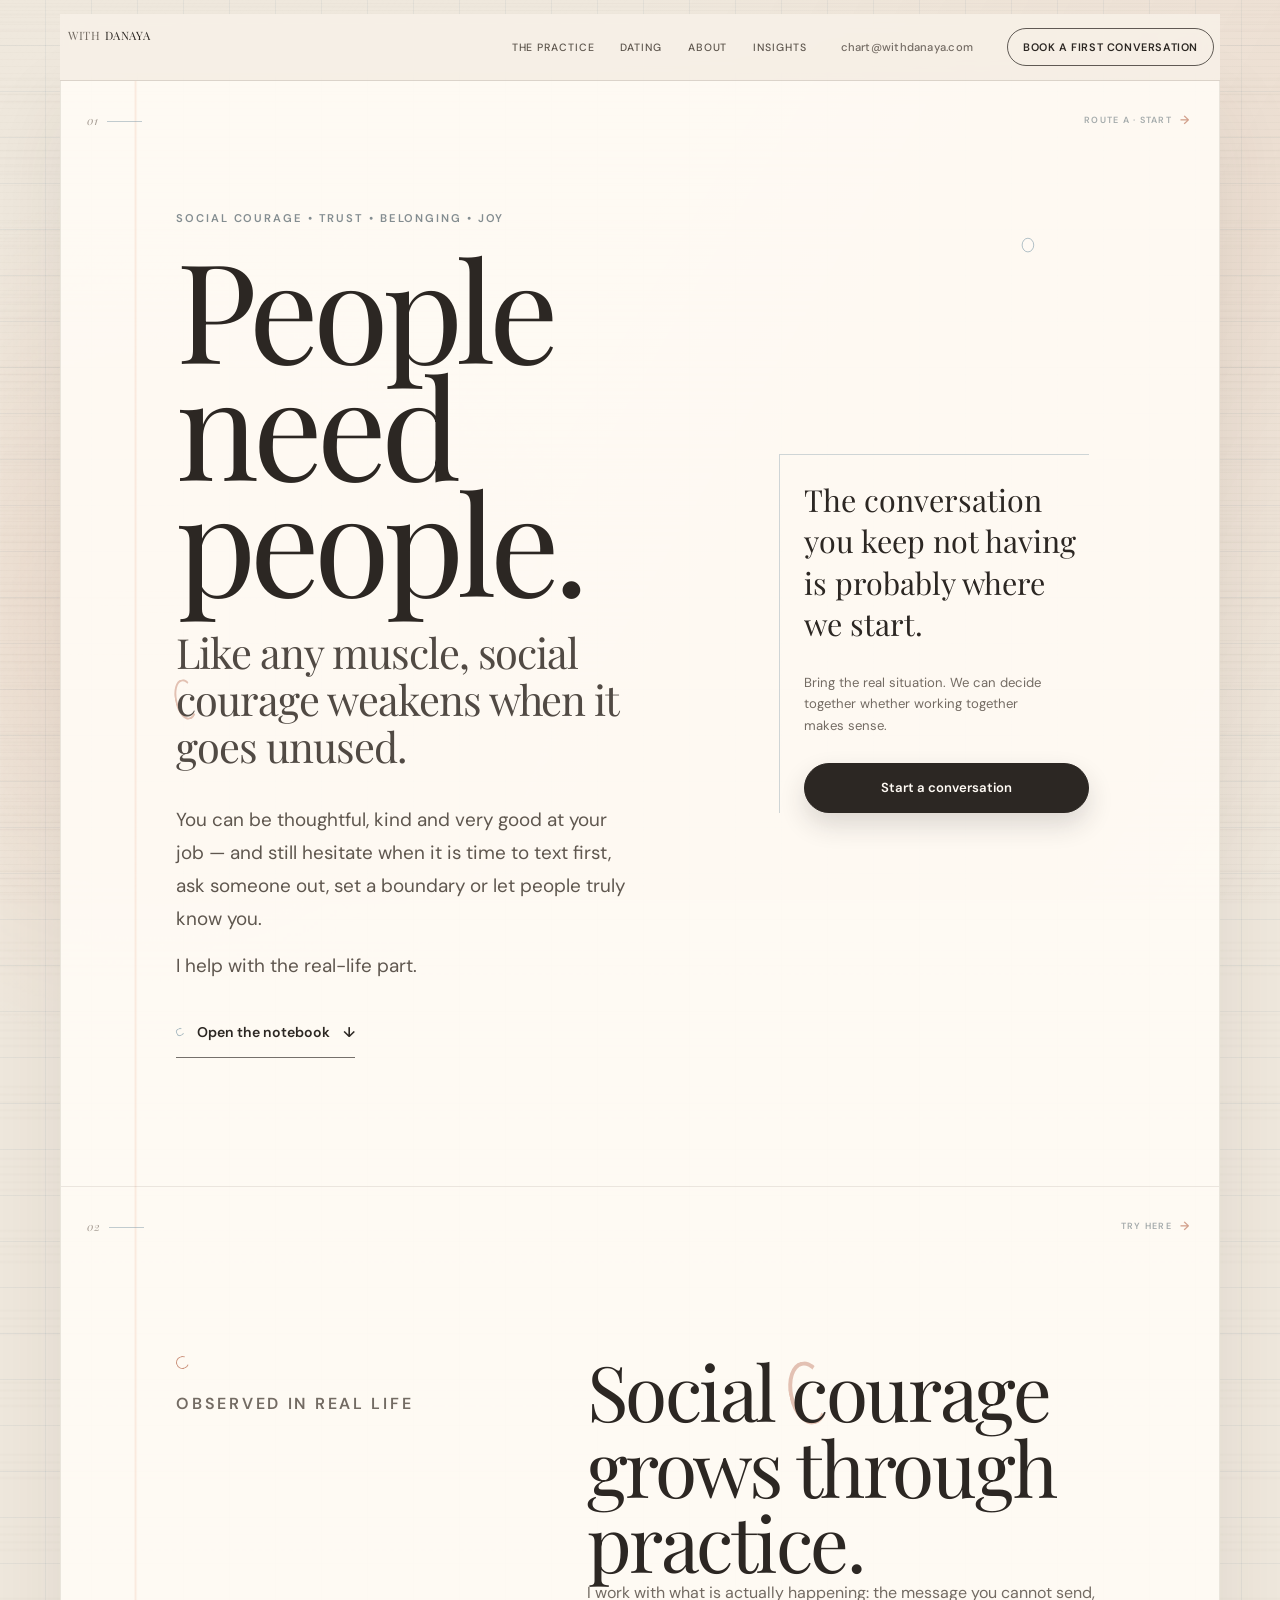
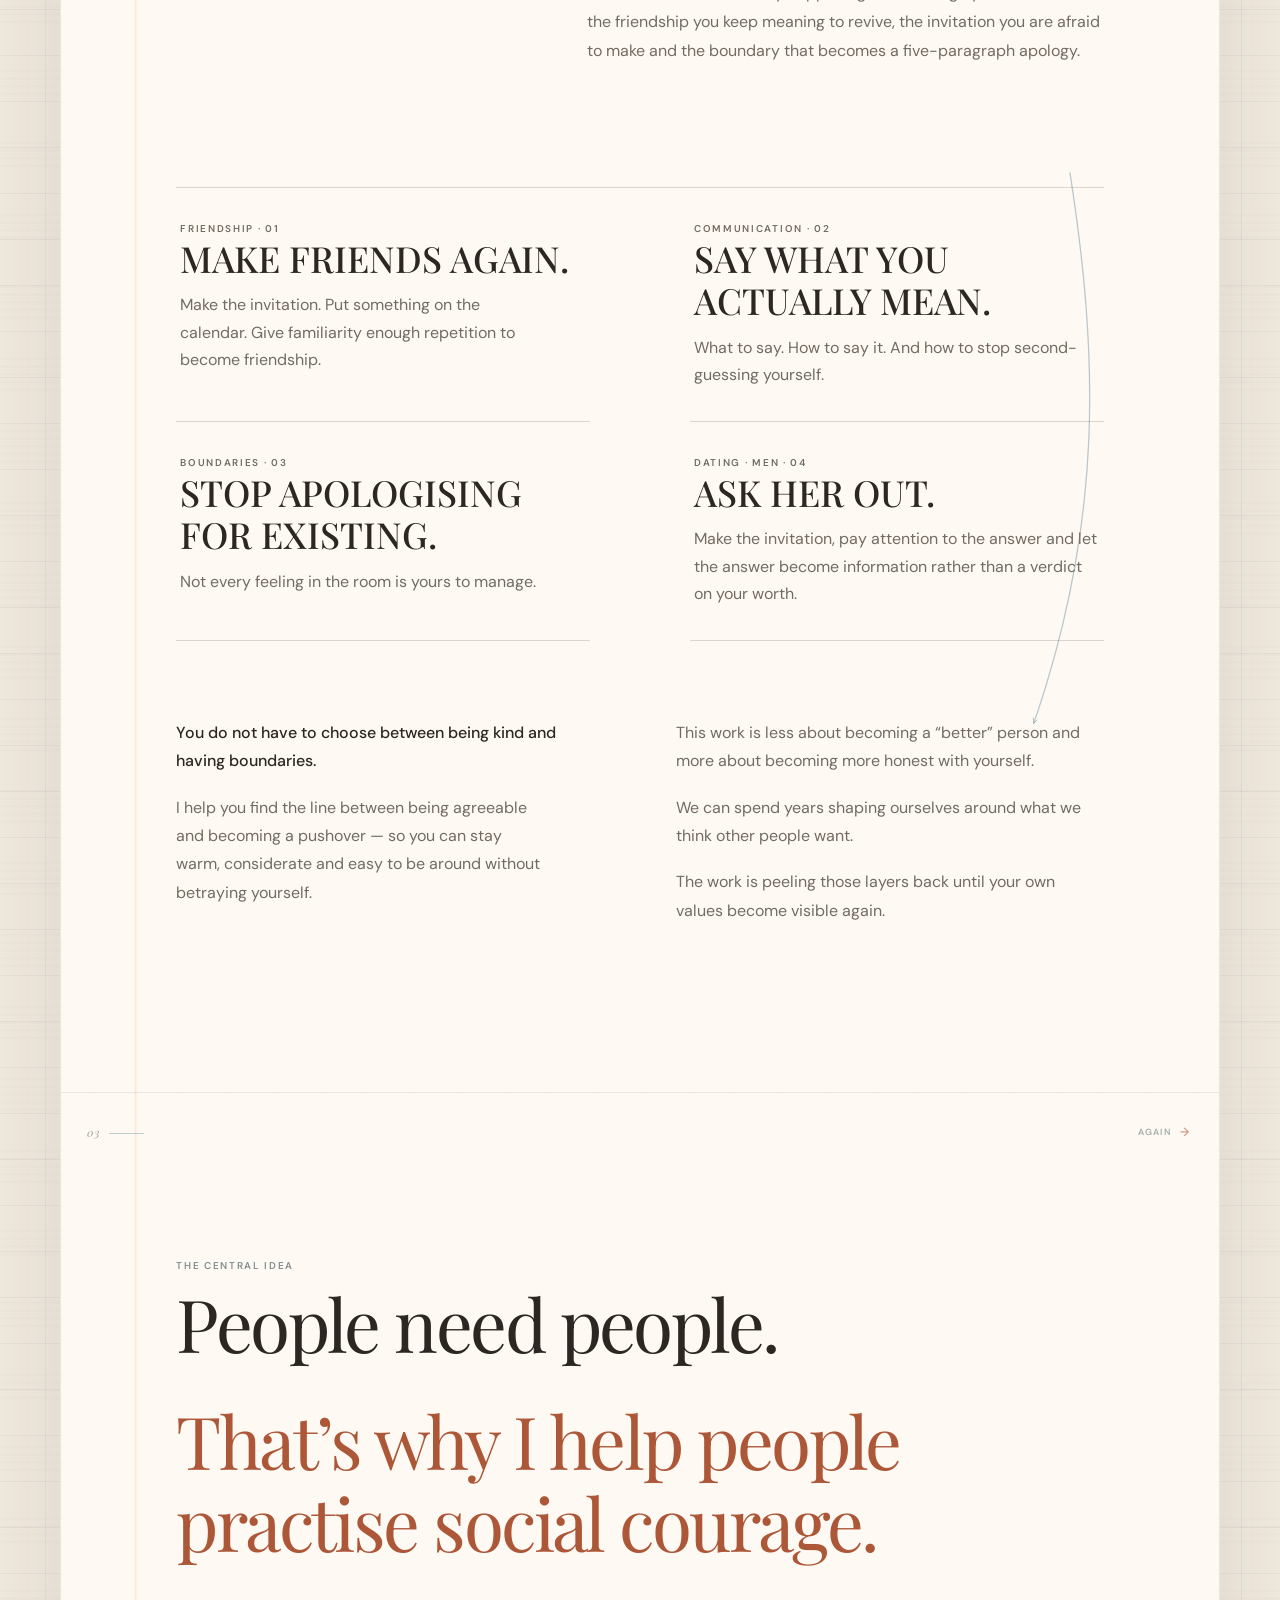
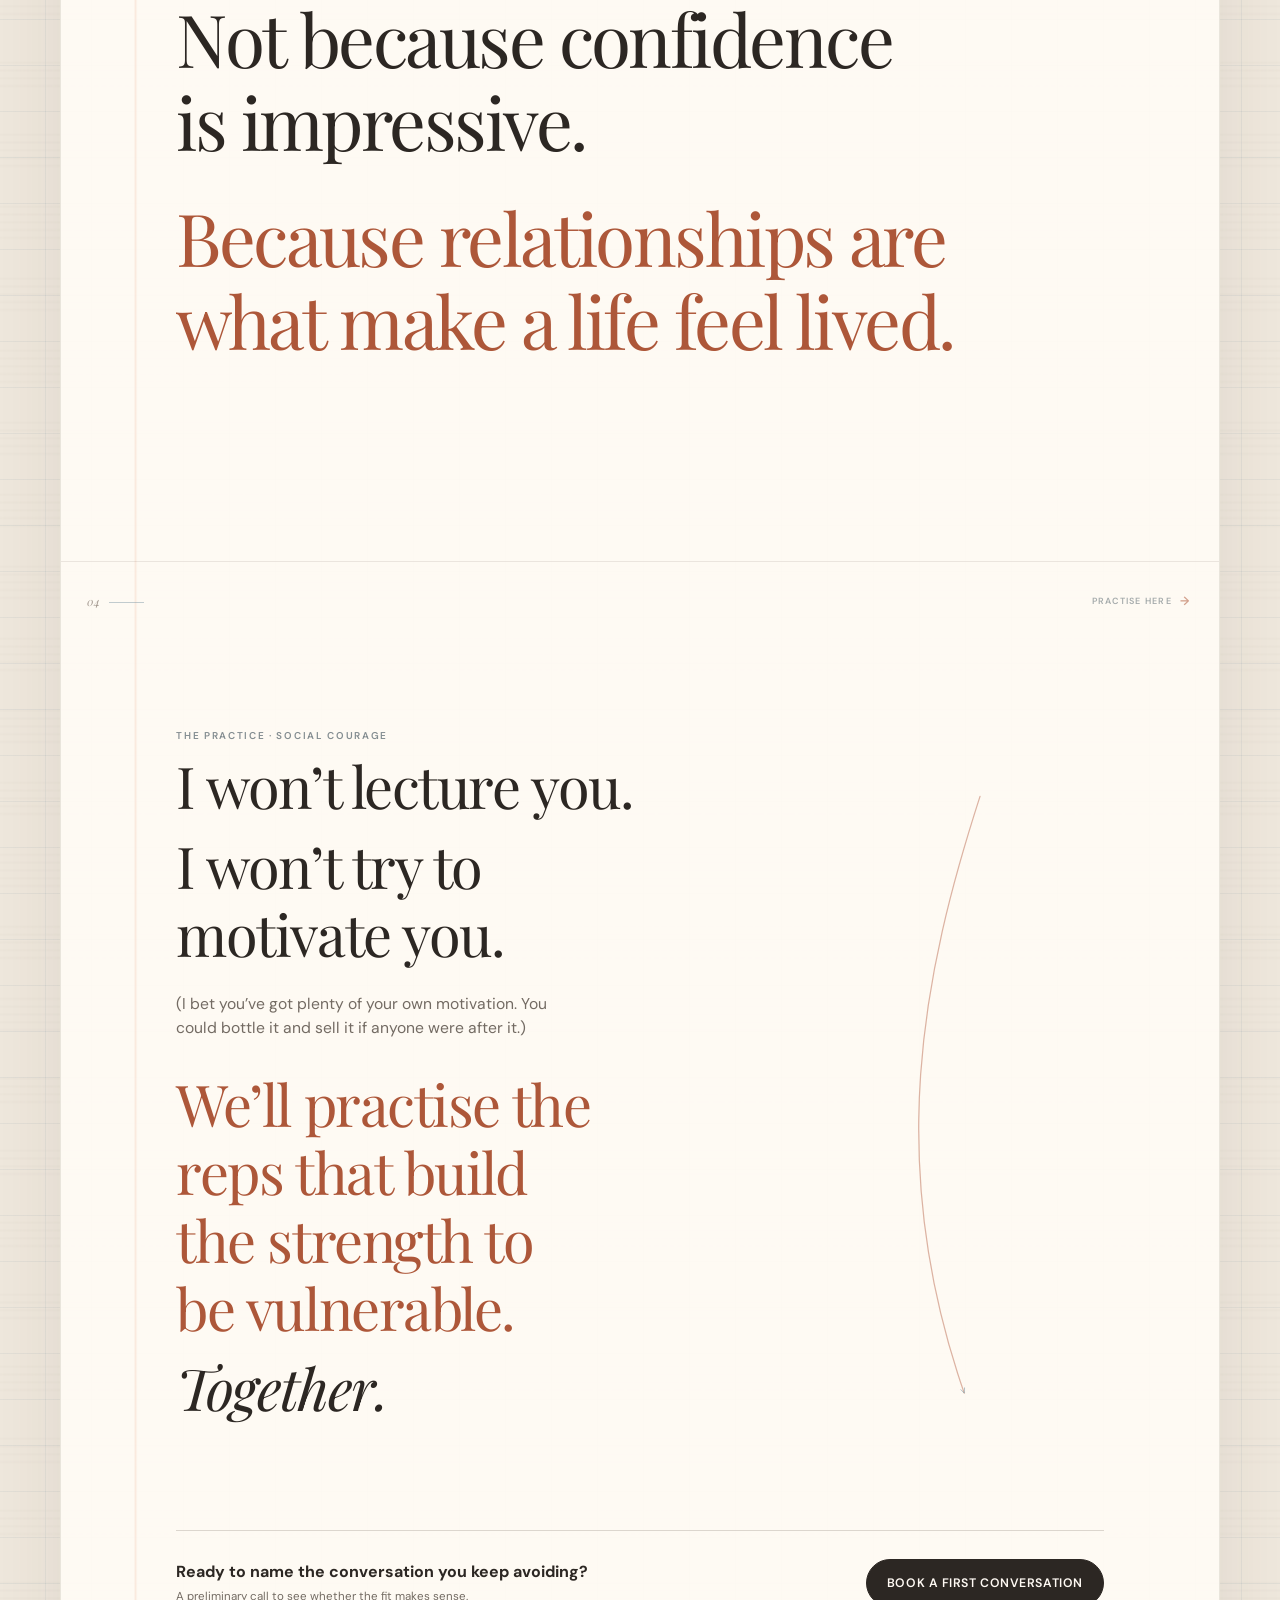
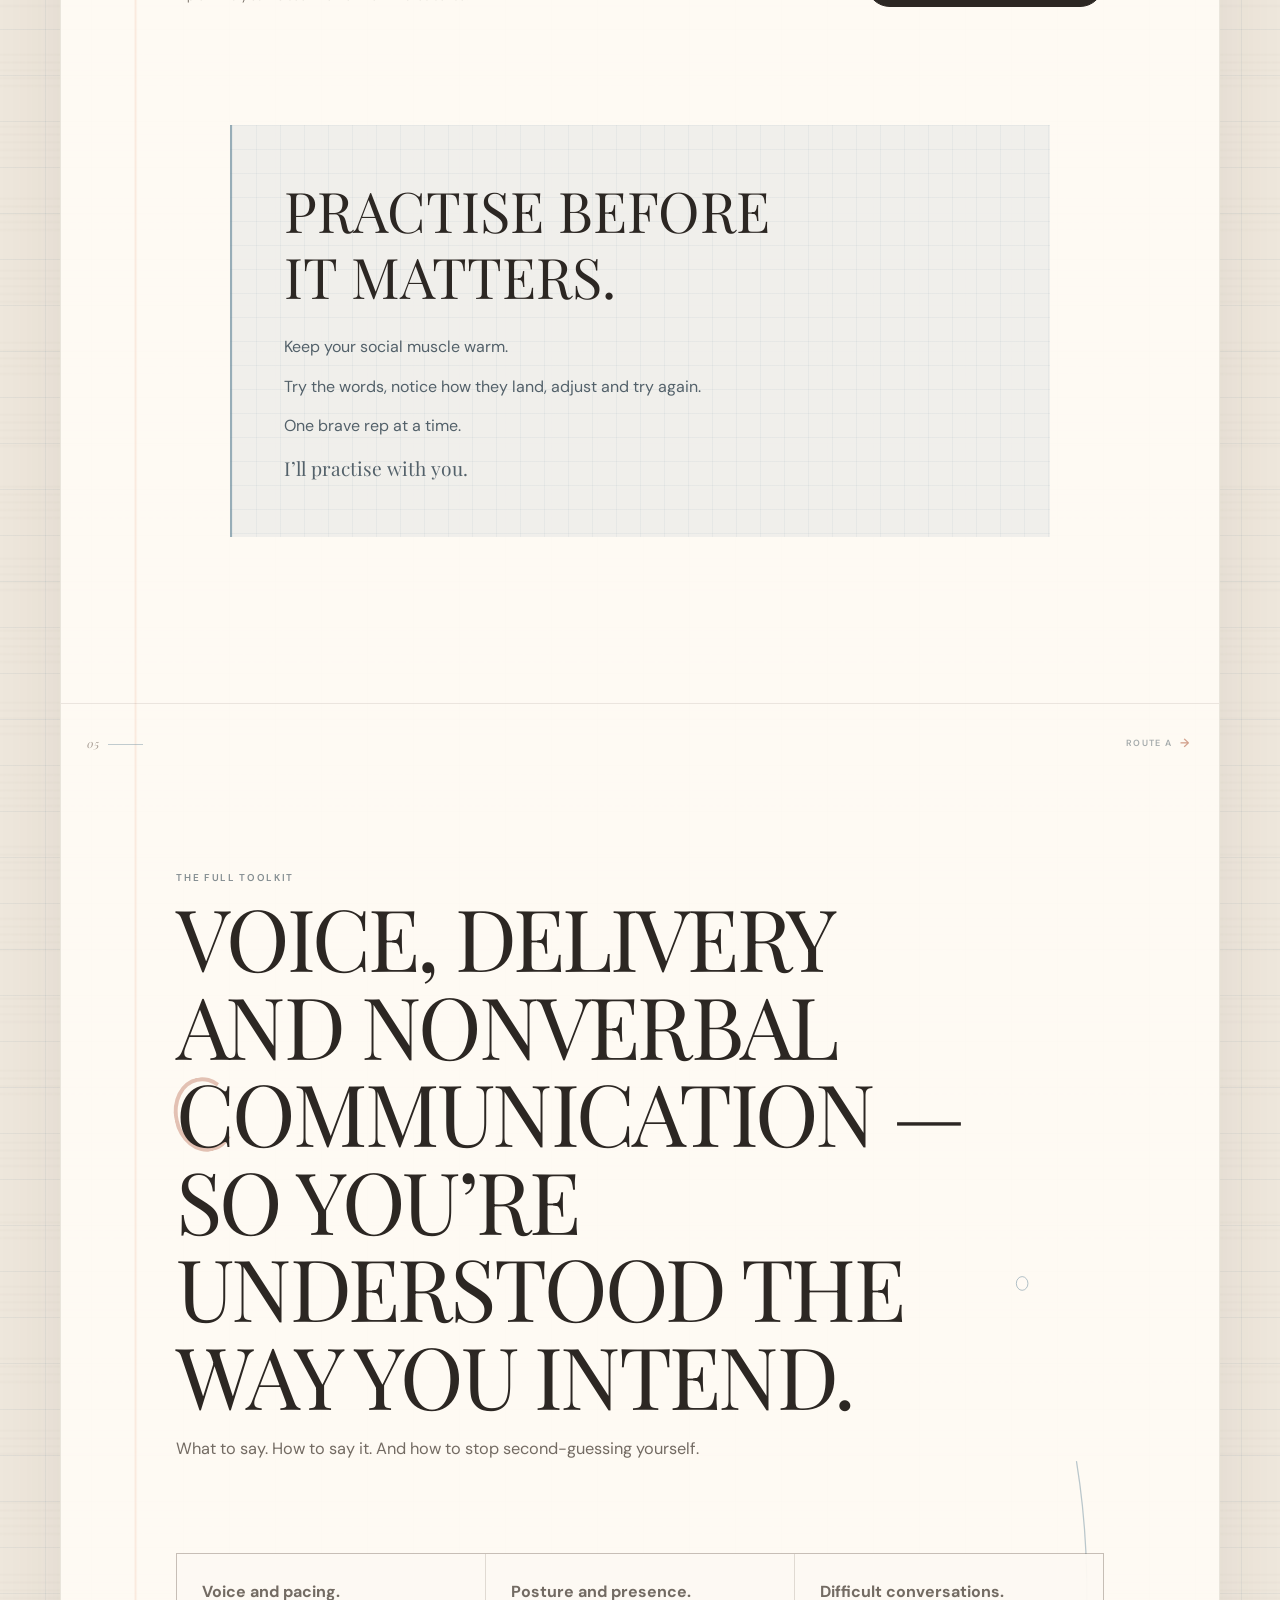
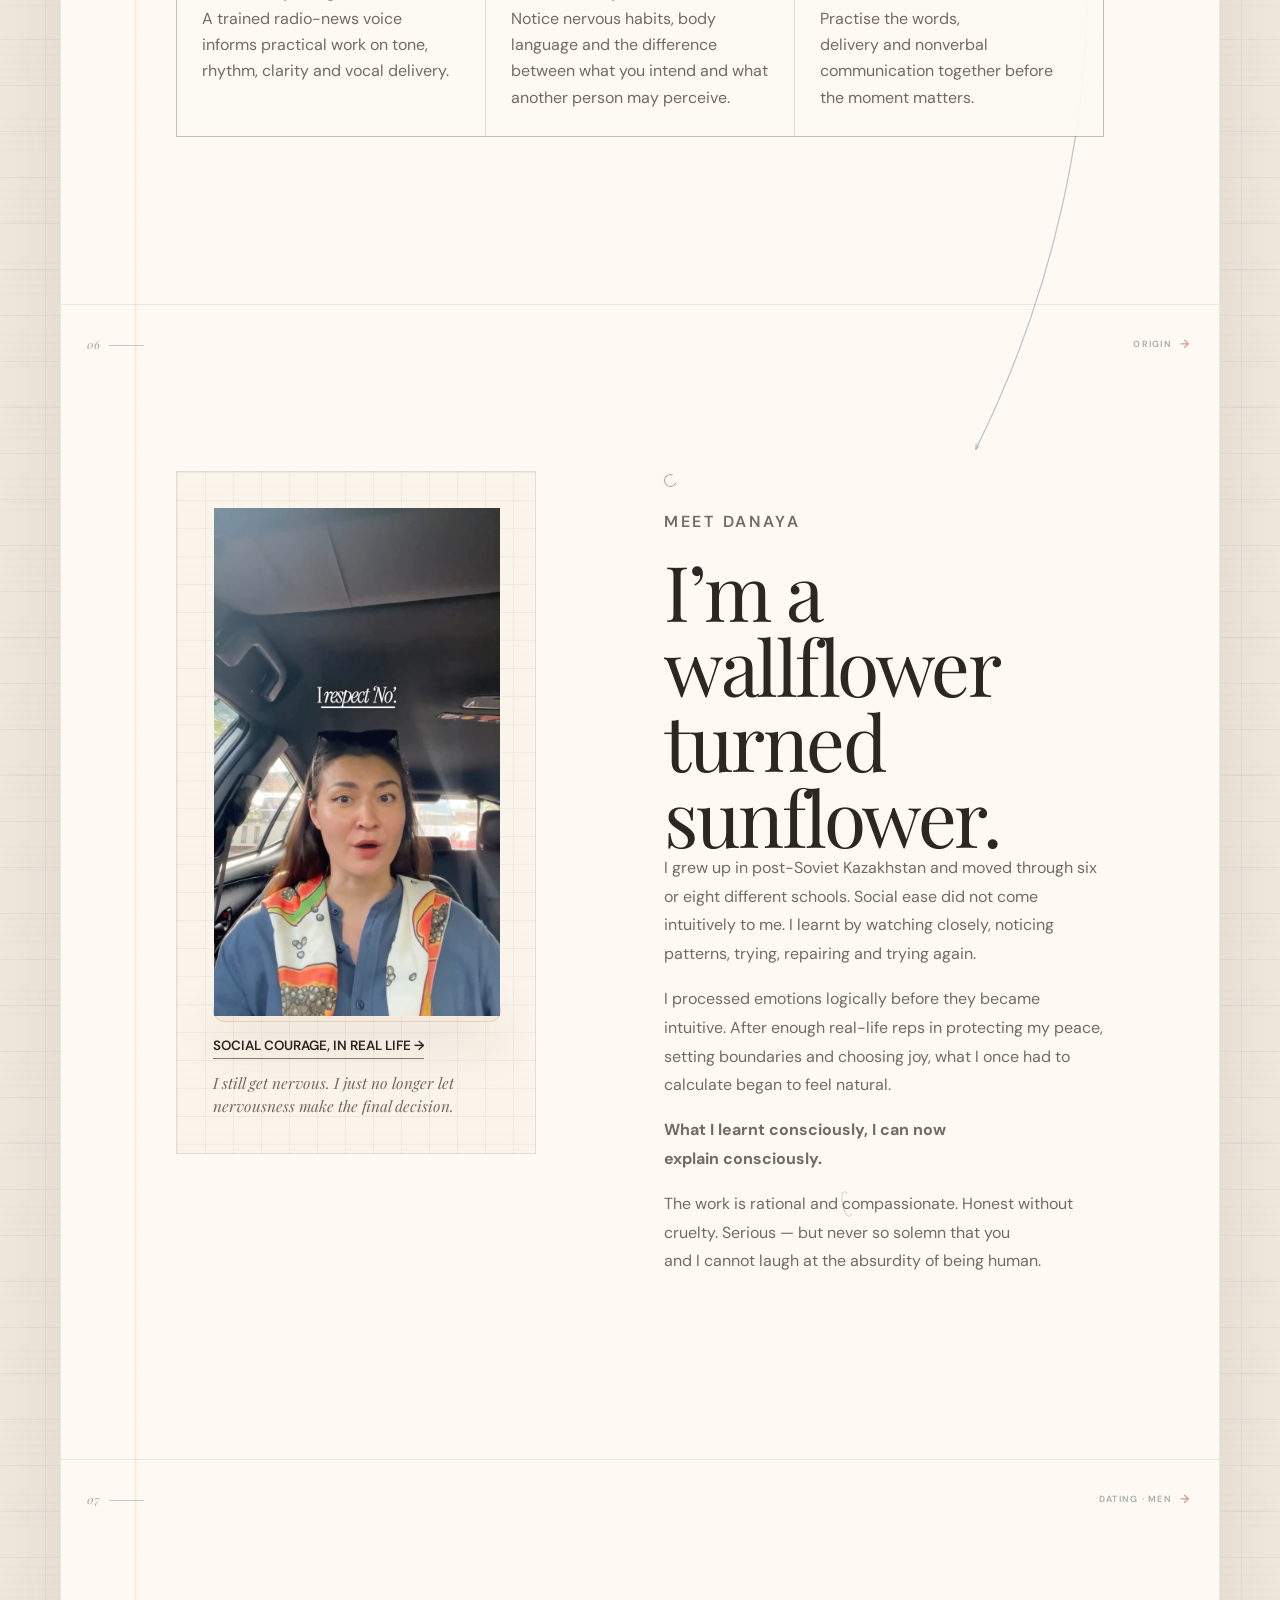
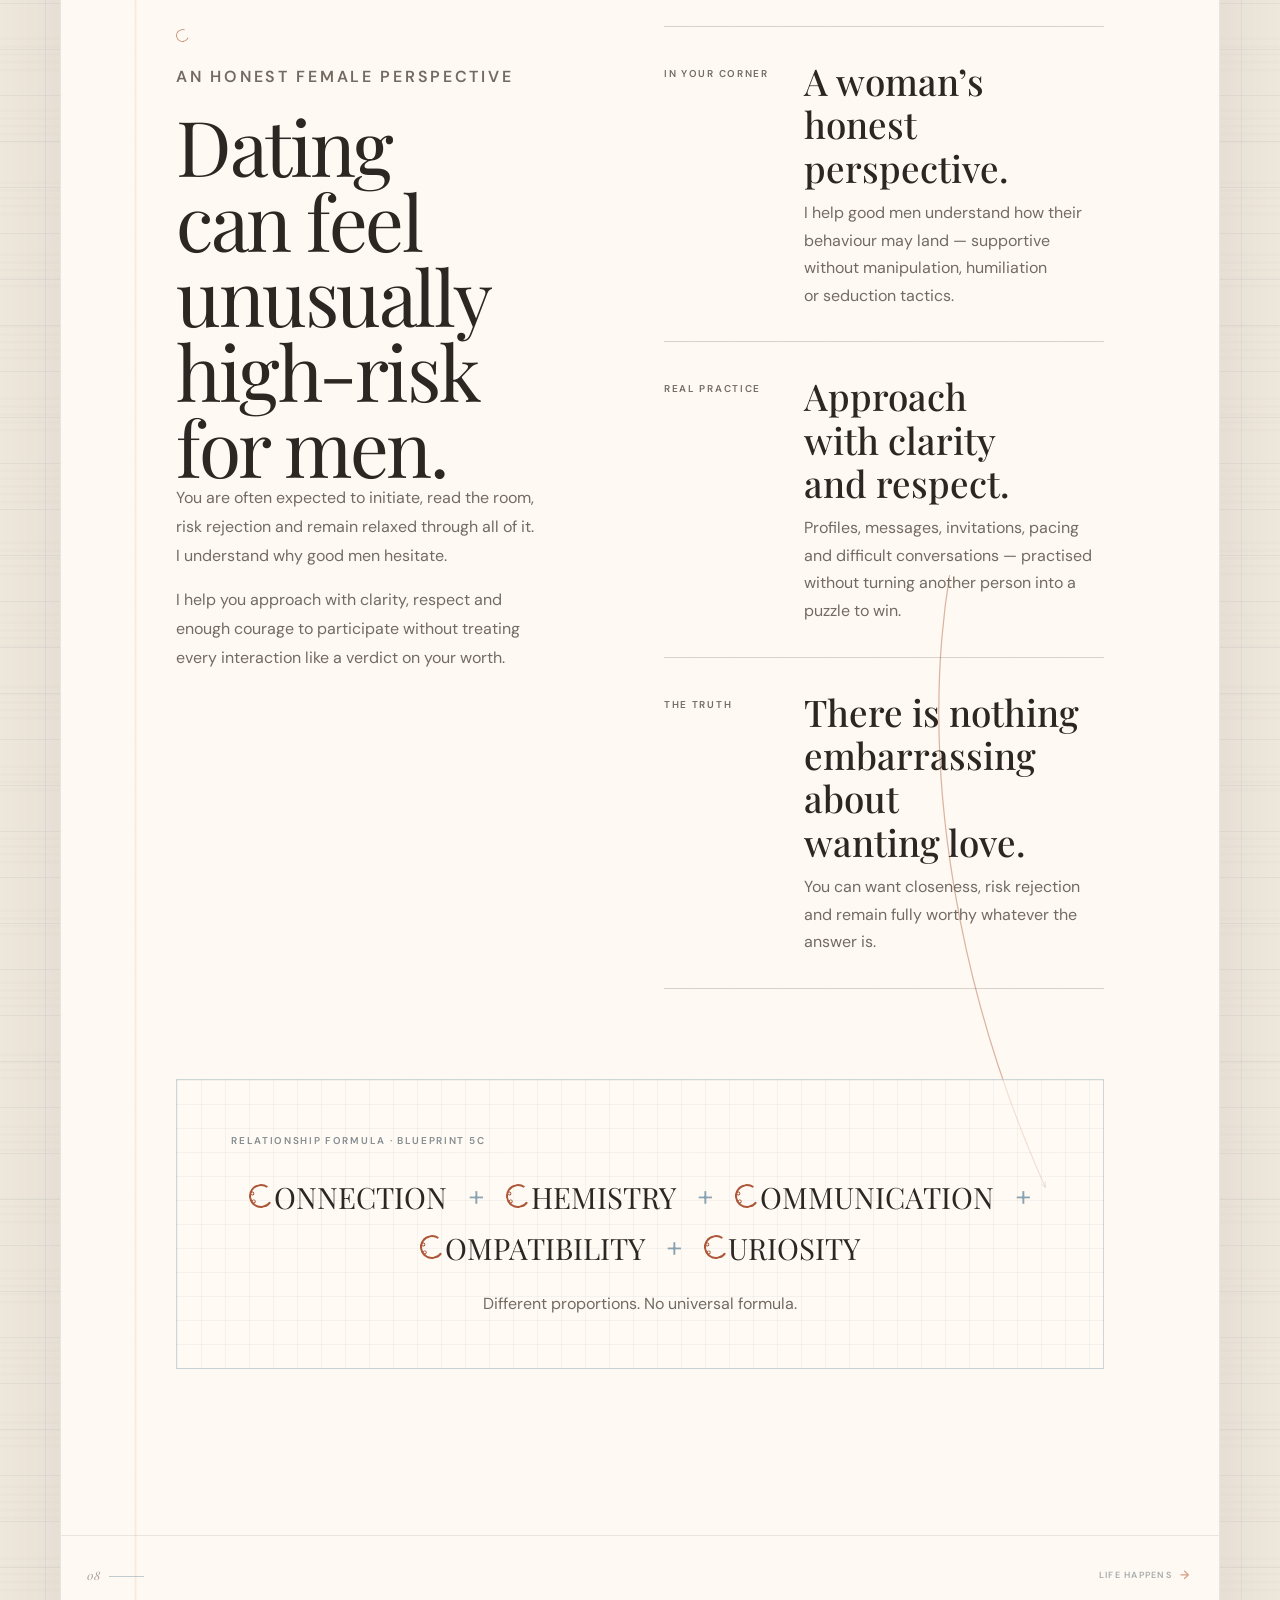
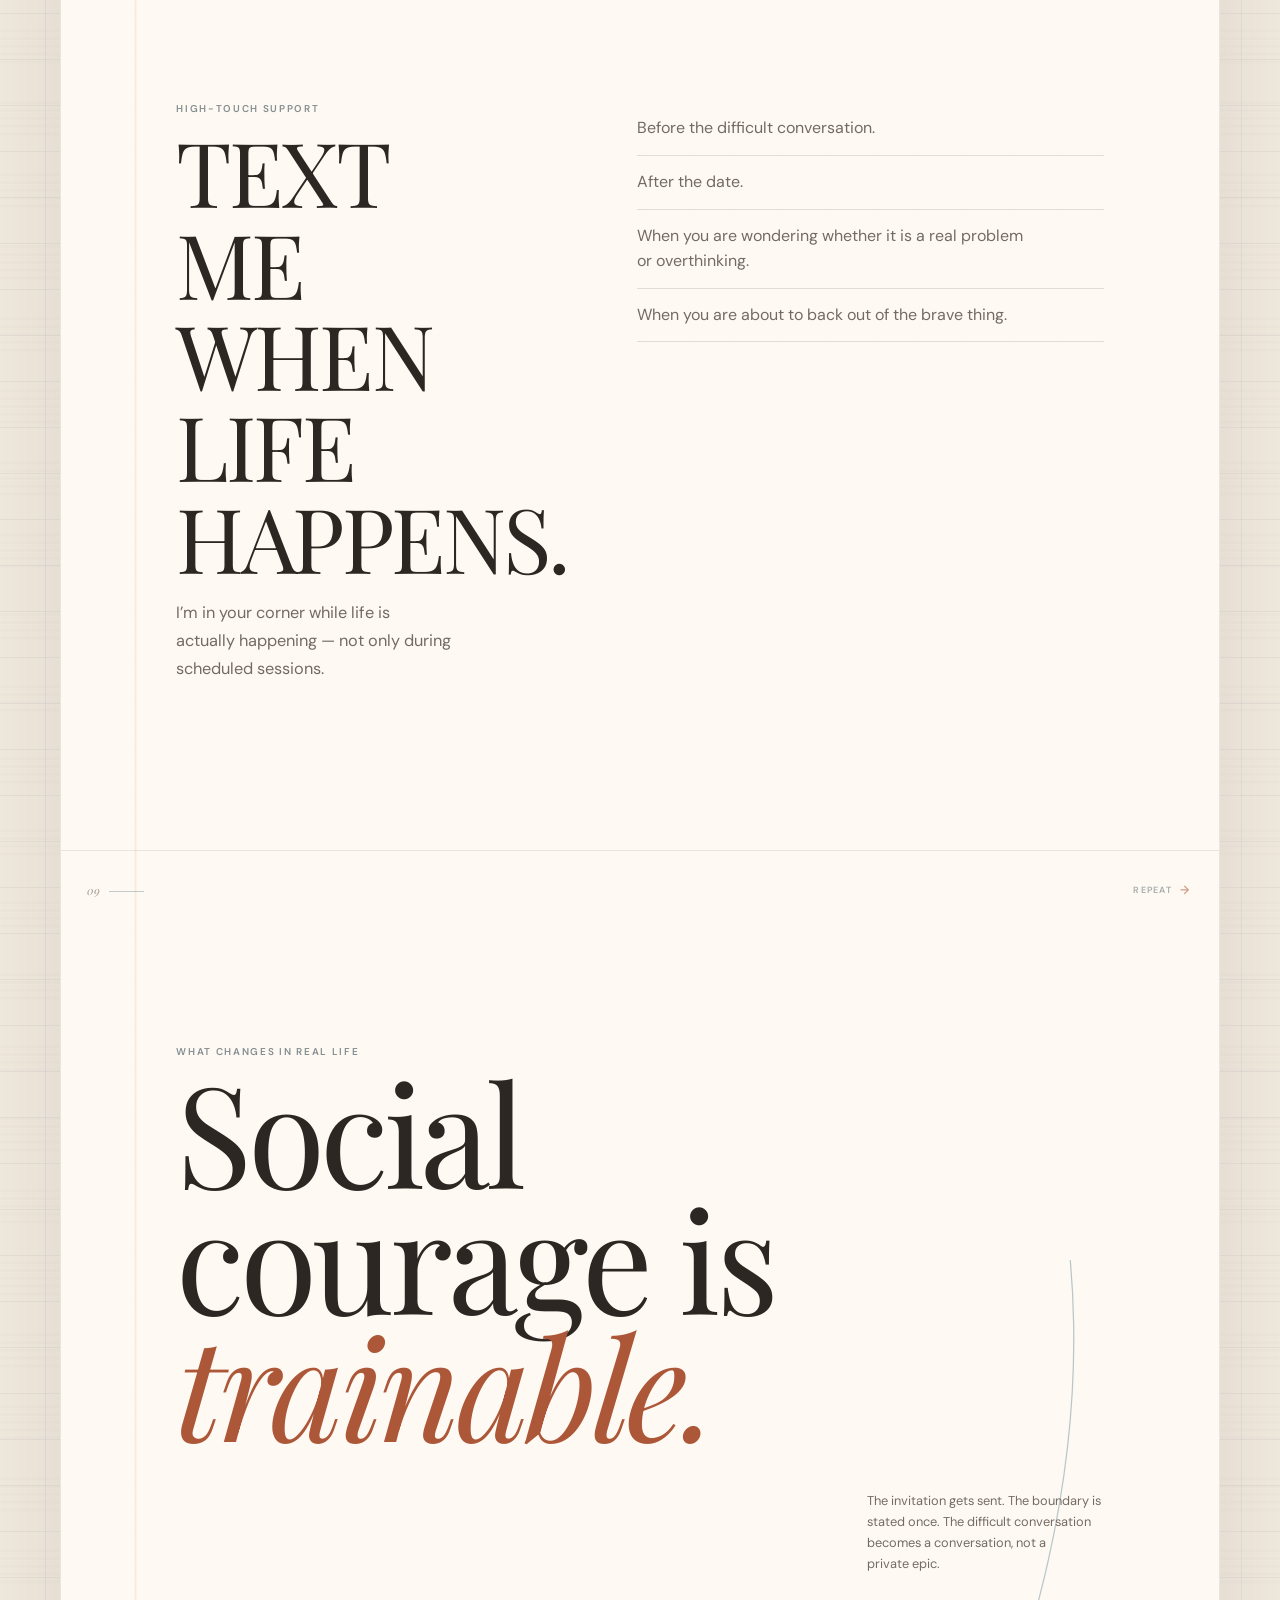
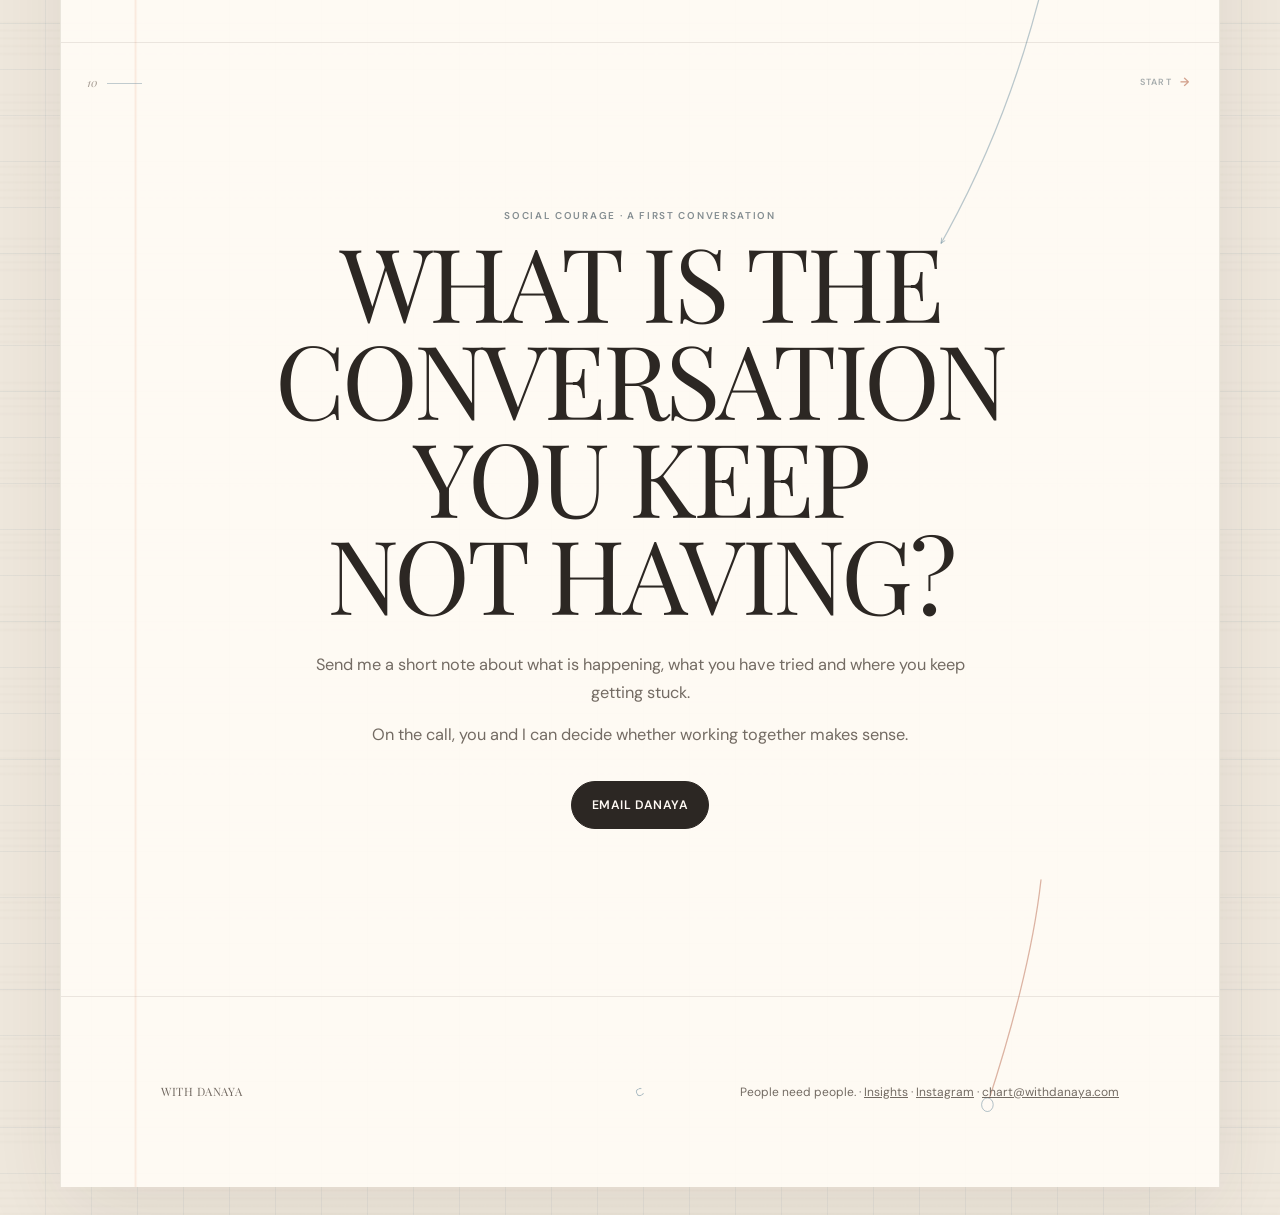
==== commit c7605fbd: "Add search and AI discoverability foundation" ====
--- a/index.html
+++ b/index.html
@@ -3,14 +3,96 @@
 <head>
   <meta charset="UTF-8" />
   <meta name="viewport" content="width=device-width, initial-scale=1.0" />
-  <meta name="description" content="WITH DANAYA is private, practical work for thoughtful adults who want more friendship, love, belonging and participation in real life." />
-  <meta name="build" content="with-danaya-v10" />
-  <title>WITH DANAYA — People need people</title>
+  <meta name="description" content="Practical social courage and relationship coaching with Danaya Yerzhanova—for thoughtful adults who want stronger friendships, clearer communication, dating confidence and real-life connection." />
+  <meta name="author" content="Danaya Yerzhanova" />
+  <meta name="robots" content="index, follow, max-image-preview:large, max-snippet:-1, max-video-preview:-1" />
+  <meta name="build" content="with-danaya-v11" />
+  <title>Social Courage &amp; Relationship Coaching | WITH DANAYA</title>
+  <link rel="canonical" href="https://withdanaya.com/" />
+  <link rel="alternate" hreflang="en" href="https://withdanaya.com/" />
+  <meta property="og:type" content="website" />
+  <meta property="og:locale" content="en_GB" />
+  <meta property="og:site_name" content="WITH DANAYA" />
+  <meta property="og:title" content="Social Courage &amp; Relationship Coaching | WITH DANAYA" />
+  <meta property="og:description" content="Practical coaching for friendship, dating, boundaries, communication and the conversations you keep not having." />
+  <meta property="og:url" content="https://withdanaya.com/" />
+  <meta property="og:image" content="https://withdanaya.com/thumb-DVODnSIEo98.jpg" />
+  <meta property="og:image:alt" content="Danaya Yerzhanova speaking about social courage" />
+  <meta name="twitter:card" content="summary_large_image" />
+  <meta name="twitter:title" content="Social Courage &amp; Relationship Coaching | WITH DANAYA" />
+  <meta name="twitter:description" content="Practical coaching for friendship, dating, boundaries, communication and real-life connection." />
+  <meta name="twitter:image" content="https://withdanaya.com/thumb-DVODnSIEo98.jpg" />
   <script>document.documentElement.classList.add('js');</script>
   <link rel="preconnect" href="https://fonts.googleapis.com" />
   <link rel="preconnect" href="https://fonts.gstatic.com" crossorigin />
   <link href="https://fonts.googleapis.com/css2?family=DM+Sans:opsz,wght@9..40,300;9..40,400;9..40,500;9..40,600&amp;family=Playfair+Display:ital,wght@0,400;0,500;1,400;1,500&amp;display=swap" rel="stylesheet" />
   <link rel="icon" href="data:image/svg+xml,%3Csvg xmlns='http://www.w3.org/2000/svg' viewBox='0 0 64 64'%3E%3Crect width='64' height='64' rx='18' fill='%232c2723'/%3E%3Cpath d='M17 18l8 30 7-20 7 20 8-30' fill='none' stroke='%23df815b' stroke-width='6' stroke-linecap='round' stroke-linejoin='round'/%3E%3C/svg%3E" />
+  <script type="application/ld+json">
+  {
+    "@context": "https://schema.org",
+    "@graph": [
+      {
+        "@type": "WebSite",
+        "@id": "https://withdanaya.com/#website",
+        "name": "WITH DANAYA",
+        "url": "https://withdanaya.com/",
+        "description": "Practical social courage and relationship coaching with Danaya Yerzhanova.",
+        "inLanguage": "en"
+      },
+      {
+        "@type": "Person",
+        "@id": "https://withdanaya.com/#danaya",
+        "name": "Danaya Yerzhanova",
+        "url": "https://withdanaya.com/#about",
+        "image": "https://withdanaya.com/thumb-DVODnSIEo98.jpg",
+        "jobTitle": "Social courage and relationship coach",
+        "sameAs": ["https://www.instagram.com/danaya_papaya/"],
+        "knowsAbout": [
+          "Social courage",
+          "Relationship coaching",
+          "Dating coaching for men",
+          "Adult friendship",
+          "Interpersonal communication",
+          "Boundaries",
+          "Nonverbal communication"
+        ]
+      },
+      {
+        "@type": "Organization",
+        "@id": "https://withdanaya.com/#practice",
+        "name": "WITH DANAYA",
+        "url": "https://withdanaya.com/",
+        "email": "chart@withdanaya.com",
+        "founder": {"@id": "https://withdanaya.com/#danaya"},
+        "sameAs": ["https://www.instagram.com/danaya_papaya/"],
+        "makesOffer": {
+          "@type": "Offer",
+          "itemOffered": {
+            "@type": "Service",
+            "name": "Social courage and relationship coaching",
+            "description": "Practical rehearsal and honest feedback for friendship, dating, boundaries, communication and real-life connection.",
+            "provider": {"@id": "https://withdanaya.com/#danaya"},
+            "areaServed": "Worldwide",
+            "availableChannel": {
+              "@type": "ServiceChannel",
+              "serviceUrl": "https://withdanaya.com/#contact"
+            }
+          }
+        }
+      },
+      {
+        "@type": "WebPage",
+        "@id": "https://withdanaya.com/#webpage",
+        "url": "https://withdanaya.com/",
+        "name": "Social Courage & Relationship Coaching | WITH DANAYA",
+        "isPartOf": {"@id": "https://withdanaya.com/#website"},
+        "about": {"@id": "https://withdanaya.com/#practice"},
+        "mainEntity": {"@id": "https://withdanaya.com/#danaya"},
+        "inLanguage": "en"
+      }
+    ]
+  }
+  </script>
   <style>
     :root {
       --paper: #f5ecdf;
@@ -2128,6 +2210,7 @@
       <a href="#practice">The Practice</a>
       <a href="#dating">Dating</a>
       <a href="#about">About</a>
+      <a href="/insights/">Insights</a>
     </div>
     <a class="header-email" href="mailto:chart@withdanaya.com" data-contact-link aria-label="Email Danaya at chart@withdanaya.com">
       <span class="header-email-full">chart@withdanaya.com</span>
@@ -2400,7 +2483,7 @@
     <footer class="field-footer">
       <p><span class="brand-with">WITH</span> <span class="brand-name">DANAYA</span></p>
       <p><span class="c-mark small" aria-hidden="true"></span></p>
-      <p>People need people. · <a href="#contact" data-contact-link>chart@withdanaya.com</a></p>
+      <p>People need people. · <a href="/insights/">Insights</a> · <a href="https://www.instagram.com/danaya_papaya/" rel="me">Instagram</a> · <a href="#contact" data-contact-link>chart@withdanaya.com</a></p>
     </footer>
   </main>
 
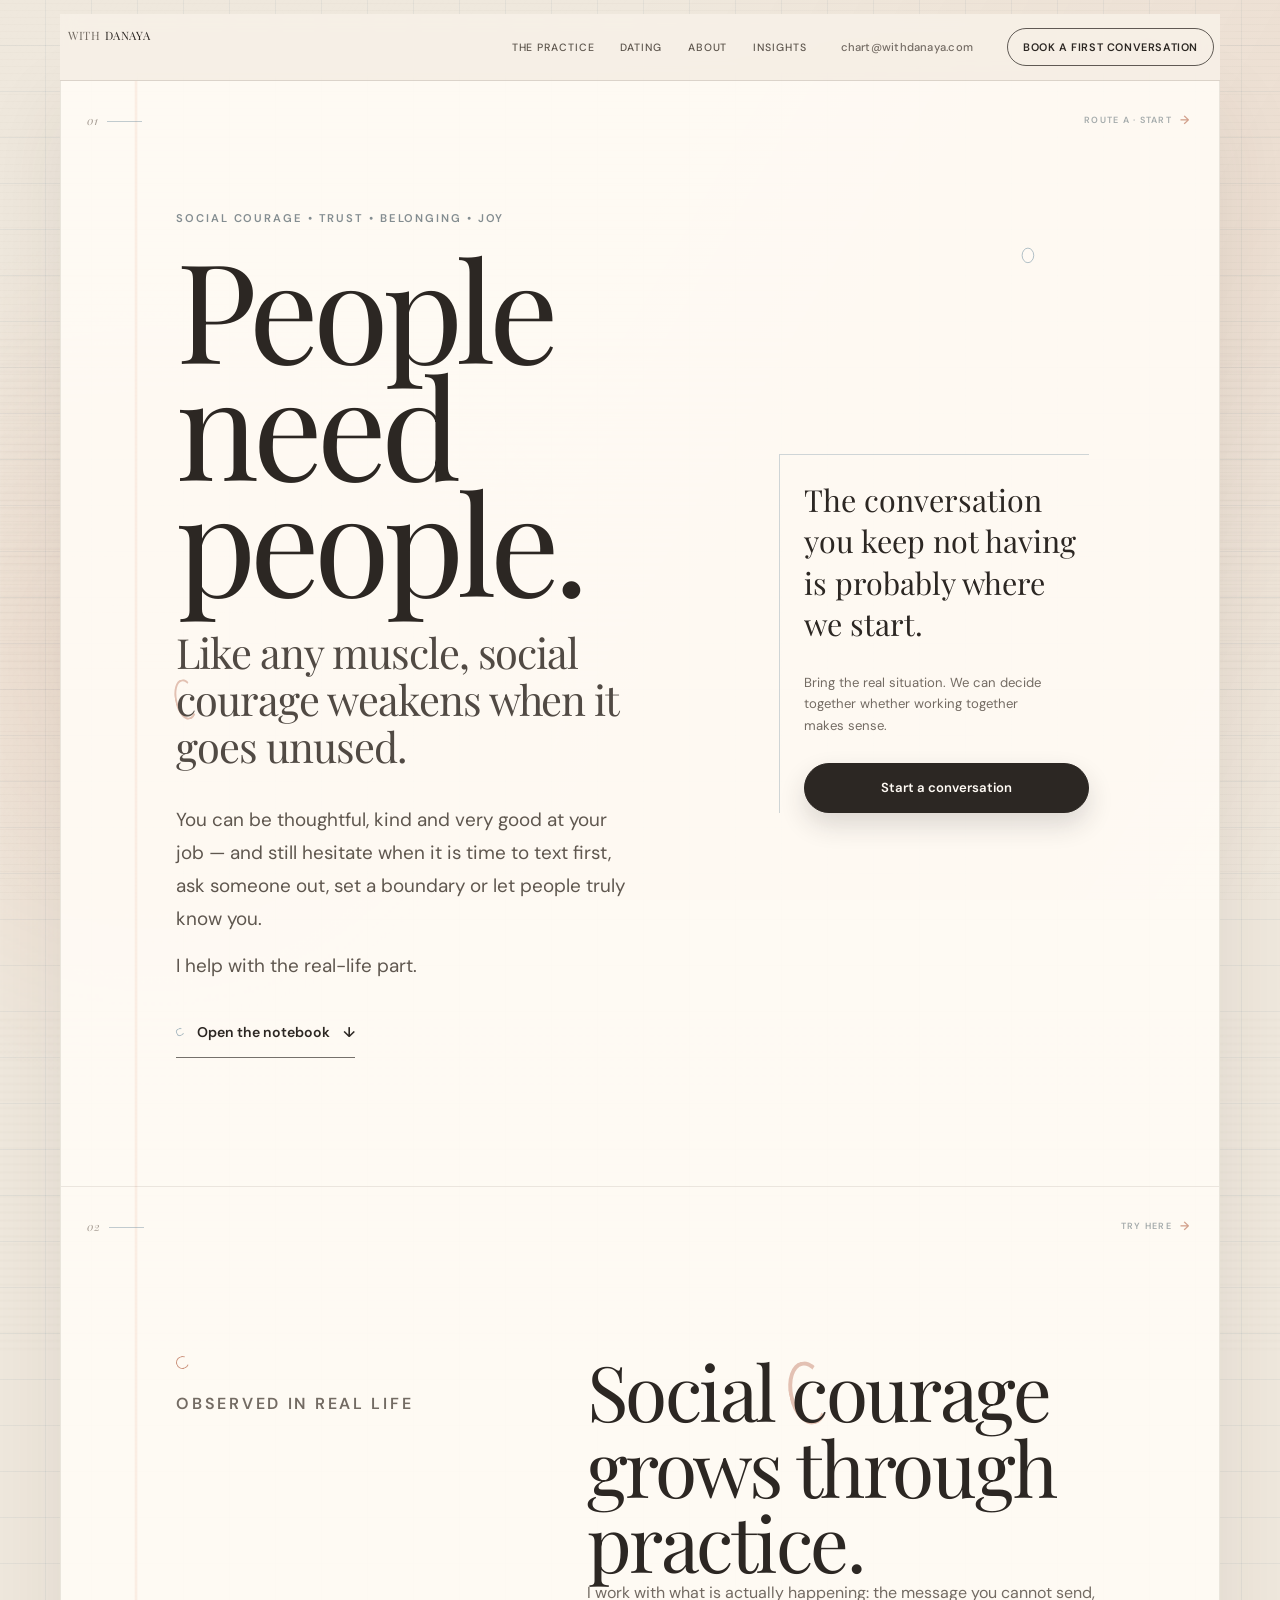
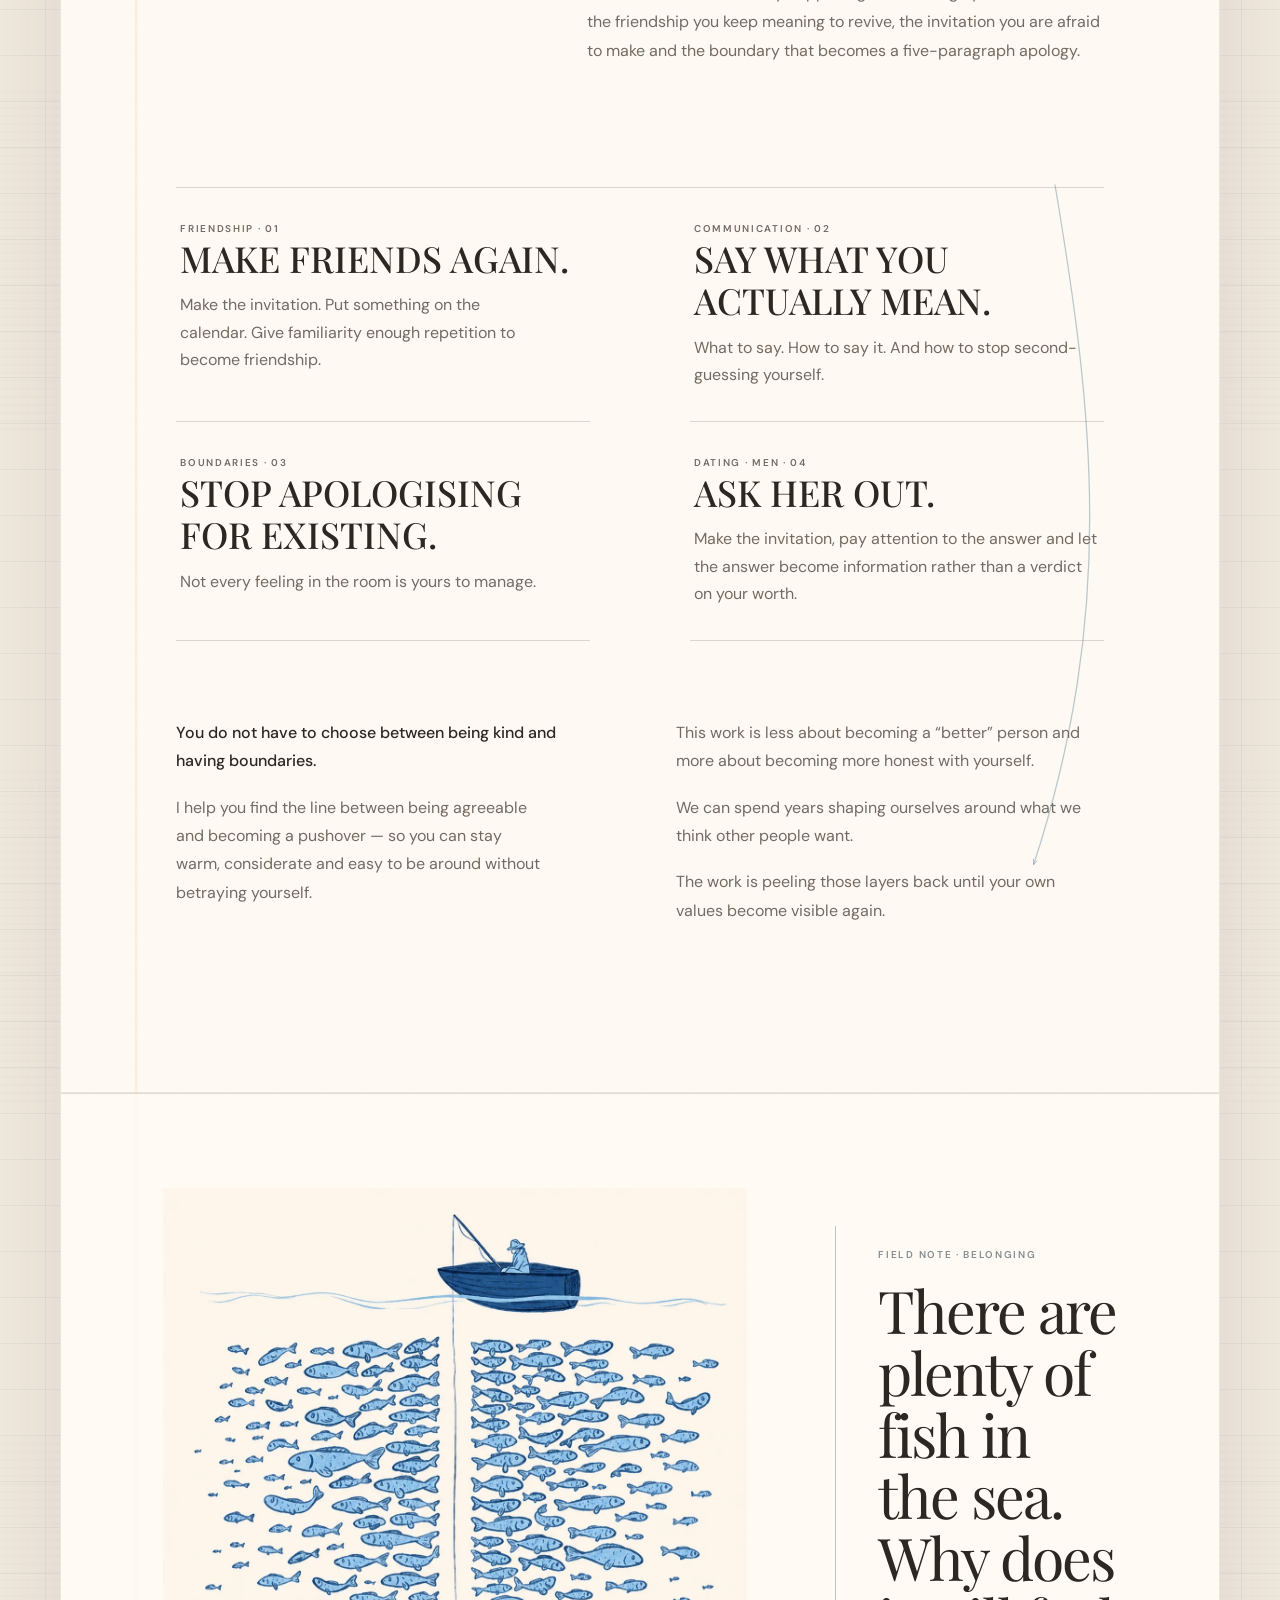
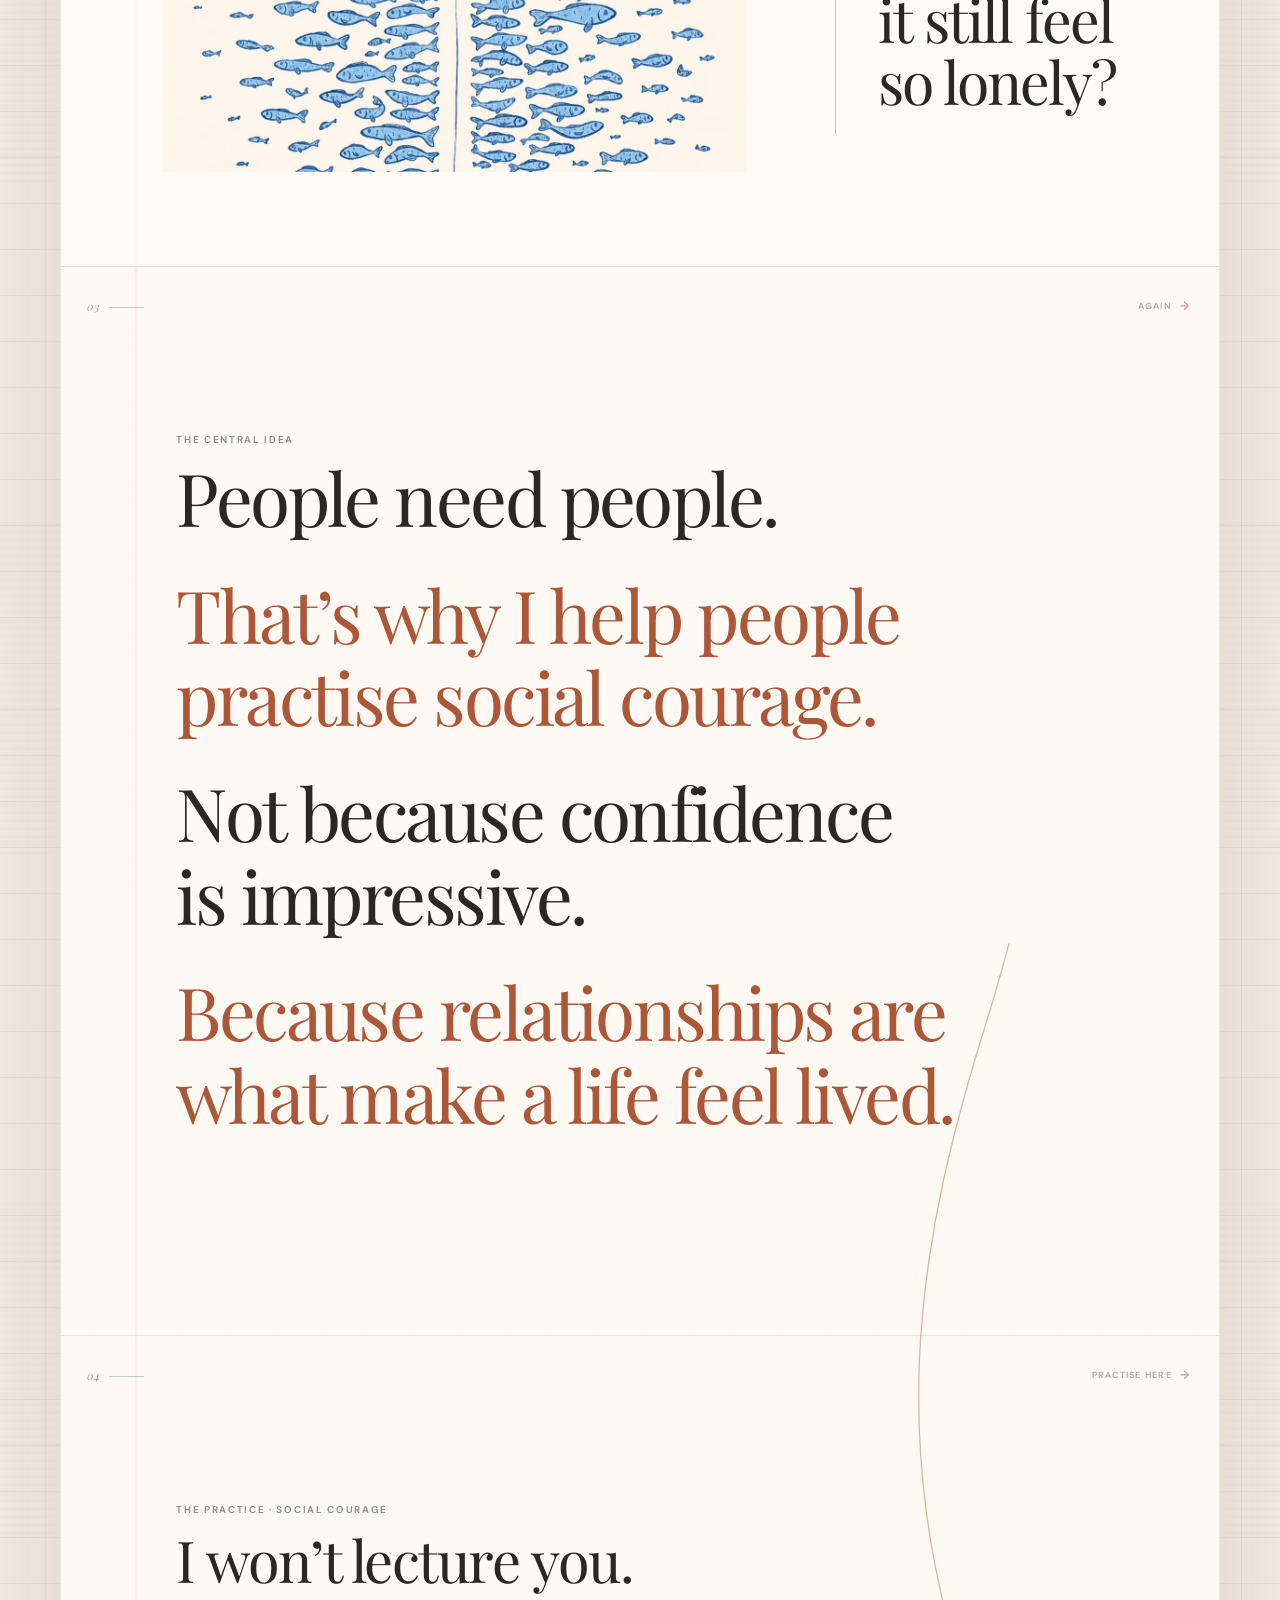
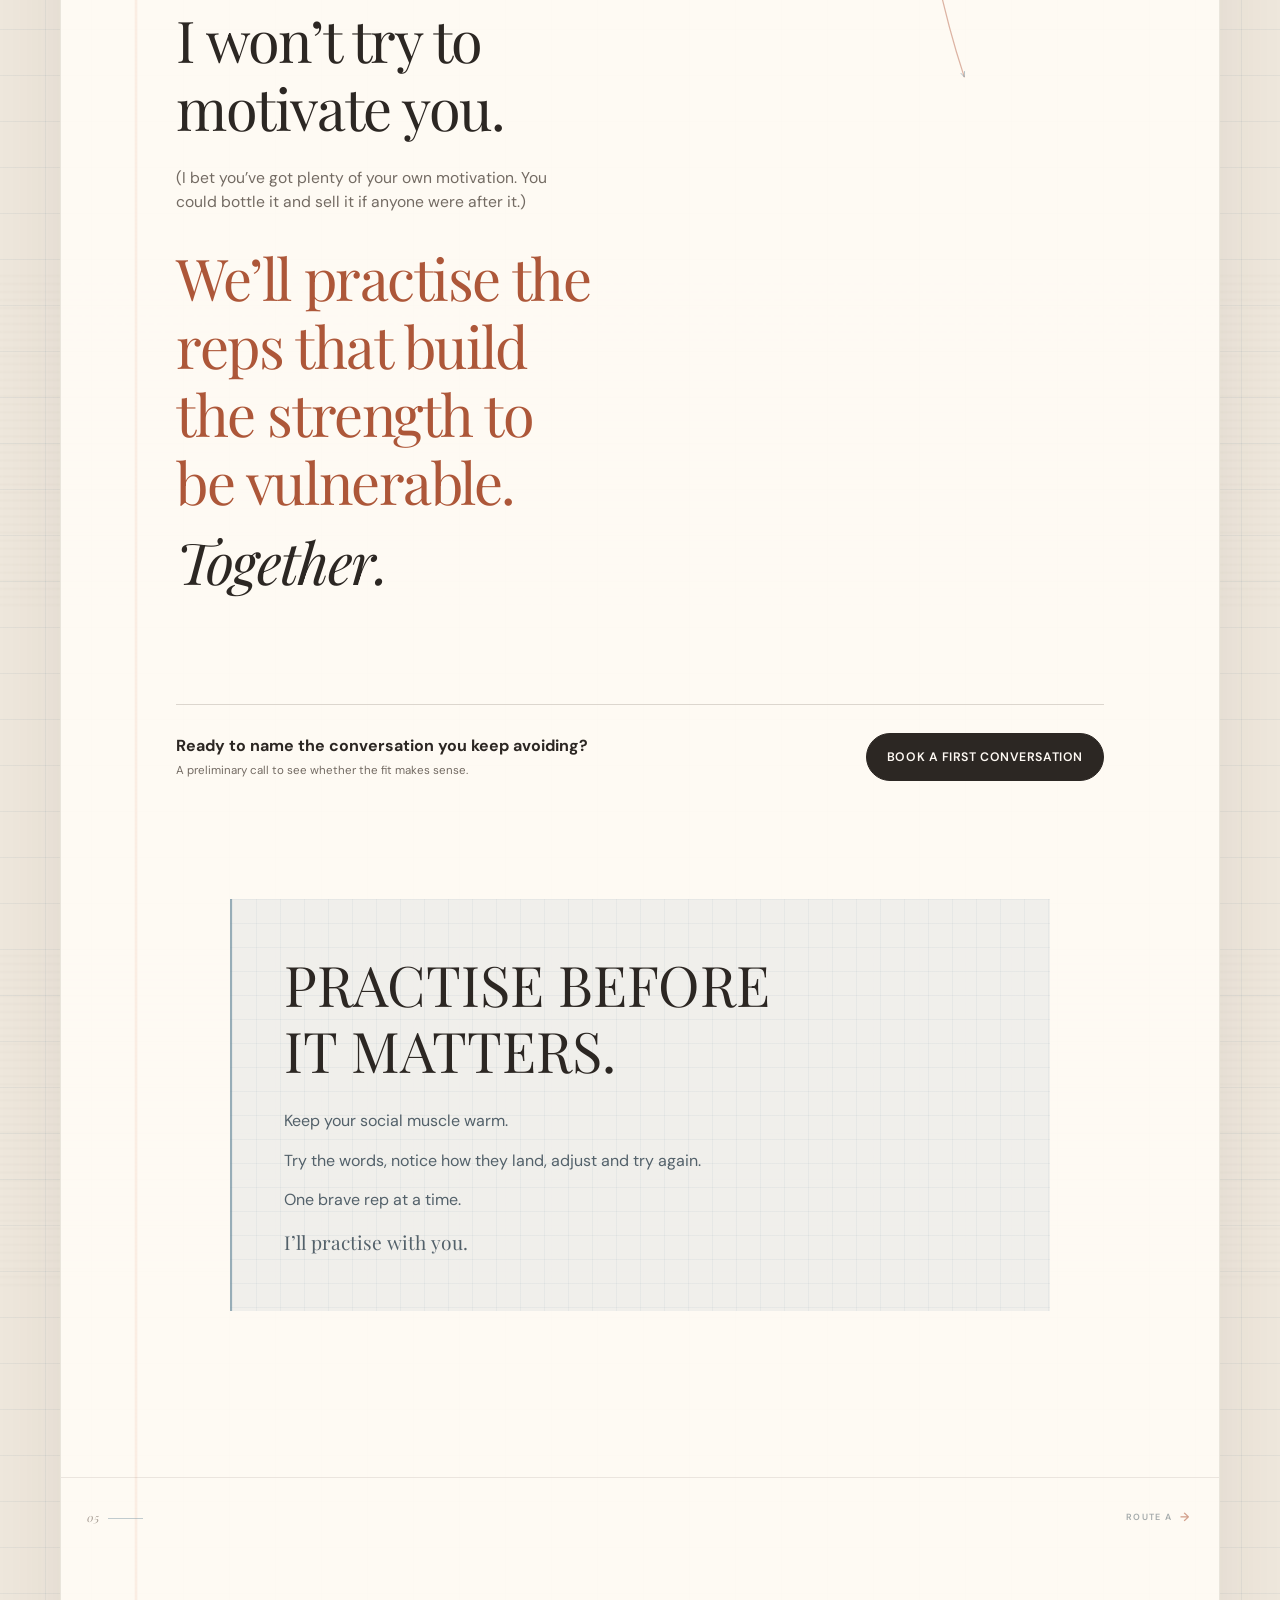
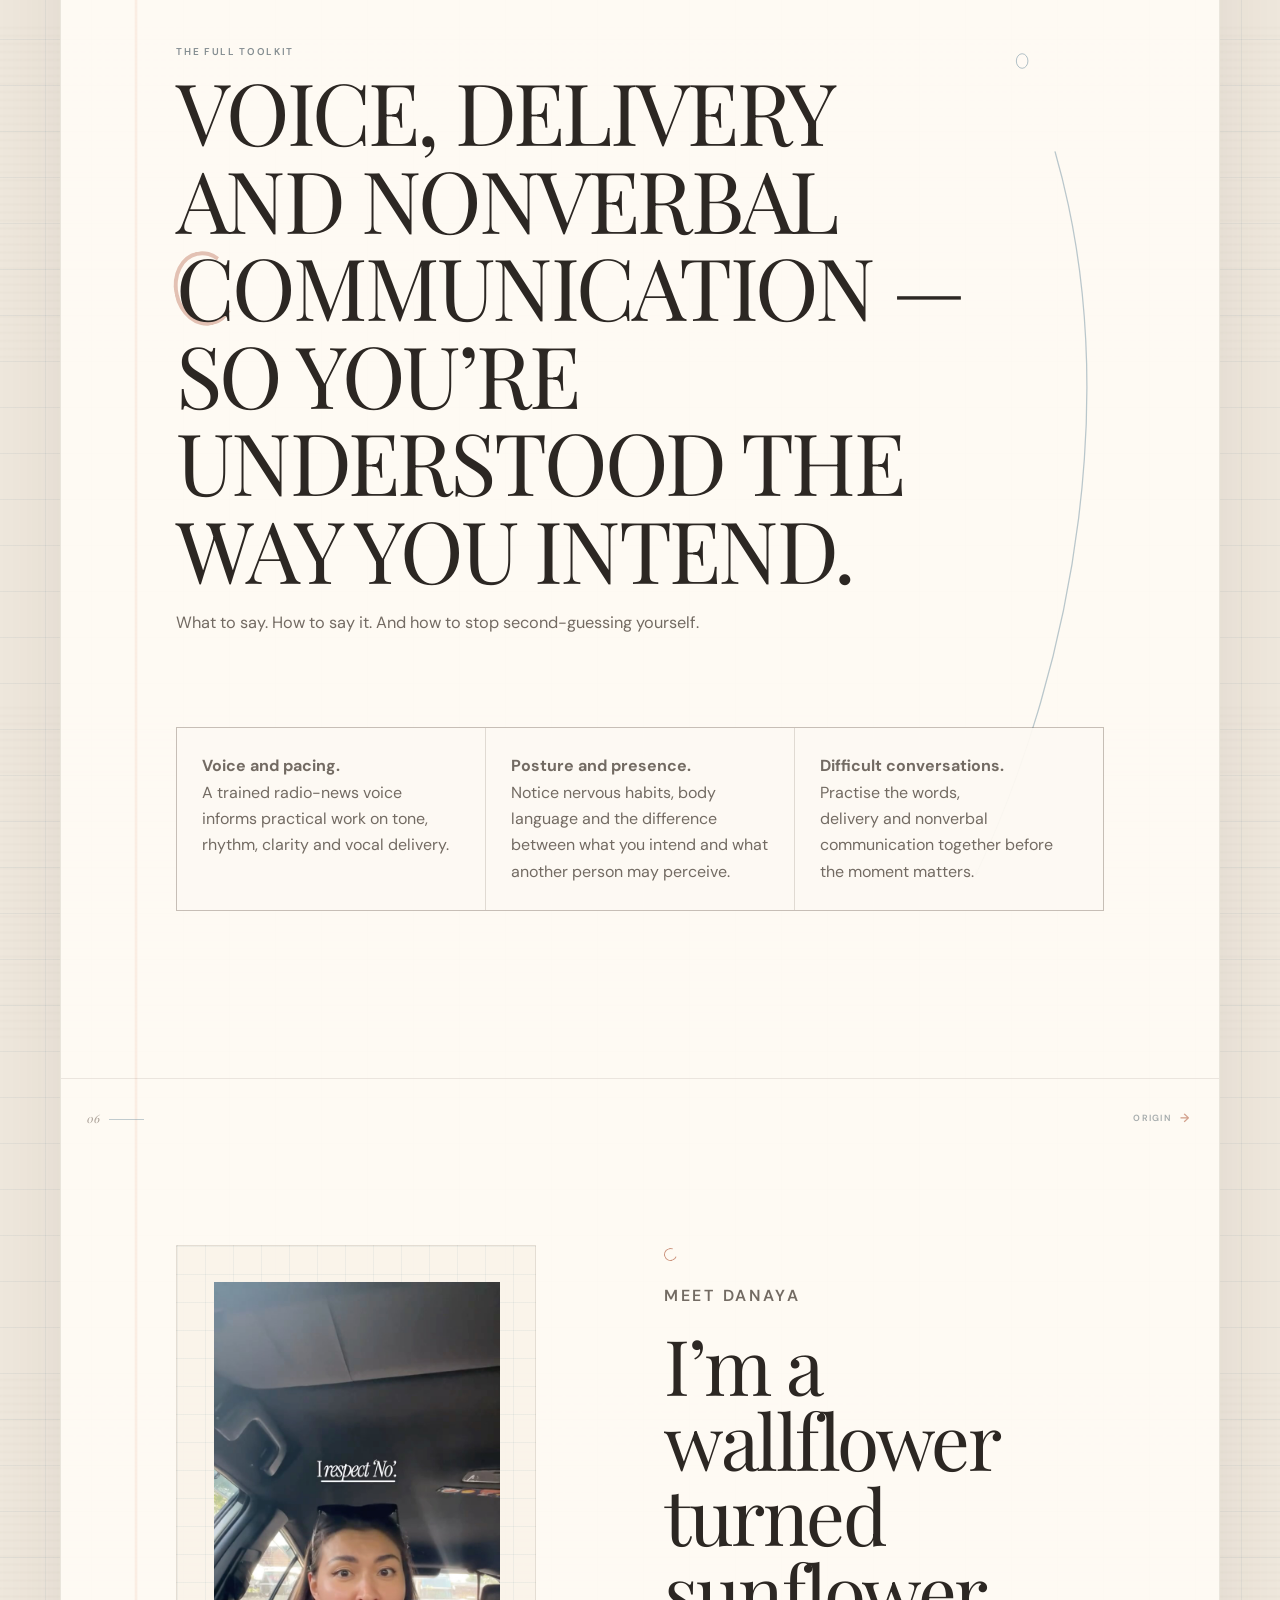
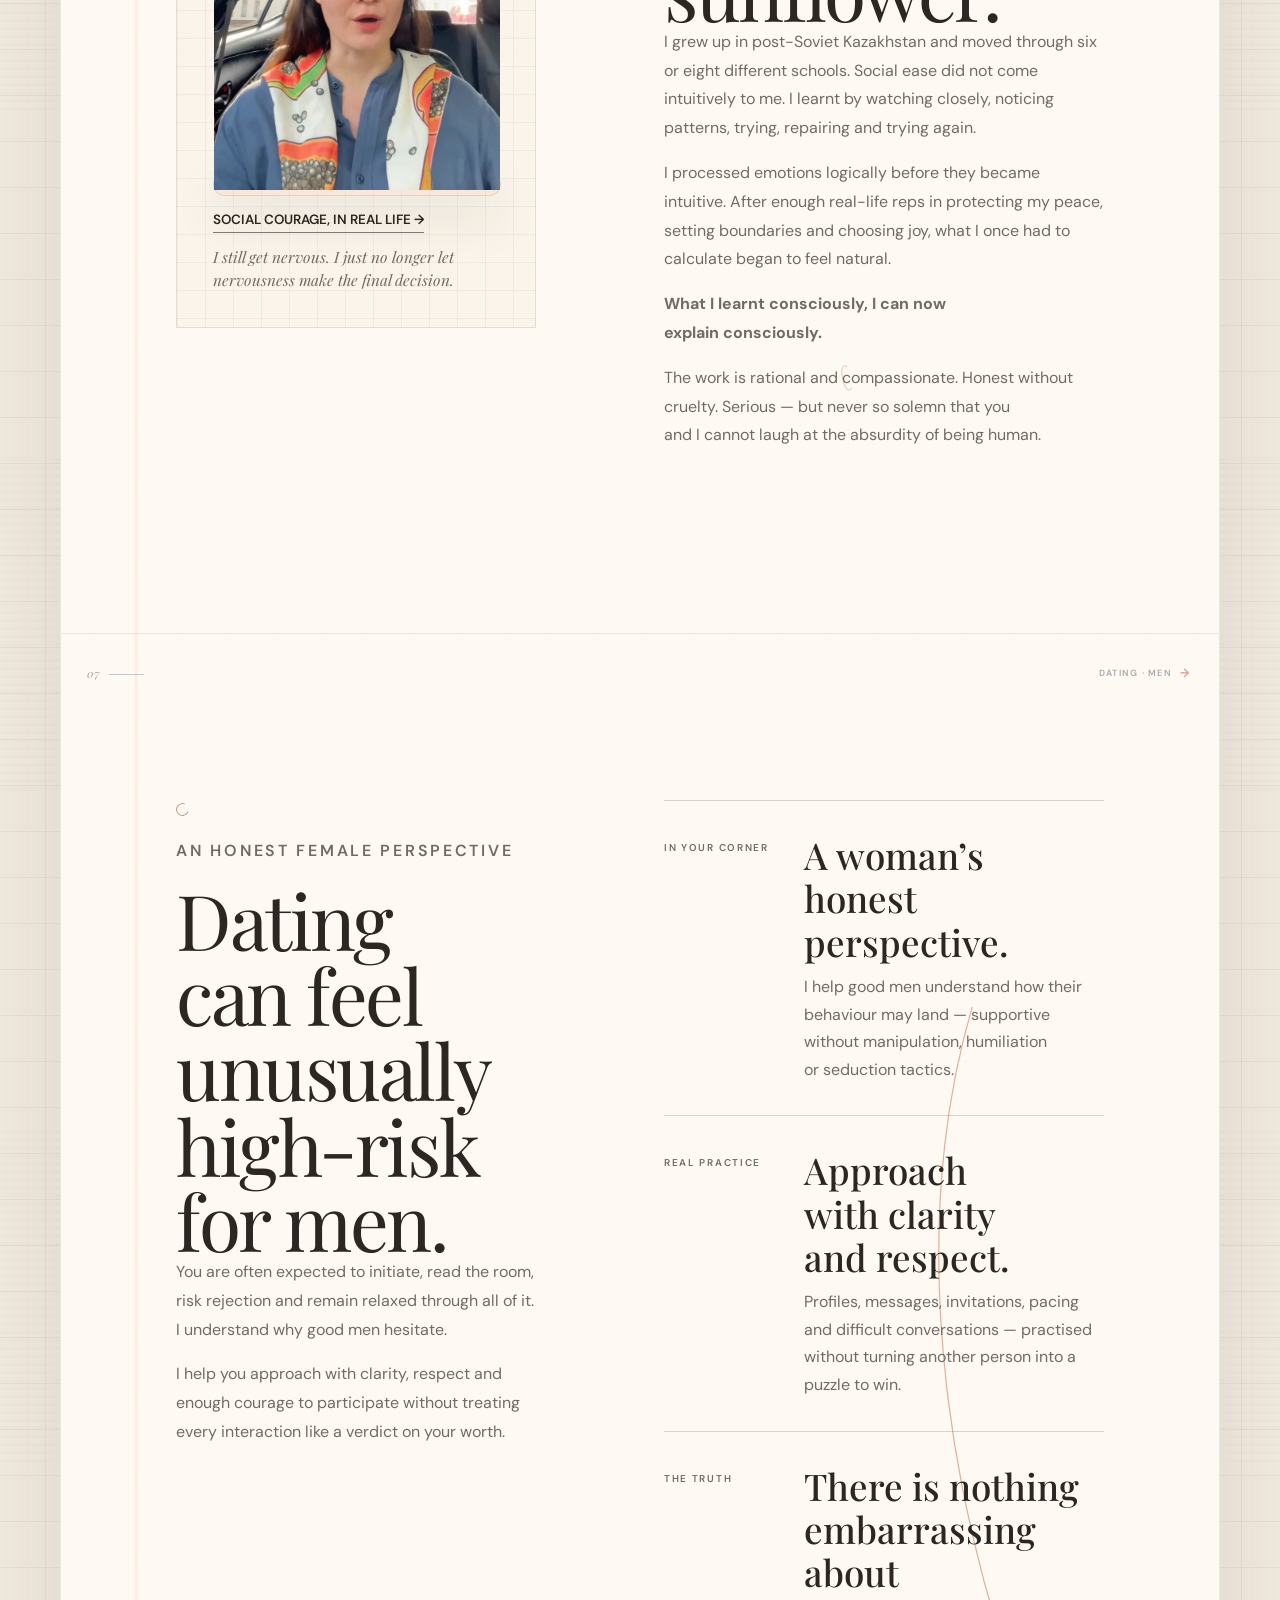
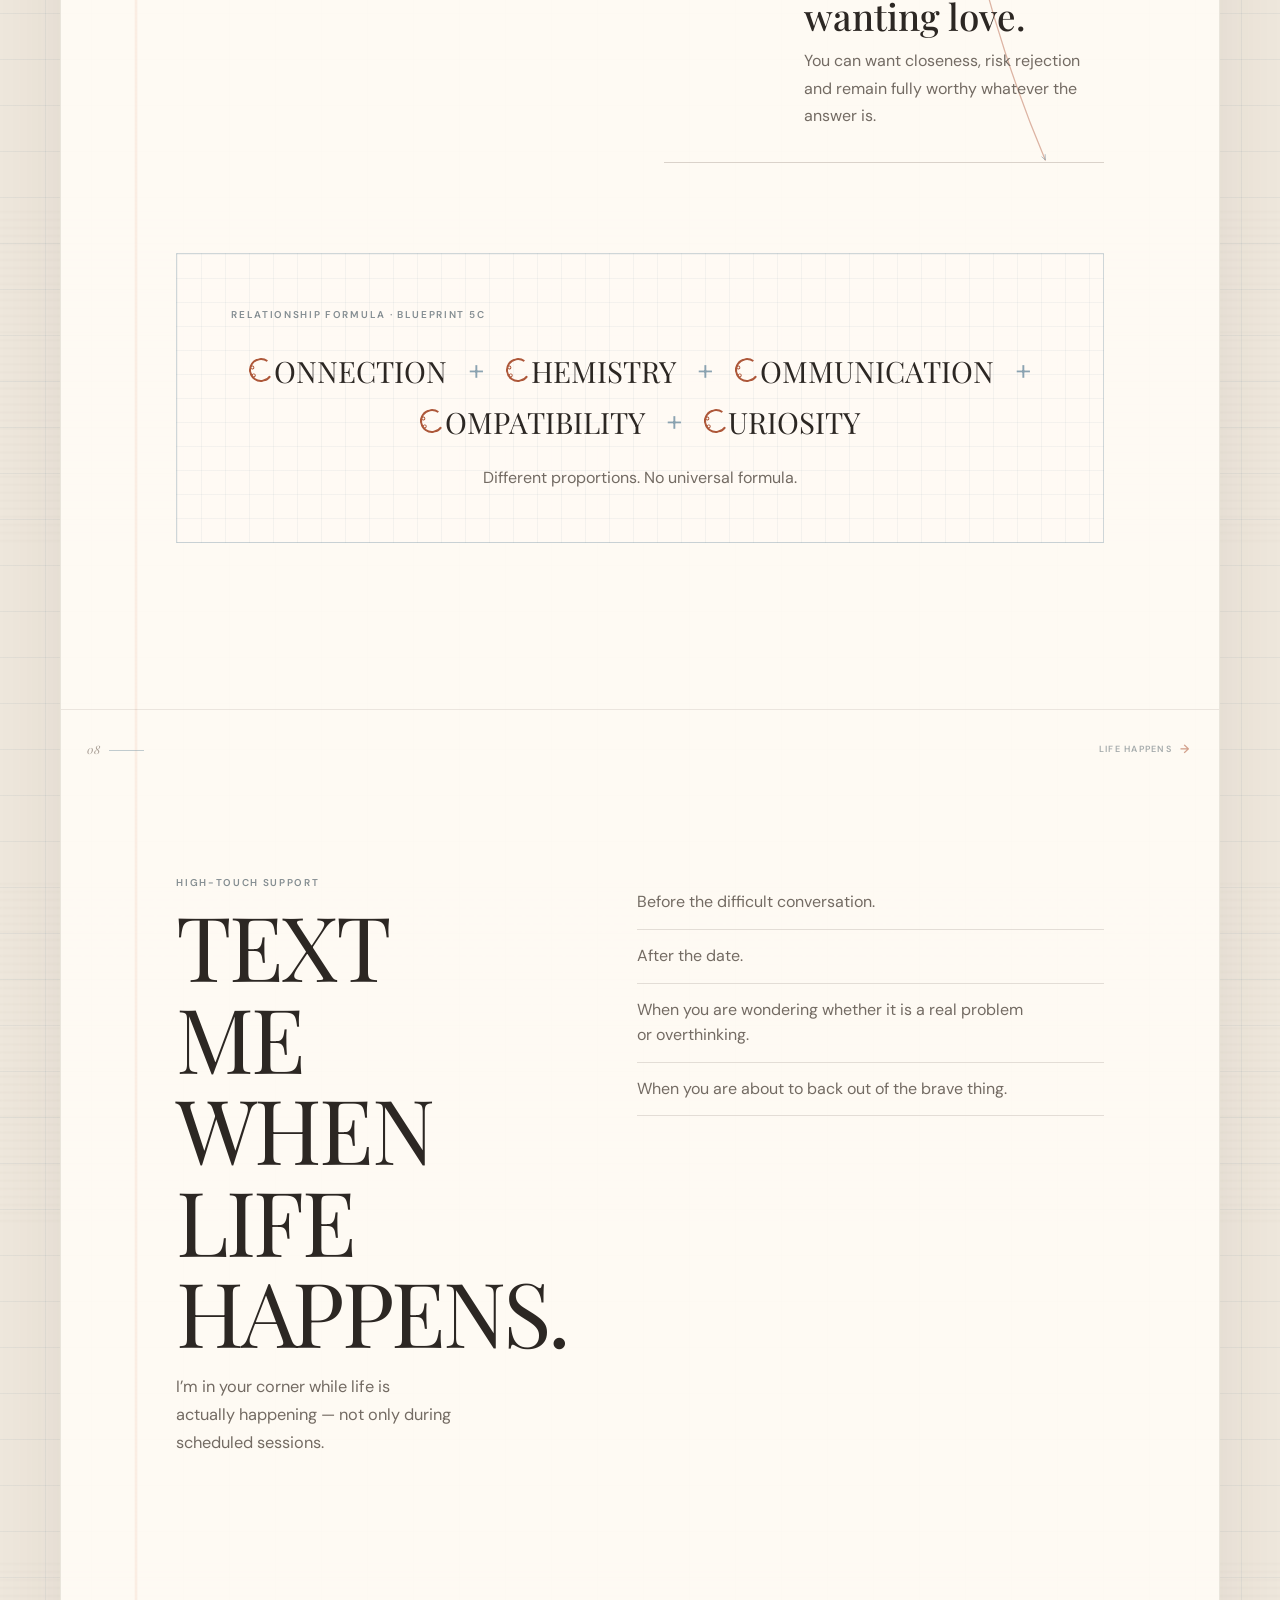
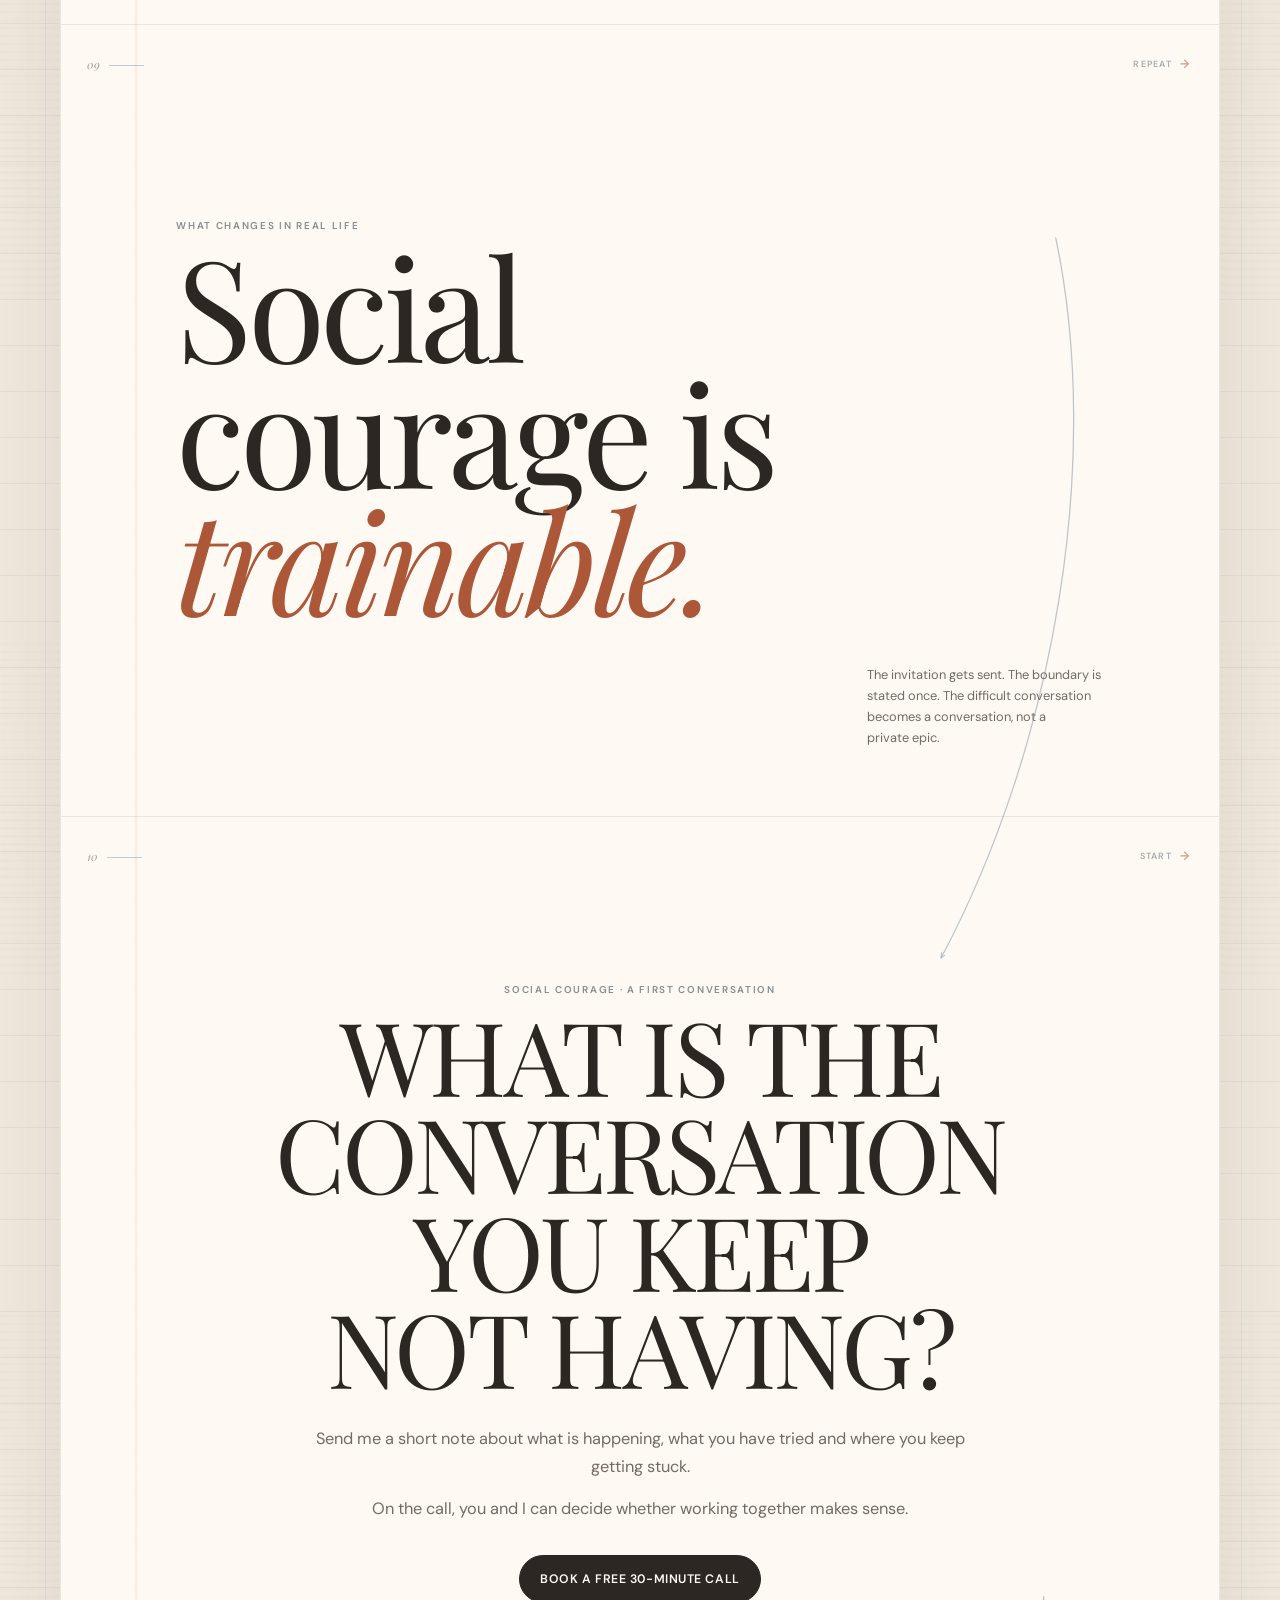
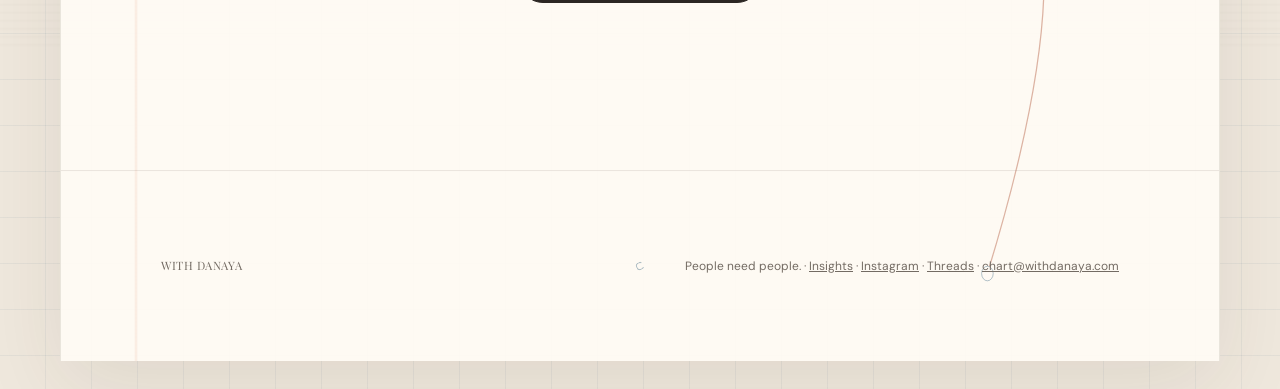
==== commit c3780eee: "Publish booking flow and fish loneliness visual interlude" ====
--- a/index.html
+++ b/index.html
@@ -6,7 +6,7 @@
   <meta name="description" content="Practical social courage and relationship coaching with Danaya Yerzhanova—for thoughtful adults who want stronger friendships, clearer communication, dating confidence and real-life connection." />
   <meta name="author" content="Danaya Yerzhanova" />
   <meta name="robots" content="index, follow, max-image-preview:large, max-snippet:-1, max-video-preview:-1" />
-  <meta name="build" content="with-danaya-v11" />
+  <meta name="build" content="with-danaya-v13" />
   <title>Social Courage &amp; Relationship Coaching | WITH DANAYA</title>
   <link rel="canonical" href="https://withdanaya.com/" />
   <link rel="alternate" hreflang="en" href="https://withdanaya.com/" />
@@ -46,7 +46,10 @@
         "url": "https://withdanaya.com/#about",
         "image": "https://withdanaya.com/thumb-DVODnSIEo98.jpg",
         "jobTitle": "Social courage and relationship coach",
-        "sameAs": ["https://www.instagram.com/danaya_papaya/"],
+        "sameAs": [
+          "https://www.instagram.com/danaya_papaya/",
+          "https://www.threads.com/@danaya_papaya"
+        ],
         "knowsAbout": [
           "Social courage",
           "Relationship coaching",
@@ -64,7 +67,10 @@
         "url": "https://withdanaya.com/",
         "email": "chart@withdanaya.com",
         "founder": {"@id": "https://withdanaya.com/#danaya"},
-        "sameAs": ["https://www.instagram.com/danaya_papaya/"],
+        "sameAs": [
+          "https://www.instagram.com/danaya_papaya/",
+          "https://www.threads.com/@danaya_papaya"
+        ],
         "makesOffer": {
           "@type": "Offer",
           "itemOffered": {
@@ -75,7 +81,7 @@
             "areaServed": "Worldwide",
             "availableChannel": {
               "@type": "ServiceChannel",
-              "serviceUrl": "https://withdanaya.com/#contact"
+              "serviceUrl": "https://app.lifecoachhub.com/book/danaya-yerzhanova"
             }
           }
         }
@@ -1671,6 +1677,42 @@
 
     .practice-explanation + .practice-explanation { margin-top: 13px; }
 
+    .fish-interlude {
+      display: grid;
+      grid-template-columns: minmax(0, 1.35fr) minmax(260px, 0.65fr);
+      gap: clamp(34px, 7vw, 88px);
+      align-items: center;
+      margin: 0;
+      padding: clamp(52px, 8vw, 94px) clamp(38px, 8vw, 108px);
+      overflow: hidden;
+      border-top: 1px solid rgba(69, 54, 42, 0.16);
+      border-bottom: 1px solid rgba(69, 54, 42, 0.16);
+      background: rgba(255, 250, 244, 0.76);
+    }
+
+    .fish-interlude img {
+      display: block;
+      width: 100%;
+      height: auto;
+      mix-blend-mode: multiply;
+    }
+
+    .fish-interlude figcaption {
+      padding: 22px 0 22px clamp(24px, 4vw, 42px);
+      border-left: 1px solid rgba(117, 147, 163, 0.5);
+    }
+
+    .fish-interlude .coordinate { margin-bottom: 18px; }
+
+    .fish-question {
+      max-width: 11ch;
+      margin: 0;
+      font-family: var(--serif);
+      font-size: clamp(2.15rem, 4.6vw, 4.4rem);
+      line-height: 1.05;
+      letter-spacing: -0.035em;
+    }
+
     .cta-microcopy {
       margin: 11px 0 0;
       color: var(--muted);
@@ -2106,6 +2148,9 @@
       .toolkit-grid { grid-template-columns: 1fr; }
       .toolkit-grid p { min-height: 0; }
       .photo-card { width: min(100%, 520px); }
+      .fish-interlude { grid-template-columns: 1fr; }
+      .fish-interlude img { width: min(100%, 680px); margin: 0 auto; }
+      .fish-interlude figcaption { max-width: 620px; }
     }
 
     @media (max-width: 600px) {
@@ -2193,6 +2238,9 @@
         white-space: nowrap;
       }
       .final-cta-wrap { display: flex; width: 100%; min-width: 0; }
+      .fish-interlude { padding: 50px 26px 58px 42px; }
+      .fish-interlude figcaption { padding: 20px 0 0; border-top: 1px solid rgba(117, 147, 163, 0.5); border-left: 0; }
+      .fish-question { max-width: 12ch; font-size: clamp(2rem, 10.6vw, 3rem); }
     }
 
     @media print {
@@ -2306,6 +2354,14 @@
         </div>
       </div>
     </section>
+
+    <figure class="fish-interlude reveal">
+      <img src="assets/fish-loneliness.webp" width="1254" height="1254" loading="lazy" decoding="async" alt="A solitary person fishing from a small boat above a sea crowded with fish." />
+      <figcaption>
+        <p class="coordinate">Field note · belonging</p>
+        <p class="fish-question">There are plenty of fish in the sea. Why does it still feel so lonely?</p>
+      </figcaption>
+    </figure>
 
     <section class="folio philosophy reveal" aria-labelledby="philosophy-title">
       <span class="folio-number">03</span>
@@ -2475,7 +2531,7 @@
         <p class="section-copy">Send me a short note about what is happening, what you have tried and where you keep getting stuck.</p>
         <p class="section-copy" style="margin-top: 14px;">On the call, you and I can decide whether working together makes sense.</p>
         <div class="final-cta-wrap">
-          <a class="section-cta" href="mailto:chart@withdanaya.com?subject=First%20conversation%20with%20Danaya">Email Danaya</a>
+          <a class="section-cta" href="https://app.lifecoachhub.com/book/danaya-yerzhanova">Book a free 30-minute call</a>
         </div>
       </div>
     </section>
@@ -2483,7 +2539,7 @@
     <footer class="field-footer">
       <p><span class="brand-with">WITH</span> <span class="brand-name">DANAYA</span></p>
       <p><span class="c-mark small" aria-hidden="true"></span></p>
-      <p>People need people. · <a href="/insights/">Insights</a> · <a href="https://www.instagram.com/danaya_papaya/" rel="me">Instagram</a> · <a href="#contact" data-contact-link>chart@withdanaya.com</a></p>
+      <p>People need people. · <a href="/insights/">Insights</a> · <a href="https://www.instagram.com/danaya_papaya/" rel="me">Instagram</a> · <a href="https://www.threads.com/@danaya_papaya" rel="me">Threads</a> · <a href="#contact" data-contact-link>chart@withdanaya.com</a></p>
     </footer>
   </main>
 
